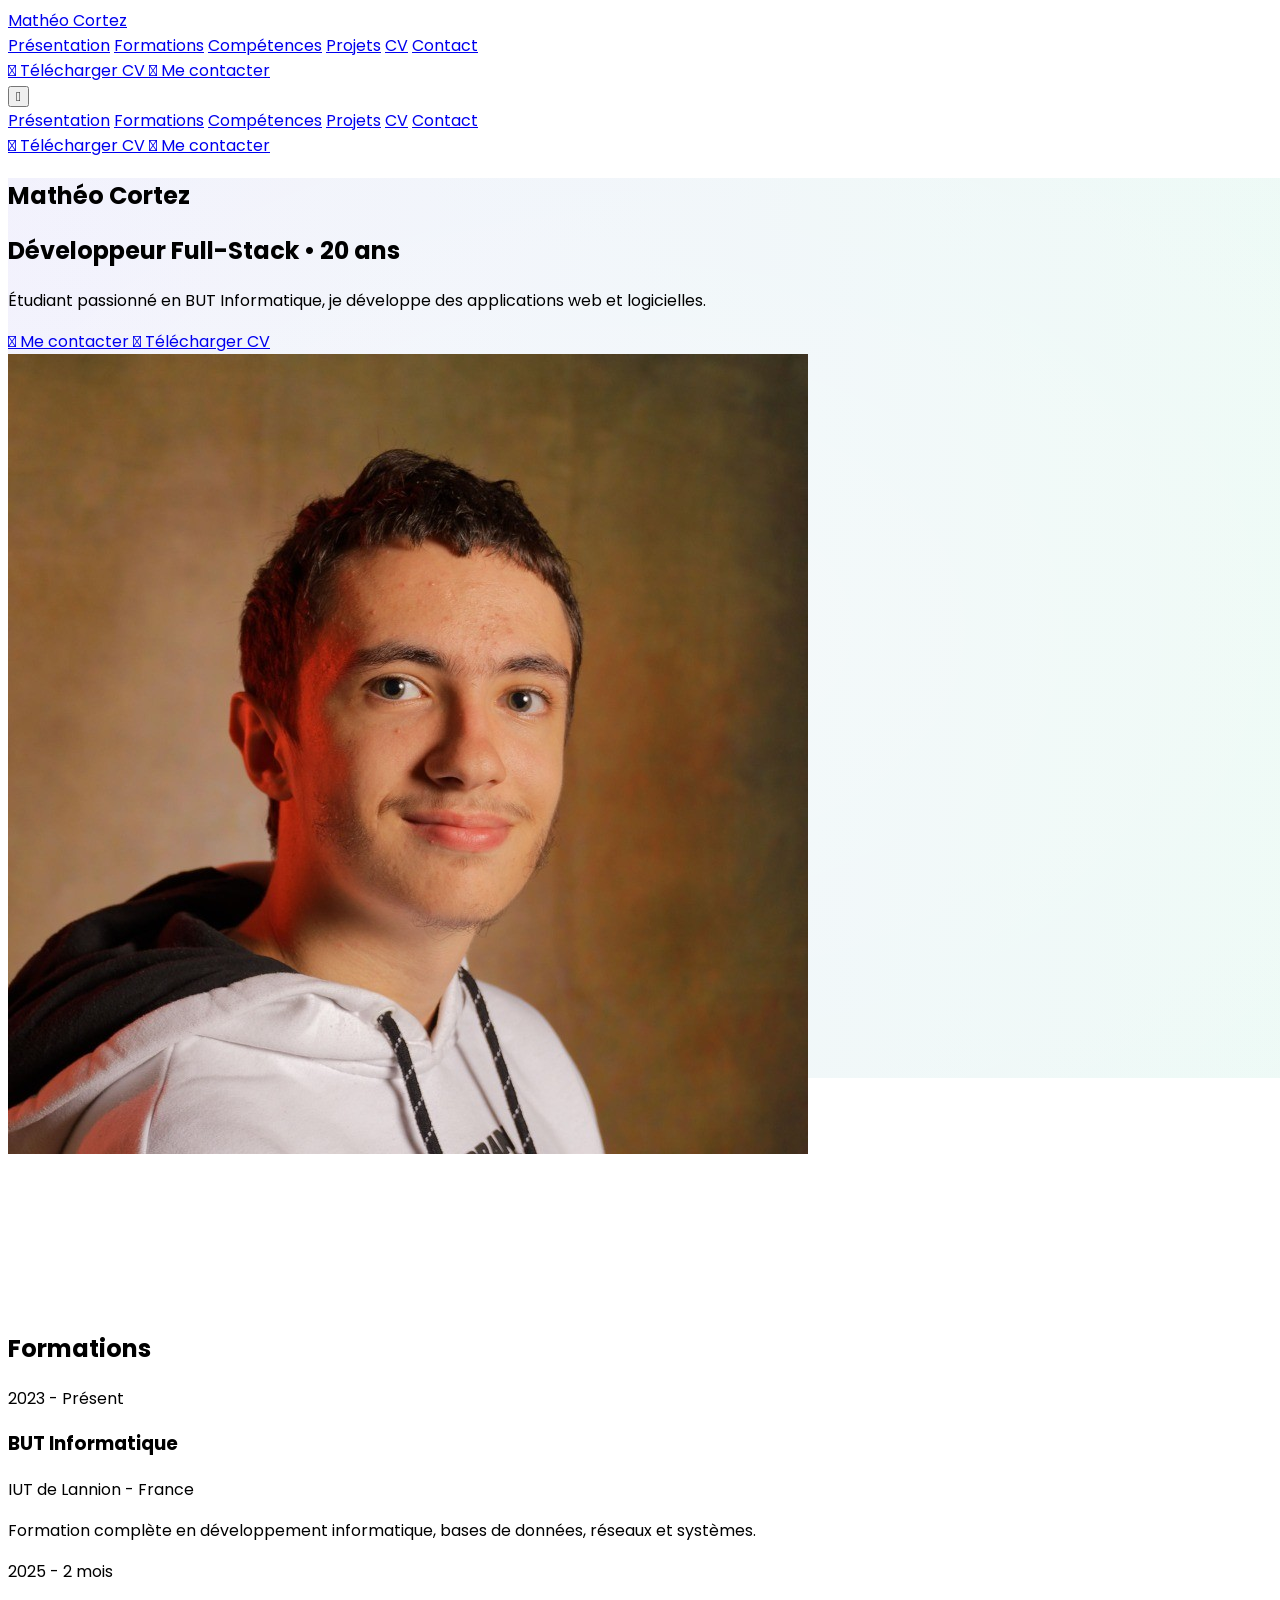
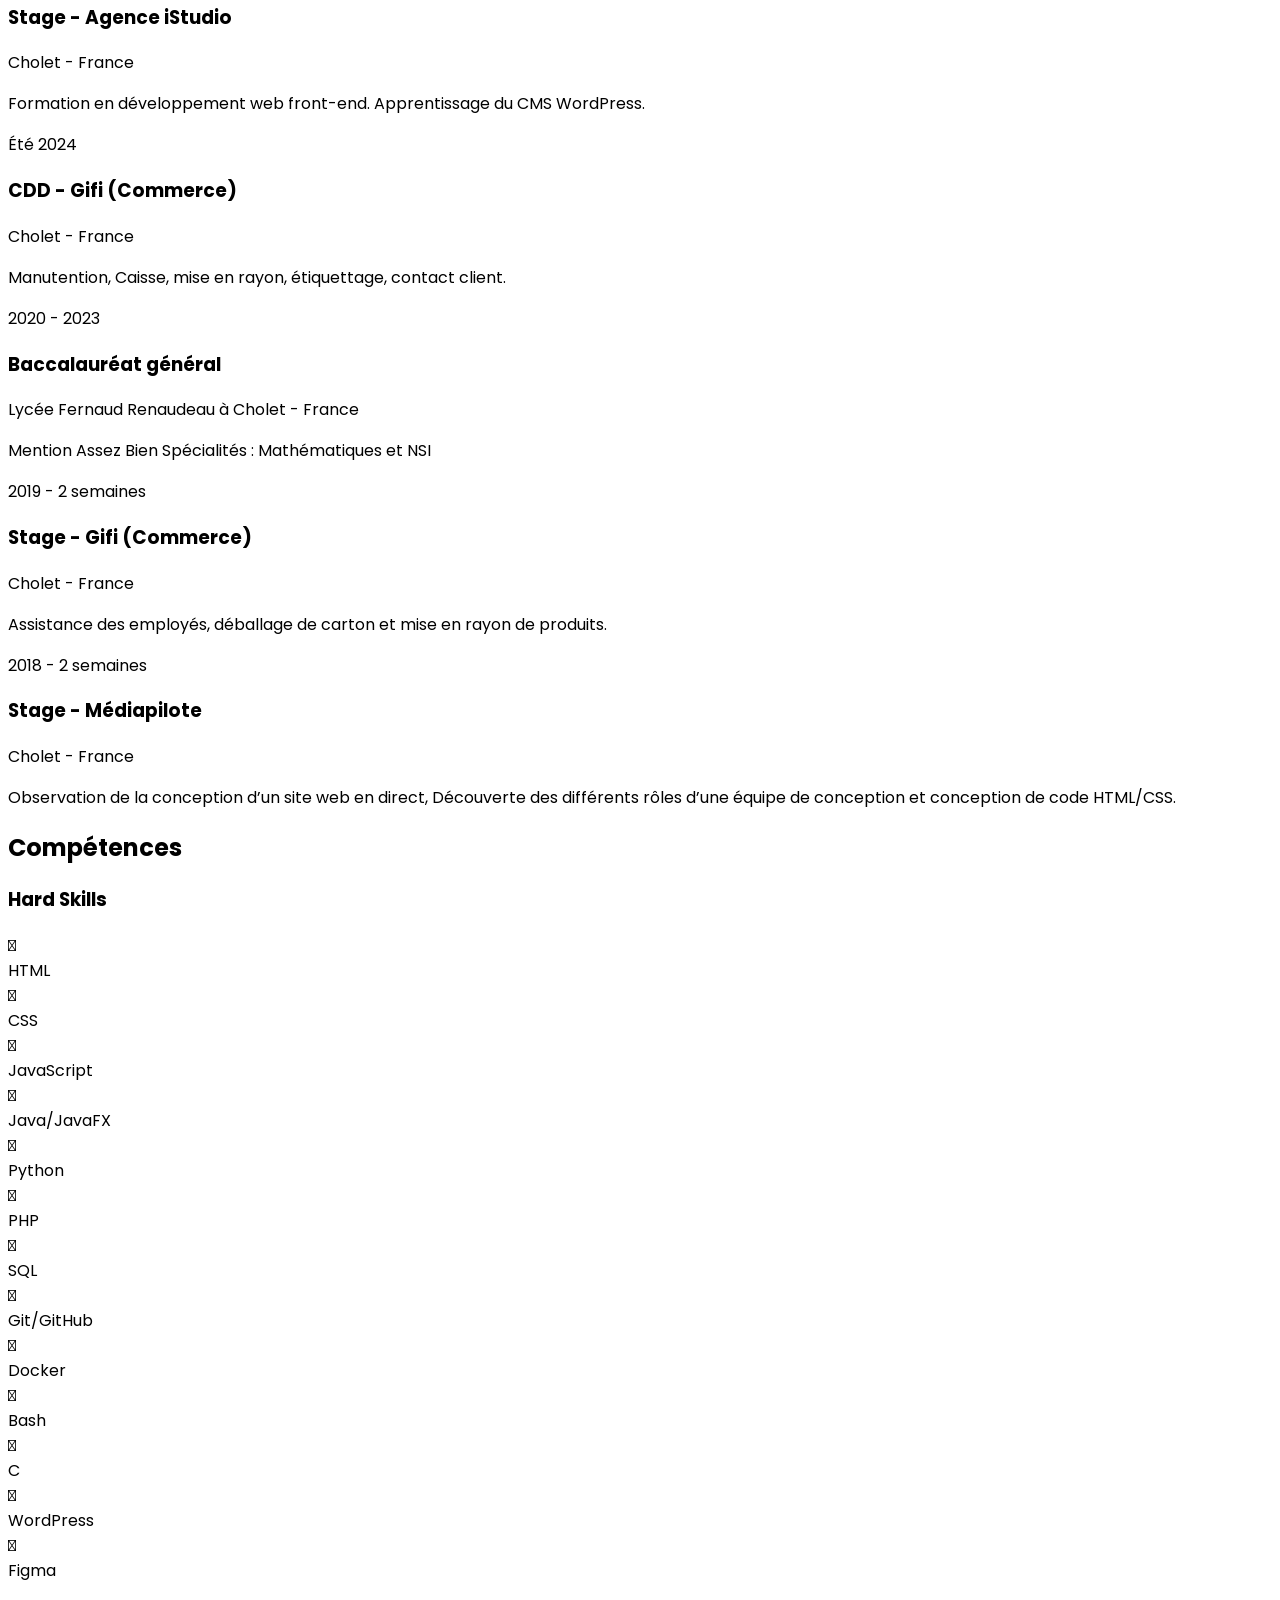
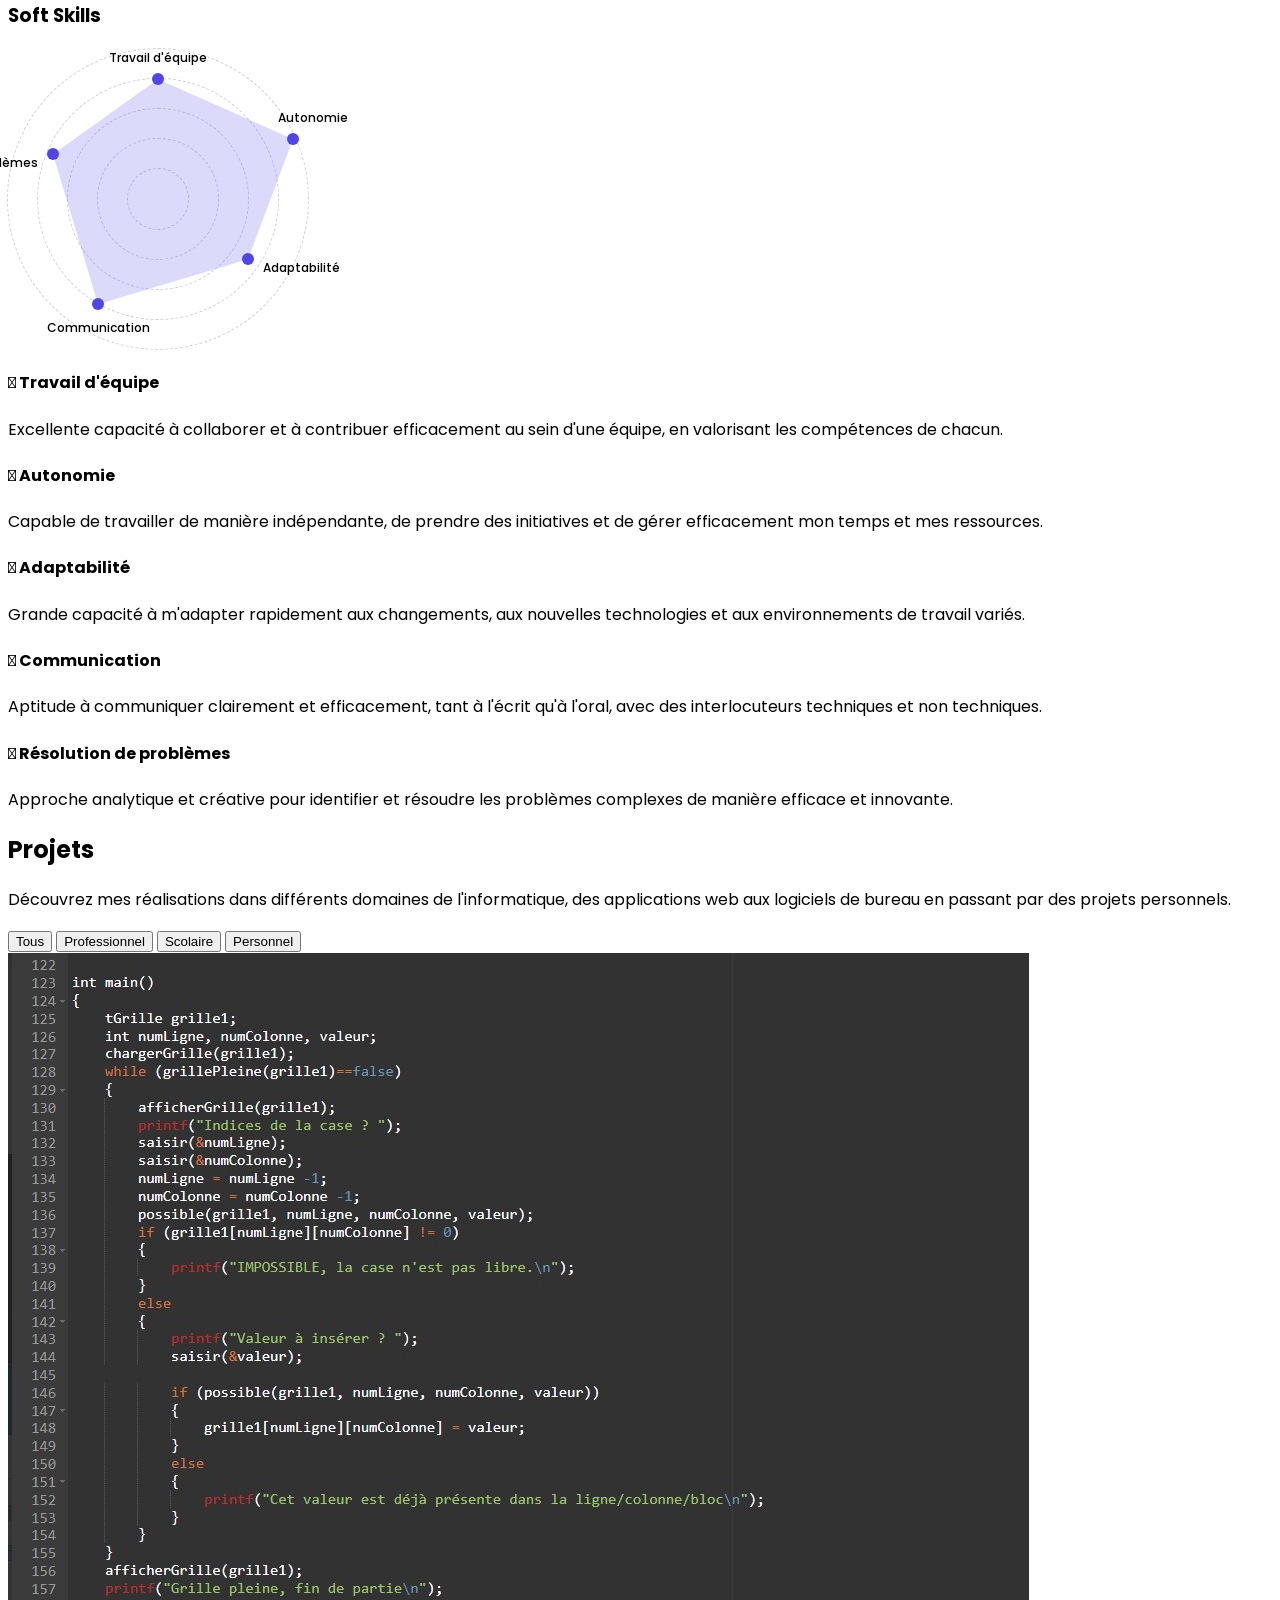
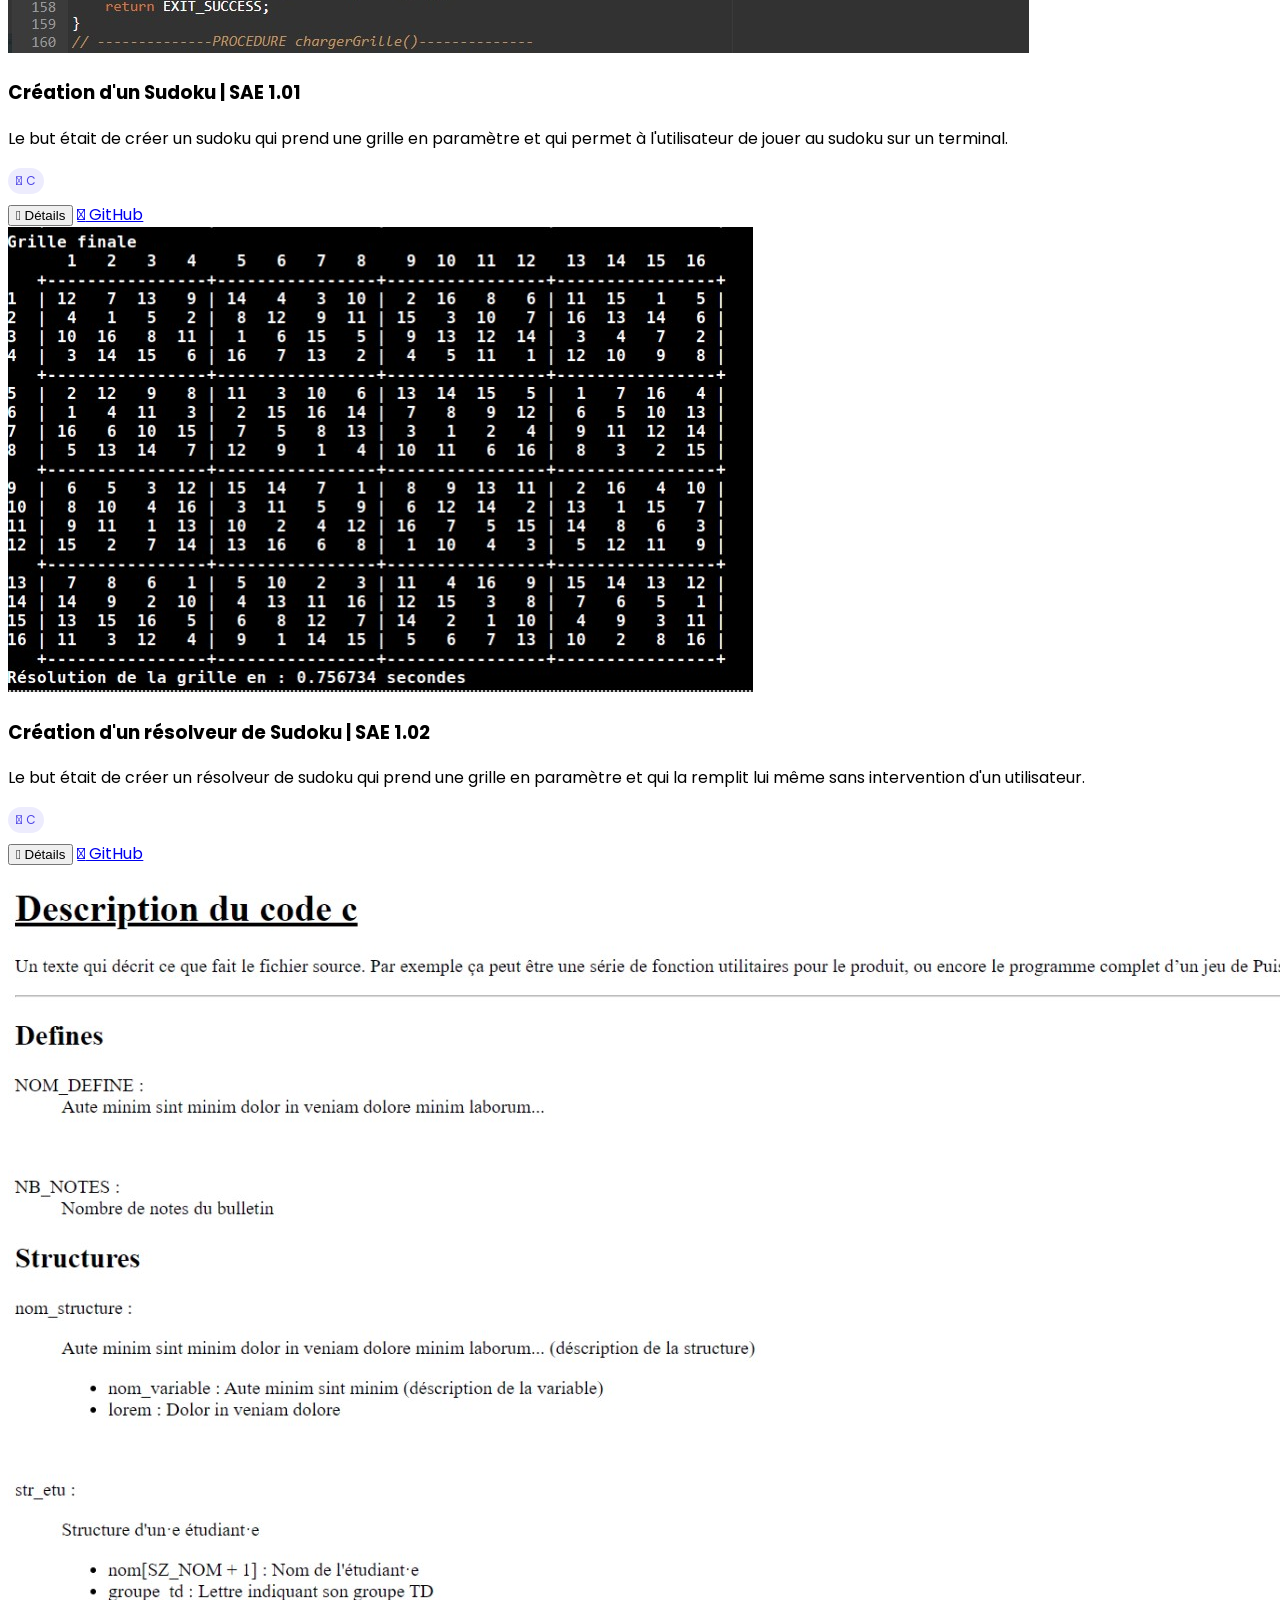
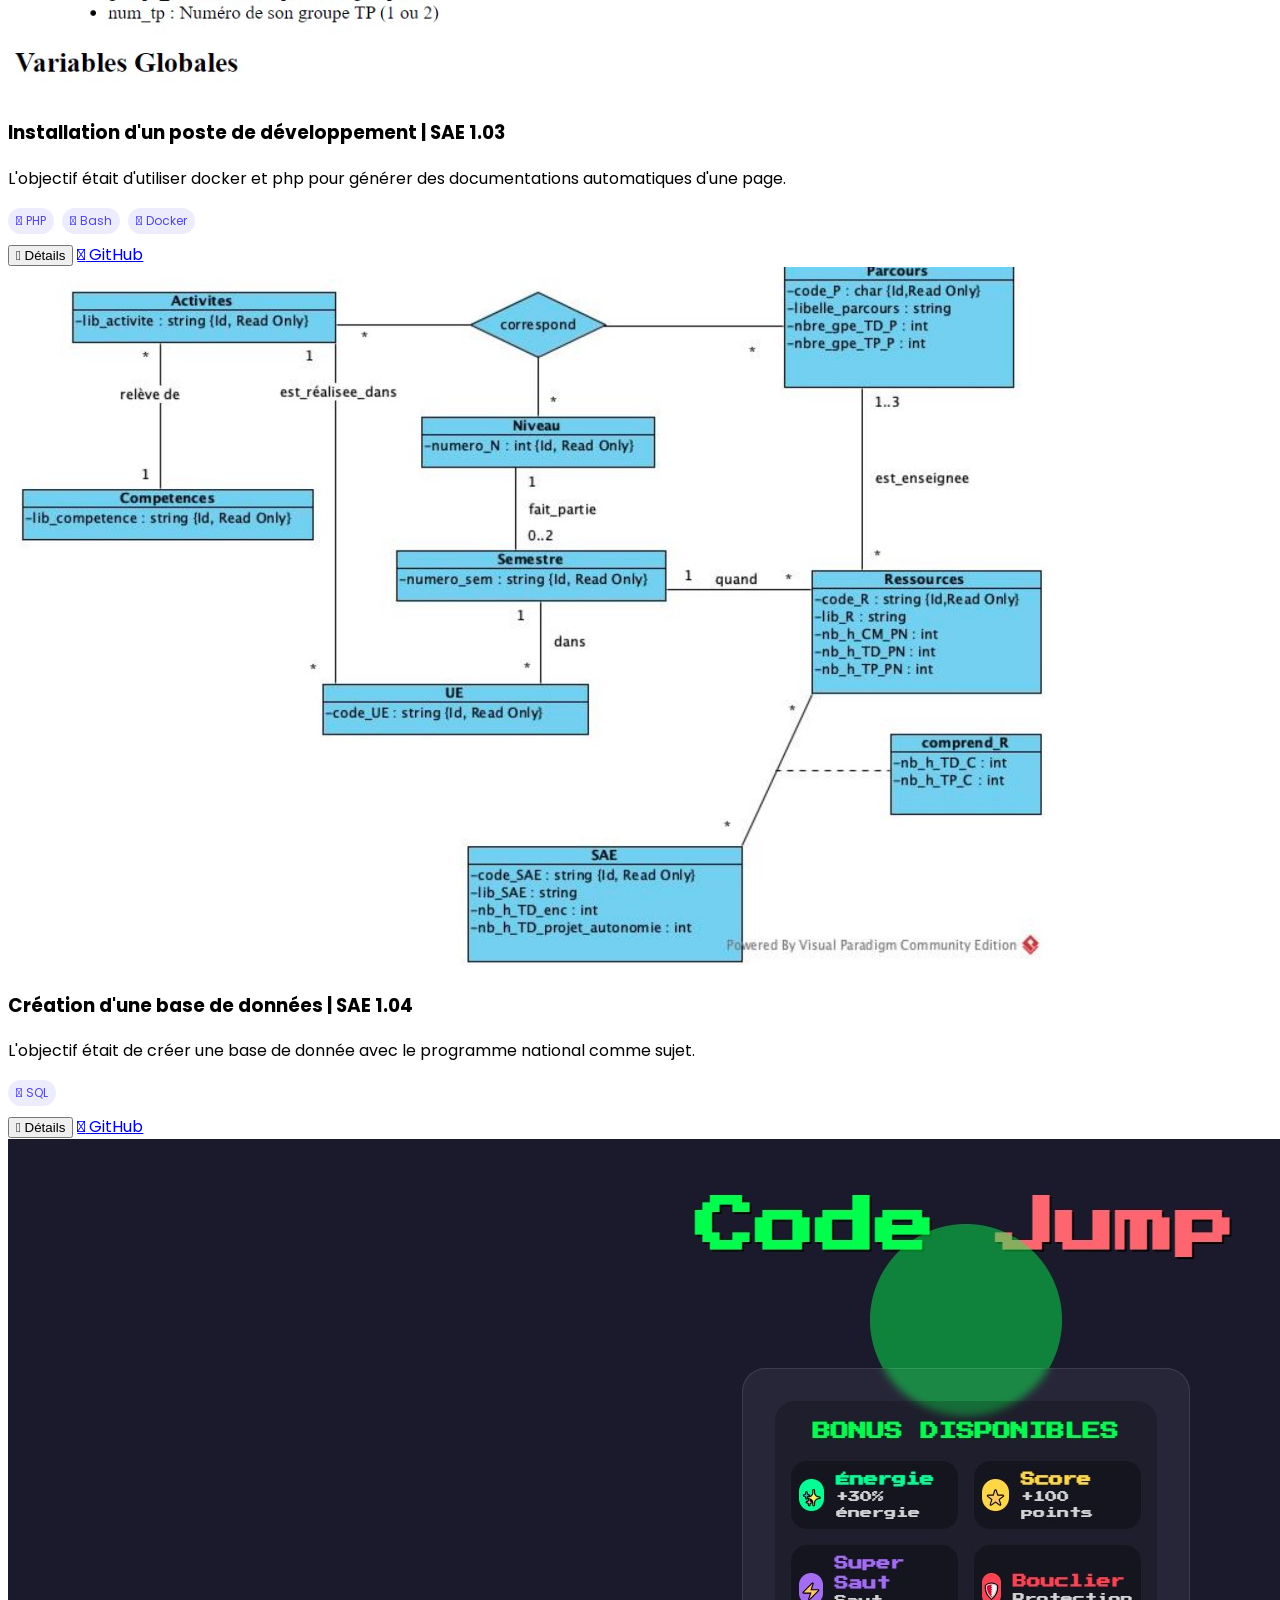
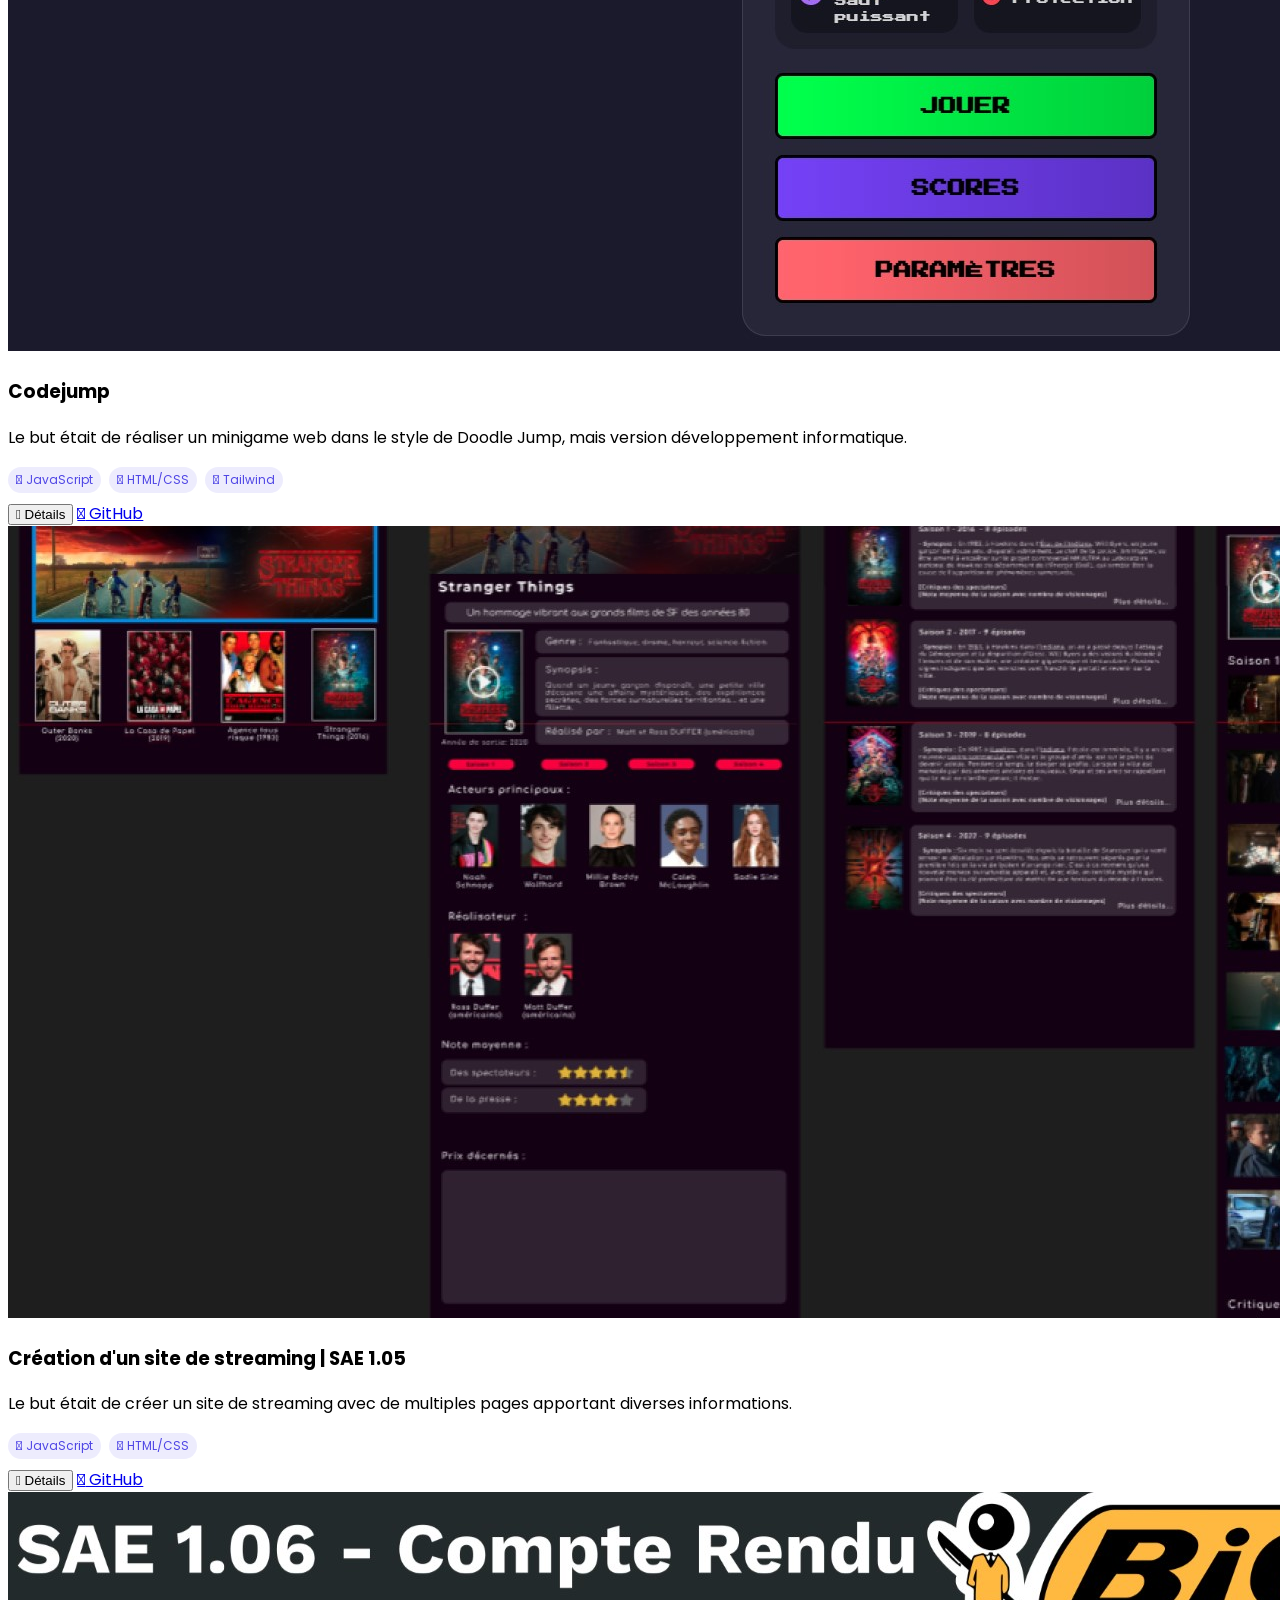
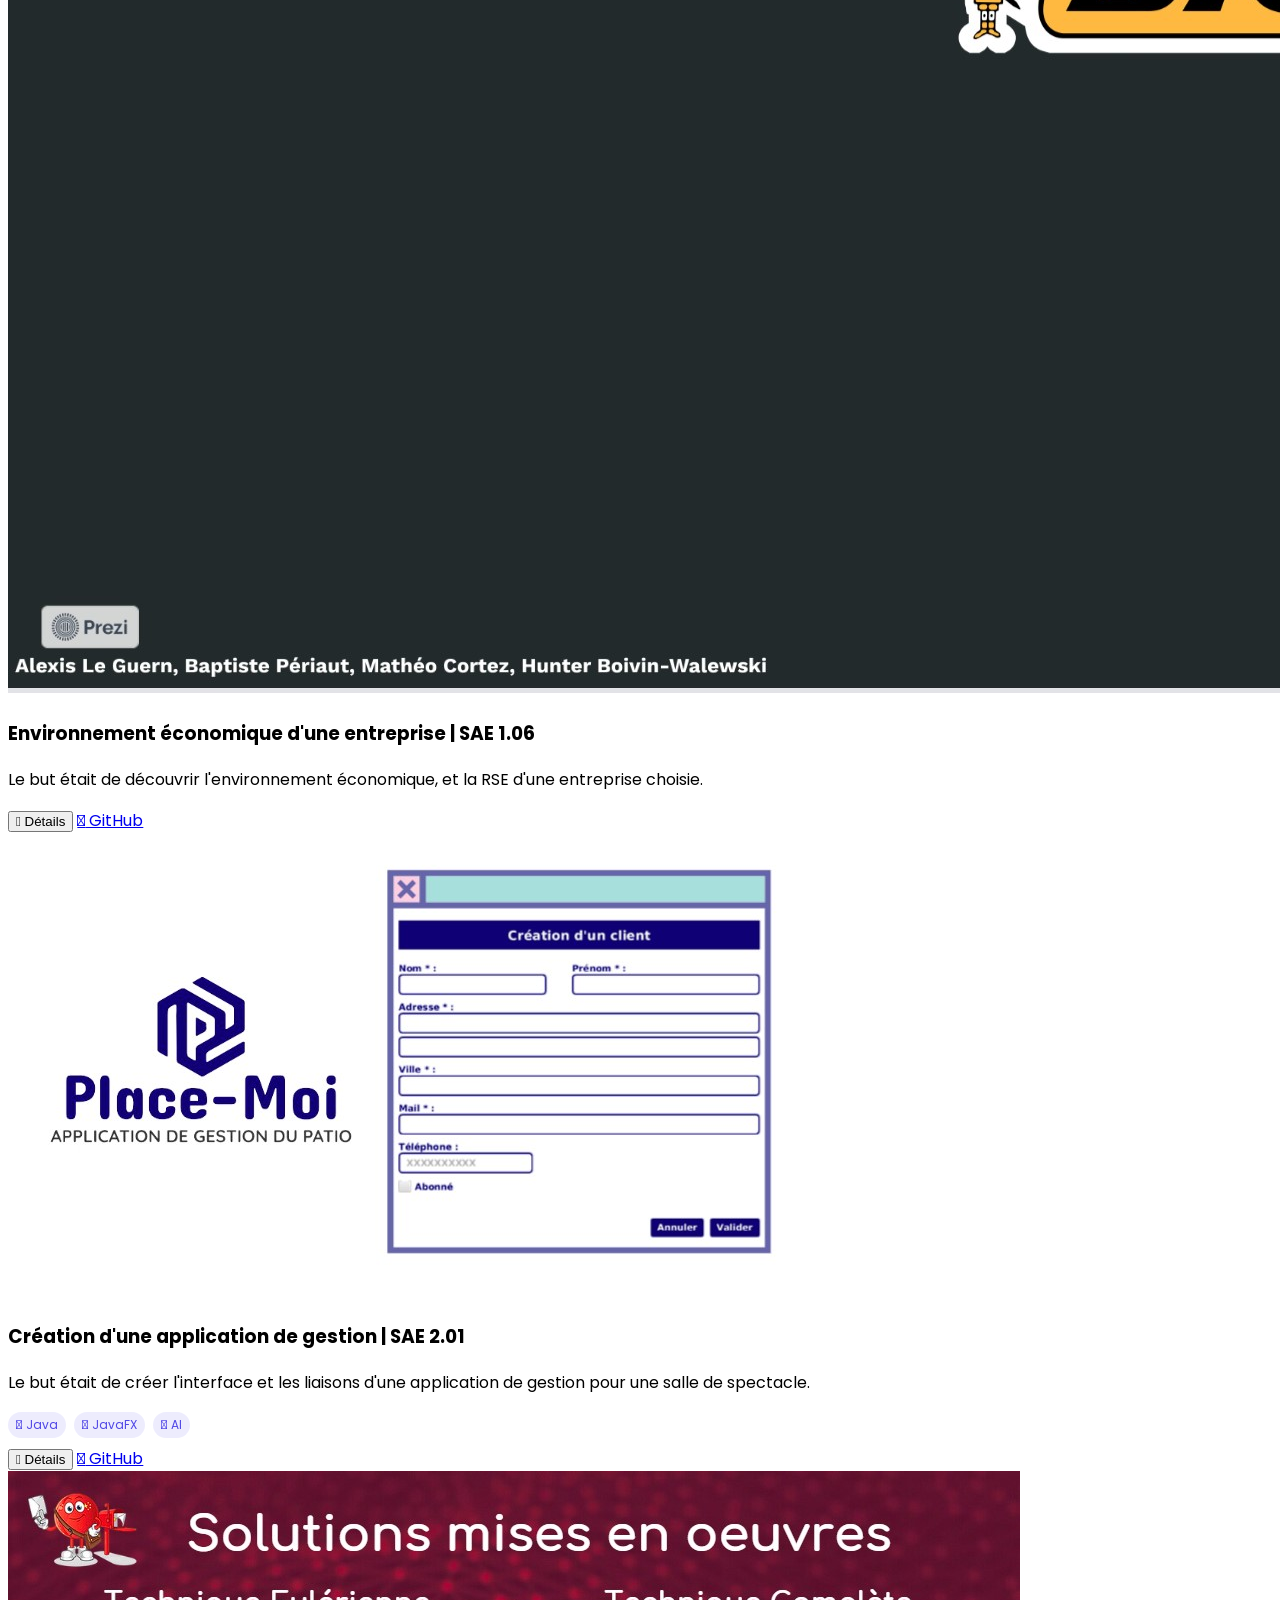
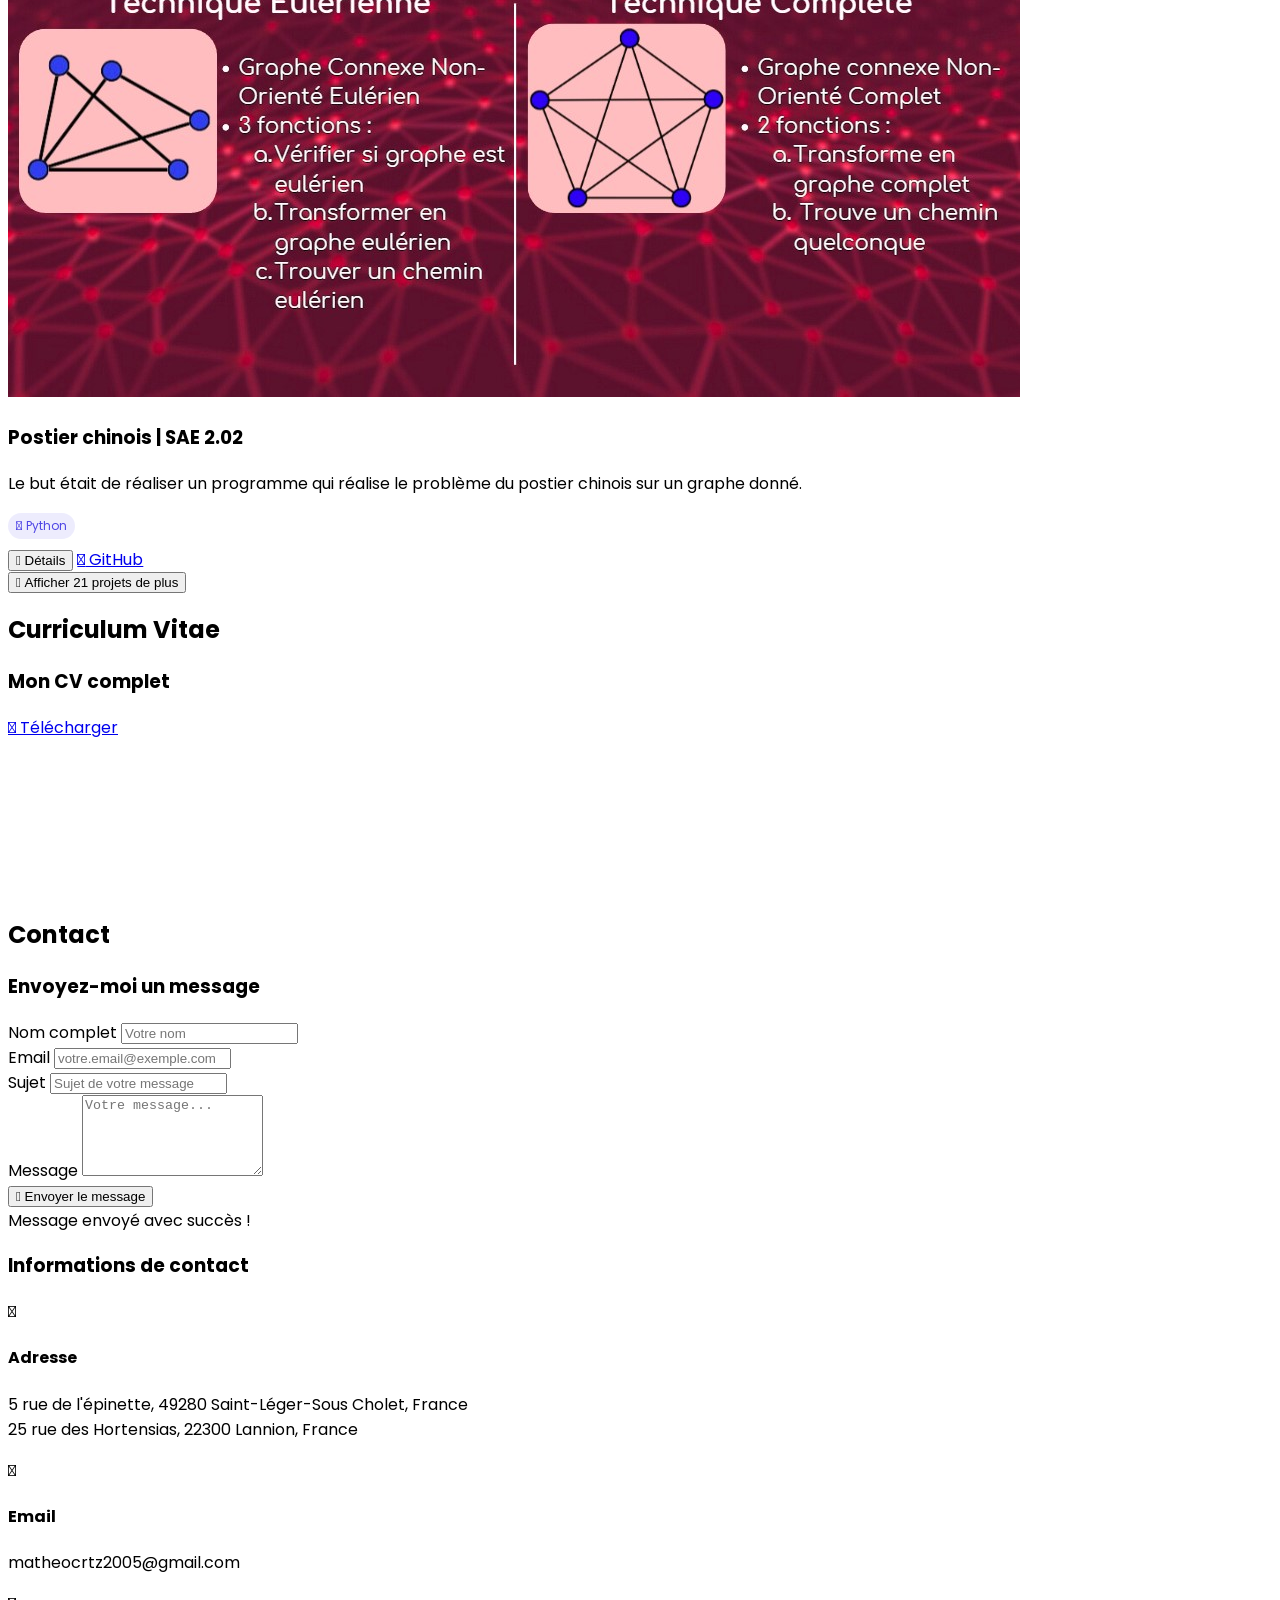
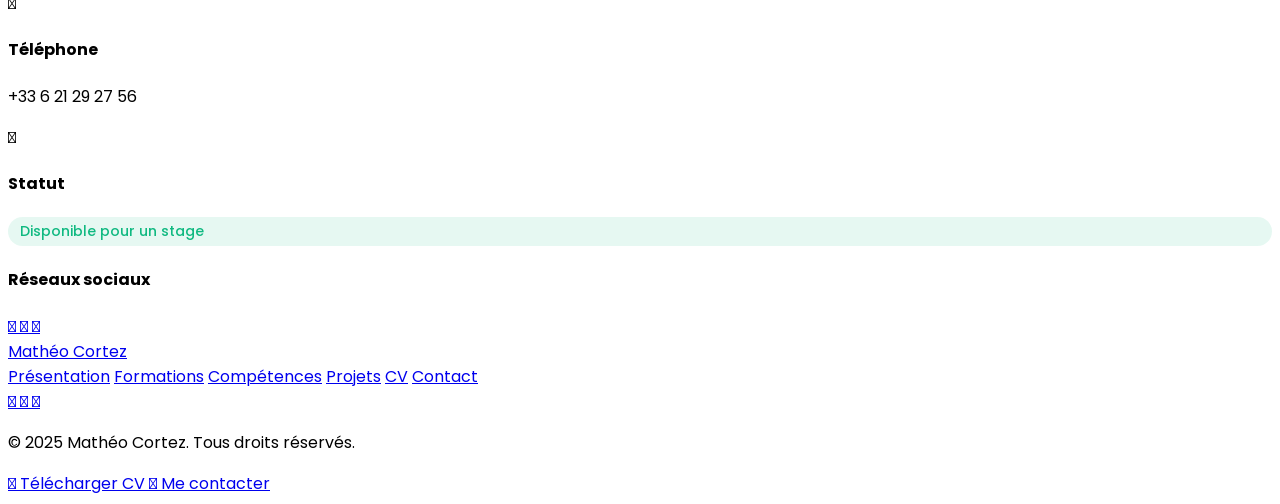
==== index.html @ f1bfd8fc "Update index.html" ====
<!DOCTYPE html>
<html lang="fr">
  <head>
    <meta charset="UTF-8" />
    <meta name="viewport" content="width=device-width, initial-scale=1.0" />
    <title>Portfolio de Mathéo Cortez - Développeur Informatique</title>
    <script src="https://cdn.tailwindcss.com/3.4.16"></script>
    <script>
      tailwind.config = {
        theme: {
          extend: {
            colors: { primary: "#4F46E5", secondary: "#10B981" },
            borderRadius: {
              none: "0px",
              sm: "4px",
              DEFAULT: "8px",
              md: "12px",
              lg: "16px",
              xl: "20px",
              "2xl": "24px",
              "3xl": "32px",
              full: "9999px",
              button: "8px",
            },
          },
        },
      };
    </script>
    <link rel="preconnect" href="https://fonts.googleapis.com" />
    <link rel="preconnect" href="https://fonts.gstatic.com" crossorigin />
    <link
      href="https://fonts.googleapis.com/css2?family=Pacifico&display=swap"
      rel="stylesheet"
    />
    <link
      href="https://fonts.googleapis.com/css2?family=Poppins:wght@300;400;500;600;700&display=swap"
      rel="stylesheet"
    />
    <link
      rel="stylesheet"
      href="https://cdnjs.cloudflare.com/ajax/libs/remixicon/4.6.0/remixicon.min.css"
    />
    <style>
      :where([class^="ri-"])::before { content: "\f3c2"; }
      body {
      font-family: 'Poppins', sans-serif;
      scroll-behavior: smooth;
      }
      .floating {
      animation: floating 3s ease-in-out infinite;
      }
      @keyframes floating {
      0% { transform: translateY(0px); }
      50% { transform: translateY(-15px); }
      100% { transform: translateY(0px); }
      }
      .skill-logo {
      animation: fadeInOut 8s ease-in-out infinite;
      opacity: 0;
      transform: scale(0.8);
      }
      @keyframes fadeInOut {
      0% { opacity: 0; transform: scale(0.8); }
      20% { opacity: 1; transform: scale(1); }
      80% { opacity: 1; transform: scale(1); }
      100% { opacity: 0; transform: scale(0.8); }
      }
      .skill-logo:nth-child(1) { animation-delay: 0s; }
      .skill-logo:nth-child(2) { animation-delay: 1s; }
      .skill-logo:nth-child(3) { animation-delay: 2s; }
      .skill-logo:nth-child(4) { animation-delay: 3s; }
      .skill-logo:nth-child(5) { animation-delay: 4s; }
      .skill-logo:nth-child(6) { animation-delay: 5s; }
      .wave-bg {
      background: linear-gradient(90deg, rgba(79, 70, 229, 0.1) 0%, rgba(16, 185, 129, 0.1) 100%);
      position: absolute;
      width: 100%;
      height: 100%;
      z-index: -1;
      overflow: hidden;
      }
      .wave-bg::before, .wave-bg::after {
      content: "";
      position: absolute;
      width: 300%;
      height: 300%;
      top: -100%;
      left: -100%;
      background: radial-gradient(ellipse at center, rgba(255,255,255,0.4) 0%, rgba(255,255,255,0) 70%);
      animation: wave 15s infinite linear;
      }
      .wave-bg::after {
      animation-delay: -5s;
      animation-duration: 20s;
      opacity: 0.5;
      }
      @keyframes wave {
      0% { transform: rotate(0deg); }
      100% { transform: rotate(360deg); }
      }
      .tortue-chart {
      position: relative;
      width: 300px;
      height: 300px;
      }
      .upside-down {
        transform: rotate(180deg);
        transition: transform 0.6s ease-in-out;
      }

      .tortue-chart .axis {
      position: absolute;
      top: 50%;
      left: 50%;
      width: 100%;
      height: 1px;
      transform-origin: center;
      }
      .tortue-chart .axis-1 { transform: translate(-50%, -50%) rotate(0deg); }
      .tortue-chart .axis-2 { transform: translate(-50%, -50%) rotate(36deg); }
      .tortue-chart .axis-3 { transform: translate(-50%, -50%) rotate(72deg); }
      .tortue-chart .axis-4 { transform: translate(-50%, -50%) rotate(108deg); }
      .tortue-chart .axis-5 { transform: translate(-50%, -50%) rotate(144deg); }
      .tortue-chart .level {
      position: absolute;
      top: 50%;
      left: 50%;
      border: 1px dashed rgba(79, 70, 229, 0.3);
      border-radius: 50%;
      transform: translate(-50%, -50%);
      }
      .tortue-chart .level-1 { width: 60px; height: 60px; }
      .tortue-chart .level-2 { width: 120px; height: 120px; }
      .tortue-chart .level-3 { width: 180px; height: 180px; }
      .tortue-chart .level-4 { width: 240px; height: 240px; }
      .tortue-chart .level-5 { width: 300px; height: 300px; }
      .tortue-chart .point {
      position: absolute;
      width: 12px;
      height: 12px;
      background-color: #4F46E5;
      border-radius: 50%;
      transform: translate(-50%, -50%);
      }
      .tortue-chart .label {
      position: absolute;
      font-size: 12px;
      font-weight: 500;
      white-space: nowrap;
      }
      .tortue-chart .value-area {
      position: absolute;
      top: 50%;
      left: 50%;
      width: 300px;
      height: 300px;
      transform: translate(-50%, -50%);
      clip-path: polygon(50% 50%, var(--p1-x) var(--p1-y), var(--p2-x) var(--p2-y), var(--p3-x) var(--p3-y), var(--p4-x) var(--p4-y), var(--p5-x) var(--p5-y), var(--p1-x) var(--p1-y));
      background-color: rgba(79, 70, 229, 0.2);
      }
      .projetCarte {
      transition: all 0.3s ease;
      }
      .projetCarte:hover {
      transform: translateY(-5px);
      box-shadow: 0 10px 25px -5px rgba(0, 0, 0, 0.1);
      }
      .projetTag {
      background-color: rgba(79, 70, 229, 0.1);
      color: #4F46E5;
      font-size: 0.75rem;
      padding: 0.25rem 0.5rem;
      border-radius: 9999px;
      display: inline-flex;
      align-items: center;
      margin-right: 0.5rem;
      margin-bottom: 0.5rem;
      }
      .projetTag i {
      margin-right: 0.25rem;
      }
      .projetModal {
      display: none;
      position: fixed;
      top: 0;
      left: 0;
      width: 100%;
      height: 100%;
      background-color: rgba(0, 0, 0, 0.5);
      z-index: 50;
      overflow-y: auto;
      padding: 2rem;
      }
      .cmdModal {
      display: none;
      position: fixed;
      top: 50%;
      left: 50%;
      transform: translate(-50%, -50%);
      width: 80%;
      max-width: 600px;
      background-color: #1E1E1E;
      color: #FFFFFF;
      border-radius: 8px;
      z-index: 100;
      overflow: hidden;
      }
      .cmdHeader {
      background-color: #333333;
      padding: 0.5rem 1rem;
      display: flex;
      justify-content: space-between;
      align-items: center;
      }
      .cmdContent {
      padding: 1rem;
      height: 300px;
      overflow-y: auto;
      font-family: monospace;
      }
      .cmdInput {
      display: flex;
      align-items: center;
      padding: 0.5rem 1rem;
      border-top: 1px solid #333333;
      }
      .cmdInput span {
      color: #10B981;
      margin-right: 0.5rem;
      }
      .cmdInput input {
      background-color: transparent;
      border: none;
      color: #FFFFFF;
      flex-grow: 1;
      outline: none;
      font-family: monospace;
      }
      .disponible {
      background-color: rgba(16, 185, 129, 0.1);
      color: #10B981;
      padding: 0.25rem 0.75rem;
      border-radius: 9999px;
      font-size: 0.875rem;
      font-weight: 500;
      display: visible;
      }
      .nonDisponible {
      background-color: rgba(239, 68, 68, 0.1);
      color: #EF4444;
      padding: 0.25rem 0.75rem;
      border-radius: 9999px;
      font-size: 0.875rem;
      font-weight: 500;
      display: none;
      }
    </style>
  </head>
  <body>
    <header class="sticky top-0 bg-white shadow-md z-40">
      <div
        class="container mx-auto px-4 py-4 flex justify-between items-center"
      >
        <a href="#" class="text-2xl text-primary"
          >Mathéo Cortez</a
        >
        <nav class="hidden md:flex space-x-6">
          <a
            href="#presentation"
            class="text-gray-700 hover:text-primary transition-colors"
            >Présentation</a
          >
          <a
            href="#formations"
            class="text-gray-700 hover:text-primary transition-colors"
            >Formations</a
          >
          <a
            href="#competences"
            class="text-gray-700 hover:text-primary transition-colors"
            >Compétences</a
          >
          <a
            href="#projets"
            class="text-gray-700 hover:text-primary transition-colors"
            >Projets</a
          >
          <a
            href="#cv"
            class="text-gray-700 hover:text-primary transition-colors"
            >CV</a
          >
          <a
            href="#contact"
            class="text-gray-700 hover:text-primary transition-colors"
            >Contact</a
          >
        </nav>
        <div class="hidden md:flex space-x-4">
          <a
            href="CV_Cortez_Matheo.pdf"
            class="bg-white text-primary border border-primary px-4 py-2 !rounded-button hover:bg-primary hover:text-white transition-colors whitespace-nowrap"
          >
            <i class="ri-download-line mr-1"></i> Télécharger CV
          </a>
          <a
            href="#contact"
            class="bg-primary text-white px-4 py-2 !rounded-button hover:bg-primary/90 transition-colors whitespace-nowrap"
          >
            <i class="ri-mail-line mr-1"></i> Me contacter
          </a>
        </div>
        <button
          class="md:hidden w-10 h-10 flex items-center justify-center text-gray-700"
          id="menuToggle"
        >
          <i class="ri-menu-line ri-lg"></i>
        </button>
      </div>
      <div
        id="mobileMenu"
        class="hidden md:hidden bg-white shadow-lg absolute w-full"
      >
        <div class="container mx-auto px-4 py-4 flex flex-col space-y-4">
          <a
            href="#presentation"
            class="text-gray-700 hover:text-primary transition-colors py-2"
            >Présentation</a
          >
          <a
            href="#formations"
            class="text-gray-700 hover:text-primary transition-colors py-2"
            >Formations</a
          >
          <a
            href="#competences"
            class="text-gray-700 hover:text-primary transition-colors py-2"
            >Compétences</a
          >
          <a
            href="#projets"
            class="text-gray-700 hover:text-primary transition-colors py-2"
            >Projets</a
          >
          <a
            href="#cv"
            class="text-gray-700 hover:text-primary transition-colors py-2"
            >CV</a
          >
          <a
            href="#contact"
            class="text-gray-700 hover:text-primary transition-colors py-2"
            >Contact</a
          >
          <div class="flex flex-col space-y-2">
            <a
              href="CV_Cortez_Matheo.pdf"
              class="bg-white text-primary border border-primary px-4 py-2 !rounded-button hover:bg-primary hover:text-white transition-colors text-center whitespace-nowrap"
            >
              <i class="ri-download-line mr-1"></i> Télécharger CV
            </a>
            <a
              href="#contact"
              class="bg-primary text-white px-4 py-2 !rounded-button hover:bg-primary/90 transition-colors text-center whitespace-nowrap"
            >
              <i class="ri-mail-line mr-1"></i> Me contacter
            </a>
          </div>
        </div>
      </div>
    </header>
    <main>
      <!-- Section Présentation -->
      <section id="presentation" class="relative py-20 overflow-hidden">
        <div class="wave-bg"></div>
        <div class="container mx-auto px-4">
          <div class="flex flex-col md:flex-row items-center mt-8">
            <div class="md:w-1/2 mb-10 md:mb-0">
              <h1 class="text-4xl md:text-5xl font-bold mb-4">Mathéo Cortez</h1>
              <h2 class="text-xl md:text-2xl text-gray-600 mb-6">
                Développeur Full-Stack • 20 ans
              </h2>
              <p class="text-gray-700 mb-8 text-lg">
                Étudiant passionné en BUT Informatique, je développe des
                applications web et logicielles.
              </p>
              <div class="flex flex-wrap gap-4">
                <a
                  href="#contact"
                  class="bg-primary text-white px-6 py-3 !rounded-button hover:bg-primary/90 transition-colors whitespace-nowrap"
                >
                  <i class="ri-mail-line mr-2"></i> Me contacter
                </a>
                <a
                  href="CV_Cortez_Matheo.pdf"
                  class="bg-white text-primary border border-primary px-6 py-3 !rounded-button hover:bg-primary hover:text-white transition-colors whitespace-nowrap"
                >
                  <i class="ri-download-line mr-2"></i> Télécharger CV
                </a>
              </div>
            </div>
            <div class="md:w-1/2 flex justify-center relative">
              <div class="relative w-64 h-64 md:w-80 md:h-80">
                <div
                  class="absolute inset-0 bg-gradient-to-br from-primary/20 to-secondary/20 rounded-full"
                ></div>
                <img
                  src="images/photo.jpg"
                  alt="Mathéo Cortez"
                  class="w-full h-full object-cover rounded-full border-4 border-white shadow-lg floating"
                />
                <div
                  class="absolute -top-4 -right-4 w-12 h-12 bg-white rounded-full shadow-md flex items-center justify-center skill-logo"
                >
                  <i class="ri-html5-fill ri-xl text-[#E34F26]"></i>
                </div>
                <div
                  class="absolute top-1/4 -right-8 w-12 h-12 bg-white rounded-full shadow-md flex items-center justify-center skill-logo"
                >
                  <i class="ri-css3-fill ri-xl text-[#1572B6]"></i>
                </div>
                <div
                  class="absolute top-3/4 -right-4 w-12 h-12 bg-white rounded-full shadow-md flex items-center justify-center skill-logo"
                >
                  <i class="ri-javascript-fill ri-xl text-[#F7DF1E]"></i>
                </div>
                <div
                  class="absolute -bottom-4 right-1/4 w-12 h-12 bg-white rounded-full shadow-md flex items-center justify-center skill-logo"
                >
                  <i class="ri-php-fill ri-xl text-[#3776AB]"></i>
                </div>
                <div
                  class="absolute -bottom-4 -left-4 w-12 h-12 bg-white rounded-full shadow-md flex items-center justify-center skill-logo"
                >
                  <i class="ri-java-fill ri-xl text-[#007396]"></i>
                </div>
                <div
                  class="absolute top-1/4 -left-8 w-12 h-12 bg-white rounded-full shadow-md flex items-center justify-center skill-logo"
                >
                  <i class="ri-database-2-fill ri-xl text-[#4479A1]"></i>
                </div>
              </div>
            </div>
          </div>
        </div>
      </section>
      <!-- Section Formations -->
      <section id="formations" class="py-20 bg-gray-50">
        <div class="container mx-auto px-4">
          <h2 class="text-3xl font-bold text-center mb-16">Formations</h2>
          <div class="relative">
            <div
              class="absolute left-1/2 transform -translate-x-1/2 h-full w-1 bg-gray-200"
            ></div>
            <div class="space-y-12">
              <div class="relative">
                <div
                  class="absolute left-1/2 transform -translate-x-1/2 -translate-y-1/2 w-6 h-6 rounded-full bg-primary border-4 border-white"
                ></div>
                <div
                  class="ml-auto mr-8 md:mr-auto md:ml-8 md:w-5/12 p-6 bg-white rounded shadow-md relative"
                >
                  <div
                    class="absolute top-6 -left-8 hidden md:block w-8 h-4 bg-white clip-path-triangle"
                  ></div>
                  <span
                    class="inline-block px-3 py-1 bg-primary/10 text-primary text-sm font-medium rounded-full mb-2"
                    >2023 - Présent</span
                  >
                  <h3 class="text-xl font-semibold mb-2">BUT Informatique</h3>
                  <p class="text-gray-600 mb-2">IUT de Lannion - France</p>
                  <p class="text-gray-700">
                    Formation complète en développement informatique, bases de
                    données, réseaux et systèmes.
                  </p>
                </div>
              </div>
              <div class="relative">
                <div
                  class="absolute left-1/2 transform -translate-x-1/2 -translate-y-1/2 w-6 h-6 rounded-full bg-primary border-4 border-white"
                ></div>
                <div
                  class="mr-auto ml-8 md:ml-auto md:mr-8 md:w-5/12 p-6 bg-white rounded shadow-md relative"
                >
                  <div
                    class="absolute top-6 -right-8 hidden md:block w-8 h-4 bg-white clip-path-triangle-right"
                  ></div>
                  <span
                    class="inline-block px-3 py-1 bg-primary/10 text-primary text-sm font-medium rounded-full mb-2"
                    >2025 - 2 mois</span
                  >
                  <h3 class="text-xl font-semibold mb-2">
                    Stage - Agence iStudio
                  </h3>
                  <p class="text-gray-600 mb-2">Cholet - France</p>
                  <p class="text-gray-700">
                    Formation en développement web front-end. Apprentissage du CMS WordPress.
                  </p>
                </div>
              </div>
              <div class="relative">
                <div
                  class="absolute left-1/2 transform -translate-x-1/2 -translate-y-1/2 w-6 h-6 rounded-full bg-primary border-4 border-white"
                ></div>
                <div
                  class="ml-auto mr-8 md:mr-auto md:ml-8 md:w-5/12 p-6 bg-white rounded shadow-md relative"
                >
                  <div
                    class="absolute top-6 -left-8 hidden md:block w-8 h-4 bg-white clip-path-triangle"
                  ></div>
                  <span
                    class="inline-block px-3 py-1 bg-primary/10 text-primary text-sm font-medium rounded-full mb-2"
                    >Été 2024</span
                  >
                  <h3 class="text-xl font-semibold mb-2">
                    CDD - Gifi (Commerce)
                  </h3>
                  <p class="text-gray-600 mb-2">
                    Cholet - France
                  </p>
                  <p class="text-gray-700">
                    Manutention, Caisse, mise en rayon, étiquettage, contact client.
                  </p>
                </div>
              </div>
              <div class="relative">
                <div
                  class="absolute left-1/2 transform -translate-x-1/2 -translate-y-1/2 w-6 h-6 rounded-full bg-primary border-4 border-white"
                ></div>
                <div
                  class="mr-auto ml-8 md:ml-auto md:mr-8 md:w-5/12 p-6 bg-white rounded shadow-md relative"
                >
                  <div
                    class="absolute top-6 -right-8 hidden md:block w-8 h-4 bg-white clip-path-triangle-right"
                  ></div>
                  <span
                    class="inline-block px-3 py-1 bg-primary/10 text-primary text-sm font-medium rounded-full mb-2"
                    >2020 - 2023</span
                  >
                  <h3 class="text-xl font-semibold mb-2">
                    Baccalauréat général
                  </h3>
                  <p class="text-gray-600 mb-2">Lycée Fernaud Renaudeau à Cholet - France</p>
                  <p class="text-gray-700">
                    Mention Assez Bien
                    Spécialités : Mathématiques et NSI
                  </p>
                </div>
              </div>
              <div class="relative">
                <div
                  class="absolute left-1/2 transform -translate-x-1/2 -translate-y-1/2 w-6 h-6 rounded-full bg-primary border-4 border-white"
                ></div>
                <div
                  class="ml-auto mr-8 md:mr-auto md:ml-8 md:w-5/12 p-6 bg-white rounded shadow-md relative"
                >
                  <div
                    class="absolute top-6 -left-8 hidden md:block w-8 h-4 bg-white clip-path-triangle"
                  ></div>
                  <span
                    class="inline-block px-3 py-1 bg-primary/10 text-primary text-sm font-medium rounded-full mb-2"
                    >2019 - 2 semaines</span
                  >
                  <h3 class="text-xl font-semibold mb-2">Stage - Gifi (Commerce)</h3>
                  <p class="text-gray-600 mb-2">Cholet - France</p>
                  <p class="text-gray-700">
                    Assistance des employés, déballage de carton et mise en rayon de produits.
                  </p>
                </div>
              </div>
              <div class="relative">
                <div
                  class="absolute left-1/2 transform -translate-x-1/2 -translate-y-1/2 w-6 h-6 rounded-full bg-primary border-4 border-white"
                ></div>
                <div
                  class="mr-auto ml-8 md:ml-auto md:mr-8 md:w-5/12 p-6 bg-white rounded shadow-md relative"
                >
                  <div
                    class="absolute top-6 -right-8 hidden md:block w-8 h-4 bg-white clip-path-triangle-right"
                  ></div>
                  <span
                    class="inline-block px-3 py-1 bg-primary/10 text-primary text-sm font-medium rounded-full mb-2"
                    >2018 - 2 semaines</span
                  >
                  <h3 class="text-xl font-semibold mb-2">
                    Stage - Médiapilote
                  </h3>
                  <p class="text-gray-600 mb-2">Cholet - France</p>
                  <p class="text-gray-700">
                    Observation de la conception d’un site web en direct, Découverte des différents rôles d’une équipe de conception et conception de code HTML/CSS.
                  </p>
                </div>
              </div>
            </div>
          </div>
        </div>
      </section>
      <!-- Section Compétences -->
      <section id="competences" class="py-20">
        <div class="container mx-auto px-4">
          <h2 class="text-3xl font-bold text-center mb-16">Compétences</h2>
          <div class="flex flex-col lg:flex-row gap-16">
            <div class="lg:w-1/2">
              <h3 class="text-2xl font-semibold mb-8 text-center">
                Hard Skills
              </h3>
              <div class="grid grid-cols-2 sm:grid-cols-3 md:grid-cols-4 gap-6">
                <div
                  class="flex flex-col items-center p-4 bg-white rounded shadow-sm hover:shadow-md transition-shadow"
                >
                  <div
                    class="w-12 h-12 flex items-center justify-center text-[#E34F26] mb-2"
                  >
                    <i class="ri-html5-fill ri-2x"></i>
                  </div>
                  <span class="text-sm font-medium">HTML</span>
                </div>
                <div
                  class="flex flex-col items-center p-4 bg-white rounded shadow-sm hover:shadow-md transition-shadow"
                >
                  <div
                    class="w-12 h-12 flex items-center justify-center text-[#1572B6] mb-2"
                  >
                    <i class="ri-css3-fill ri-2x"></i>
                  </div>
                  <span class="text-sm font-medium">CSS</span>
                </div>
                <div
                  class="flex flex-col items-center p-4 bg-white rounded shadow-sm hover:shadow-md transition-shadow"
                >
                  <div
                    class="w-12 h-12 flex items-center justify-center text-[#F7DF1E] mb-2"
                  >
                    <i class="ri-javascript-fill ri-2x"></i>
                  </div>
                  <span class="text-sm font-medium">JavaScript</span>
                </div>
                <div
                  class="flex flex-col items-center p-4 bg-white rounded shadow-sm hover:shadow-md transition-shadow"
                >
                  <div
                    class="w-12 h-12 flex items-center justify-center text-[#007396] mb-2"
                  >
                    <i class="ri-java-fill ri-2x"></i>
                  </div>
                  <span class="text-sm font-medium">Java/JavaFX</span>
                </div>
                <div
                  class="flex flex-col items-center p-4 bg-white rounded shadow-sm hover:shadow-md transition-shadow"
                >
                  <div
                    class="w-12 h-12 flex items-center justify-center text-[#3776AB] mb-2"
                  >
                    <i class="ri-python-fill ri-2x"></i>
                  </div>
                  <span class="text-sm font-medium">Python</span>
                </div>
                <div
                  class="flex flex-col items-center p-4 bg-white rounded shadow-sm hover:shadow-md transition-shadow"
                >
                  <div
                    class="w-12 h-12 flex items-center justify-center text-[#777BB4] mb-2"
                  >
                    <i class="ri-php-fill ri-2x"></i>
                  </div>
                  <span class="text-sm font-medium">PHP</span>
                </div>
                <div
                  class="flex flex-col items-center p-4 bg-white rounded shadow-sm hover:shadow-md transition-shadow"
                >
                  <div
                    class="w-12 h-12 flex items-center justify-center text-[#4479A1] mb-2"
                  >
                    <i class="ri-database-2-fill ri-2x"></i>
                  </div>
                  <span class="text-sm font-medium">SQL</span>
                </div>
                <div
                  class="flex flex-col items-center p-4 bg-white rounded shadow-sm hover:shadow-md transition-shadow"
                >
                  <div
                    class="w-12 h-12 flex items-center justify-center text-[#F05032] mb-2"
                  >
                    <i class="ri-git-branch-fill ri-2x"></i>
                  </div>
                  <span class="text-sm font-medium">Git/GitHub</span>
                </div>
                <div
                  class="flex flex-col items-center p-4 bg-white rounded shadow-sm hover:shadow-md transition-shadow"
                >
                  <div
                    class="w-12 h-12 flex items-center justify-center text-[#2496ED] mb-2"
                  >
                    <i class="ri-docker-fill ri-2x"></i>
                  </div>
                  <span class="text-sm font-medium">Docker</span>
                </div>
                <div
                  class="flex flex-col items-center p-4 bg-white rounded shadow-sm hover:shadow-md transition-shadow"
                >
                  <div
                    class="w-12 h-12 flex items-center justify-center text-[#4EAA25] mb-2"
                  >
                    <i class="ri-terminal-box-fill ri-2x"></i>
                  </div>
                  <span class="text-sm font-medium">Bash</span>
                </div>
                <div
                  class="flex flex-col items-center p-4 bg-white rounded shadow-sm hover:shadow-md transition-shadow"
                >
                  <div
                    class="w-12 h-12 flex items-center justify-center text-[#A8B9CC] mb-2"
                  >
                    <i class="ri-code-s-slash-fill ri-2x"></i>
                  </div>
                  <span class="text-sm font-medium">C</span>
                </div>
                <div
                  class="flex flex-col items-center p-4 bg-white rounded shadow-sm hover:shadow-md transition-shadow"
                >
                  <div
                    class="w-12 h-12 flex items-center justify-center text-[#21759B] mb-2"
                  >
                    <i class="ri-wordpress-fill ri-2x"></i>
                  </div>
                  <span class="text-sm font-medium">WordPress</span>
                </div>
                <div
                  class="flex flex-col items-center p-4 bg-white rounded shadow-sm hover:shadow-md transition-shadow"
                >
                  <div
                    class="w-12 h-12 flex items-center justify-center text-[#F24E1E] mb-2"
                  >
                    <i class="ri-figma-fill ri-2x"></i>
                  </div>
                  <span class="text-sm font-medium">Figma</span>
                </div>
              </div>
            </div>
            <div class="lg:w-1/2 mt-12 lg:mt-0 flex flex-col">
              <h3 class="text-2xl font-semibold mb-8 text-center">
                Soft Skills
              </h3>
              <div class="flex justify-center mb-12 flex-shrink-0">
                <div class="tortue-chart">
                  <div class="axis axis-1"></div>
                  <div class="axis axis-2"></div>
                  <div class="axis axis-3"></div>
                  <div class="axis axis-4"></div>
                  <div class="axis axis-5"></div>
                  <div class="level level-1"></div>
                  <div class="level level-2"></div>
                  <div class="level level-3"></div>
                  <div class="level level-4"></div>
                  <div class="level level-5"></div>
                  <div
                    class="value-area"
                    style="--p1-x:50%; --p1-y:10%; --p2-x:95%; --p2-y:30%; --p3-x:80%; --p3-y:70%; --p4-x:30%; --p4-y:85%; --p5-x:15%; --p5-y:35%;"
                  ></div>
                  <div class="point" style="top:10%; left:50%;"></div>
                  <div
                    class="label"
                    style="top:0%; left:50%; transform:translateX(-50%);"
                  >
                    Travail d'équipe
                  </div>
                  <div class="point" style="top:30%; left:95%;"></div>
                  <div class="label" style="top:20%; left:90%;">Autonomie</div>
                  <div class="point" style="top:70%; left:80%;"></div>
                  <div class="label" style="top:70%; left:85%;">
                    Adaptabilité
                  </div>
                  <div class="point" style="top:85%; left:30%;"></div>
                  <div
                    class="label"
                    style="top:90%; left:30%; transform:translateX(-50%);"
                  >
                    Communication
                  </div>
                  <div class="point" style="top:35%; left:15%;"></div>
                  <div
                    class="label"
                    style="top:35%; left:10%; transform:translateX(-100%);"
                  >
                    Résolution de problèmes
                  </div>
                </div>
              </div>
              <div class="space-y-6 flex-grow">
                <div
                  class="p-4 bg-white rounded shadow-sm hover:shadow-md transition-shadow"
                >
                  <h4 class="font-medium mb-2 flex items-center">
                    <i class="ri-team-fill text-primary mr-2"></i>
                    Travail d'équipe
                  </h4>
                  <p class="text-gray-700 text-sm">
                    Excellente capacité à collaborer et à contribuer
                    efficacement au sein d'une équipe, en valorisant les
                    compétences de chacun.
                  </p>
                </div>
                <div
                  class="p-4 bg-white rounded shadow-sm hover:shadow-md transition-shadow"
                >
                  <h4 class="font-medium mb-2 flex items-center">
                    <i class="ri-user-settings-fill text-primary mr-2"></i>
                    Autonomie
                  </h4>
                  <p class="text-gray-700 text-sm">
                    Capable de travailler de manière indépendante, de prendre
                    des initiatives et de gérer efficacement mon temps et mes
                    ressources.
                  </p>
                </div>
                <div
                  class="p-4 bg-white rounded shadow-sm hover:shadow-md transition-shadow"
                >
                  <h4 class="font-medium mb-2 flex items-center">
                    <i class="ri-refresh-line text-primary mr-2"></i>
                    Adaptabilité
                  </h4>
                  <p class="text-gray-700 text-sm">
                    Grande capacité à m'adapter rapidement aux changements, aux
                    nouvelles technologies et aux environnements de travail
                    variés.
                  </p>
                </div>
                <div
                  class="p-4 bg-white rounded shadow-sm hover:shadow-md transition-shadow"
                >
                  <h4 class="font-medium mb-2 flex items-center">
                    <i class="ri-message-3-fill text-primary mr-2"></i>
                    Communication
                  </h4>
                  <p class="text-gray-700 text-sm">
                    Aptitude à communiquer clairement et efficacement, tant à
                    l'écrit qu'à l'oral, avec des interlocuteurs techniques et
                    non techniques.
                  </p>
                </div>
                <div
                  class="p-4 bg-white rounded shadow-sm hover:shadow-md transition-shadow"
                >
                  <h4 class="font-medium mb-2 flex items-center">
                    <i class="ri-lightbulb-fill text-primary mr-2"></i>
                    Résolution de problèmes
                  </h4>
                  <p class="text-gray-700 text-sm">
                    Approche analytique et créative pour identifier et résoudre
                    les problèmes complexes de manière efficace et innovante.
                  </p>
                </div>
              </div>
            </div>
          </div>
        </div>
      </section>
      <!-- Section Projets -->
      <section id="projets" class="py-20 bg-gray-50">
        <div class="container mx-auto px-4">
          <h2 class="text-3xl font-bold text-center mb-6">Projets</h2>
          <p class="text-gray-600 text-center mb-12 max-w-2xl mx-auto">
            Découvrez mes réalisations dans différents domaines de
            l'informatique, des applications web aux logiciels de bureau en
            passant par des projets personnels.
          </p>
          <div class="flex justify-center mb-8">
            <div class="inline-flex p-1 bg-gray-100 rounded-full">
              <button
                class="projetFiltre px-6 py-2 rounded-full bg-primary text-white"
                data-filter="tous"
              >
                Tous
              </button>
              <button
                class="projetFiltre px-6 py-2 rounded-full text-gray-700 hover:bg-gray-200"
                data-filter="professionnel"
              >
                Professionnel
              </button>
              <button
                class="projetFiltre px-6 py-2 rounded-full text-gray-700 hover:bg-gray-200"
                data-filter="scolaire"
              >
                Scolaire
              </button>
              <button
                class="projetFiltre px-6 py-2 rounded-full text-gray-700 hover:bg-gray-200"
                data-filter="personnel"
              >
                Personnel
              </button>
            </div>
          </div>
          <div
            class="projetGrille grid grid-cols-1 md:grid-cols-2 lg:grid-cols-3 gap-8"
          >
            <!-- Les projets seront générés dynamiquement par JavaScript -->
          </div>
          <div class="flex justify-center mt-12">
            <button
              id="boutonAfficherPlus"
              class="bg-white text-primary border border-primary px-6 py-3 !rounded-button hover:bg-primary hover:text-white transition-colors whitespace-nowrap"
            >
              <i class="ri-add-line mr-2"></i> Afficher plus de projets
            </button>
          </div>
        </div>
      </section>
      <!-- Section CV -->
      <section id="cv" class="py-20">
        <div class="container mx-auto px-4">
          <h2 class="text-3xl font-bold text-center mb-16">Curriculum Vitae</h2>
          <div class="flex justify-center">
            <div
              class="w-full max-w-4xl bg-white rounded shadow-lg overflow-hidden"
            >
              <div
                class="p-6 bg-primary text-white flex justify-between items-center"
              >
                <h3 class="text-xl font-semibold">Mon CV complet</h3>
                <a
                  href="CV_Cortez_Matheo.pdf"
                  class="bg-white text-primary px-4 py-2 !rounded-button hover:bg-gray-100 transition-colors whitespace-nowrap"
                >
                  <i class="ri-download-line mr-1"></i> Télécharger
                </a>
              </div>
              <div
                class="p-4 h-[600px] flex items-center justify-center bg-gray-100"
              >
                <iframe src="CV_Cortez_Matheo.pdf" class="w-full h-full" frameborder="0">
                  Votre navigateur ne prend pas en charge les iframes.
                </iframe>
              </div>
            </div>
          </div>
        </div>
      </section>
      <!-- Section Contact -->
      <section id="contact" class="py-20 bg-gray-50">
        <div class="container mx-auto px-4">
          <h2 class="text-3xl font-bold text-center mb-16">Contact</h2>
          <div class="flex flex-col lg:flex-row gap-12">
            <div class="lg:w-1/2">
              <div class="bg-white rounded shadow-md p-8">
                <h3 class="text-2xl font-semibold mb-6">
                  Envoyez-moi un message
                </h3>
                <form
                  action="mailto:matheocrtz2005@gmail.com"
                  method="POST"
                  enctype="text/plain"
                  class="space-y-6"
                  id="contactForm"
                >
                  <div>
                    <label for="nom" class="block text-gray-700 mb-2"
                      >Nom complet</label
                    >
                    <input
                      type="text"
                      id="nom"
                      name="nom"
                      required
                      class="w-full px-4 py-3 border border-gray-300 rounded focus:outline-none focus:ring-2 focus:ring-primary focus:border-transparent"
                      placeholder="Votre nom"
                    />
                  </div>
                  <div>
                    <label for="email" class="block text-gray-700 mb-2"
                      >Email</label
                    >
                    <input
                      type="email"
                      id="email"
                      name="email"
                      required
                      class="w-full px-4 py-3 border border-gray-300 rounded focus:outline-none focus:ring-2 focus:ring-primary focus:border-transparent"
                      placeholder="votre.email@exemple.com"
                    />
                  </div>
                  <div>
                    <label for="sujet" class="block text-gray-700 mb-2"
                      >Sujet</label
                    >
                    <input
                      type="text"
                      id="sujet"
                      name="sujet"
                      required
                      class="w-full px-4 py-3 border border-gray-300 rounded focus:outline-none focus:ring-2 focus:ring-primary focus:border-transparent"
                      placeholder="Sujet de votre message"
                    />
                  </div>
                  <div>
                    <label for="message" class="block text-gray-700 mb-2"
                      >Message</label
                    >
                    <textarea
                      id="message"
                      name="message"
                      rows="5"
                      required
                      class="w-full px-4 py-3 border border-gray-300 rounded focus:outline-none focus:ring-2 focus:ring-primary focus:border-transparent"
                      placeholder="Votre message..."
                    ></textarea>
                  </div>
                  <button
                    type="submit"
                    class="w-full bg-primary text-white px-6 py-3 !rounded-button hover:bg-primary/90 transition-colors whitespace-nowrap"
                  >
                    <i class="ri-send-plane-fill mr-2"></i> Envoyer le message
                  </button>
                </form>
                <div
                  id="successMessage"
                  class="hidden mt-4 p-4 bg-green-100 text-green-700 rounded"
                >
                  Message envoyé avec succès !
                </div>
              </div>
              <script>
                document.addEventListener("DOMContentLoaded", function () {
                  const form = document.getElementById("contactForm");
                  form.addEventListener("submit", function (e) {
                    e.preventDefault();
                    const nom = document.getElementById("nom").value;
                    const email = document.getElementById("email").value;
                    const sujet = document.getElementById("sujet").value;
                    const message = document.getElementById("message").value;
                    const mailtoLink = `mailto:matheocrtz2005@gmail.com?subject=${encodeURIComponent(sujet)}&body=${encodeURIComponent(
                      `De: ${nom}
                Email: ${email}
                Message:
                ${message}
                ---
                Envoyé depuis le formulaire de contact du portfolio`,
                    )}`;
                    window.location.href = mailtoLink;
                    const successMessage = document.getElementById("successMessage");
                    successMessage.classList.remove("hidden");
                    form.reset();
                    setTimeout(() => {
                      successMessage.classList.add("hidden");
                    }, 5000);
                  });
                });
              </script>
            </div>
            <div class="lg:w-1/2">
              <div class="bg-white rounded shadow-md p-8 h-full">
                <h3 class="text-2xl font-semibold mb-6">
                  Informations de contact
                </h3>
                <div class="space-y-6">
                  <div class="flex items-start">
                    <div
                      class="w-12 h-12 bg-primary/10 rounded-full flex items-center justify-center text-primary mr-4"
                    >
                      <i class="ri-map-pin-fill ri-lg"></i>
                    </div>
                    <div>
                      <h4 class="font-medium mb-1">Adresse</h4>
                      <p class="text-gray-600">
                        5 rue de l'épinette, 49280 Saint-Léger-Sous Cholet, France <br>
                        25 rue des Hortensias, 22300 Lannion, France
                      </p>
                    </div>
                  </div>
                  <div class="flex items-start">
                    <div
                      class="w-12 h-12 bg-primary/10 rounded-full flex items-center justify-center text-primary mr-4"
                    >
                      <i class="ri-mail-fill ri-lg"></i>
                    </div>
                    <div>
                      <h4 class="font-medium mb-1">Email</h4>
                      <p class="text-gray-600">matheocrtz2005@gmail.com</p>
                    </div>
                  </div>
                  <div class="flex items-start">
                    <div
                      class="w-12 h-12 bg-primary/10 rounded-full flex items-center justify-center text-primary mr-4"
                    >
                      <i class="ri-phone-fill ri-lg"></i>
                    </div>
                    <div>
                      <h4 class="font-medium mb-1">Téléphone</h4>
                      <p class="text-gray-600">+33 6 21 29 27 56</p>
                    </div>
                  </div>
                  <div class="flex items-start">
                    <div
                      class="w-12 h-12 bg-primary/10 rounded-full flex items-center justify-center text-primary mr-4"
                    >
                      <i class="ri-time-fill ri-lg"></i>
                    </div>
                    <div>
                      <h4 class="font-medium mb-1">Statut</h4>
                      <p class="disponible">Disponible pour un stage</p>
                      <p class="nonDisponible">Non disponible actuellement</p>
                    </div>
                  </div>
                  <div class="pt-6 border-t border-gray-200">
                    <h4 class="font-medium mb-4">Réseaux sociaux</h4>
                    <div class="flex space-x-4">
                      <a
                        href="https://www.linkedin.com/in/mathéo-cortez/"
                        class="w-10 h-10 bg-[#0A66C2]/10 text-[#0A66C2] rounded-full flex items-center justify-center hover:bg-[#0A66C2] hover:text-white transition-colors"
                      >
                        <i class="ri-linkedin-fill ri-lg"></i>
                      </a>
                      <a
                        href="https://github.com/Matheo-Cortez"
                        class="w-10 h-10 bg-[#171515]/10 text-[#171515] rounded-full flex items-center justify-center hover:bg-[#171515] hover:text-white transition-colors"
                      >
                        <i class="ri-github-fill ri-lg"></i>
                      </a>
                      <a
                        href="https://www.instagram.com/mathou.ctz/?hl=fr"
                        class="w-10 h-10 bg-[#E4405F]/10 text-[#E4405F] rounded-full flex items-center justify-center hover:bg-[#E4405F] hover:text-white transition-colors"
                      >
                        <i class="ri-instagram-fill ri-lg"></i>
                      </a>
                    </div>
                  </div>
                </div>
              </div>
            </div>
          </div>
        </div>
      </section>
    </main>
    <footer class="bg-gray-900 text-white py-12">
      <div class="container mx-auto px-4">
        <div
          class="flex flex-col md:flex-row justify-between items-center mb-8"
        >
          <a href="#" class="text-2xl text-white mb-6 md:mb-0"
            >Mathéo Cortez</a
          >
          <nav
            class="flex flex-wrap justify-center gap-x-6 gap-y-2 mb-6 md:mb-0"
          >
            <a
              href="#presentation"
              class="text-gray-300 hover:text-white transition-colors"
              >Présentation</a
            >
            <a
              href="#formations"
              class="text-gray-300 hover:text-white transition-colors"
              >Formations</a
            >
            <a
              href="#competences"
              class="text-gray-300 hover:text-white transition-colors"
              >Compétences</a
            >
            <a
              href="#projets"
              class="text-gray-300 hover:text-white transition-colors"
              >Projets</a
            >
            <a
              href="#cv"
              class="text-gray-300 hover:text-white transition-colors"
              >CV</a
            >
            <a
              href="#contact"
              class="text-gray-300 hover:text-white transition-colors"
              >Contact</a
            >
          </nav>
          <div class="flex space-x-4">
            <a
              href="https://www.linkedin.com/in/mathéo-cortez/"
              class="w-10 h-10 bg-white/10 rounded-full flex items-center justify-center hover:bg-white/20 transition-colors"
            >
              <i class="ri-linkedin-fill ri-lg"></i>
            </a>
            <a
              href="https://github.com/Matheo-Cortez"
              class="w-10 h-10 bg-white/10 rounded-full flex items-center justify-center hover:bg-white/20 transition-colors"
            >
              <i class="ri-github-fill ri-lg"></i>
            </a>
            <a
              href="https://www.instagram.com/mathou.ctz/?hl=fr"
              class="w-10 h-10 bg-white/10 rounded-full flex items-center justify-center hover:bg-white/20 transition-colors"
            >
              <i class="ri-instagram-fill ri-lg"></i>
            </a>
          </div>
        </div>
        <div
          class="flex flex-col md:flex-row justify-between items-center pt-8 border-t border-gray-800"
        >
          <p class="text-gray-400 mb-4 md:mb-0">
            © 2025 Mathéo Cortez. Tous droits réservés.
          </p>
          <div class="flex space-x-4">
            <a
              href="CV_Cortez_Matheo.pdf"
              class="bg-white/10 text-white px-4 py-2 !rounded-button hover:bg-white/20 transition-colors whitespace-nowrap"
            >
              <i class="ri-download-line mr-1"></i> Télécharger CV
            </a>
            <a
              href="#contact"
              class="bg-primary text-white px-4 py-2 !rounded-button hover:bg-primary/90 transition-colors whitespace-nowrap"
            >
              <i class="ri-mail-line mr-1"></i> Me contacter
            </a>
          </div>
        </div>
      </div>
    </footer>
    <!-- Modals -->
    <div id="projetModal" class="projetModal">
      <div class="bg-white rounded-lg max-w-4xl mx-auto mt-20 overflow-hidden">
        <div class="relative">
          <img id="modalImage" src="" alt="" class="w-full h-64 object-cover" />
          <button
            class="absolute top-4 right-4 w-10 h-10 bg-white rounded-full flex items-center justify-center text-gray-700 hover:text-gray-900 transition-colors"
            id="closeModal"
          >
            <i class="ri-close-line ri-lg"></i>
          </button>
        </div>
        <div class="p-6">
          <h3 id="modalTitle" class="text-2xl font-semibold mb-2"></h3>
          <div class="flex flex-wrap gap-2 mb-4" id="modalTags"></div>
          <p id="modalDescription" class="text-gray-700 mb-6"></p>
          <div class="flex justify-between items-center">
            <span
              id="modalCategorie"
              class="px-3 py-1 bg-primary/10 text-primary text-sm font-medium rounded-full"
            ></span>
            <a
              id="modalGithub"
              href="#"
              target="_blank"
              class="bg-[#171515] text-white px-4 py-2 !rounded-button hover:bg-[#171515]/90 transition-colors whitespace-nowrap"
            >
              <i class="ri-github-fill mr-1"></i> Voir sur GitHub
            </a>
          </div>
        </div>
      </div>
    </div>
    <div id="cmdModal" class="cmdModal">
      <div class="cmdHeader">
        <span>Terminal</span>
        <button id="closeCmdModal" class="text-white hover:text-gray-300">
          <i class="ri-close-line"></i>
        </button>
      </div>
      <div class="cmdContent" id="cmdOutput">
        <p>Bienvenue dans le terminal de Mathéo Cortez!</p>
        <p>Tapez 'help' pour voir les commandes disponibles.</p>
      </div>
      <div class="cmdInput">
        <span>$</span>
        <input type="text" id="cmdInput" placeholder="Entrez une commande..." />
      </div>
    </div>
    <script>
      document.addEventListener("DOMContentLoaded", function () {
        // Menu mobile
        const menuToggle = document.getElementById("menuToggle");
        const mobileMenu = document.getElementById("mobileMenu");
        menuToggle.addEventListener("click", function () {
          mobileMenu.classList.toggle("hidden");
          if (mobileMenu.classList.contains("hidden")) {
            menuToggle.innerHTML = '<i class="ri-menu-line ri-lg"></i>';
          } else {
            menuToggle.innerHTML = '<i class="ri-close-line ri-lg"></i>';
          }
        });
        // Liens de navigation
        const navLinks = document.querySelectorAll('a[href^="#"]');
        navLinks.forEach((link) => {
          link.addEventListener("click", function (e) {
            if (mobileMenu && !mobileMenu.classList.contains("hidden")) {
              mobileMenu.classList.add("hidden");
              menuToggle.innerHTML = '<i class="ri-menu-line ri-lg"></i>';
            }
          });
        });
      });
      // Projets
      document.addEventListener("DOMContentLoaded", function () {
        const projets = [
          {
            id: 1,
            titre: "Création d'un Sudoku | SAE 1.01",
            description:
              "Le but était de créer un sudoku qui prend une grille en paramètre et qui permet à l'utilisateur de jouer au sudoku sur un terminal.",
            image:
              "images/sae101.jpg",
            categorie: "scolaire",
            tags: [
              { nom: "C", icon: "ri-code-s-slash-fill" },
            ],
            github: "https://github.com/Matheo-Cortez/SAE1.01",
            descriptionComplete:
              "Le but était de créer un sudoku qui prend une grille en paramètre et qui permet à l'utilisateur de jouer au sudoku sur un terminal.",
          },
          {
            id: 2,
            titre: "Création d'un résolveur de Sudoku | SAE 1.02",
            description:
              "Le but était de créer un résolveur de sudoku qui prend une grille en paramètre et qui la remplit lui même sans intervention d'un utilisateur.",
            image:
              "images/sae102.jpg",
            categorie: "scolaire",
            tags: [
              { nom: "C", icon: "ri-code-s-slash-fill" },
            ],
            github: "https://github.com/Matheo-Cortez/SAE1.02",
            descriptionComplete:
              "Le but était de créer un résolveur de sudoku qui prend une grille en paramètre et qui la remplit lui même sans intervention d'un utilisateur.",
          },
          {
            id: 3,
            titre: "Installation d'un poste de développement | SAE 1.03",
            description:
              "L'objectif était d'utiliser docker et php pour générer des documentations automatiques d'une page.",
            image:
              "images/sae103.jpg",
            categorie: "scolaire",
            tags: [
              { nom: "PHP", icon: "ri-php-fill" },
              { nom: "Bash", icon: "ri-terminal-box-fill" },
              { nom: "Docker", icon: "ri-docker-fill" },
            ],
            github: "https://github.com/Matheo-Cortez/SAE1.03",
            descriptionComplete:
              "L'objectif était d'utiliser docker et php pour générer des documentations automatiques d'une page.",
          },
          {
            id: 4,
            titre: "Création d'une base de données | SAE 1.04",
            description:
              "L'objectif était de créer une base de donnée avec le programme national comme sujet.",
            image:
              "images/sae104.jpg",
            categorie: "scolaire",
            tags: [
              { nom: "SQL", icon: "ri-database-2-fill" },
            ],
            github: "https://github.com/Matheo-Cortez/SAE1.04",
            descriptionComplete:
              "L'objectif était de créer une base de donnée avec le programme national comme sujet.",
          },
          {
            id: 5,
            titre: "Codejump",
            description:
              "Le but était de réaliser un minigame web dans le style de Doodle Jump, mais version développement informatique.",
            image:
              "images/codejump.jpg",
            categorie: "personnel",
            tags: [
              { nom: "JavaScript", icon: "ri-javascript-fill" },
              { nom: "HTML/CSS", icon: "ri-html5-fill" },
              { nom: "Tailwind", icon: "ri-tailwind-css-fill" },
            ],
            github: "https://github.com/Matheo-Cortez/codejump",
            descriptionComplete:
              "Le but était de réaliser un minigame web dans le style de Doodle Jump, mais version développement informatique.",
          },
          {
            id: 6,
            titre: "Création d'un site de streaming | SAE 1.05",
            description:
              "Le but était de créer un site de streaming avec de multiples pages apportant diverses informations.",
            image:
              "images/sae105.jpg",
            categorie: "scolaire",
            tags: [
              { nom: "JavaScript", icon: "ri-javascript-fill" },
              { nom: "HTML/CSS", icon: "ri-html5-fill" },
            ],
            github: "https://github.com/Matheo-Cortez/SAE1.05",
            descriptionComplete:
              "Le but était de créer un site de streaming avec de multiples pages apportant diverses informations.",
          },
          {
            id: 7,
            titre: "Environnement économique d'une entreprise | SAE 1.06",
            description:
              "Le but était de découvrir l'environnement économique, et la RSE d'une entreprise choisie.",
            image:
              "images/sae106.jpg",
            categorie: "scolaire",
            tags: [
              
            ],
            github: "https://github.com/Matheo-Cortez/SAE1.06",
            descriptionComplete:
              "Le but était de découvrir l'environnement économique, et la RSE d'une entreprise choisie.",
          },
          {
            id: 8,
            titre: "Création d'une application de gestion | SAE 2.01",
            description:
              "Le but était de créer l'interface et les liaisons d'une application de gestion pour une salle de spectacle.",
            image:
              "images/sae201.jpg",
            categorie: "scolaire",
            tags: [
              { nom: "Java", icon: "ri-java-fill" },
              { nom: "JavaFX", icon: "ri-code-box-fill" },
              { nom: "AI", icon: "ri-brain-fill" },
            ],
            github: "https://github.com/Matheo-Cortez/SAE2.01",
            descriptionComplete:
              "Le but était de créer l'interface et les liaisons d'une application de gestion pour une salle de spectacle.",
          },
          {
            id: 9,
            titre: "Postier chinois | SAE 2.02",
            description:
              "Le but était de réaliser un programme qui réalise le problème du postier chinois sur un graphe donné.",
            image:
              "images/sae202.jpg",
            categorie: "scolaire",
            tags: [
              { nom: "Python", icon: "ri-python-fill" },
            ],
            github: "https://github.com/Matheo-Cortez/SAE2.02",
            descriptionComplete:
              "Le but était de réaliser un programme qui réalise le problème du postier chinois sur un graphe donné.",
          },
          {
            id: 10,
            titre: "Installation de services réseaux | SAE 2.03",
            description:
              "Le but était de réaliser une suite d'exercice pour apprendre à manier les VM et les réseaux.",
            image:
              "images/sae203.jpg",
            categorie: "scolaire",
            tags: [
              { nom: "Apache", icon: "ri-server-fill" },
              { nom: "SQL", icon: "ri-database-2-fill" },
              { nom: "PHP", icon: "ri-php-fill" },
            ],
            github: "https://github.com/Matheo-Cortez/SAE2.03",
            descriptionComplete:
              "Le but était de réaliser une suite d'exercice pour apprendre à manier les VM et les réseaux.",
          },
          {
            id: 11,
            titre: "Implémentation d'une base de donnée | SAE 2.04",
            description:
              "Le but était de créer une base de donnée à partir de fichiers .CSV contenant des datas.",
            image:
              "images/sae204.jpg",
            categorie: "scolaire",
            tags: [
              { nom: "SQL", icon: "ri-database-2-fill" },
            ],
            github: "https://github.com/Matheo-Cortez/SAE2.04",
            descriptionComplete:
              "Le but était de créer une base de donnée à partir de fichiers .CSV contenant des datas.",
          },
          {
            id: 12,
            titre: "Gestion d'un projet | SAE 2.05",
            description:
              "Le but était de simuler la gestion d'un projet de création d'application pour une salle de spectacle.",
            image:
              "images/sae205.jpg",
            categorie: "scolaire",
            tags: [
              
            ],
            github: "https://github.com/Matheo-Cortez/SAE2.05",
            descriptionComplete:
              "Le but était de simuler la gestion d'un projet de création d'application pour une salle de spectacle.",
          },
          {
            id: 13,
            titre: "Organisation d'un événement de team building | SAE 2.06",
            description:
              "Le but était d'organiser un événement de team building pour une entreprise choisie.",
            image:
              "images/sae206.jpg",
            categorie: "scolaire",
            tags: [
              
            ],
            github: "https://github.com/Matheo-Cortez/SAE2.06",
            descriptionComplete:
              "Le but était d'organiser un événement de team building pour une entreprise choisie.",
          },
          {
            id: 14,
            titre: "BugFinder",
            description:
              "Le but était de réaliser un minigame web dans le style du Démineur, mais version développement informatique.",
            image:
              "images/bugfinder.jpg",
            categorie: "personnel",
            tags: [
              { nom: "JavaScript", icon: "ri-javascript-fill" },
              { nom: "HTML/CSS", icon: "ri-html5-fill" },
              { nom: "Tailwind", icon: "ri-tailwind-css-fill" },
            ],
            github: "https://github.com/Matheo-Cortez/bugfinder",
            descriptionComplete:
              "Le but était de réaliser un minigame web dans le style du Démineur, mais version développement informatique.",
          },
          {
            id: 15,
            titre: "2024 Dev Edition",
            description:
              "Le but était de réaliser un minigame web dans le style du 2048, mais version développement informatique.",
            image:
              "images/2048devedition.jpg",
            categorie: "personnel",
            tags: [
              { nom: "JavaScript", icon: "ri-javascript-fill" },
              { nom: "HTML/CSS", icon: "ri-html5-fill" },
              { nom: "Tailwind", icon: "ri-tailwind-css-fill" },
            ],
            github: "https://github.com/Matheo-Cortez/2048",
            descriptionComplete:
              "Le but était de réaliser un minigame web dans le style du 2048, mais version développement informatique.",
          },
          {
            id: 16,
            titre: "DevSnake",
            description:
              "Le but était de réaliser un minigame web dans le style du Snake, mais version développement informatique.",
            image:
              "images/devsnake.jpg",
            categorie: "personnel",
            tags: [
              { nom: "JavaScript", icon: "ri-javascript-fill" },
              { nom: "HTML/CSS", icon: "ri-html5-fill" },
              { nom: "Tailwind", icon: "ri-tailwind-css-fill" },
            ],
            github: "https://github.com/Matheo-Cortez/snake",
            descriptionComplete:
              "Le but était de réaliser un minigame web dans le style du Snake, mais version développement informatique.",
          },
          {
            id: 16,
            titre: "DevSudoku",
            description:
              "Le but était de réaliser un minigame web dans le style du Sudoku, mais version développement informatique.",
            image:
              "images/devsudoku.jpg",
            categorie: "personnel",
            tags: [
              { nom: "JavaScript", icon: "ri-javascript-fill" },
              { nom: "HTML/CSS", icon: "ri-html5-fill" },
              { nom: "Tailwind", icon: "ri-tailwind-css-fill" },
            ],
            github: "https://github.com/Matheo-Cortez/sudoku",
            descriptionComplete:
              "Le but était de réaliser un minigame web dans le style du Sudoku, mais version développement informatique.",
          },
          {
            id: 18,
            titre: "Site web pour association caritative",
            description:
              "Site vitrine pour une association humanitaire avec système de dons en ligne et présentation des projets.",
            image:
              "https://readdy.ai/api/search-image?query=charity%20organization%20website%20showing%20donation%20system%2C%20project%20showcase%2C%20and%20impact%20stories%2C%20with%20warm%20and%20inviting%20design&width=600&height=400&seq=18&orientation=landscape",
            categorie: "professionnel",
            tags: [
              { nom: "WordPress", icon: "ri-wordpress-fill" },
              { nom: "PHP", icon: "ri-php-fill" },
              { nom: "JavaScript", icon: "ri-javascript-fill" },
            ],
            github: "#",
            descriptionComplete:
              "Site web développé bénévolement pour une association caritative locale. Le site présente l'association, ses missions et ses projets en cours, avec des témoignages et des histoires d'impact. Il intègre un système de dons en ligne sécurisé avec différentes options (don ponctuel, mensuel, parrainage), un blog pour les actualités, et un espace bénévole pour la coordination des actions. Développé avec WordPress, des extensions personnalisées en PHP, et optimisé pour le référencement et l'accessibilité.",
          },
          {
            id: 19,
            titre: "Jeu de stratégie en tour par tour",
            description:
              "Jeu vidéo de stratégie développé en Java avec intelligence artificielle pour les adversaires.",
            image:
              "https://readdy.ai/api/search-image?query=turn-based%20strategy%20game%20with%20hexagonal%20grid%20map%2C%20unit%20management%20interface%2C%20and%20resource%20tracking%2C%20with%20fantasy-themed%20graphics&width=600&height=400&seq=19&orientation=landscape",
            categorie: "personnel",
            tags: [
              { nom: "Java", icon: "ri-java-fill" },
              { nom: "JavaFX", icon: "ri-code-box-fill" },
              { nom: "AI", icon: "ri-brain-fill" },
            ],
            github: "#",
            descriptionComplete:
              "Jeu de stratégie en tour par tour développé comme projet personnel pour approfondir mes connaissances en programmation Java et en intelligence artificielle. Le jeu se déroule sur une carte hexagonale où les joueurs doivent gérer des ressources, construire des bâtiments, et commander des unités pour vaincre leurs adversaires. Il inclut plusieurs factions avec des capacités uniques, un système de progression, et des adversaires IA utilisant différentes stratégies. Développé en Java avec JavaFX pour l'interface graphique et des algorithmes personnalisés pour l'IA.",
          },
          {
            id: 20,
            titre: "Système de gestion de contenu (CMS)",
            description:
              "CMS personnalisé permettant de créer et gérer facilement du contenu web sans connaissances techniques.",
            image:
              "https://readdy.ai/api/search-image?query=custom%20content%20management%20system%20showing%20admin%20dashboard%2C%20content%20editor%2C%20and%20website%20preview%2C%20with%20modern%20and%20intuitive%20interface&width=600&height=400&seq=20&orientation=landscape",
            categorie: "scolaire",
            tags: [
              { nom: "PHP", icon: "ri-php-fill" },
              { nom: "MySQL", icon: "ri-database-2-fill" },
              { nom: "JavaScript", icon: "ri-javascript-fill" },
            ],
            github: "#",
            descriptionComplete:
              "Système de gestion de contenu (CMS) développé dans le cadre d'un projet universitaire. Le CMS permet aux utilisateurs sans connaissances techniques de créer et gérer facilement du contenu web via une interface intuitive. Il offre des fonctionnalités de création de pages avec un éditeur visuel, de gestion des médias, de contrôle des utilisateurs et des permissions, de personnalisation des thèmes, et d'optimisation SEO. Développé avec PHP pour le backend, MySQL pour la base de données, et JavaScript pour les fonctionnalités interactives.",
          },
          {
            id: 21,
            titre: "Application de livraison de repas",
            description:
              "Plateforme connectant restaurants, livreurs et clients pour la commande et livraison de repas.",
            image:
              "https://readdy.ai/api/search-image?query=food%20delivery%20application%20showing%20restaurant%20listings%2C%20order%20tracking%2C%20and%20delivery%20management%20interface%2C%20with%20appetizing%20food%20imagery&width=600&height=400&seq=21&orientation=landscape",
            categorie: "professionnel",
            tags: [
              { nom: "React", icon: "ri-reactjs-fill" },
              { nom: "Node.js", icon: "ri-nodejs-fill" },
              { nom: "MongoDB", icon: "ri-database-2-fill" },
            ],
            github: "#",
            descriptionComplete:
              "Application de livraison de repas développée pour une startup locale. La plateforme connecte trois types d'utilisateurs : les restaurants qui peuvent gérer leur menu et leurs commandes, les livreurs qui peuvent accepter des livraisons et optimiser leurs itinéraires, et les clients qui peuvent commander des repas et suivre leur livraison en temps réel. Elle inclut un système de paiement sécurisé, des notifications push, et un système de notation. Développée avec React pour le frontend, Node.js pour le backend, et MongoDB pour la base de données.",
          },
          {
            id: 22,
            titre: "Portfolio 3D interactif",
            description:
              "Site portfolio utilisant WebGL pour créer une expérience 3D interactive et immersive.",
            image:
              "https://readdy.ai/api/search-image?query=3D%20interactive%20portfolio%20website%20with%20WebGL%20animations%2C%20immersive%20project%20showcase%2C%20and%20creative%20navigation%2C%20with%20artistic%20visual%20style&width=600&height=400&seq=22&orientation=landscape",
            categorie: "personnel",
            tags: [
              { nom: "Three.js", icon: "ri-3d-cube-fill" },
              { nom: "JavaScript", icon: "ri-javascript-fill" },
              { nom: "GLSL", icon: "ri-code-s-slash-fill" },
            ],
            github: "#",
            descriptionComplete:
              "Portfolio 3D interactif développé comme projet personnel pour explorer les capacités de WebGL et créer une expérience web immersive. Le site présente mes projets dans un environnement 3D navigable, avec des transitions fluides entre les différentes sections, des animations réactives aux interactions utilisateur, et des effets visuels avancés. Développé avec Three.js pour le rendu 3D, JavaScript pour la logique d'application, et GLSL pour les shaders personnalisés. Optimisé pour les performances sur différents appareils.",
          },
          {
            id: 23,
            titre: "Système de gestion scolaire",
            description:
              "Application web complète pour la gestion des étudiants, cours, notes et emplois du temps d'un établissement scolaire.",
            image:
              "https://readdy.ai/api/search-image?query=school%20management%20system%20showing%20student%20records%2C%20course%20scheduling%2C%20grade%20tracking%2C%20and%20attendance%20management%20in%20a%20comprehensive%20dashboard&width=600&height=400&seq=23&orientation=landscape",
            categorie: "scolaire",
            tags: [
              { nom: "Django", icon: "ri-code-s-slash-fill" },
              { nom: "PostgreSQL", icon: "ri-database-2-fill" },
              { nom: "Bootstrap", icon: "ri-bootstrap-fill" },
            ],
            github: "#",
            descriptionComplete:
              "Système de gestion scolaire développé dans le cadre d'un projet universitaire. L'application permet aux administrateurs de gérer les inscriptions, les cours et les emplois du temps, aux enseignants de gérer leurs cours, d'enregistrer les présences et les notes, et aux étudiants de consulter leurs emplois du temps, notes et devoirs. Elle inclut également un module de communication (messagerie, annonces), un système de génération de rapports, et un portail parent. Développée avec Django pour le backend, PostgreSQL pour la base de données, et Bootstrap pour l'interface utilisateur.",
          },
          {
            id: 24,
            titre: "Application de streaming musical",
            description:
              "Plateforme de streaming musical avec lecteur personnalisé, playlists et recommandations basées sur les goûts.",
            image:
              "https://readdy.ai/api/search-image?query=music%20streaming%20application%20with%20custom%20player%2C%20playlist%20management%2C%20and%20personalized%20recommendations%2C%20with%20dark%20theme%20and%20vibrant%20album%20artwork&width=600&height=400&seq=24&orientation=landscape",
            categorie: "personnel",
            tags: [
              { nom: "Vue.js", icon: "ri-vuejs-fill" },
              { nom: "Node.js", icon: "ri-nodejs-fill" },
              { nom: "MongoDB", icon: "ri-database-2-fill" },
            ],
            github: "#",
            descriptionComplete:
              "Application de streaming musical développée comme projet personnel pour explorer les API audio et les algorithmes de recommandation. L'application permet aux utilisateurs d'écouter de la musique avec un lecteur personnalisé, de créer et partager des playlists, de découvrir de nouveaux artistes grâce à des recommandations basées sur leurs goûts, et de suivre l'activité de leurs amis. Elle utilise l'API Web Audio pour le traitement audio et les visualisations. Développée avec Vue.js pour le frontend, Node.js pour le backend, et MongoDB pour la base de données.",
          },
          {
            id: 25,
            titre: "Plateforme de gestion immobilière",
            description:
              "Application web pour agences immobilières permettant de gérer les biens, les clients et les transactions.",
            image:
              "https://readdy.ai/api/search-image?query=real%20estate%20management%20platform%20showing%20property%20listings%2C%20client%20database%2C%20and%20transaction%20tracking%2C%20with%20professional%20interface%20and%20property%20images&width=600&height=400&seq=25&orientation=landscape",
            categorie: "professionnel",
            tags: [
              { nom: "Laravel", icon: "ri-code-s-slash-fill" },
              { nom: "MySQL", icon: "ri-database-2-fill" },
              { nom: "Alpine.js", icon: "ri-javascript-fill" },
            ],
            github: "#",
            descriptionComplete:
              "Plateforme de gestion immobilière développée pour une agence immobilière locale. L'application permet de gérer l'ensemble du cycle de vie immobilier : ajout et gestion des biens avec photos et caractéristiques détaillées, suivi des clients et de leurs recherches, gestion des visites et des offres, suivi des transactions et génération de documents. Elle inclut également un site vitrine public pour présenter les biens disponibles. Développée avec Laravel pour le backend, MySQL pour la base de données, et Alpine.js pour les interactions frontend.",
          },
          {
            id: 26,
            titre: "Outil d'analyse de données",
            description:
              "Application web permettant d'importer, visualiser et analyser des données avec graphiques interactifs.",
            image:
              "https://readdy.ai/api/search-image?query=data%20analysis%20tool%20showing%20interactive%20charts%2C%20data%20import%20interface%2C%20and%20statistical%20analysis%20results%2C%20with%20clean%20and%20professional%20dashboard%20design&width=600&height=400&seq=26&orientation=landscape",
            categorie: "scolaire",
            tags: [
              { nom: "Python", icon: "ri-python-fill" },
              { nom: "Pandas", icon: "ri-bar-chart-fill" },
              { nom: "Dash", icon: "ri-dashboard-fill" },
            ],
            github: "#",
            descriptionComplete:
              "Outil d'analyse de données développé dans le cadre d'un projet universitaire de data science. L'application permet aux utilisateurs d'importer des données depuis différentes sources (CSV, Excel, bases de données), de nettoyer et transformer les données avec des opérations prédéfinies, de créer des visualisations interactives (graphiques, cartes, tableaux), et d'effectuer des analyses statistiques de base. Elle offre également des fonctionnalités d'exportation et de partage des résultats. Développée avec Python, Pandas pour le traitement des données, et Dash pour l'interface web interactive.",
          },
          {
            id: 27,
            titre: "Réseau social pour sportifs",
            description:
              "Plateforme permettant aux sportifs de partager leurs activités, de se connecter et d'organiser des événements.",
            image:
              "https://readdy.ai/api/search-image?query=sports%20social%20network%20showing%20activity%20sharing%2C%20athlete%20profiles%2C%20and%20event%20organization%20features%2C%20with%20fitness-themed%20design%20and%20activity%20tracking&width=600&height=400&seq=27&orientation=landscape",
            categorie: "personnel",
            tags: [
              { nom: "React", icon: "ri-reactjs-fill" },
              { nom: "GraphQL", icon: "ri-code-s-slash-fill" },
              { nom: "MongoDB", icon: "ri-database-2-fill" },
            ],
            github: "#",
            descriptionComplete:
              "Réseau social pour sportifs développé comme projet personnel pour combiner ma passion pour le sport et le développement web. La plateforme permet aux utilisateurs de partager leurs activités sportives avec des statistiques détaillées, de suivre leurs amis et de découvrir de nouveaux sportifs, de créer et rejoindre des groupes thématiques, et d'organiser des événements sportifs. Elle inclut également des défis communautaires et un système de badges. Développée avec React pour le frontend, GraphQL pour l'API, et MongoDB pour la base de données.",
          },
          {
            id: 28,
            titre: "Application de prise de notes",
            description:
              "Application web et mobile de prise de notes avec organisation par catégories, recherche et synchronisation.",
            image:
              "https://readdy.ai/api/search-image?query=note-taking%20application%20with%20category%20organization%2C%20search%20functionality%2C%20and%20cross-device%20synchronization%2C%20with%20clean%20minimal%20design&width=600&height=400&seq=28&orientation=landscape",
            categorie: "professionnel",
            tags: [
              { nom: "Flutter", icon: "ri-flutter-fill" },
              { nom: "Firebase", icon: "ri-fire-fill" },
              { nom: "Markdown", icon: "ri-markdown-fill" },
            ],
            github: "#",
            descriptionComplete:
              "Application de prise de notes développée pour une startup éducative. L'application permet aux utilisateurs de créer et d'organiser des notes avec support du Markdown pour le formatage, d'organiser les notes par catégories et tags, d'effectuer des recherches avancées dans le contenu, et de synchroniser les notes entre différents appareils. Elle offre également des fonctionnalités de collaboration, de partage de notes, et d'exportation dans différents formats. Développée avec Flutter pour une expérience cross-platform (web, iOS, Android) et Firebase pour le backend et la synchronisation.",
          },
          {
            id: 29,
            titre: "Simulateur de circuits électroniques",
            description:
              "Application web permettant de concevoir et simuler des circuits électroniques avec composants interactifs.",
            image:
              "https://readdy.ai/api/search-image?query=electronic%20circuit%20simulator%20with%20interactive%20components%2C%20circuit%20design%20interface%2C%20and%20real-time%20simulation%20results%2C%20with%20technical%20schematic%20visualization&width=600&height=400&seq=29&orientation=landscape",
            categorie: "scolaire",
            tags: [
              { nom: "JavaScript", icon: "ri-javascript-fill" },
              { nom: "SVG", icon: "ri-shape-fill" },
              { nom: "Web Workers", icon: "ri-code-s-slash-fill" },
            ],
            github: "#",
            descriptionComplete:
              "Simulateur de circuits électroniques développé dans le cadre d'un projet universitaire d'électronique. L'application permet aux utilisateurs de concevoir des circuits électroniques en plaçant et connectant des composants (résistances, condensateurs, transistors, etc.) sur un canevas interactif, de paramétrer les propriétés des composants, et de simuler le comportement du circuit en temps réel avec visualisation des courants et tensions. Elle inclut également une bibliothèque de circuits prédéfinis et un mode d'exportation. Développée entièrement en JavaScript avec SVG pour le rendu graphique et Web Workers pour les calculs de simulation.",
          },
          {
            id: 30,
            titre: "Application de méditation guidée",
            description:
              "Application mobile proposant des séances de méditation guidée avec suivi de progression et statistiques.",
            image:
              "https://readdy.ai/api/search-image?query=meditation%20app%20with%20guided%20sessions%2C%20progress%20tracking%2C%20and%20calming%20interface%20design%2C%20showing%20meditation%20timer%20and%20peaceful%20imagery&width=600&height=400&seq=30&orientation=landscape",
            categorie: "personnel",
            tags: [
              { nom: "React Native", icon: "ri-reactjs-fill" },
              { nom: "Redux", icon: "ri-refresh-fill" },
              { nom: "Firebase", icon: "ri-fire-fill" },
            ],
            github: "#",
            descriptionComplete:
              "Application de méditation guidée développée comme projet personnel pour promouvoir le bien-être mental. L'application propose une bibliothèque de méditations guidées classées par objectif (stress, sommeil, concentration), un minuteur de méditation personnalisable avec sons d'ambiance, un suivi de progression avec statistiques et graphiques, et des rappels quotidiens. Elle inclut également un journal de gratitude et des exercices de respiration. Développée avec React Native pour une expérience cross-platform, Redux pour la gestion d'état, et Firebase pour le backend et l'authentification.",
          },
        ];
        const projetGrille = document.querySelector(".projetGrille");
        const boutonAfficherPlus = document.getElementById("boutonAfficherPlus");
        const filtres = document.querySelectorAll(".projetFiltre");
        let categorieActive = "tous";
        let afficherTous = false;
        // Fonction pour afficher les projets
        function afficherProjets() {
          projetGrille.innerHTML = "";
          let projetsFiltres = projets;
          if (categorieActive !== "tous") {
            projetsFiltres = projets.filter(
              (projet) => projet.categorie === categorieActive,
            );
          }
          const nombreProjetsAfficher = afficherTous
            ? projetsFiltres.length
            : Math.min(9, projetsFiltres.length);
          for (let i = 0; i < nombreProjetsAfficher; i++) {
            const projet = projetsFiltres[i];
            const projetElement = document.createElement("div");
            projetElement.className =
              "projetCarte bg-white rounded overflow-hidden shadow-md transition-all";
            let tagsHTML = "";
            projet.tags.forEach((tag) => {
              tagsHTML += `<span class="projetTag"><i class="${tag.icon}"></i> ${tag.nom}</span>`;
            });
            projetElement.innerHTML = `
      <img src="${projet.image}" alt="${projet.titre}" class="w-full h-48 object-cover">
      <div class="p-4">
      <h3 class="text-lg font-semibold mb-2">${projet.titre}</h3>
      <p class="text-gray-600 text-sm mb-4 h-12 overflow-hidden">${projet.description}</p>
      <div class="flex flex-wrap mb-4">
      ${tagsHTML}
      </div>
      <div class="flex justify-between items-center">
      <button class="boutonDetails bg-white text-primary border border-primary px-3 py-1 !rounded-button text-sm hover:bg-primary hover:text-white transition-colors whitespace-nowrap" data-id="${projet.id}">
      <i class="ri-eye-line mr-1"></i> Détails
      </button>
      <a href="${projet.github}" target="_blank" class="bg-[#171515] text-white px-3 py-1 !rounded-button text-sm hover:bg-[#171515]/90 transition-colors whitespace-nowrap">
      <i class="ri-github-fill mr-1"></i> GitHub
      </a>
      </div>
      </div>
      `;
            projetGrille.appendChild(projetElement);
          }
          // Mise à jour du bouton "Afficher plus"
          if (projetsFiltres.length <= 9 || afficherTous) {
            boutonAfficherPlus.style.display = "none";
          } else {
            boutonAfficherPlus.style.display = "block";
            boutonAfficherPlus.textContent = `Afficher ${projetsFiltres.length - 9} projets de plus`;
            boutonAfficherPlus.innerHTML = `<i class="ri-add-line mr-2"></i> Afficher ${projetsFiltres.length - 9} projets de plus`;
          }
          // Ajout des événements pour les boutons de détails
          document.querySelectorAll(".boutonDetails").forEach((bouton) => {
            bouton.addEventListener("click", function () {
              const projetId = parseInt(this.getAttribute("data-id"));
              afficherModal(projetId);
            });
          });
        }
        // Fonction pour afficher le modal
        function afficherModal(projetId) {
          const projet = projets.find((p) => p.id === projetId);
          if (!projet) return;
          const modal = document.getElementById("projetModal");
          const modalImage = document.getElementById("modalImage");
          const modalTitle = document.getElementById("modalTitle");
          const modalTags = document.getElementById("modalTags");
          const modalDescription = document.getElementById("modalDescription");
          const modalCategorie = document.getElementById("modalCategorie");
          const modalGithub = document.getElementById("modalGithub");
          modalImage.src = projet.image;
          modalImage.alt = projet.titre;
          modalTitle.textContent = projet.titre;
          modalTags.innerHTML = "";
          projet.tags.forEach((tag) => {
            const tagElement = document.createElement("span");
            tagElement.className = "projetTag";
            tagElement.innerHTML = `<i class="${tag.icon}"></i> ${tag.nom}`;
            modalTags.appendChild(tagElement);
          });
          modalDescription.textContent = projet.descriptionComplete;
          let categorieText = "";
          switch (projet.categorie) {
            case "professionnel":
              categorieText = "Projet professionnel";
              break;
            case "scolaire":
              categorieText = "Projet scolaire";
              break;
            case "personnel":
              categorieText = "Projet personnel";
              break;
          }
          modalCategorie.textContent = categorieText;
          modalGithub.href = projet.github;
          modal.style.display = "block";
          document.body.style.overflow = "hidden";
        }
        // Initialisation
        afficherProjets();
        // Événements
        boutonAfficherPlus.addEventListener("click", function () {
          afficherTous = true;
          afficherProjets();
        });
        filtres.forEach((filtre) => {
          filtre.addEventListener("click", function () {
            filtres.forEach((f) => {
              f.classList.remove("bg-primary", "text-white");
              f.classList.add("text-gray-700", "hover:bg-gray-200");
            });
            this.classList.add("bg-primary", "text-white");
            this.classList.remove("text-gray-700", "hover:bg-gray-200");
            categorieActive = this.getAttribute("data-filter");
            afficherTous = false;
            afficherProjets();
          });
        });
        document.getElementById("closeModal").addEventListener("click", function () {
          document.getElementById("projetModal").style.display = "none";
          document.body.style.overflow = "auto";
        });
        window.addEventListener("click", function (event) {
          const modal = document.getElementById("projetModal");
          if (event.target === modal) {
            modal.style.display = "none";
            document.body.style.overflow = "auto";
          }
        });
      });
      // Easter Egg - Terminal
      document.addEventListener("DOMContentLoaded", function () {
        const inputs = document.querySelectorAll("input, textarea");
        const cmdModal = document.getElementById("cmdModal");
        const cmdInput = document.getElementById("cmdInput");
        const cmdOutput = document.getElementById("cmdOutput");
        const closeCmdModal = document.getElementById("closeCmdModal");
        inputs.forEach((input) => {
          input.addEventListener("input", function (e) {
            if (this.value.endsWith("cmd")) {
              this.value = this.value.slice(0, -3);
              cmdModal.style.display = "block";
              cmdInput.focus();
            }
          });
        });
        closeCmdModal.addEventListener("click", function () {
          cmdModal.style.display = "none";
        });
        cmdInput.addEventListener("keydown", function (e) {
          if (e.key === "Enter") {
            const command = this.value.trim();
            cmdOutput.innerHTML += `<p><span style="color: #10B981;">$</span> ${command}</p>`;
            executeCommand(command);
            this.value = "";
          }
        });
        function executeCommand(command) {
          let response = "";
          switch (command.toLowerCase()) {
            case "./sudoku.exe":
              window.open("jeux/devsudoku.html", "_blank");
              response = "Lancement du jeu Sudoku...";
              break;
            case "./snake.exe":
              window.open("jeux/Devsnake.html", "_blank");
              response = "Lancement du jeu Snake...";
              break;
            case "./2048.exe":
              window.open("jeux/2048DevEdition.html", "_blank");
              response = "Lancement du jeu 2048...";
              break;
            case "./codejump.exe":
              window.open("jeux/codejump.html", "_blank");
              response = "Lancement du jeu CodeJump...";
              break;
            case "./demineur.exe":
              window.open("jeux/bugfinder.html", "_blank");
              response = "Lancement du jeu Démineur...";
              break;
            case "help":
              response = `
      <p>Commandes disponibles :</p>
      <p>- <strong>help</strong> : Affiche cette aide</p>
      <p>- <strong>about</strong> : À propos de Mathéo Cortez</p>
      <p>- <strong>skills</strong> : Liste mes compétences</p>
      <p>- <strong>projects</strong> : Liste mes projets</p>
      <p>- <strong>contact</strong> : Mes informations de contact</p>
      <p>- <strong>clear</strong> : Efface le terminal</p>
      <p>- <strong>exit</strong> : Ferme le terminal</p>
      <p>Jeux disponibles :</p>
      <p>- <strong>./sudoku.exe</strong> : Lance le jeu Sudoku</p>
      <p>- <strong>./snake.exe</strong> : Lance le jeu Snake</p>
      <p>- <strong>./2048.exe</strong> : Lance le jeu 2048</p>
      <p>- <strong>./codejump.exe</strong> : Lance le jeu CodeJump</p>
      <p>- <strong>./demineur.exe</strong> : Lance le jeu Démineur</p>
      `;
              break;
            case "about":
              response = `
      <p>Mathéo Cortez</p>
      <p>Étudiant en BUT Informatique, 20 ans</p>
      <p>Passionné de développement web et d'applications</p>
      <p>Basé à Cholet, France</p>
      `;
              break;
            case "skills":
              response = `
      <p>Compétences techniques :</p>
      <p>- Langages : HTML, CSS, JavaScript, Java, Python, PHP, C, SQL</p>
      <p>- Outils : Git, Docker, Figma</p>
      <p>- Bases de données : MySQL, MongoDB, PostgreSQL</p>
      `;
              break;
            case "projects":
              response = `
      <p>Projets récents :</p>
      <p>- Site web AGD Groupe</p>
      <p>- Site web Bowlcenter</p>
      <p>- DevSudoku</p>
      <p>Tapez 'projects --all' pour voir tous les projets</p>
      `;
              break;
              case "admin":
               window.open("https://www.youtube.com/watch?v=dQw4w9WgXcQ", "_blank");
              response = "J'suis pas con à ce point mdr";
              break;
            case "projects --all":
              response = `
      <p>Liste complète des projets :</p>
      `;
              for (let i = 0; i < 10; i++) {
                response += `<p>- ${projets[i].titre}</p>`;
              }
              response += `<p>... et ${projets.length - 10} autres projets</p>`;
              break;
            case "contact":
              response = `
      <p>Email : matheocrtz2005@gmail.com</p>
      <p>Téléphone : +33 6 21 29 27 56</p>
      <p>GitHub : github.com/Matheo-Cortez</p>
      <p>LinkedIn : linkedin.com/in/mathéo-cortez/</p>
      `;
              break;
            case "cssbeginner":
              applyUglyCSS();
              response = "Bienvenue dans l'enfer du CSS débutant 🤡";
              break;
            case "bsod":
                simulateBSOD();
                response = "Commande non reconnue : 'bsod'. Tapez 'help' pour voir les commandes disponibles.";
                break;
            case "execute order 66":
              executeOrder66();
              response = "⚡ Exécution de l'ordre 66... Que la Force soit avec toi.";
              break;
            case "upside down":
              document.body.classList.toggle("upside-down");
              response = "🙃 Tout est à l'envers maintenant !";
              break;
            case "therisnospoon":
              activateMatrixMode();
              response = "💊 Que la vérité t'éclaire...";
              break;
            case "first rule":
              activateFightClubEasterEgg();
              response = "☠️ Règle n°1 violée...";
              break;

            case "clear":
              cmdOutput.innerHTML = "";
              return;
            case "exit":
              cmdModal.style.display = "none";
              return;
            default:
              response = `Commande non reconnue : '${command}'. Tapez 'help' pour voir les commandes disponibles.`;
          }
          cmdOutput.innerHTML += `<div style="margin-bottom: 10px;">${response}</div>`;
          cmdOutput.scrollTop = cmdOutput.scrollHeight;
        }
      });
      </script>
      <script src="order66.js"></script>
      <script src="bsod.js"></script>
      <script src="uglycss.js"></script>
      <script src="matrixmode.js"></script>
      <script src="fightclub.js"></script>
      <script src="konami.js"></script>

      
  </body>
</html>
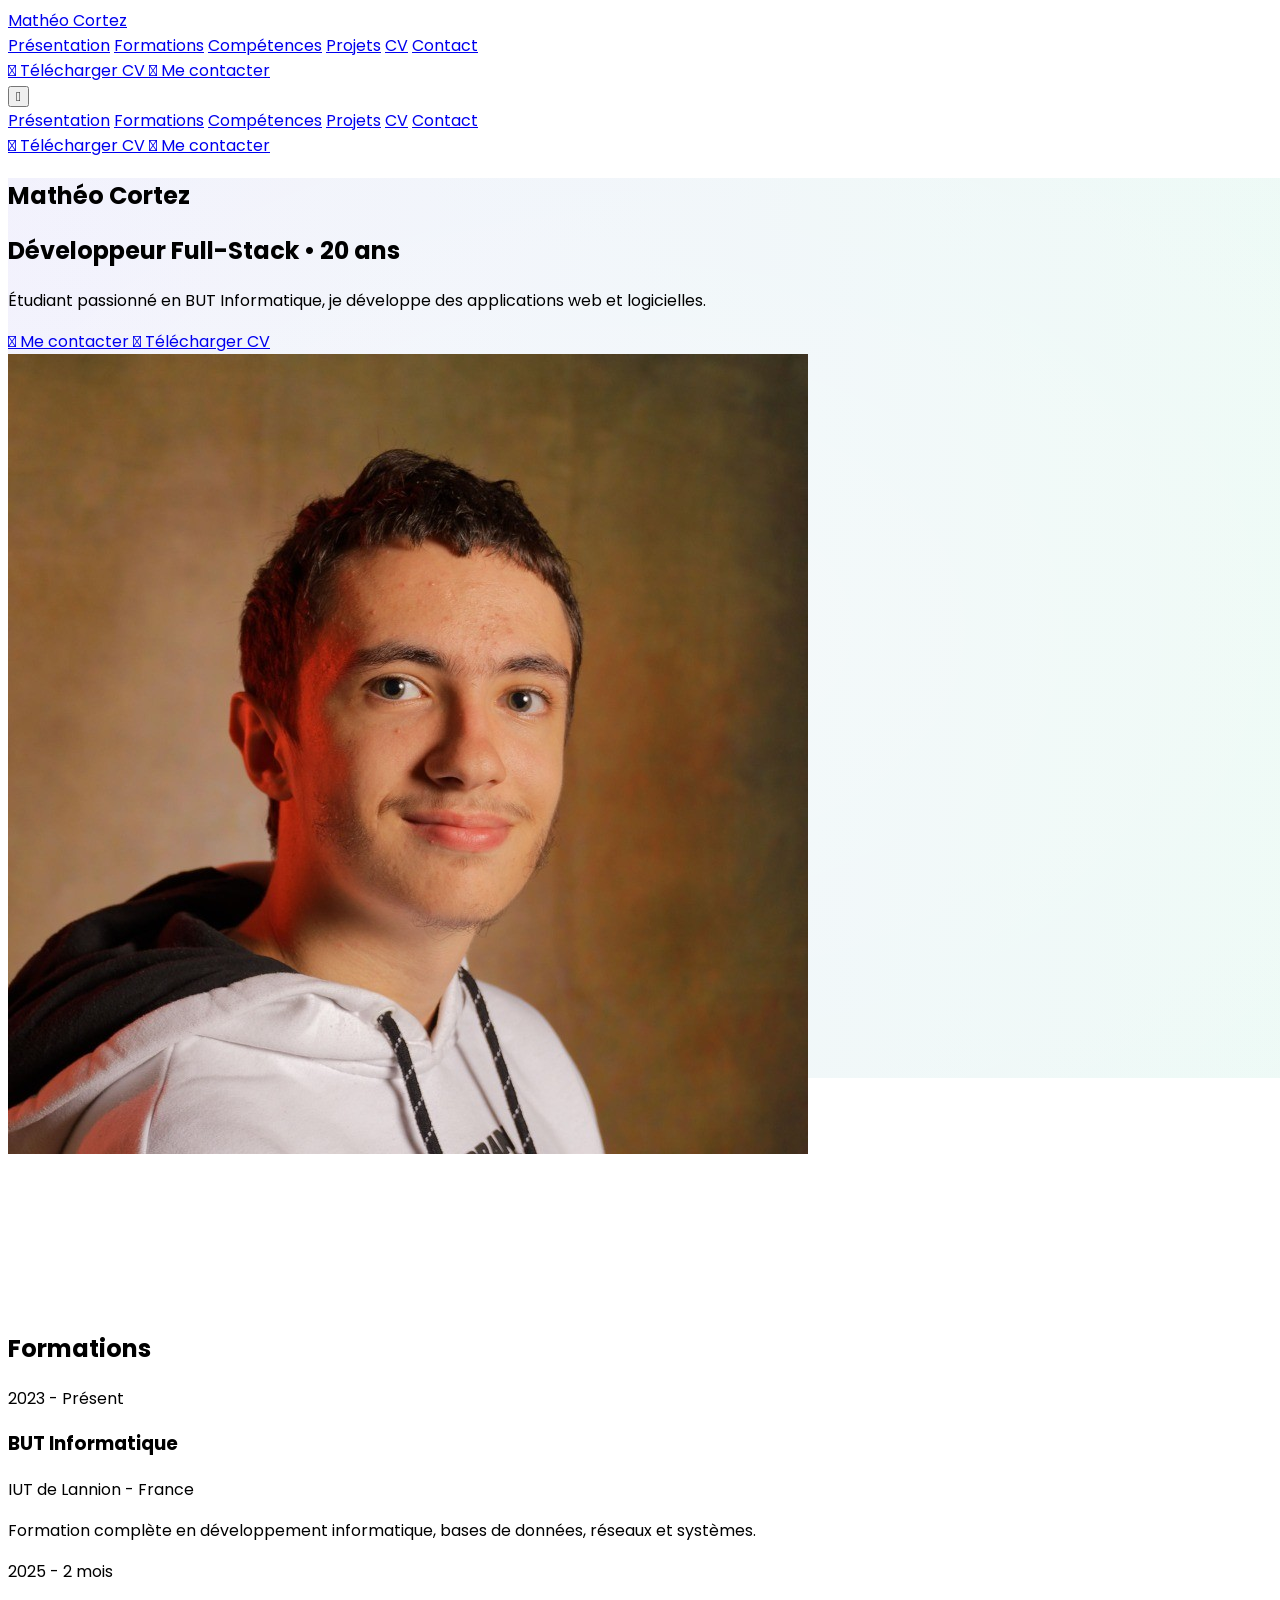
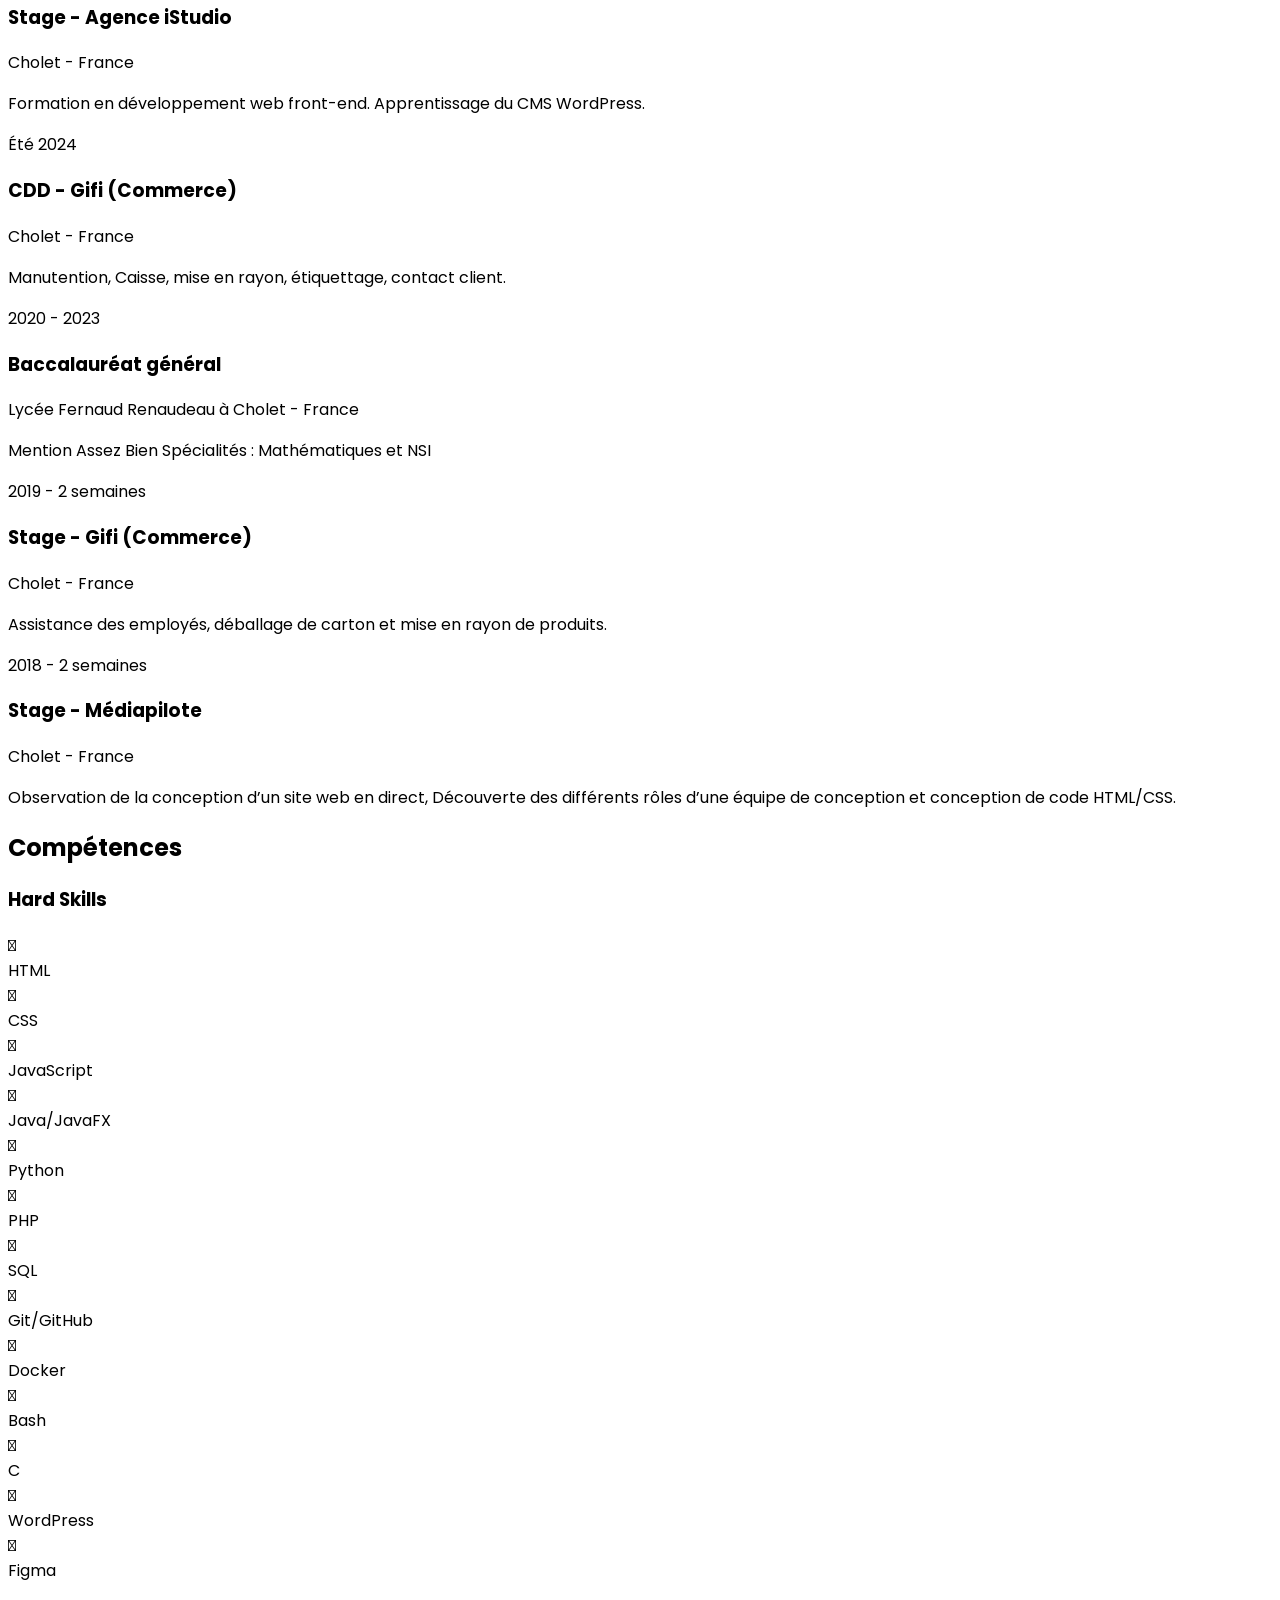
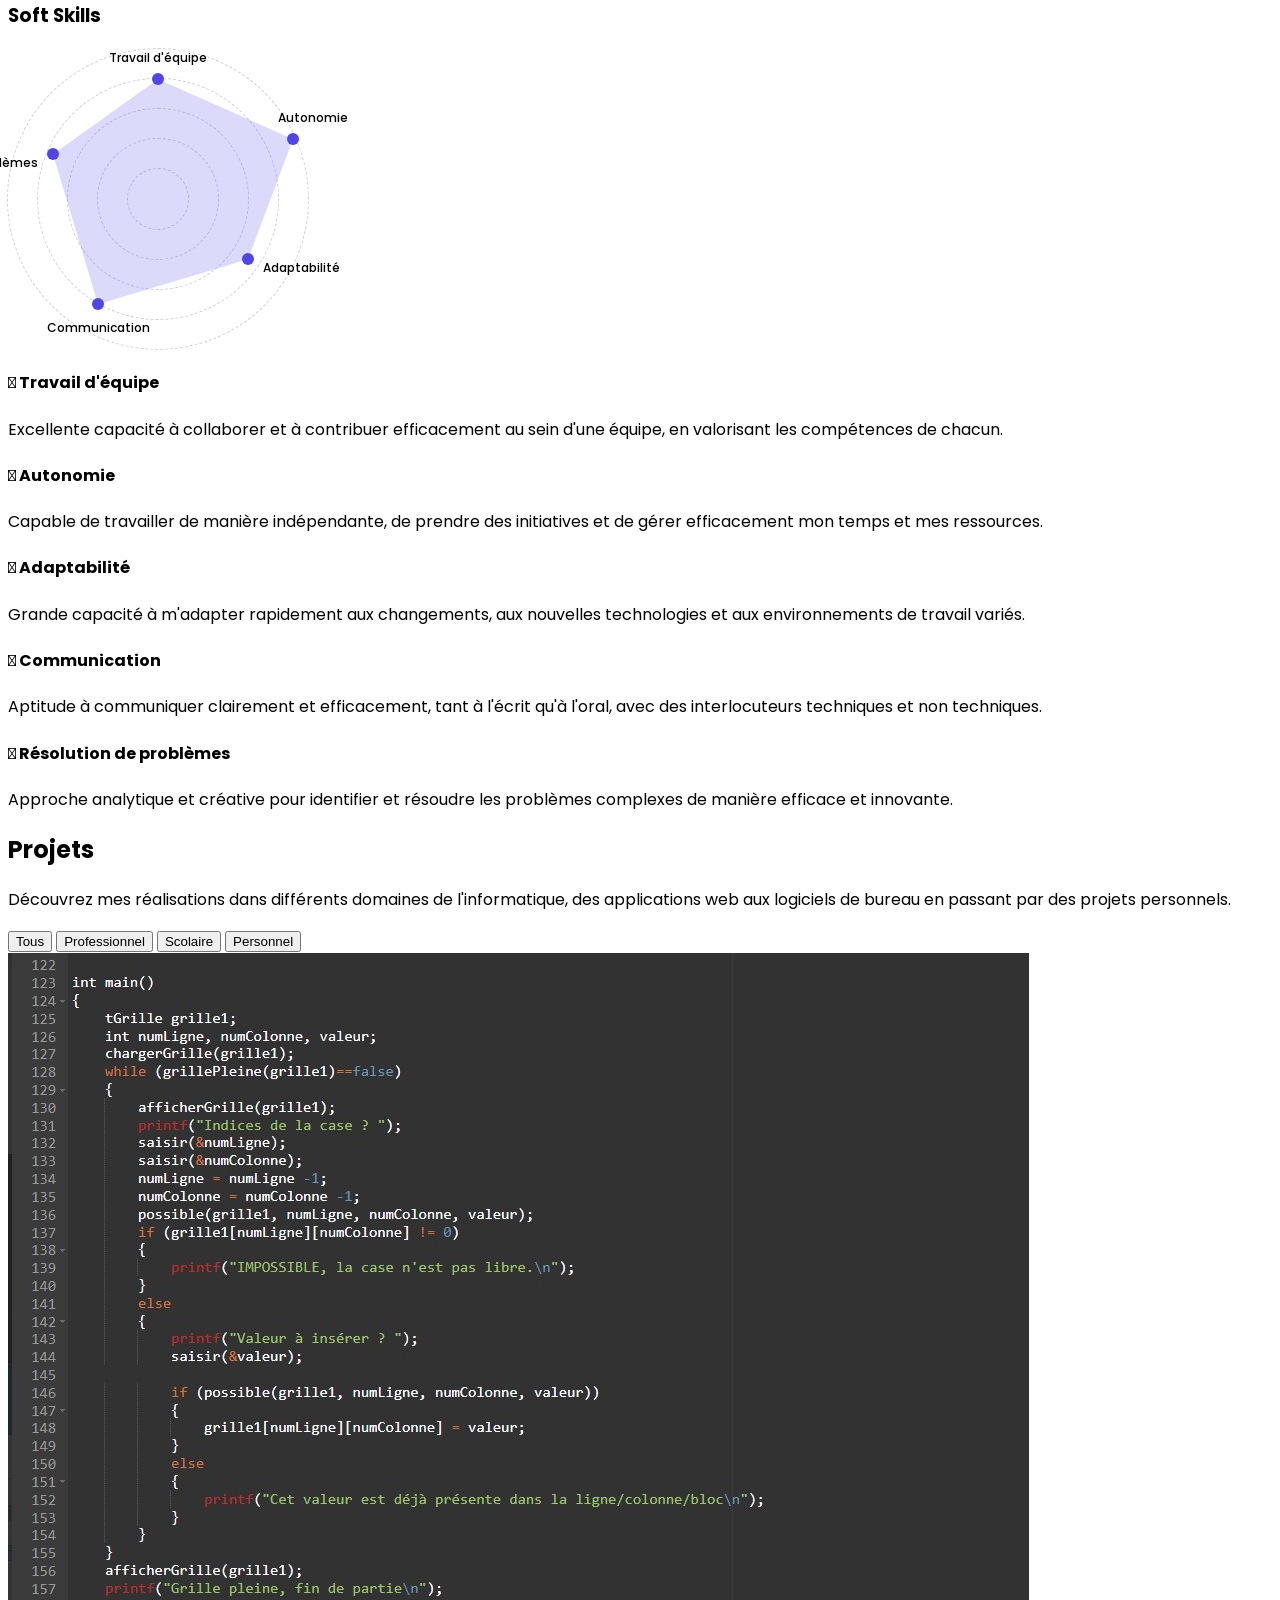
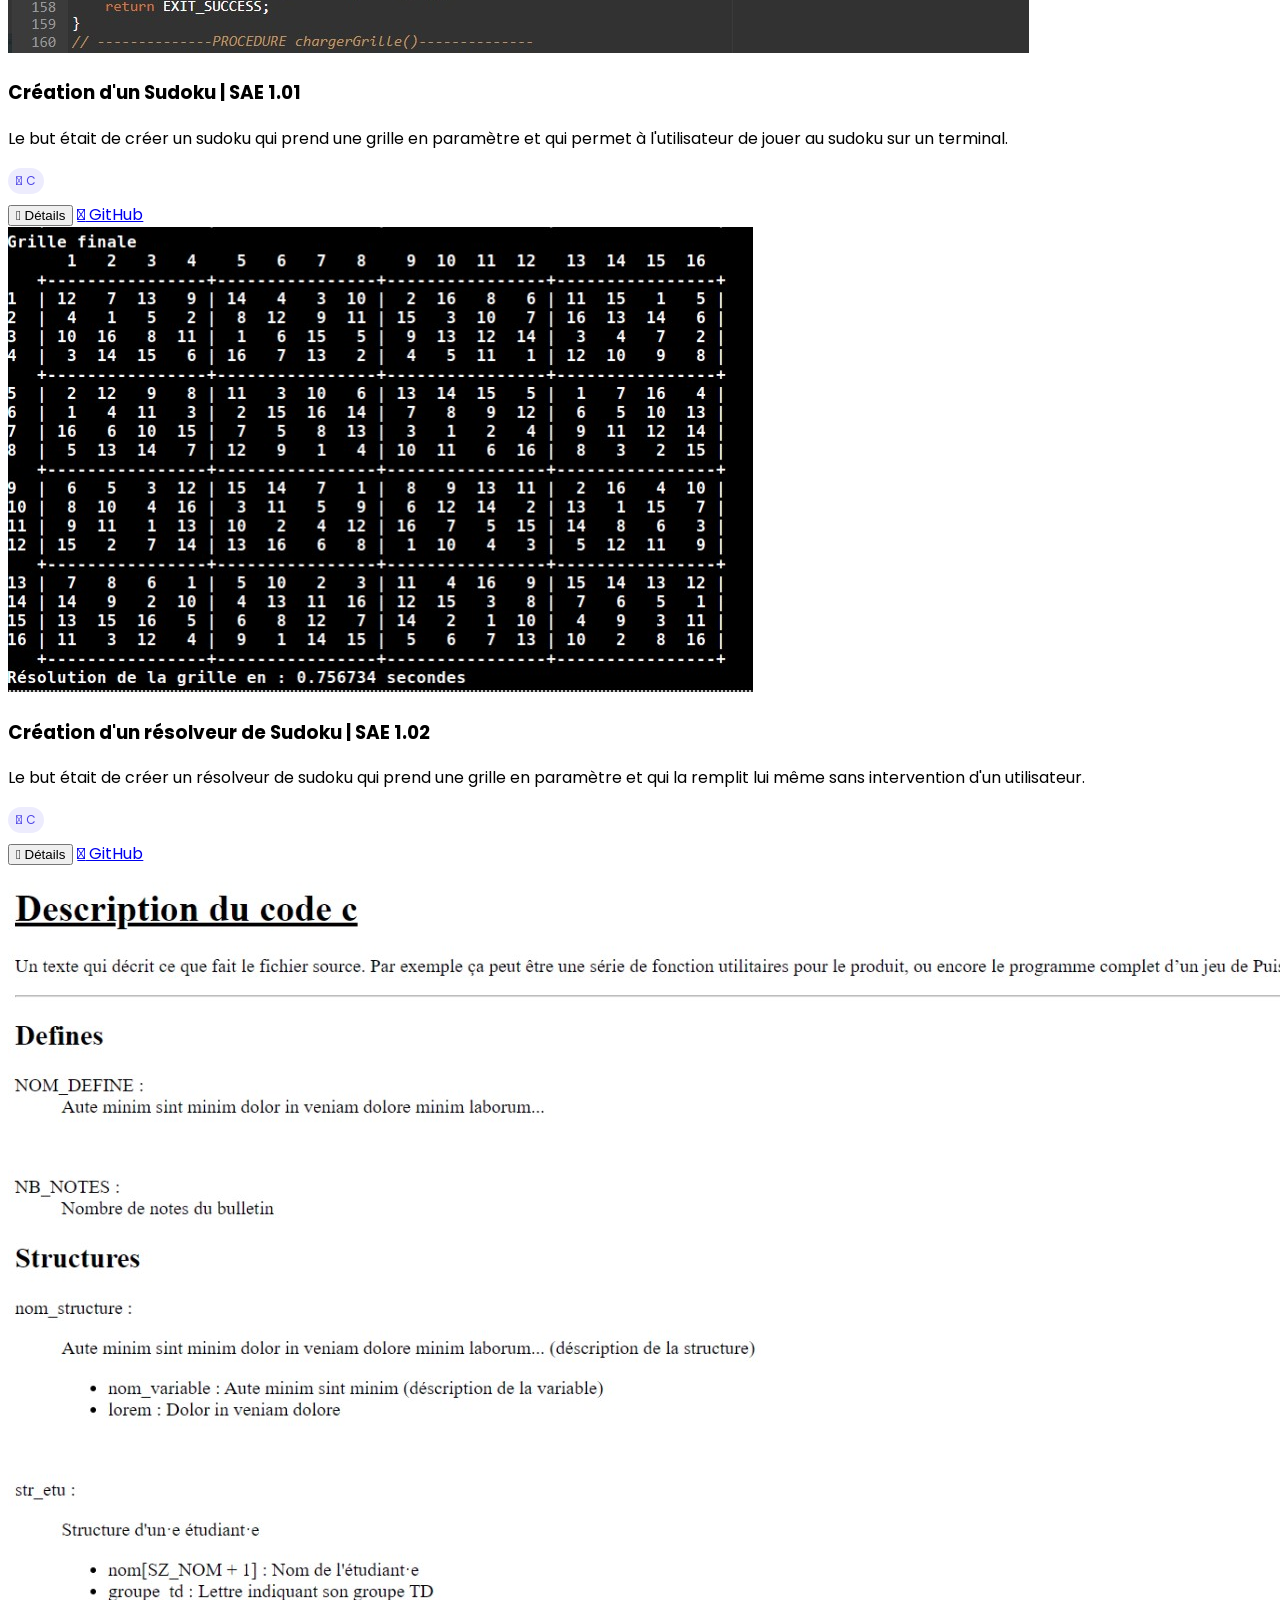
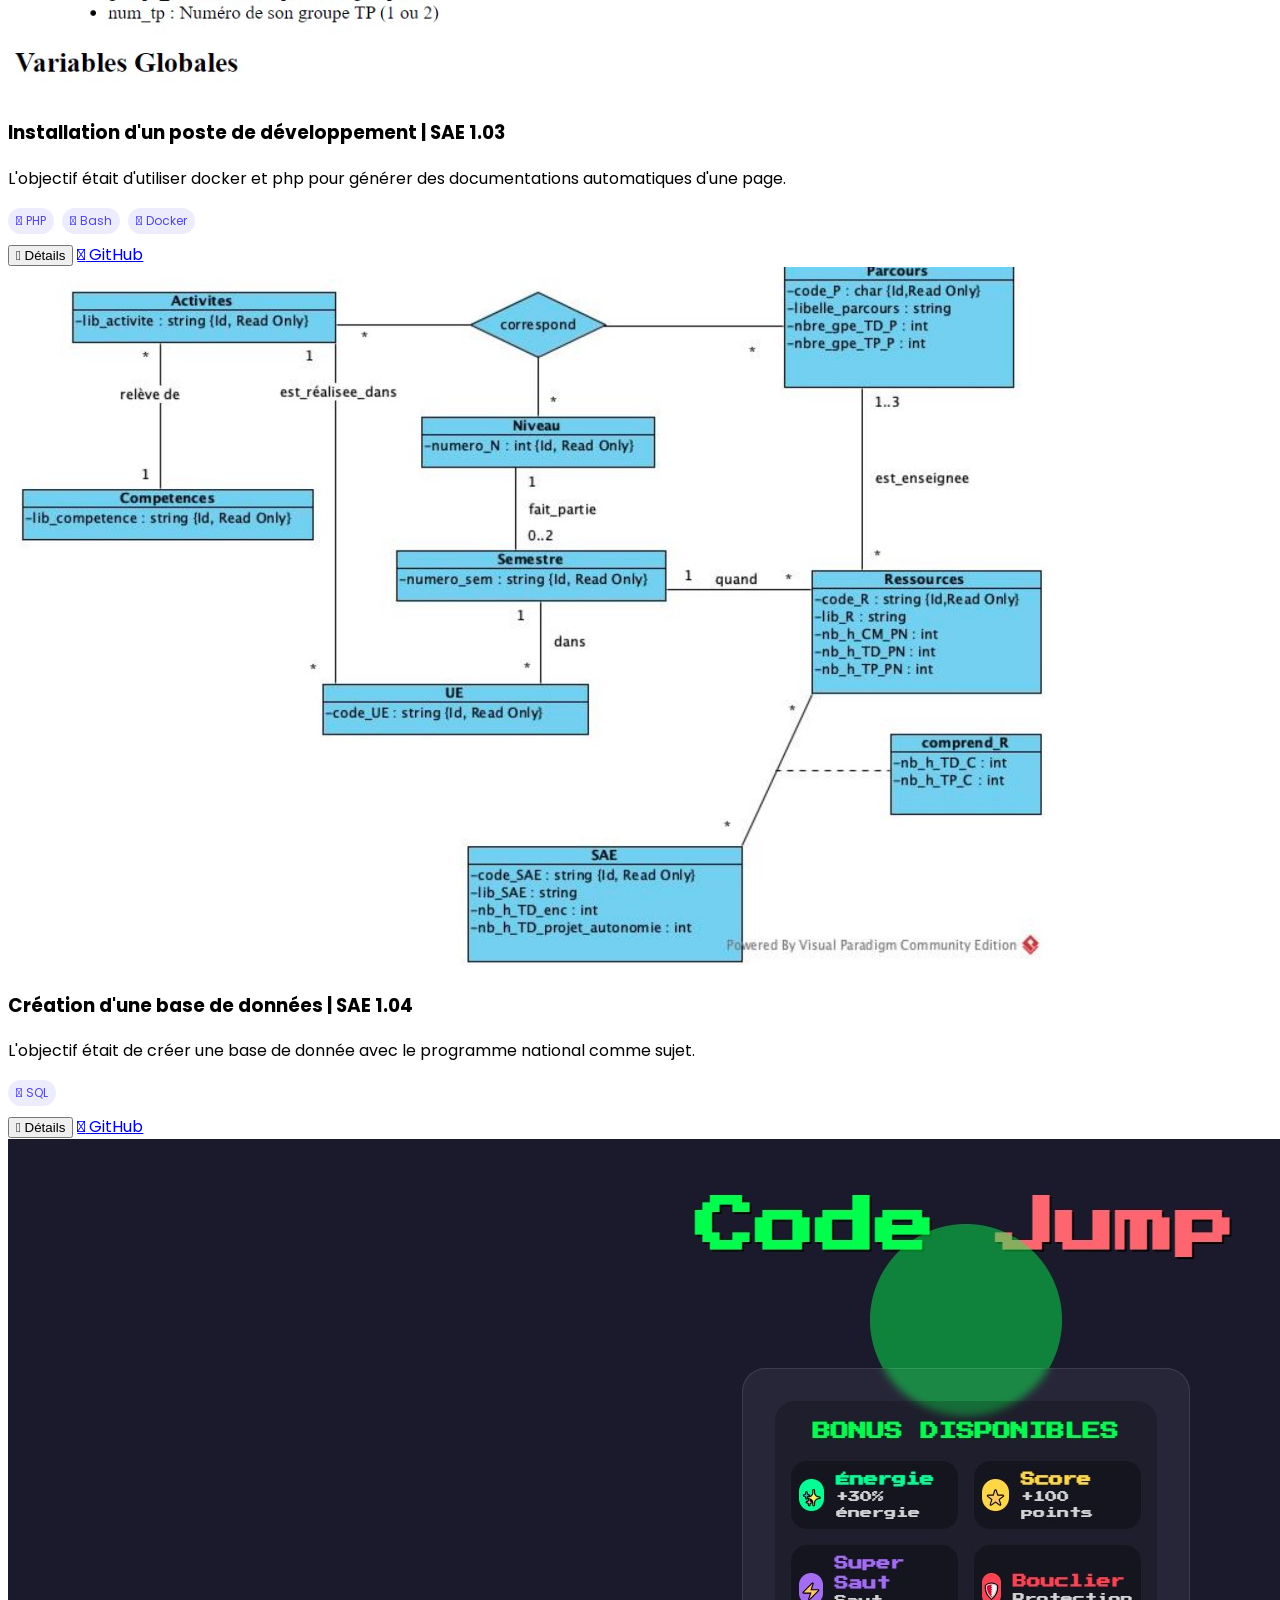
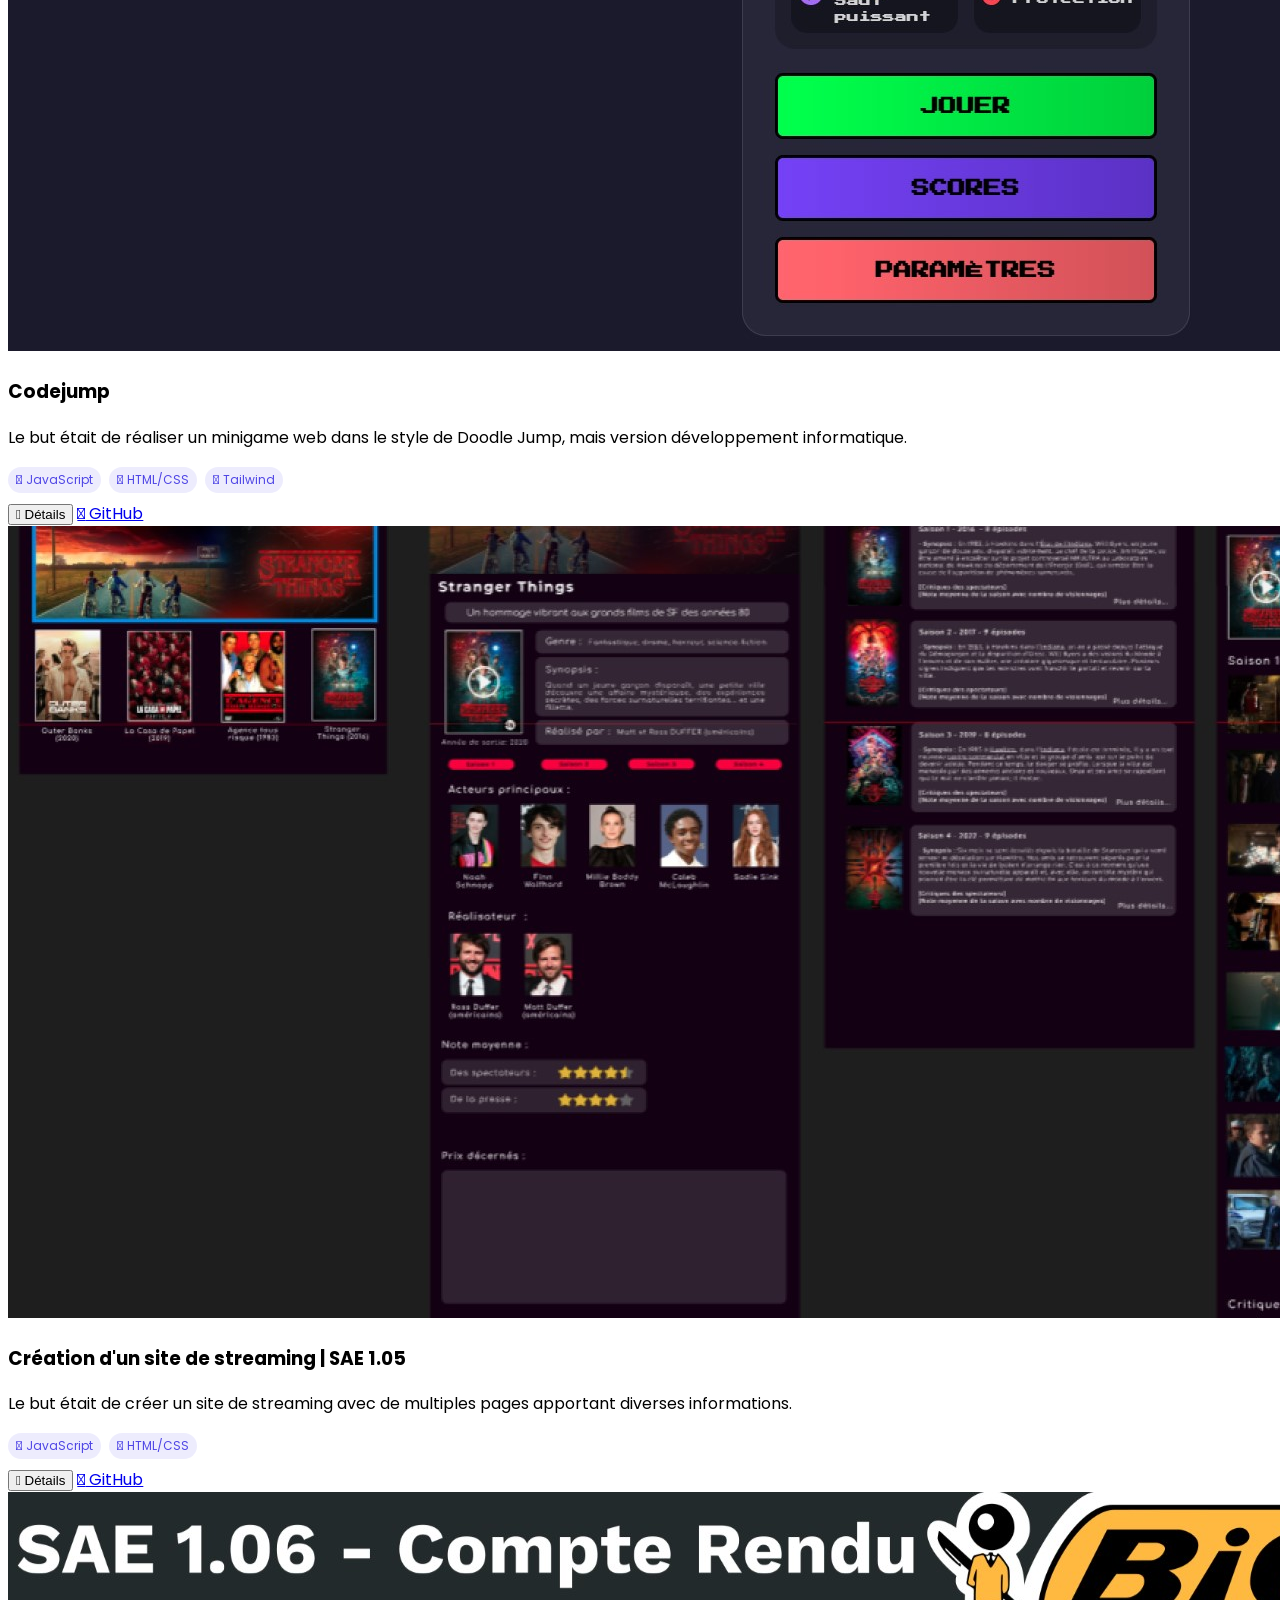
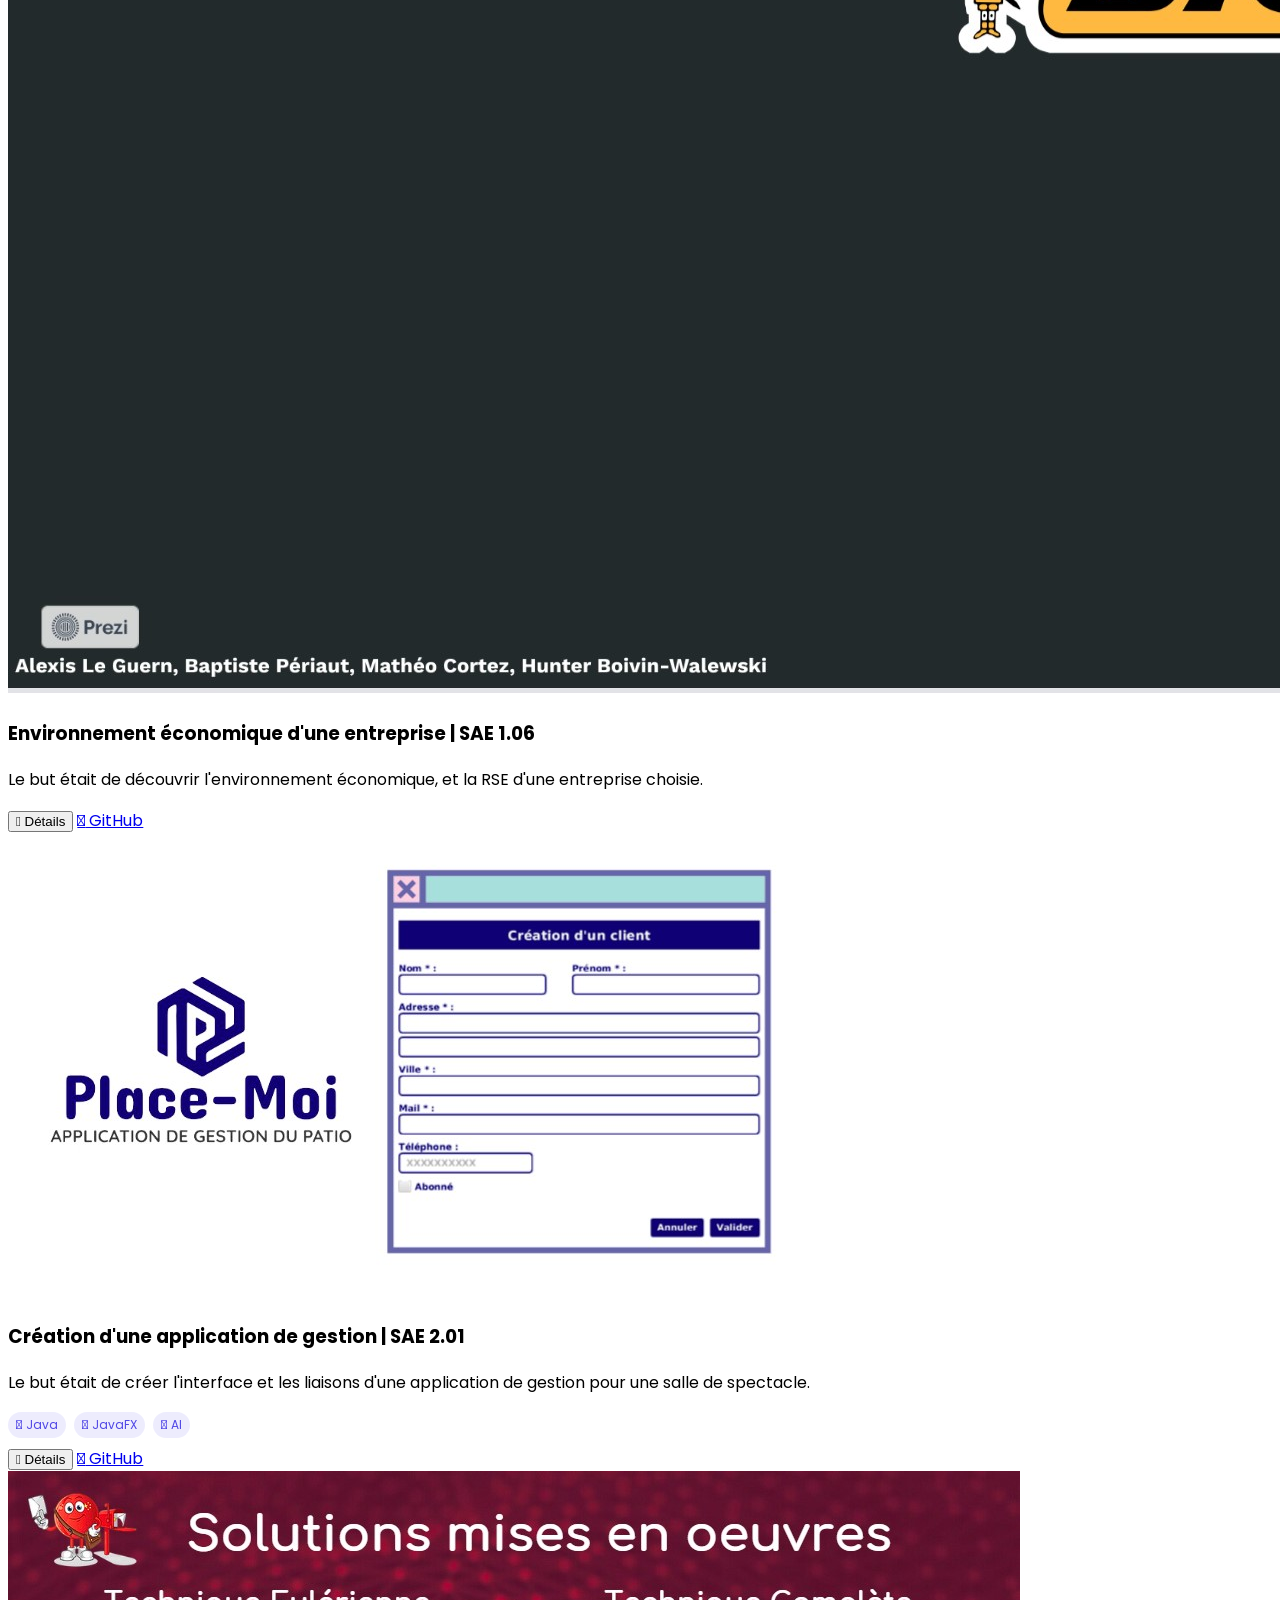
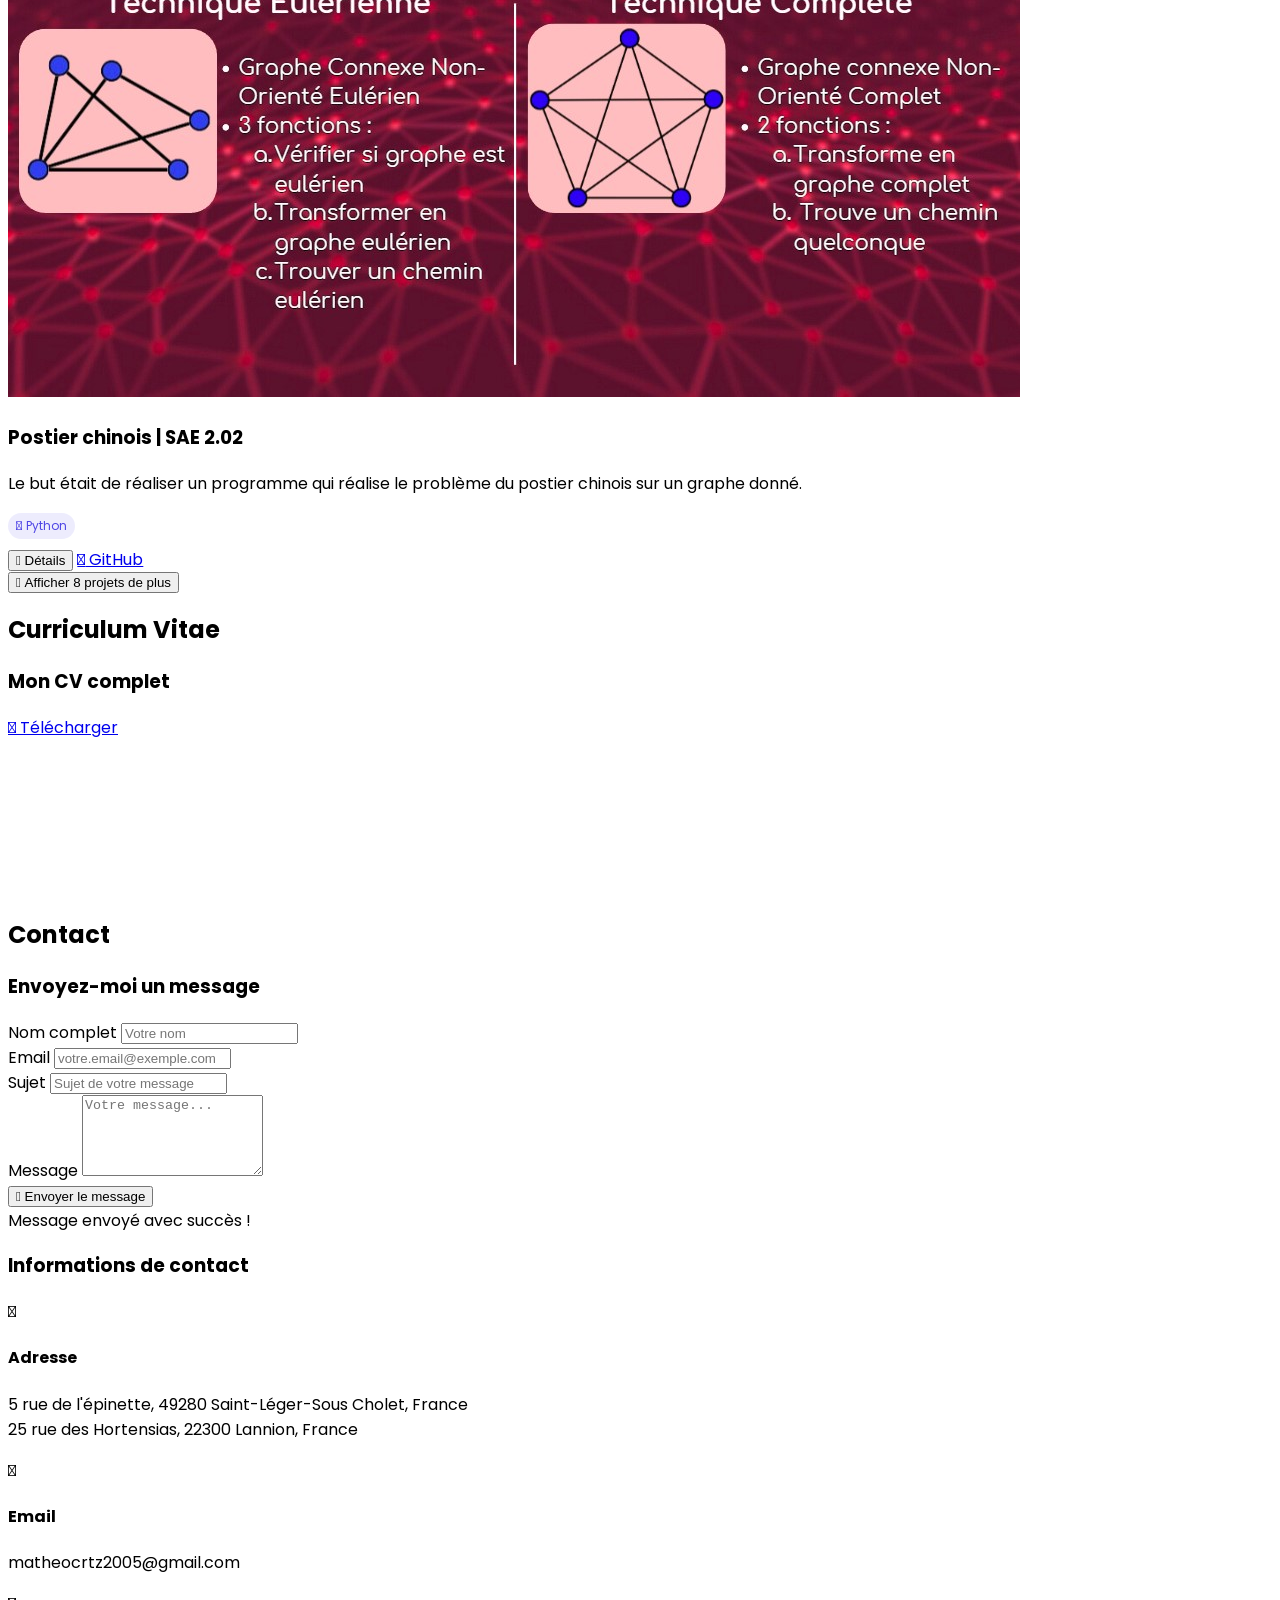
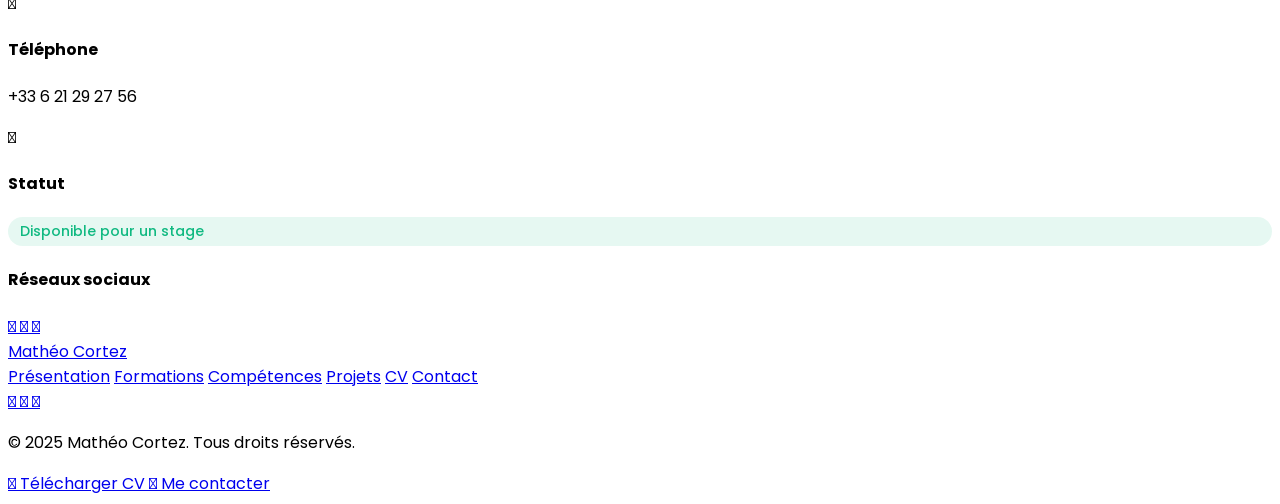
==== commit abaca67d: "Update index.html" ====
--- a/index.html
+++ b/index.html
@@ -1567,227 +1567,6 @@
             descriptionComplete:
               "Le but était de réaliser un minigame web dans le style du Sudoku, mais version développement informatique.",
           },
-          {
-            id: 18,
-            titre: "Site web pour association caritative",
-            description:
-              "Site vitrine pour une association humanitaire avec système de dons en ligne et présentation des projets.",
-            image:
-              "https://readdy.ai/api/search-image?query=charity%20organization%20website%20showing%20donation%20system%2C%20project%20showcase%2C%20and%20impact%20stories%2C%20with%20warm%20and%20inviting%20design&width=600&height=400&seq=18&orientation=landscape",
-            categorie: "professionnel",
-            tags: [
-              { nom: "WordPress", icon: "ri-wordpress-fill" },
-              { nom: "PHP", icon: "ri-php-fill" },
-              { nom: "JavaScript", icon: "ri-javascript-fill" },
-            ],
-            github: "#",
-            descriptionComplete:
-              "Site web développé bénévolement pour une association caritative locale. Le site présente l'association, ses missions et ses projets en cours, avec des témoignages et des histoires d'impact. Il intègre un système de dons en ligne sécurisé avec différentes options (don ponctuel, mensuel, parrainage), un blog pour les actualités, et un espace bénévole pour la coordination des actions. Développé avec WordPress, des extensions personnalisées en PHP, et optimisé pour le référencement et l'accessibilité.",
-          },
-          {
-            id: 19,
-            titre: "Jeu de stratégie en tour par tour",
-            description:
-              "Jeu vidéo de stratégie développé en Java avec intelligence artificielle pour les adversaires.",
-            image:
-              "https://readdy.ai/api/search-image?query=turn-based%20strategy%20game%20with%20hexagonal%20grid%20map%2C%20unit%20management%20interface%2C%20and%20resource%20tracking%2C%20with%20fantasy-themed%20graphics&width=600&height=400&seq=19&orientation=landscape",
-            categorie: "personnel",
-            tags: [
-              { nom: "Java", icon: "ri-java-fill" },
-              { nom: "JavaFX", icon: "ri-code-box-fill" },
-              { nom: "AI", icon: "ri-brain-fill" },
-            ],
-            github: "#",
-            descriptionComplete:
-              "Jeu de stratégie en tour par tour développé comme projet personnel pour approfondir mes connaissances en programmation Java et en intelligence artificielle. Le jeu se déroule sur une carte hexagonale où les joueurs doivent gérer des ressources, construire des bâtiments, et commander des unités pour vaincre leurs adversaires. Il inclut plusieurs factions avec des capacités uniques, un système de progression, et des adversaires IA utilisant différentes stratégies. Développé en Java avec JavaFX pour l'interface graphique et des algorithmes personnalisés pour l'IA.",
-          },
-          {
-            id: 20,
-            titre: "Système de gestion de contenu (CMS)",
-            description:
-              "CMS personnalisé permettant de créer et gérer facilement du contenu web sans connaissances techniques.",
-            image:
-              "https://readdy.ai/api/search-image?query=custom%20content%20management%20system%20showing%20admin%20dashboard%2C%20content%20editor%2C%20and%20website%20preview%2C%20with%20modern%20and%20intuitive%20interface&width=600&height=400&seq=20&orientation=landscape",
-            categorie: "scolaire",
-            tags: [
-              { nom: "PHP", icon: "ri-php-fill" },
-              { nom: "MySQL", icon: "ri-database-2-fill" },
-              { nom: "JavaScript", icon: "ri-javascript-fill" },
-            ],
-            github: "#",
-            descriptionComplete:
-              "Système de gestion de contenu (CMS) développé dans le cadre d'un projet universitaire. Le CMS permet aux utilisateurs sans connaissances techniques de créer et gérer facilement du contenu web via une interface intuitive. Il offre des fonctionnalités de création de pages avec un éditeur visuel, de gestion des médias, de contrôle des utilisateurs et des permissions, de personnalisation des thèmes, et d'optimisation SEO. Développé avec PHP pour le backend, MySQL pour la base de données, et JavaScript pour les fonctionnalités interactives.",
-          },
-          {
-            id: 21,
-            titre: "Application de livraison de repas",
-            description:
-              "Plateforme connectant restaurants, livreurs et clients pour la commande et livraison de repas.",
-            image:
-              "https://readdy.ai/api/search-image?query=food%20delivery%20application%20showing%20restaurant%20listings%2C%20order%20tracking%2C%20and%20delivery%20management%20interface%2C%20with%20appetizing%20food%20imagery&width=600&height=400&seq=21&orientation=landscape",
-            categorie: "professionnel",
-            tags: [
-              { nom: "React", icon: "ri-reactjs-fill" },
-              { nom: "Node.js", icon: "ri-nodejs-fill" },
-              { nom: "MongoDB", icon: "ri-database-2-fill" },
-            ],
-            github: "#",
-            descriptionComplete:
-              "Application de livraison de repas développée pour une startup locale. La plateforme connecte trois types d'utilisateurs : les restaurants qui peuvent gérer leur menu et leurs commandes, les livreurs qui peuvent accepter des livraisons et optimiser leurs itinéraires, et les clients qui peuvent commander des repas et suivre leur livraison en temps réel. Elle inclut un système de paiement sécurisé, des notifications push, et un système de notation. Développée avec React pour le frontend, Node.js pour le backend, et MongoDB pour la base de données.",
-          },
-          {
-            id: 22,
-            titre: "Portfolio 3D interactif",
-            description:
-              "Site portfolio utilisant WebGL pour créer une expérience 3D interactive et immersive.",
-            image:
-              "https://readdy.ai/api/search-image?query=3D%20interactive%20portfolio%20website%20with%20WebGL%20animations%2C%20immersive%20project%20showcase%2C%20and%20creative%20navigation%2C%20with%20artistic%20visual%20style&width=600&height=400&seq=22&orientation=landscape",
-            categorie: "personnel",
-            tags: [
-              { nom: "Three.js", icon: "ri-3d-cube-fill" },
-              { nom: "JavaScript", icon: "ri-javascript-fill" },
-              { nom: "GLSL", icon: "ri-code-s-slash-fill" },
-            ],
-            github: "#",
-            descriptionComplete:
-              "Portfolio 3D interactif développé comme projet personnel pour explorer les capacités de WebGL et créer une expérience web immersive. Le site présente mes projets dans un environnement 3D navigable, avec des transitions fluides entre les différentes sections, des animations réactives aux interactions utilisateur, et des effets visuels avancés. Développé avec Three.js pour le rendu 3D, JavaScript pour la logique d'application, et GLSL pour les shaders personnalisés. Optimisé pour les performances sur différents appareils.",
-          },
-          {
-            id: 23,
-            titre: "Système de gestion scolaire",
-            description:
-              "Application web complète pour la gestion des étudiants, cours, notes et emplois du temps d'un établissement scolaire.",
-            image:
-              "https://readdy.ai/api/search-image?query=school%20management%20system%20showing%20student%20records%2C%20course%20scheduling%2C%20grade%20tracking%2C%20and%20attendance%20management%20in%20a%20comprehensive%20dashboard&width=600&height=400&seq=23&orientation=landscape",
-            categorie: "scolaire",
-            tags: [
-              { nom: "Django", icon: "ri-code-s-slash-fill" },
-              { nom: "PostgreSQL", icon: "ri-database-2-fill" },
-              { nom: "Bootstrap", icon: "ri-bootstrap-fill" },
-            ],
-            github: "#",
-            descriptionComplete:
-              "Système de gestion scolaire développé dans le cadre d'un projet universitaire. L'application permet aux administrateurs de gérer les inscriptions, les cours et les emplois du temps, aux enseignants de gérer leurs cours, d'enregistrer les présences et les notes, et aux étudiants de consulter leurs emplois du temps, notes et devoirs. Elle inclut également un module de communication (messagerie, annonces), un système de génération de rapports, et un portail parent. Développée avec Django pour le backend, PostgreSQL pour la base de données, et Bootstrap pour l'interface utilisateur.",
-          },
-          {
-            id: 24,
-            titre: "Application de streaming musical",
-            description:
-              "Plateforme de streaming musical avec lecteur personnalisé, playlists et recommandations basées sur les goûts.",
-            image:
-              "https://readdy.ai/api/search-image?query=music%20streaming%20application%20with%20custom%20player%2C%20playlist%20management%2C%20and%20personalized%20recommendations%2C%20with%20dark%20theme%20and%20vibrant%20album%20artwork&width=600&height=400&seq=24&orientation=landscape",
-            categorie: "personnel",
-            tags: [
-              { nom: "Vue.js", icon: "ri-vuejs-fill" },
-              { nom: "Node.js", icon: "ri-nodejs-fill" },
-              { nom: "MongoDB", icon: "ri-database-2-fill" },
-            ],
-            github: "#",
-            descriptionComplete:
-              "Application de streaming musical développée comme projet personnel pour explorer les API audio et les algorithmes de recommandation. L'application permet aux utilisateurs d'écouter de la musique avec un lecteur personnalisé, de créer et partager des playlists, de découvrir de nouveaux artistes grâce à des recommandations basées sur leurs goûts, et de suivre l'activité de leurs amis. Elle utilise l'API Web Audio pour le traitement audio et les visualisations. Développée avec Vue.js pour le frontend, Node.js pour le backend, et MongoDB pour la base de données.",
-          },
-          {
-            id: 25,
-            titre: "Plateforme de gestion immobilière",
-            description:
-              "Application web pour agences immobilières permettant de gérer les biens, les clients et les transactions.",
-            image:
-              "https://readdy.ai/api/search-image?query=real%20estate%20management%20platform%20showing%20property%20listings%2C%20client%20database%2C%20and%20transaction%20tracking%2C%20with%20professional%20interface%20and%20property%20images&width=600&height=400&seq=25&orientation=landscape",
-            categorie: "professionnel",
-            tags: [
-              { nom: "Laravel", icon: "ri-code-s-slash-fill" },
-              { nom: "MySQL", icon: "ri-database-2-fill" },
-              { nom: "Alpine.js", icon: "ri-javascript-fill" },
-            ],
-            github: "#",
-            descriptionComplete:
-              "Plateforme de gestion immobilière développée pour une agence immobilière locale. L'application permet de gérer l'ensemble du cycle de vie immobilier : ajout et gestion des biens avec photos et caractéristiques détaillées, suivi des clients et de leurs recherches, gestion des visites et des offres, suivi des transactions et génération de documents. Elle inclut également un site vitrine public pour présenter les biens disponibles. Développée avec Laravel pour le backend, MySQL pour la base de données, et Alpine.js pour les interactions frontend.",
-          },
-          {
-            id: 26,
-            titre: "Outil d'analyse de données",
-            description:
-              "Application web permettant d'importer, visualiser et analyser des données avec graphiques interactifs.",
-            image:
-              "https://readdy.ai/api/search-image?query=data%20analysis%20tool%20showing%20interactive%20charts%2C%20data%20import%20interface%2C%20and%20statistical%20analysis%20results%2C%20with%20clean%20and%20professional%20dashboard%20design&width=600&height=400&seq=26&orientation=landscape",
-            categorie: "scolaire",
-            tags: [
-              { nom: "Python", icon: "ri-python-fill" },
-              { nom: "Pandas", icon: "ri-bar-chart-fill" },
-              { nom: "Dash", icon: "ri-dashboard-fill" },
-            ],
-            github: "#",
-            descriptionComplete:
-              "Outil d'analyse de données développé dans le cadre d'un projet universitaire de data science. L'application permet aux utilisateurs d'importer des données depuis différentes sources (CSV, Excel, bases de données), de nettoyer et transformer les données avec des opérations prédéfinies, de créer des visualisations interactives (graphiques, cartes, tableaux), et d'effectuer des analyses statistiques de base. Elle offre également des fonctionnalités d'exportation et de partage des résultats. Développée avec Python, Pandas pour le traitement des données, et Dash pour l'interface web interactive.",
-          },
-          {
-            id: 27,
-            titre: "Réseau social pour sportifs",
-            description:
-              "Plateforme permettant aux sportifs de partager leurs activités, de se connecter et d'organiser des événements.",
-            image:
-              "https://readdy.ai/api/search-image?query=sports%20social%20network%20showing%20activity%20sharing%2C%20athlete%20profiles%2C%20and%20event%20organization%20features%2C%20with%20fitness-themed%20design%20and%20activity%20tracking&width=600&height=400&seq=27&orientation=landscape",
-            categorie: "personnel",
-            tags: [
-              { nom: "React", icon: "ri-reactjs-fill" },
-              { nom: "GraphQL", icon: "ri-code-s-slash-fill" },
-              { nom: "MongoDB", icon: "ri-database-2-fill" },
-            ],
-            github: "#",
-            descriptionComplete:
-              "Réseau social pour sportifs développé comme projet personnel pour combiner ma passion pour le sport et le développement web. La plateforme permet aux utilisateurs de partager leurs activités sportives avec des statistiques détaillées, de suivre leurs amis et de découvrir de nouveaux sportifs, de créer et rejoindre des groupes thématiques, et d'organiser des événements sportifs. Elle inclut également des défis communautaires et un système de badges. Développée avec React pour le frontend, GraphQL pour l'API, et MongoDB pour la base de données.",
-          },
-          {
-            id: 28,
-            titre: "Application de prise de notes",
-            description:
-              "Application web et mobile de prise de notes avec organisation par catégories, recherche et synchronisation.",
-            image:
-              "https://readdy.ai/api/search-image?query=note-taking%20application%20with%20category%20organization%2C%20search%20functionality%2C%20and%20cross-device%20synchronization%2C%20with%20clean%20minimal%20design&width=600&height=400&seq=28&orientation=landscape",
-            categorie: "professionnel",
-            tags: [
-              { nom: "Flutter", icon: "ri-flutter-fill" },
-              { nom: "Firebase", icon: "ri-fire-fill" },
-              { nom: "Markdown", icon: "ri-markdown-fill" },
-            ],
-            github: "#",
-            descriptionComplete:
-              "Application de prise de notes développée pour une startup éducative. L'application permet aux utilisateurs de créer et d'organiser des notes avec support du Markdown pour le formatage, d'organiser les notes par catégories et tags, d'effectuer des recherches avancées dans le contenu, et de synchroniser les notes entre différents appareils. Elle offre également des fonctionnalités de collaboration, de partage de notes, et d'exportation dans différents formats. Développée avec Flutter pour une expérience cross-platform (web, iOS, Android) et Firebase pour le backend et la synchronisation.",
-          },
-          {
-            id: 29,
-            titre: "Simulateur de circuits électroniques",
-            description:
-              "Application web permettant de concevoir et simuler des circuits électroniques avec composants interactifs.",
-            image:
-              "https://readdy.ai/api/search-image?query=electronic%20circuit%20simulator%20with%20interactive%20components%2C%20circuit%20design%20interface%2C%20and%20real-time%20simulation%20results%2C%20with%20technical%20schematic%20visualization&width=600&height=400&seq=29&orientation=landscape",
-            categorie: "scolaire",
-            tags: [
-              { nom: "JavaScript", icon: "ri-javascript-fill" },
-              { nom: "SVG", icon: "ri-shape-fill" },
-              { nom: "Web Workers", icon: "ri-code-s-slash-fill" },
-            ],
-            github: "#",
-            descriptionComplete:
-              "Simulateur de circuits électroniques développé dans le cadre d'un projet universitaire d'électronique. L'application permet aux utilisateurs de concevoir des circuits électroniques en plaçant et connectant des composants (résistances, condensateurs, transistors, etc.) sur un canevas interactif, de paramétrer les propriétés des composants, et de simuler le comportement du circuit en temps réel avec visualisation des courants et tensions. Elle inclut également une bibliothèque de circuits prédéfinis et un mode d'exportation. Développée entièrement en JavaScript avec SVG pour le rendu graphique et Web Workers pour les calculs de simulation.",
-          },
-          {
-            id: 30,
-            titre: "Application de méditation guidée",
-            description:
-              "Application mobile proposant des séances de méditation guidée avec suivi de progression et statistiques.",
-            image:
-              "https://readdy.ai/api/search-image?query=meditation%20app%20with%20guided%20sessions%2C%20progress%20tracking%2C%20and%20calming%20interface%20design%2C%20showing%20meditation%20timer%20and%20peaceful%20imagery&width=600&height=400&seq=30&orientation=landscape",
-            categorie: "personnel",
-            tags: [
-              { nom: "React Native", icon: "ri-reactjs-fill" },
-              { nom: "Redux", icon: "ri-refresh-fill" },
-              { nom: "Firebase", icon: "ri-fire-fill" },
-            ],
-            github: "#",
-            descriptionComplete:
-              "Application de méditation guidée développée comme projet personnel pour promouvoir le bien-être mental. L'application propose une bibliothèque de méditations guidées classées par objectif (stress, sommeil, concentration), un minuteur de méditation personnalisable avec sons d'ambiance, un suivi de progression avec statistiques et graphiques, et des rappels quotidiens. Elle inclut également un journal de gratitude et des exercices de respiration. Développée avec React Native pour une expérience cross-platform, Redux pour la gestion d'état, et Firebase pour le backend et l'authentification.",
-          },
         ];
         const projetGrille = document.querySelector(".projetGrille");
         const boutonAfficherPlus = document.getElementById("boutonAfficherPlus");
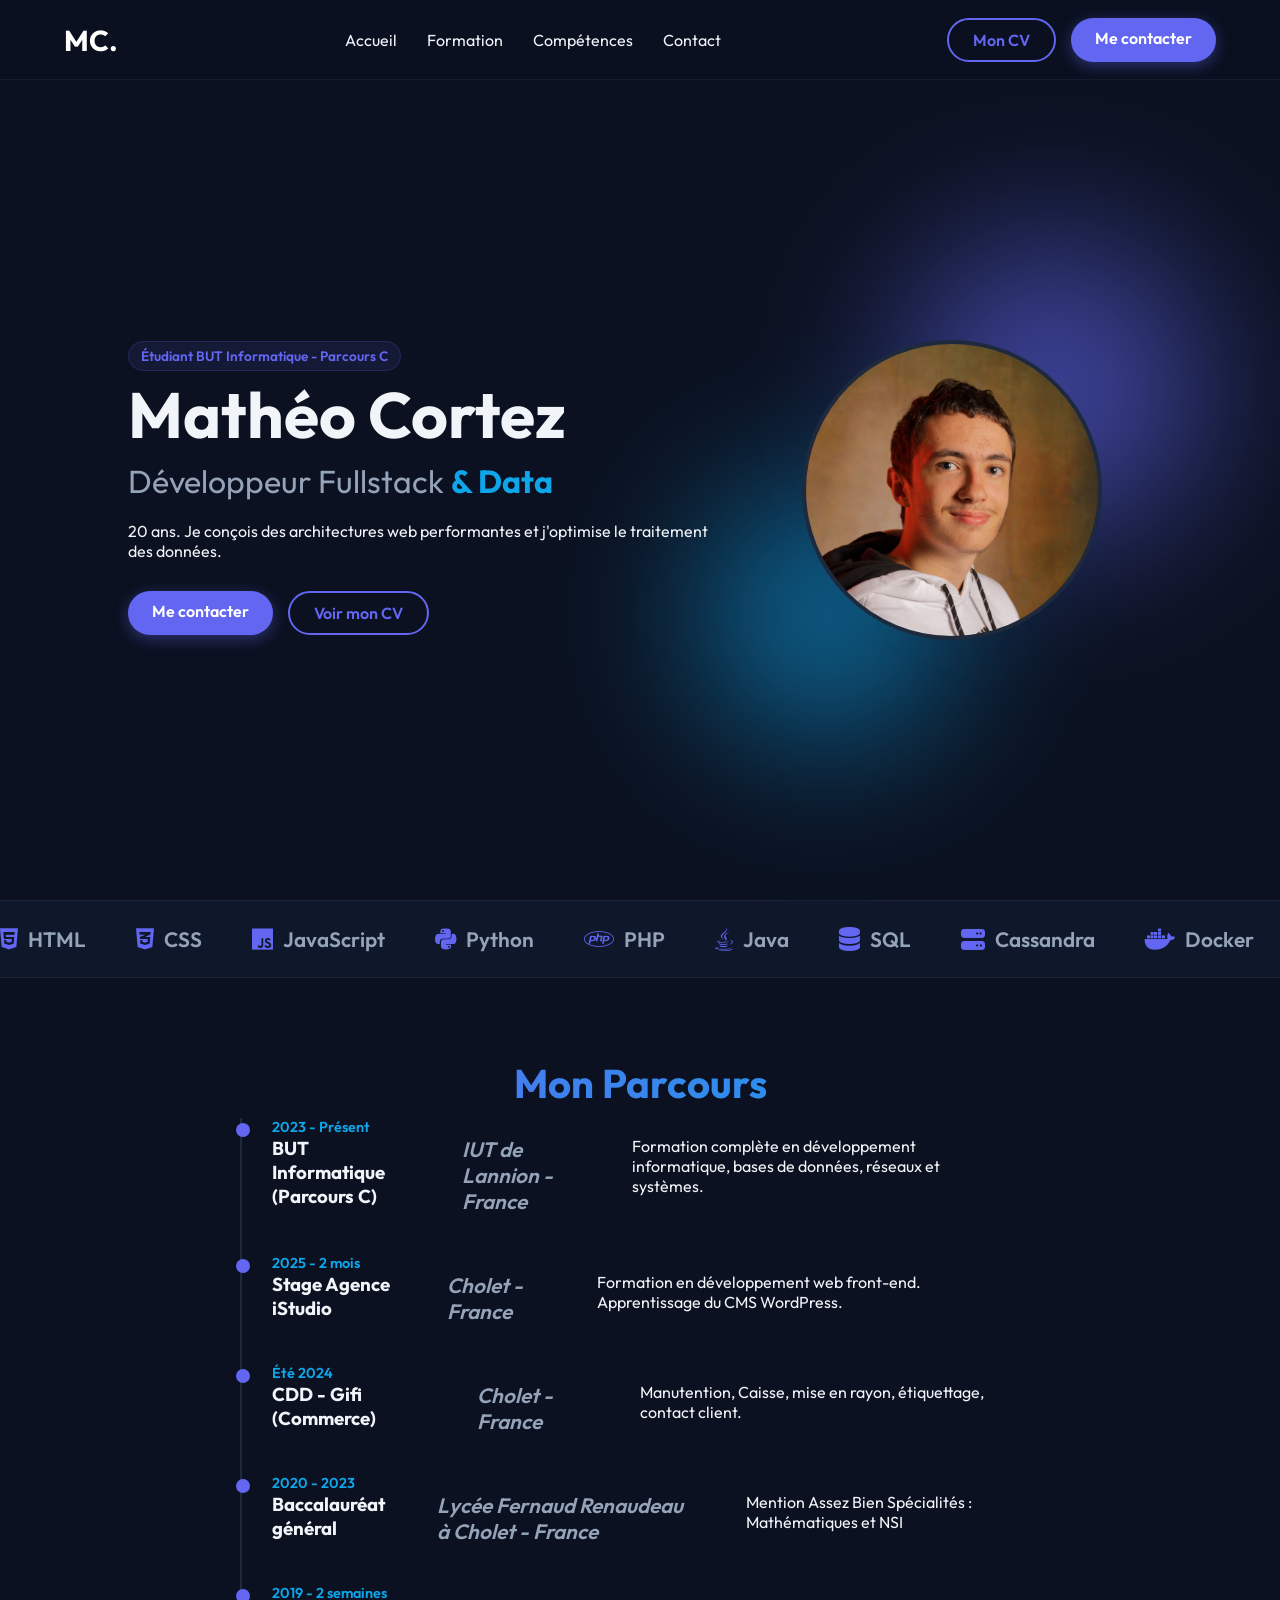
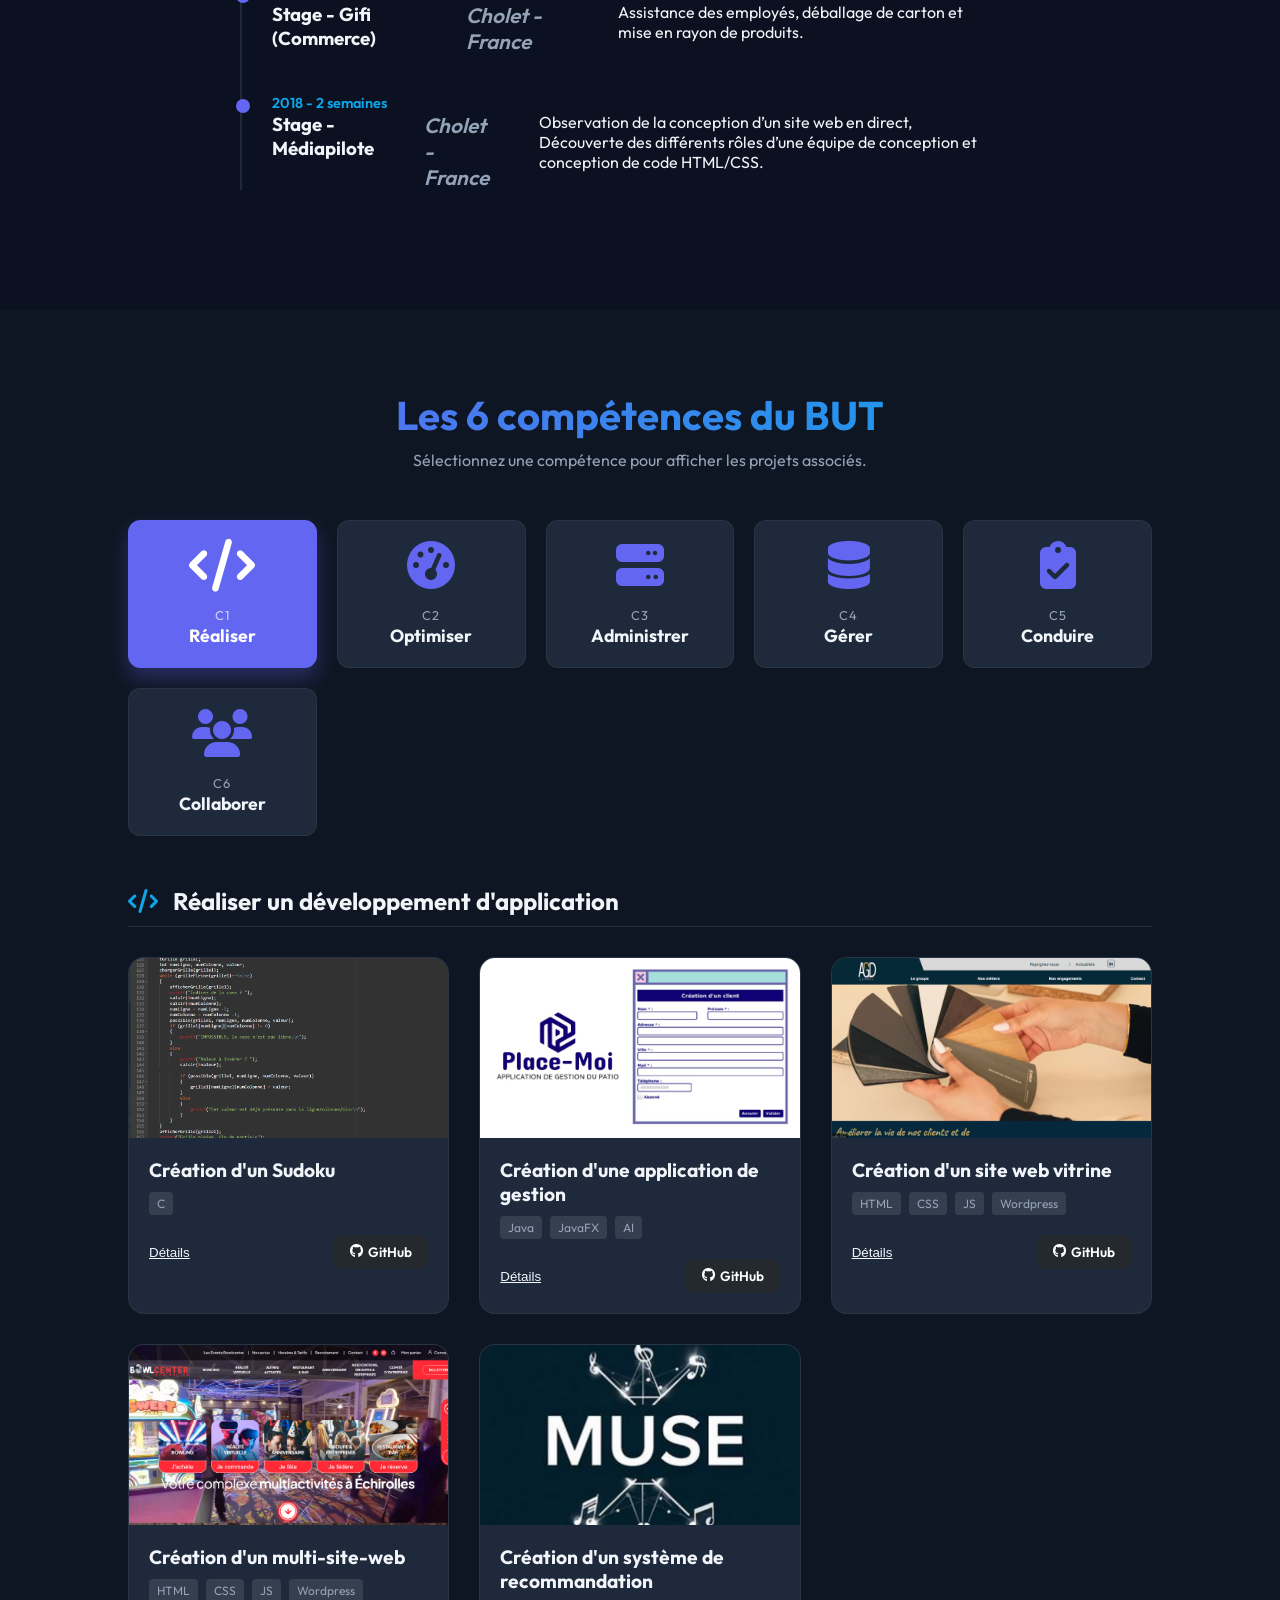
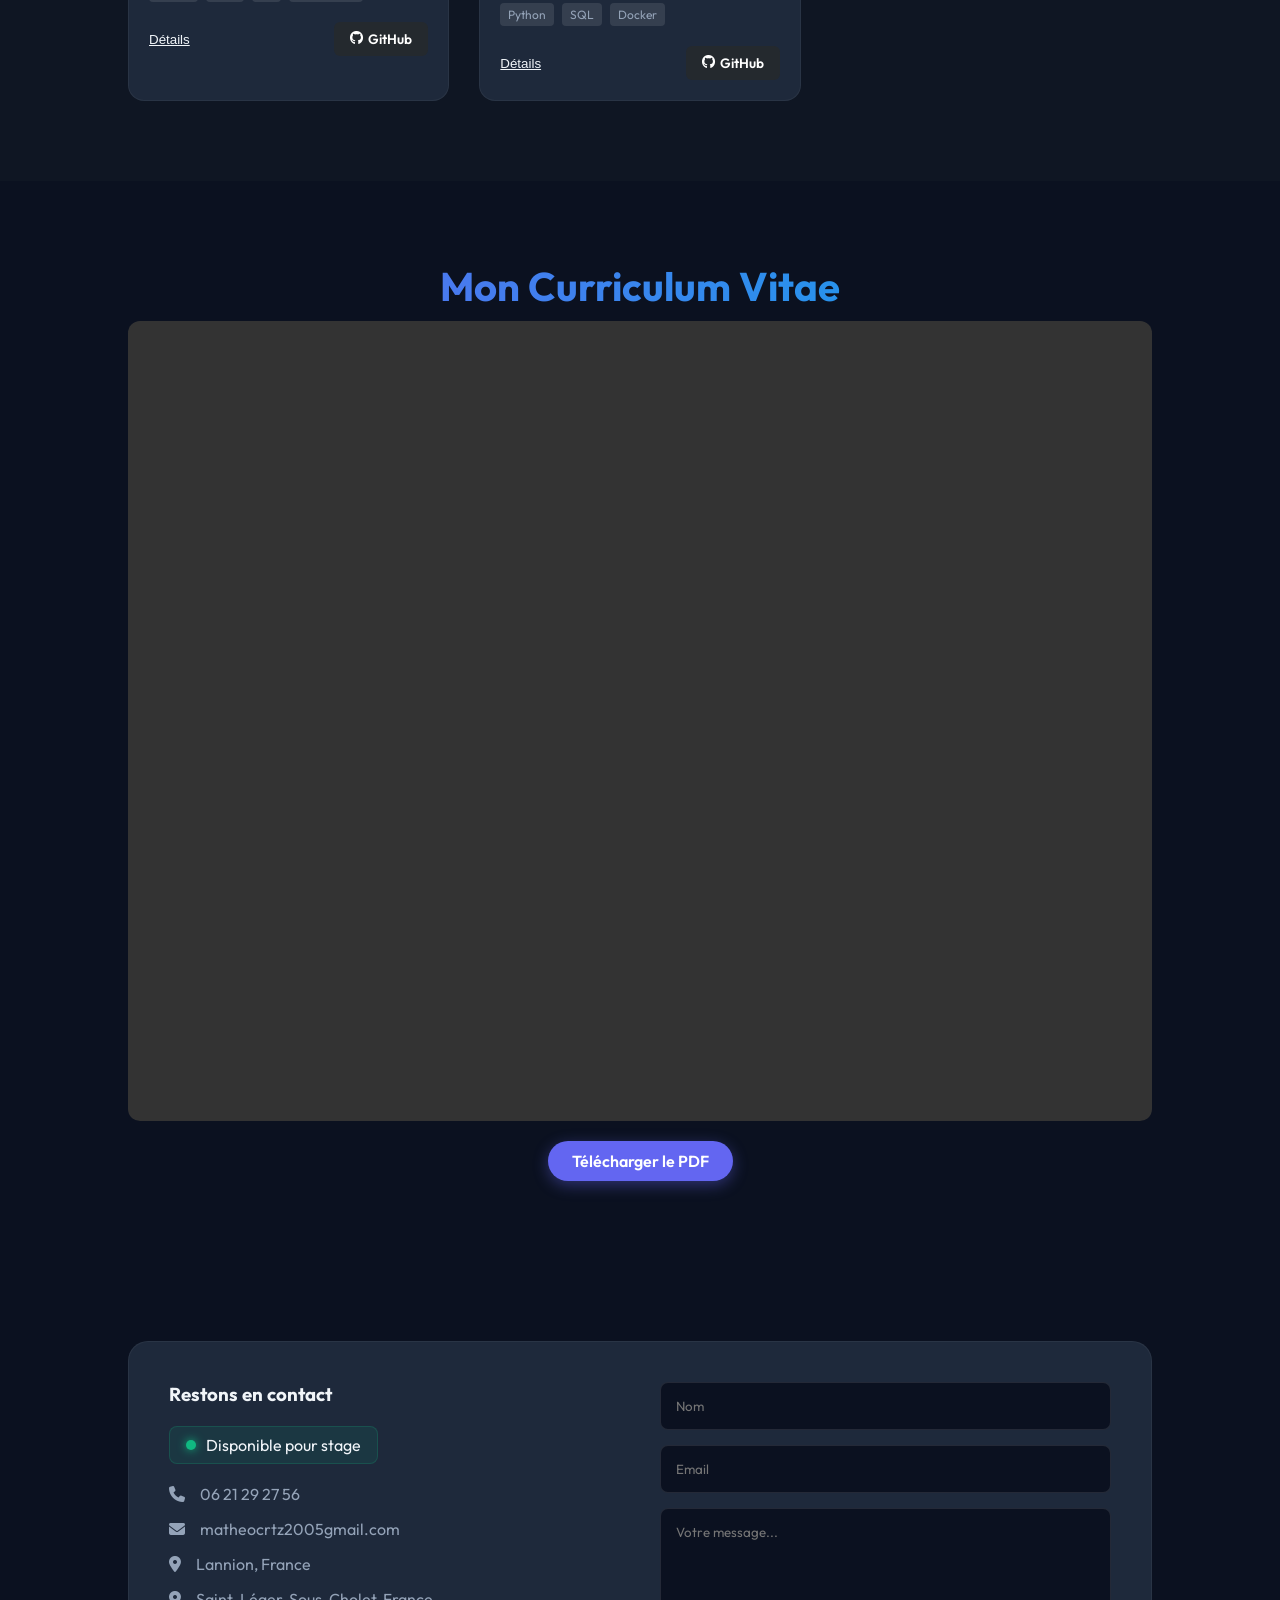
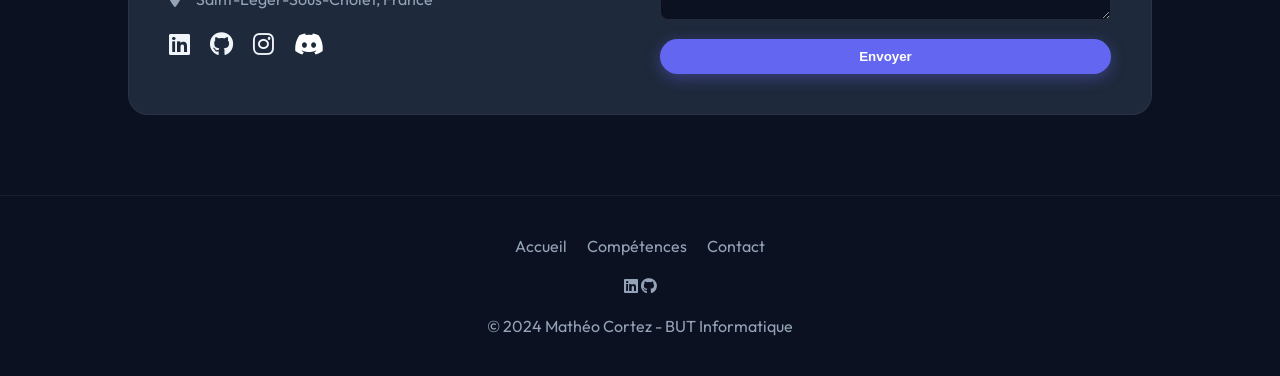
==== commit 7ade850b: "update" ====
--- a/index.html
+++ b/index.html
@@ -1,1866 +1,541 @@
 <!DOCTYPE html>
 <html lang="fr">
-  <head>
-    <meta charset="UTF-8" />
-    <meta name="viewport" content="width=device-width, initial-scale=1.0" />
-    <title>Portfolio de Mathéo Cortez - Développeur Informatique</title>
-    <script src="https://cdn.tailwindcss.com/3.4.16"></script>
-    <script>
-      tailwind.config = {
-        theme: {
-          extend: {
-            colors: { primary: "#4F46E5", secondary: "#10B981" },
-            borderRadius: {
-              none: "0px",
-              sm: "4px",
-              DEFAULT: "8px",
-              md: "12px",
-              lg: "16px",
-              xl: "20px",
-              "2xl": "24px",
-              "3xl": "32px",
-              full: "9999px",
-              button: "8px",
-            },
-          },
-        },
-      };
-    </script>
-    <link rel="preconnect" href="https://fonts.googleapis.com" />
-    <link rel="preconnect" href="https://fonts.gstatic.com" crossorigin />
-    <link
-      href="https://fonts.googleapis.com/css2?family=Pacifico&display=swap"
-      rel="stylesheet"
-    />
-    <link
-      href="https://fonts.googleapis.com/css2?family=Poppins:wght@300;400;500;600;700&display=swap"
-      rel="stylesheet"
-    />
-    <link
-      rel="stylesheet"
-      href="https://cdnjs.cloudflare.com/ajax/libs/remixicon/4.6.0/remixicon.min.css"
-    />
-    <style>
-      :where([class^="ri-"])::before { content: "\f3c2"; }
-      body {
-      font-family: 'Poppins', sans-serif;
-      scroll-behavior: smooth;
-      }
-      .floating {
-      animation: floating 3s ease-in-out infinite;
-      }
-      @keyframes floating {
-      0% { transform: translateY(0px); }
-      50% { transform: translateY(-15px); }
-      100% { transform: translateY(0px); }
-      }
-      .skill-logo {
-      animation: fadeInOut 8s ease-in-out infinite;
-      opacity: 0;
-      transform: scale(0.8);
-      }
-      @keyframes fadeInOut {
-      0% { opacity: 0; transform: scale(0.8); }
-      20% { opacity: 1; transform: scale(1); }
-      80% { opacity: 1; transform: scale(1); }
-      100% { opacity: 0; transform: scale(0.8); }
-      }
-      .skill-logo:nth-child(1) { animation-delay: 0s; }
-      .skill-logo:nth-child(2) { animation-delay: 1s; }
-      .skill-logo:nth-child(3) { animation-delay: 2s; }
-      .skill-logo:nth-child(4) { animation-delay: 3s; }
-      .skill-logo:nth-child(5) { animation-delay: 4s; }
-      .skill-logo:nth-child(6) { animation-delay: 5s; }
-      .wave-bg {
-      background: linear-gradient(90deg, rgba(79, 70, 229, 0.1) 0%, rgba(16, 185, 129, 0.1) 100%);
-      position: absolute;
-      width: 100%;
-      height: 100%;
-      z-index: -1;
-      overflow: hidden;
-      }
-      .wave-bg::before, .wave-bg::after {
-      content: "";
-      position: absolute;
-      width: 300%;
-      height: 300%;
-      top: -100%;
-      left: -100%;
-      background: radial-gradient(ellipse at center, rgba(255,255,255,0.4) 0%, rgba(255,255,255,0) 70%);
-      animation: wave 15s infinite linear;
-      }
-      .wave-bg::after {
-      animation-delay: -5s;
-      animation-duration: 20s;
-      opacity: 0.5;
-      }
-      @keyframes wave {
-      0% { transform: rotate(0deg); }
-      100% { transform: rotate(360deg); }
-      }
-      .tortue-chart {
-      position: relative;
-      width: 300px;
-      height: 300px;
-      }
-      .upside-down {
-        transform: rotate(180deg);
-        transition: transform 0.6s ease-in-out;
-      }
-
-      .tortue-chart .axis {
-      position: absolute;
-      top: 50%;
-      left: 50%;
-      width: 100%;
-      height: 1px;
-      transform-origin: center;
-      }
-      .tortue-chart .axis-1 { transform: translate(-50%, -50%) rotate(0deg); }
-      .tortue-chart .axis-2 { transform: translate(-50%, -50%) rotate(36deg); }
-      .tortue-chart .axis-3 { transform: translate(-50%, -50%) rotate(72deg); }
-      .tortue-chart .axis-4 { transform: translate(-50%, -50%) rotate(108deg); }
-      .tortue-chart .axis-5 { transform: translate(-50%, -50%) rotate(144deg); }
-      .tortue-chart .level {
-      position: absolute;
-      top: 50%;
-      left: 50%;
-      border: 1px dashed rgba(79, 70, 229, 0.3);
-      border-radius: 50%;
-      transform: translate(-50%, -50%);
-      }
-      .tortue-chart .level-1 { width: 60px; height: 60px; }
-      .tortue-chart .level-2 { width: 120px; height: 120px; }
-      .tortue-chart .level-3 { width: 180px; height: 180px; }
-      .tortue-chart .level-4 { width: 240px; height: 240px; }
-      .tortue-chart .level-5 { width: 300px; height: 300px; }
-      .tortue-chart .point {
-      position: absolute;
-      width: 12px;
-      height: 12px;
-      background-color: #4F46E5;
-      border-radius: 50%;
-      transform: translate(-50%, -50%);
-      }
-      .tortue-chart .label {
-      position: absolute;
-      font-size: 12px;
-      font-weight: 500;
-      white-space: nowrap;
-      }
-      .tortue-chart .value-area {
-      position: absolute;
-      top: 50%;
-      left: 50%;
-      width: 300px;
-      height: 300px;
-      transform: translate(-50%, -50%);
-      clip-path: polygon(50% 50%, var(--p1-x) var(--p1-y), var(--p2-x) var(--p2-y), var(--p3-x) var(--p3-y), var(--p4-x) var(--p4-y), var(--p5-x) var(--p5-y), var(--p1-x) var(--p1-y));
-      background-color: rgba(79, 70, 229, 0.2);
-      }
-      .projetCarte {
-      transition: all 0.3s ease;
-      }
-      .projetCarte:hover {
-      transform: translateY(-5px);
-      box-shadow: 0 10px 25px -5px rgba(0, 0, 0, 0.1);
-      }
-      .projetTag {
-      background-color: rgba(79, 70, 229, 0.1);
-      color: #4F46E5;
-      font-size: 0.75rem;
-      padding: 0.25rem 0.5rem;
-      border-radius: 9999px;
-      display: inline-flex;
-      align-items: center;
-      margin-right: 0.5rem;
-      margin-bottom: 0.5rem;
-      }
-      .projetTag i {
-      margin-right: 0.25rem;
-      }
-      .projetModal {
-      display: none;
-      position: fixed;
-      top: 0;
-      left: 0;
-      width: 100%;
-      height: 100%;
-      background-color: rgba(0, 0, 0, 0.5);
-      z-index: 50;
-      overflow-y: auto;
-      padding: 2rem;
-      }
-      .cmdModal {
-      display: none;
-      position: fixed;
-      top: 50%;
-      left: 50%;
-      transform: translate(-50%, -50%);
-      width: 80%;
-      max-width: 600px;
-      background-color: #1E1E1E;
-      color: #FFFFFF;
-      border-radius: 8px;
-      z-index: 100;
-      overflow: hidden;
-      }
-      .cmdHeader {
-      background-color: #333333;
-      padding: 0.5rem 1rem;
-      display: flex;
-      justify-content: space-between;
-      align-items: center;
-      }
-      .cmdContent {
-      padding: 1rem;
-      height: 300px;
-      overflow-y: auto;
-      font-family: monospace;
-      }
-      .cmdInput {
-      display: flex;
-      align-items: center;
-      padding: 0.5rem 1rem;
-      border-top: 1px solid #333333;
-      }
-      .cmdInput span {
-      color: #10B981;
-      margin-right: 0.5rem;
-      }
-      .cmdInput input {
-      background-color: transparent;
-      border: none;
-      color: #FFFFFF;
-      flex-grow: 1;
-      outline: none;
-      font-family: monospace;
-      }
-      .disponible {
-      background-color: rgba(16, 185, 129, 0.1);
-      color: #10B981;
-      padding: 0.25rem 0.75rem;
-      border-radius: 9999px;
-      font-size: 0.875rem;
-      font-weight: 500;
-      display: visible;
-      }
-      .nonDisponible {
-      background-color: rgba(239, 68, 68, 0.1);
-      color: #EF4444;
-      padding: 0.25rem 0.75rem;
-      border-radius: 9999px;
-      font-size: 0.875rem;
-      font-weight: 500;
-      display: none;
-      }
-    </style>
-  </head>
-  <body>
-    <header class="sticky top-0 bg-white shadow-md z-40">
-      <div
-        class="container mx-auto px-4 py-4 flex justify-between items-center"
-      >
-        <a href="#" class="text-2xl text-primary"
-          >Mathéo Cortez</a
-        >
-        <nav class="hidden md:flex space-x-6">
-          <a
-            href="#presentation"
-            class="text-gray-700 hover:text-primary transition-colors"
-            >Présentation</a
-          >
-          <a
-            href="#formations"
-            class="text-gray-700 hover:text-primary transition-colors"
-            >Formations</a
-          >
-          <a
-            href="#competences"
-            class="text-gray-700 hover:text-primary transition-colors"
-            >Compétences</a
-          >
-          <a
-            href="#projets"
-            class="text-gray-700 hover:text-primary transition-colors"
-            >Projets</a
-          >
-          <a
-            href="#cv"
-            class="text-gray-700 hover:text-primary transition-colors"
-            >CV</a
-          >
-          <a
-            href="#contact"
-            class="text-gray-700 hover:text-primary transition-colors"
-            >Contact</a
-          >
+<head>
+    <meta charset="UTF-8">
+    <meta name="viewport" content="width=device-width, initial-scale=1.0">
+    <title>Mathéo Cortez | Portfolio Fullstack & Data</title>
+    <link rel="stylesheet" href="https://cdnjs.cloudflare.com/ajax/libs/font-awesome/6.4.0/css/all.min.css">
+    <link rel="stylesheet" href="style.css">
+</head>
+<body>
+
+    <header class="navbar">
+        <div class="logo">MC.</div>
+        <nav>
+            <a href="#accueil">Accueil</a>
+            <a href="#formation">Formation</a>
+            <a href="#competences">Compétences</a>
+            <a href="#contact">Contact</a>
         </nav>
-        <div class="hidden md:flex space-x-4">
-          <a
-            href="CV_Cortez_Matheo.pdf"
-            class="bg-white text-primary border border-primary px-4 py-2 !rounded-button hover:bg-primary hover:text-white transition-colors whitespace-nowrap"
-          >
-            <i class="ri-download-line mr-1"></i> Télécharger CV
-          </a>
-          <a
-            href="#contact"
-            class="bg-primary text-white px-4 py-2 !rounded-button hover:bg-primary/90 transition-colors whitespace-nowrap"
-          >
-            <i class="ri-mail-line mr-1"></i> Me contacter
-          </a>
-        </div>
-        <button
-          class="md:hidden w-10 h-10 flex items-center justify-center text-gray-700"
-          id="menuToggle"
-        >
-          <i class="ri-menu-line ri-lg"></i>
-        </button>
-      </div>
-      <div
-        id="mobileMenu"
-        class="hidden md:hidden bg-white shadow-lg absolute w-full"
-      >
-        <div class="container mx-auto px-4 py-4 flex flex-col space-y-4">
-          <a
-            href="#presentation"
-            class="text-gray-700 hover:text-primary transition-colors py-2"
-            >Présentation</a
-          >
-          <a
-            href="#formations"
-            class="text-gray-700 hover:text-primary transition-colors py-2"
-            >Formations</a
-          >
-          <a
-            href="#competences"
-            class="text-gray-700 hover:text-primary transition-colors py-2"
-            >Compétences</a
-          >
-          <a
-            href="#projets"
-            class="text-gray-700 hover:text-primary transition-colors py-2"
-            >Projets</a
-          >
-          <a
-            href="#cv"
-            class="text-gray-700 hover:text-primary transition-colors py-2"
-            >CV</a
-          >
-          <a
-            href="#contact"
-            class="text-gray-700 hover:text-primary transition-colors py-2"
-            >Contact</a
-          >
-          <div class="flex flex-col space-y-2">
-            <a
-              href="CV_Cortez_Matheo.pdf"
-              class="bg-white text-primary border border-primary px-4 py-2 !rounded-button hover:bg-primary hover:text-white transition-colors text-center whitespace-nowrap"
-            >
-              <i class="ri-download-line mr-1"></i> Télécharger CV
-            </a>
-            <a
-              href="#contact"
-              class="bg-primary text-white px-4 py-2 !rounded-button hover:bg-primary/90 transition-colors text-center whitespace-nowrap"
-            >
-              <i class="ri-mail-line mr-1"></i> Me contacter
-            </a>
-          </div>
-        </div>
-      </div>
+        <div class="header-actions">
+            <a href="assets/CV_Cortez_Matheo.pdf" target="_blank" class="btn btn-outline">Mon CV</a>
+            <a href="#contact" class="btn btn-primary">Me contacter</a>
+        </div>
     </header>
-    <main>
-      <!-- Section Présentation -->
-      <section id="presentation" class="relative py-20 overflow-hidden">
-        <div class="wave-bg"></div>
-        <div class="container mx-auto px-4">
-          <div class="flex flex-col md:flex-row items-center mt-8">
-            <div class="md:w-1/2 mb-10 md:mb-0">
-              <h1 class="text-4xl md:text-5xl font-bold mb-4">Mathéo Cortez</h1>
-              <h2 class="text-xl md:text-2xl text-gray-600 mb-6">
-                Développeur Full-Stack • 20 ans
-              </h2>
-              <p class="text-gray-700 mb-8 text-lg">
-                Étudiant passionné en BUT Informatique, je développe des
-                applications web et logicielles.
-              </p>
-              <div class="flex flex-wrap gap-4">
-                <a
-                  href="#contact"
-                  class="bg-primary text-white px-6 py-3 !rounded-button hover:bg-primary/90 transition-colors whitespace-nowrap"
-                >
-                  <i class="ri-mail-line mr-2"></i> Me contacter
-                </a>
-                <a
-                  href="CV_Cortez_Matheo.pdf"
-                  class="bg-white text-primary border border-primary px-6 py-3 !rounded-button hover:bg-primary hover:text-white transition-colors whitespace-nowrap"
-                >
-                  <i class="ri-download-line mr-2"></i> Télécharger CV
-                </a>
-              </div>
-            </div>
-            <div class="md:w-1/2 flex justify-center relative">
-              <div class="relative w-64 h-64 md:w-80 md:h-80">
-                <div
-                  class="absolute inset-0 bg-gradient-to-br from-primary/20 to-secondary/20 rounded-full"
-                ></div>
-                <img
-                  src="images/photo.jpg"
-                  alt="Mathéo Cortez"
-                  class="w-full h-full object-cover rounded-full border-4 border-white shadow-lg floating"
-                />
-                <div
-                  class="absolute -top-4 -right-4 w-12 h-12 bg-white rounded-full shadow-md flex items-center justify-center skill-logo"
-                >
-                  <i class="ri-html5-fill ri-xl text-[#E34F26]"></i>
-                </div>
-                <div
-                  class="absolute top-1/4 -right-8 w-12 h-12 bg-white rounded-full shadow-md flex items-center justify-center skill-logo"
-                >
-                  <i class="ri-css3-fill ri-xl text-[#1572B6]"></i>
-                </div>
-                <div
-                  class="absolute top-3/4 -right-4 w-12 h-12 bg-white rounded-full shadow-md flex items-center justify-center skill-logo"
-                >
-                  <i class="ri-javascript-fill ri-xl text-[#F7DF1E]"></i>
-                </div>
-                <div
-                  class="absolute -bottom-4 right-1/4 w-12 h-12 bg-white rounded-full shadow-md flex items-center justify-center skill-logo"
-                >
-                  <i class="ri-php-fill ri-xl text-[#3776AB]"></i>
-                </div>
-                <div
-                  class="absolute -bottom-4 -left-4 w-12 h-12 bg-white rounded-full shadow-md flex items-center justify-center skill-logo"
-                >
-                  <i class="ri-java-fill ri-xl text-[#007396]"></i>
-                </div>
-                <div
-                  class="absolute top-1/4 -left-8 w-12 h-12 bg-white rounded-full shadow-md flex items-center justify-center skill-logo"
-                >
-                  <i class="ri-database-2-fill ri-xl text-[#4479A1]"></i>
-                </div>
-              </div>
-            </div>
-          </div>
-        </div>
-      </section>
-      <!-- Section Formations -->
-      <section id="formations" class="py-20 bg-gray-50">
-        <div class="container mx-auto px-4">
-          <h2 class="text-3xl font-bold text-center mb-16">Formations</h2>
-          <div class="relative">
-            <div
-              class="absolute left-1/2 transform -translate-x-1/2 h-full w-1 bg-gray-200"
-            ></div>
-            <div class="space-y-12">
-              <div class="relative">
-                <div
-                  class="absolute left-1/2 transform -translate-x-1/2 -translate-y-1/2 w-6 h-6 rounded-full bg-primary border-4 border-white"
-                ></div>
-                <div
-                  class="ml-auto mr-8 md:mr-auto md:ml-8 md:w-5/12 p-6 bg-white rounded shadow-md relative"
-                >
-                  <div
-                    class="absolute top-6 -left-8 hidden md:block w-8 h-4 bg-white clip-path-triangle"
-                  ></div>
-                  <span
-                    class="inline-block px-3 py-1 bg-primary/10 text-primary text-sm font-medium rounded-full mb-2"
-                    >2023 - Présent</span
-                  >
-                  <h3 class="text-xl font-semibold mb-2">BUT Informatique</h3>
-                  <p class="text-gray-600 mb-2">IUT de Lannion - France</p>
-                  <p class="text-gray-700">
-                    Formation complète en développement informatique, bases de
-                    données, réseaux et systèmes.
-                  </p>
-                </div>
-              </div>
-              <div class="relative">
-                <div
-                  class="absolute left-1/2 transform -translate-x-1/2 -translate-y-1/2 w-6 h-6 rounded-full bg-primary border-4 border-white"
-                ></div>
-                <div
-                  class="mr-auto ml-8 md:ml-auto md:mr-8 md:w-5/12 p-6 bg-white rounded shadow-md relative"
-                >
-                  <div
-                    class="absolute top-6 -right-8 hidden md:block w-8 h-4 bg-white clip-path-triangle-right"
-                  ></div>
-                  <span
-                    class="inline-block px-3 py-1 bg-primary/10 text-primary text-sm font-medium rounded-full mb-2"
-                    >2025 - 2 mois</span
-                  >
-                  <h3 class="text-xl font-semibold mb-2">
-                    Stage - Agence iStudio
-                  </h3>
-                  <p class="text-gray-600 mb-2">Cholet - France</p>
-                  <p class="text-gray-700">
-                    Formation en développement web front-end. Apprentissage du CMS WordPress.
-                  </p>
-                </div>
-              </div>
-              <div class="relative">
-                <div
-                  class="absolute left-1/2 transform -translate-x-1/2 -translate-y-1/2 w-6 h-6 rounded-full bg-primary border-4 border-white"
-                ></div>
-                <div
-                  class="ml-auto mr-8 md:mr-auto md:ml-8 md:w-5/12 p-6 bg-white rounded shadow-md relative"
-                >
-                  <div
-                    class="absolute top-6 -left-8 hidden md:block w-8 h-4 bg-white clip-path-triangle"
-                  ></div>
-                  <span
-                    class="inline-block px-3 py-1 bg-primary/10 text-primary text-sm font-medium rounded-full mb-2"
-                    >Été 2024</span
-                  >
-                  <h3 class="text-xl font-semibold mb-2">
-                    CDD - Gifi (Commerce)
-                  </h3>
-                  <p class="text-gray-600 mb-2">
-                    Cholet - France
-                  </p>
-                  <p class="text-gray-700">
-                    Manutention, Caisse, mise en rayon, étiquettage, contact client.
-                  </p>
-                </div>
-              </div>
-              <div class="relative">
-                <div
-                  class="absolute left-1/2 transform -translate-x-1/2 -translate-y-1/2 w-6 h-6 rounded-full bg-primary border-4 border-white"
-                ></div>
-                <div
-                  class="mr-auto ml-8 md:ml-auto md:mr-8 md:w-5/12 p-6 bg-white rounded shadow-md relative"
-                >
-                  <div
-                    class="absolute top-6 -right-8 hidden md:block w-8 h-4 bg-white clip-path-triangle-right"
-                  ></div>
-                  <span
-                    class="inline-block px-3 py-1 bg-primary/10 text-primary text-sm font-medium rounded-full mb-2"
-                    >2020 - 2023</span
-                  >
-                  <h3 class="text-xl font-semibold mb-2">
-                    Baccalauréat général
-                  </h3>
-                  <p class="text-gray-600 mb-2">Lycée Fernaud Renaudeau à Cholet - France</p>
-                  <p class="text-gray-700">
-                    Mention Assez Bien
-                    Spécialités : Mathématiques et NSI
-                  </p>
-                </div>
-              </div>
-              <div class="relative">
-                <div
-                  class="absolute left-1/2 transform -translate-x-1/2 -translate-y-1/2 w-6 h-6 rounded-full bg-primary border-4 border-white"
-                ></div>
-                <div
-                  class="ml-auto mr-8 md:mr-auto md:ml-8 md:w-5/12 p-6 bg-white rounded shadow-md relative"
-                >
-                  <div
-                    class="absolute top-6 -left-8 hidden md:block w-8 h-4 bg-white clip-path-triangle"
-                  ></div>
-                  <span
-                    class="inline-block px-3 py-1 bg-primary/10 text-primary text-sm font-medium rounded-full mb-2"
-                    >2019 - 2 semaines</span
-                  >
-                  <h3 class="text-xl font-semibold mb-2">Stage - Gifi (Commerce)</h3>
-                  <p class="text-gray-600 mb-2">Cholet - France</p>
-                  <p class="text-gray-700">
-                    Assistance des employés, déballage de carton et mise en rayon de produits.
-                  </p>
-                </div>
-              </div>
-              <div class="relative">
-                <div
-                  class="absolute left-1/2 transform -translate-x-1/2 -translate-y-1/2 w-6 h-6 rounded-full bg-primary border-4 border-white"
-                ></div>
-                <div
-                  class="mr-auto ml-8 md:ml-auto md:mr-8 md:w-5/12 p-6 bg-white rounded shadow-md relative"
-                >
-                  <div
-                    class="absolute top-6 -right-8 hidden md:block w-8 h-4 bg-white clip-path-triangle-right"
-                  ></div>
-                  <span
-                    class="inline-block px-3 py-1 bg-primary/10 text-primary text-sm font-medium rounded-full mb-2"
-                    >2018 - 2 semaines</span
-                  >
-                  <h3 class="text-xl font-semibold mb-2">
-                    Stage - Médiapilote
-                  </h3>
-                  <p class="text-gray-600 mb-2">Cholet - France</p>
-                  <p class="text-gray-700">
-                    Observation de la conception d’un site web en direct, Découverte des différents rôles d’une équipe de conception et conception de code HTML/CSS.
-                  </p>
-                </div>
-              </div>
-            </div>
-          </div>
-        </div>
-      </section>
-      <!-- Section Compétences -->
-      <section id="competences" class="py-20">
-        <div class="container mx-auto px-4">
-          <h2 class="text-3xl font-bold text-center mb-16">Compétences</h2>
-          <div class="flex flex-col lg:flex-row gap-16">
-            <div class="lg:w-1/2">
-              <h3 class="text-2xl font-semibold mb-8 text-center">
-                Hard Skills
-              </h3>
-              <div class="grid grid-cols-2 sm:grid-cols-3 md:grid-cols-4 gap-6">
-                <div
-                  class="flex flex-col items-center p-4 bg-white rounded shadow-sm hover:shadow-md transition-shadow"
-                >
-                  <div
-                    class="w-12 h-12 flex items-center justify-center text-[#E34F26] mb-2"
-                  >
-                    <i class="ri-html5-fill ri-2x"></i>
-                  </div>
-                  <span class="text-sm font-medium">HTML</span>
-                </div>
-                <div
-                  class="flex flex-col items-center p-4 bg-white rounded shadow-sm hover:shadow-md transition-shadow"
-                >
-                  <div
-                    class="w-12 h-12 flex items-center justify-center text-[#1572B6] mb-2"
-                  >
-                    <i class="ri-css3-fill ri-2x"></i>
-                  </div>
-                  <span class="text-sm font-medium">CSS</span>
-                </div>
-                <div
-                  class="flex flex-col items-center p-4 bg-white rounded shadow-sm hover:shadow-md transition-shadow"
-                >
-                  <div
-                    class="w-12 h-12 flex items-center justify-center text-[#F7DF1E] mb-2"
-                  >
-                    <i class="ri-javascript-fill ri-2x"></i>
-                  </div>
-                  <span class="text-sm font-medium">JavaScript</span>
-                </div>
-                <div
-                  class="flex flex-col items-center p-4 bg-white rounded shadow-sm hover:shadow-md transition-shadow"
-                >
-                  <div
-                    class="w-12 h-12 flex items-center justify-center text-[#007396] mb-2"
-                  >
-                    <i class="ri-java-fill ri-2x"></i>
-                  </div>
-                  <span class="text-sm font-medium">Java/JavaFX</span>
-                </div>
-                <div
-                  class="flex flex-col items-center p-4 bg-white rounded shadow-sm hover:shadow-md transition-shadow"
-                >
-                  <div
-                    class="w-12 h-12 flex items-center justify-center text-[#3776AB] mb-2"
-                  >
-                    <i class="ri-python-fill ri-2x"></i>
-                  </div>
-                  <span class="text-sm font-medium">Python</span>
-                </div>
-                <div
-                  class="flex flex-col items-center p-4 bg-white rounded shadow-sm hover:shadow-md transition-shadow"
-                >
-                  <div
-                    class="w-12 h-12 flex items-center justify-center text-[#777BB4] mb-2"
-                  >
-                    <i class="ri-php-fill ri-2x"></i>
-                  </div>
-                  <span class="text-sm font-medium">PHP</span>
-                </div>
-                <div
-                  class="flex flex-col items-center p-4 bg-white rounded shadow-sm hover:shadow-md transition-shadow"
-                >
-                  <div
-                    class="w-12 h-12 flex items-center justify-center text-[#4479A1] mb-2"
-                  >
-                    <i class="ri-database-2-fill ri-2x"></i>
-                  </div>
-                  <span class="text-sm font-medium">SQL</span>
-                </div>
-                <div
-                  class="flex flex-col items-center p-4 bg-white rounded shadow-sm hover:shadow-md transition-shadow"
-                >
-                  <div
-                    class="w-12 h-12 flex items-center justify-center text-[#F05032] mb-2"
-                  >
-                    <i class="ri-git-branch-fill ri-2x"></i>
-                  </div>
-                  <span class="text-sm font-medium">Git/GitHub</span>
-                </div>
-                <div
-                  class="flex flex-col items-center p-4 bg-white rounded shadow-sm hover:shadow-md transition-shadow"
-                >
-                  <div
-                    class="w-12 h-12 flex items-center justify-center text-[#2496ED] mb-2"
-                  >
-                    <i class="ri-docker-fill ri-2x"></i>
-                  </div>
-                  <span class="text-sm font-medium">Docker</span>
-                </div>
-                <div
-                  class="flex flex-col items-center p-4 bg-white rounded shadow-sm hover:shadow-md transition-shadow"
-                >
-                  <div
-                    class="w-12 h-12 flex items-center justify-center text-[#4EAA25] mb-2"
-                  >
-                    <i class="ri-terminal-box-fill ri-2x"></i>
-                  </div>
-                  <span class="text-sm font-medium">Bash</span>
-                </div>
-                <div
-                  class="flex flex-col items-center p-4 bg-white rounded shadow-sm hover:shadow-md transition-shadow"
-                >
-                  <div
-                    class="w-12 h-12 flex items-center justify-center text-[#A8B9CC] mb-2"
-                  >
-                    <i class="ri-code-s-slash-fill ri-2x"></i>
-                  </div>
-                  <span class="text-sm font-medium">C</span>
-                </div>
-                <div
-                  class="flex flex-col items-center p-4 bg-white rounded shadow-sm hover:shadow-md transition-shadow"
-                >
-                  <div
-                    class="w-12 h-12 flex items-center justify-center text-[#21759B] mb-2"
-                  >
-                    <i class="ri-wordpress-fill ri-2x"></i>
-                  </div>
-                  <span class="text-sm font-medium">WordPress</span>
-                </div>
-                <div
-                  class="flex flex-col items-center p-4 bg-white rounded shadow-sm hover:shadow-md transition-shadow"
-                >
-                  <div
-                    class="w-12 h-12 flex items-center justify-center text-[#F24E1E] mb-2"
-                  >
-                    <i class="ri-figma-fill ri-2x"></i>
-                  </div>
-                  <span class="text-sm font-medium">Figma</span>
-                </div>
-              </div>
-            </div>
-            <div class="lg:w-1/2 mt-12 lg:mt-0 flex flex-col">
-              <h3 class="text-2xl font-semibold mb-8 text-center">
-                Soft Skills
-              </h3>
-              <div class="flex justify-center mb-12 flex-shrink-0">
-                <div class="tortue-chart">
-                  <div class="axis axis-1"></div>
-                  <div class="axis axis-2"></div>
-                  <div class="axis axis-3"></div>
-                  <div class="axis axis-4"></div>
-                  <div class="axis axis-5"></div>
-                  <div class="level level-1"></div>
-                  <div class="level level-2"></div>
-                  <div class="level level-3"></div>
-                  <div class="level level-4"></div>
-                  <div class="level level-5"></div>
-                  <div
-                    class="value-area"
-                    style="--p1-x:50%; --p1-y:10%; --p2-x:95%; --p2-y:30%; --p3-x:80%; --p3-y:70%; --p4-x:30%; --p4-y:85%; --p5-x:15%; --p5-y:35%;"
-                  ></div>
-                  <div class="point" style="top:10%; left:50%;"></div>
-                  <div
-                    class="label"
-                    style="top:0%; left:50%; transform:translateX(-50%);"
-                  >
-                    Travail d'équipe
-                  </div>
-                  <div class="point" style="top:30%; left:95%;"></div>
-                  <div class="label" style="top:20%; left:90%;">Autonomie</div>
-                  <div class="point" style="top:70%; left:80%;"></div>
-                  <div class="label" style="top:70%; left:85%;">
-                    Adaptabilité
-                  </div>
-                  <div class="point" style="top:85%; left:30%;"></div>
-                  <div
-                    class="label"
-                    style="top:90%; left:30%; transform:translateX(-50%);"
-                  >
-                    Communication
-                  </div>
-                  <div class="point" style="top:35%; left:15%;"></div>
-                  <div
-                    class="label"
-                    style="top:35%; left:10%; transform:translateX(-100%);"
-                  >
-                    Résolution de problèmes
-                  </div>
-                </div>
-              </div>
-              <div class="space-y-6 flex-grow">
-                <div
-                  class="p-4 bg-white rounded shadow-sm hover:shadow-md transition-shadow"
-                >
-                  <h4 class="font-medium mb-2 flex items-center">
-                    <i class="ri-team-fill text-primary mr-2"></i>
-                    Travail d'équipe
-                  </h4>
-                  <p class="text-gray-700 text-sm">
-                    Excellente capacité à collaborer et à contribuer
-                    efficacement au sein d'une équipe, en valorisant les
-                    compétences de chacun.
-                  </p>
-                </div>
-                <div
-                  class="p-4 bg-white rounded shadow-sm hover:shadow-md transition-shadow"
-                >
-                  <h4 class="font-medium mb-2 flex items-center">
-                    <i class="ri-user-settings-fill text-primary mr-2"></i>
-                    Autonomie
-                  </h4>
-                  <p class="text-gray-700 text-sm">
-                    Capable de travailler de manière indépendante, de prendre
-                    des initiatives et de gérer efficacement mon temps et mes
-                    ressources.
-                  </p>
-                </div>
-                <div
-                  class="p-4 bg-white rounded shadow-sm hover:shadow-md transition-shadow"
-                >
-                  <h4 class="font-medium mb-2 flex items-center">
-                    <i class="ri-refresh-line text-primary mr-2"></i>
-                    Adaptabilité
-                  </h4>
-                  <p class="text-gray-700 text-sm">
-                    Grande capacité à m'adapter rapidement aux changements, aux
-                    nouvelles technologies et aux environnements de travail
-                    variés.
-                  </p>
-                </div>
-                <div
-                  class="p-4 bg-white rounded shadow-sm hover:shadow-md transition-shadow"
-                >
-                  <h4 class="font-medium mb-2 flex items-center">
-                    <i class="ri-message-3-fill text-primary mr-2"></i>
-                    Communication
-                  </h4>
-                  <p class="text-gray-700 text-sm">
-                    Aptitude à communiquer clairement et efficacement, tant à
-                    l'écrit qu'à l'oral, avec des interlocuteurs techniques et
-                    non techniques.
-                  </p>
-                </div>
-                <div
-                  class="p-4 bg-white rounded shadow-sm hover:shadow-md transition-shadow"
-                >
-                  <h4 class="font-medium mb-2 flex items-center">
-                    <i class="ri-lightbulb-fill text-primary mr-2"></i>
-                    Résolution de problèmes
-                  </h4>
-                  <p class="text-gray-700 text-sm">
-                    Approche analytique et créative pour identifier et résoudre
-                    les problèmes complexes de manière efficace et innovante.
-                  </p>
-                </div>
-              </div>
-            </div>
-          </div>
-        </div>
-      </section>
-      <!-- Section Projets -->
-      <section id="projets" class="py-20 bg-gray-50">
-        <div class="container mx-auto px-4">
-          <h2 class="text-3xl font-bold text-center mb-6">Projets</h2>
-          <p class="text-gray-600 text-center mb-12 max-w-2xl mx-auto">
-            Découvrez mes réalisations dans différents domaines de
-            l'informatique, des applications web aux logiciels de bureau en
-            passant par des projets personnels.
-          </p>
-          <div class="flex justify-center mb-8">
-            <div class="inline-flex p-1 bg-gray-100 rounded-full">
-              <button
-                class="projetFiltre px-6 py-2 rounded-full bg-primary text-white"
-                data-filter="tous"
-              >
-                Tous
-              </button>
-              <button
-                class="projetFiltre px-6 py-2 rounded-full text-gray-700 hover:bg-gray-200"
-                data-filter="professionnel"
-              >
-                Professionnel
-              </button>
-              <button
-                class="projetFiltre px-6 py-2 rounded-full text-gray-700 hover:bg-gray-200"
-                data-filter="scolaire"
-              >
-                Scolaire
-              </button>
-              <button
-                class="projetFiltre px-6 py-2 rounded-full text-gray-700 hover:bg-gray-200"
-                data-filter="personnel"
-              >
-                Personnel
-              </button>
-            </div>
-          </div>
-          <div
-            class="projetGrille grid grid-cols-1 md:grid-cols-2 lg:grid-cols-3 gap-8"
-          >
-            <!-- Les projets seront générés dynamiquement par JavaScript -->
-          </div>
-          <div class="flex justify-center mt-12">
-            <button
-              id="boutonAfficherPlus"
-              class="bg-white text-primary border border-primary px-6 py-3 !rounded-button hover:bg-primary hover:text-white transition-colors whitespace-nowrap"
-            >
-              <i class="ri-add-line mr-2"></i> Afficher plus de projets
-            </button>
-          </div>
-        </div>
-      </section>
-      <!-- Section CV -->
-      <section id="cv" class="py-20">
-        <div class="container mx-auto px-4">
-          <h2 class="text-3xl font-bold text-center mb-16">Curriculum Vitae</h2>
-          <div class="flex justify-center">
-            <div
-              class="w-full max-w-4xl bg-white rounded shadow-lg overflow-hidden"
-            >
-              <div
-                class="p-6 bg-primary text-white flex justify-between items-center"
-              >
-                <h3 class="text-xl font-semibold">Mon CV complet</h3>
-                <a
-                  href="CV_Cortez_Matheo.pdf"
-                  class="bg-white text-primary px-4 py-2 !rounded-button hover:bg-gray-100 transition-colors whitespace-nowrap"
-                >
-                  <i class="ri-download-line mr-1"></i> Télécharger
-                </a>
-              </div>
-              <div
-                class="p-4 h-[600px] flex items-center justify-center bg-gray-100"
-              >
-                <iframe src="CV_Cortez_Matheo.pdf" class="w-full h-full" frameborder="0">
-                  Votre navigateur ne prend pas en charge les iframes.
-                </iframe>
-              </div>
-            </div>
-          </div>
-        </div>
-      </section>
-      <!-- Section Contact -->
-      <section id="contact" class="py-20 bg-gray-50">
-        <div class="container mx-auto px-4">
-          <h2 class="text-3xl font-bold text-center mb-16">Contact</h2>
-          <div class="flex flex-col lg:flex-row gap-12">
-            <div class="lg:w-1/2">
-              <div class="bg-white rounded shadow-md p-8">
-                <h3 class="text-2xl font-semibold mb-6">
-                  Envoyez-moi un message
-                </h3>
-                <form
-                  action="mailto:matheocrtz2005@gmail.com"
-                  method="POST"
-                  enctype="text/plain"
-                  class="space-y-6"
-                  id="contactForm"
-                >
-                  <div>
-                    <label for="nom" class="block text-gray-700 mb-2"
-                      >Nom complet</label
-                    >
-                    <input
-                      type="text"
-                      id="nom"
-                      name="nom"
-                      required
-                      class="w-full px-4 py-3 border border-gray-300 rounded focus:outline-none focus:ring-2 focus:ring-primary focus:border-transparent"
-                      placeholder="Votre nom"
-                    />
-                  </div>
-                  <div>
-                    <label for="email" class="block text-gray-700 mb-2"
-                      >Email</label
-                    >
-                    <input
-                      type="email"
-                      id="email"
-                      name="email"
-                      required
-                      class="w-full px-4 py-3 border border-gray-300 rounded focus:outline-none focus:ring-2 focus:ring-primary focus:border-transparent"
-                      placeholder="votre.email@exemple.com"
-                    />
-                  </div>
-                  <div>
-                    <label for="sujet" class="block text-gray-700 mb-2"
-                      >Sujet</label
-                    >
-                    <input
-                      type="text"
-                      id="sujet"
-                      name="sujet"
-                      required
-                      class="w-full px-4 py-3 border border-gray-300 rounded focus:outline-none focus:ring-2 focus:ring-primary focus:border-transparent"
-                      placeholder="Sujet de votre message"
-                    />
-                  </div>
-                  <div>
-                    <label for="message" class="block text-gray-700 mb-2"
-                      >Message</label
-                    >
-                    <textarea
-                      id="message"
-                      name="message"
-                      rows="5"
-                      required
-                      class="w-full px-4 py-3 border border-gray-300 rounded focus:outline-none focus:ring-2 focus:ring-primary focus:border-transparent"
-                      placeholder="Votre message..."
-                    ></textarea>
-                  </div>
-                  <button
-                    type="submit"
-                    class="w-full bg-primary text-white px-6 py-3 !rounded-button hover:bg-primary/90 transition-colors whitespace-nowrap"
-                  >
-                    <i class="ri-send-plane-fill mr-2"></i> Envoyer le message
-                  </button>
-                </form>
-                <div
-                  id="successMessage"
-                  class="hidden mt-4 p-4 bg-green-100 text-green-700 rounded"
-                >
-                  Message envoyé avec succès !
-                </div>
-              </div>
-              <script>
-                document.addEventListener("DOMContentLoaded", function () {
-                  const form = document.getElementById("contactForm");
-                  form.addEventListener("submit", function (e) {
-                    e.preventDefault();
-                    const nom = document.getElementById("nom").value;
-                    const email = document.getElementById("email").value;
-                    const sujet = document.getElementById("sujet").value;
-                    const message = document.getElementById("message").value;
-                    const mailtoLink = `mailto:matheocrtz2005@gmail.com?subject=${encodeURIComponent(sujet)}&body=${encodeURIComponent(
-                      `De: ${nom}
-                Email: ${email}
-                Message:
-                ${message}
-                ---
-                Envoyé depuis le formulaire de contact du portfolio`,
-                    )}`;
-                    window.location.href = mailtoLink;
-                    const successMessage = document.getElementById("successMessage");
-                    successMessage.classList.remove("hidden");
-                    form.reset();
-                    setTimeout(() => {
-                      successMessage.classList.add("hidden");
-                    }, 5000);
-                  });
-                });
-              </script>
-            </div>
-            <div class="lg:w-1/2">
-              <div class="bg-white rounded shadow-md p-8 h-full">
-                <h3 class="text-2xl font-semibold mb-6">
-                  Informations de contact
-                </h3>
-                <div class="space-y-6">
-                  <div class="flex items-start">
-                    <div
-                      class="w-12 h-12 bg-primary/10 rounded-full flex items-center justify-center text-primary mr-4"
-                    >
-                      <i class="ri-map-pin-fill ri-lg"></i>
+
+    <section id="accueil" class="hero">
+        <div class="hero-content">
+            <span class="tag">Étudiant BUT Informatique - Parcours C</span>
+            <h1>Mathéo Cortez</h1>
+            <h2>Développeur Fullstack <span class="highlight">& Data</span></h2>
+            <p>20 ans. Je conçois des architectures web performantes et j'optimise le traitement des données.</p>
+            <div class="hero-btns">
+                <a href="#contact" class="btn btn-primary">Me contacter</a>
+                <a href="assets/CV_Cortez_Matheo.pdf" target="_blank" class="btn btn-outline">Voir mon CV</a>
+            </div>
+        </div>
+        <div class="hero-visual">
+            <div class="photo-container">
+                <img src="assets/Photo.jpg" alt="Mathéo Cortez">
+            </div>
+            <div class="shape shape-1"></div>
+            <div class="shape shape-2"></div>
+        </div>
+    </section>
+
+    <div class="skills-marquee">
+        <div class="track">
+            <div class="content">
+                <span><i class="fab fa-html5"></i> HTML</span>
+                <span><i class="fab fa-css3-alt"></i> CSS</span>
+                <span><i class="fab fa-js"></i> JavaScript</span>
+                <span><i class="fab fa-python"></i> Python</span>
+                <span><i class="fab fa-php"></i> PHP</span>
+                <span><i class="fab fa-java"></i> Java</span>
+                <span><i class="fas fa-database"></i> SQL</span>
+                <span><i class="fas fa-server"></i> Cassandra</span>
+                <span><i class="fab fa-docker"></i> Docker</span>
+                <span><i class="fab fa-github"></i> GitHub</span>
+                <span><i class="fab fa-figma"></i> Figma</span>
+                <span><i class="fab fa-wordpress"></i> WordPress</span>
+            </div>
+            <div class="content">
+                <span><i class="fab fa-html5"></i> HTML</span>
+                <span><i class="fab fa-css3-alt"></i> CSS</span>
+                <span><i class="fab fa-js"></i> JavaScript</span>
+                <span><i class="fab fa-python"></i> Python</span>
+                <span><i class="fab fa-php"></i> PHP</span>
+                <span><i class="fab fa-java"></i> Java</span>
+                <span><i class="fas fa-database"></i> SQL</span>
+                <span><i class="fas fa-server"></i> Cassandra</span>
+                <span><i class="fab fa-docker"></i> Docker</span>
+                <span><i class="fab fa-github"></i> GitHub</span>
+                <span><i class="fab fa-figma"></i> Figma</span>
+                <span><i class="fab fa-wordpress"></i> WordPress</span>
+            </div>
+        </div>
+    </div>
+
+    <section id="formation">
+        <h2 class="section-title">Mon Parcours</h2>
+        <div class="timeline">
+            <div class="timeline-item">
+                <div class="date">2023 - Présent</div>
+                <div class="content">
+                    <h3>BUT Informatique (Parcours C)</h3>
+                    <span class="place">IUT de Lannion - France</span>
+                    <p>Formation complète en développement informatique, bases de données, réseaux et systèmes.</p>
+                </div>
+            </div>
+            <div class="timeline-item">
+                <div class="date">2025 - 2 mois</div>
+                <div class="content">
+                    <h3>Stage Agence iStudio</h3>
+                    <span class="place">Cholet - France</span>
+                    <p>Formation en développement web front-end. Apprentissage du CMS WordPress.</p>
+                </div>
+            </div>
+            <div class="timeline-item">
+                <div class="date">Été 2024</div>
+                <div class="content">
+                    <h3>CDD - Gifi (Commerce)</h3>
+                    <span class="place">Cholet - France</span>
+                    <p>Manutention, Caisse, mise en rayon, étiquettage, contact client.</p>
+                </div>
+            </div>
+            <div class="timeline-item">
+                <div class="date">2020 - 2023</div>
+                <div class="content">
+                    <h3>Baccalauréat général</h3>
+                    <span class="place">Lycée Fernaud Renaudeau à Cholet - France</span>
+                    <p>Mention Assez Bien Spécialités : Mathématiques et NSI</p>
+                </div>
+            </div>
+            <div class="timeline-item">
+                <div class="date">2019 - 2 semaines</div>
+                <div class="content">
+                    <h3>Stage - Gifi (Commerce)</h3>
+                    <span class="place">Cholet - France</span>
+                    <p>Assistance des employés, déballage de carton et mise en rayon de produits.</p>
+                </div>
+            </div>
+            <div class="timeline-item">
+                <div class="date">2018 - 2 semaines</div>
+                <div class="content">
+                    <h3>Stage - Médiapilote</h3>
+                    <span class="place">Cholet - France</span>
+                    <p>Observation de la conception d’un site web en direct, Découverte des différents rôles d’une équipe de conception et conception de code HTML/CSS.</p>
+                </div>
+            </div>
+        </div>
+    </section>
+
+    <section id="competences">
+        <h2 class="section-title">Les 6 compétences du BUT</h2>
+        <p class="subtitle">Sélectionnez une compétence pour afficher les projets associés.</p>
+
+        <div class="comp-menu">
+            <div class="comp-btn active" data-target="realiser">
+                <i class="fas fa-code comp-icon"></i>
+                <div class="comp-info">
+                    <span class="comp-id">C1</span>
+                    <h3>Réaliser</h3>
+                </div>
+            </div>
+            
+            <div class="comp-btn" data-target="optimiser">
+                <i class="fas fa-tachometer-alt comp-icon"></i>
+                <div class="comp-info">
+                    <span class="comp-id">C2</span>
+                    <h3>Optimiser</h3>
+                </div>
+            </div>
+
+            <div class="comp-btn" data-target="administrer">
+                <i class="fas fa-server comp-icon"></i>
+                <div class="comp-info">
+                    <span class="comp-id">C3</span>
+                    <h3>Administrer</h3>
+                </div>
+            </div>
+
+            <div class="comp-btn" data-target="gerer">
+                <i class="fas fa-database comp-icon"></i>
+                <div class="comp-info">
+                    <span class="comp-id">C4</span>
+                    <h3>Gérer</h3>
+                </div>
+            </div>
+
+            <div class="comp-btn" data-target="conduire">
+                <i class="fas fa-clipboard-check comp-icon"></i>
+                <div class="comp-info">
+                    <span class="comp-id">C5</span>
+                    <h3>Conduire</h3>
+                </div>
+            </div>
+
+            <div class="comp-btn" data-target="collaborer">
+                <i class="fas fa-users comp-icon"></i>
+                <div class="comp-info">
+                    <span class="comp-id">C6</span>
+                    <h3>Collaborer</h3>
+                </div>
+            </div>
+        </div>
+
+        <div class="projects-container">
+            
+            <div id="realiser" class="projects-list active">
+                <div class="list-header">
+                    <h3><i class="fas fa-code"></i> Réaliser un développement d'application</h3>
+                </div>
+                <div class="projects-grid">
+                    <article class="project-card">
+                        <div class="card-img" style="background-image: url('assets/sae101.jpg')"></div>
+                        <div class="card-body">
+                            <h4>Création d'un Sudoku</h4>
+                            <div class="tags">
+                                <span>C</span>
+                            </div>
+                            <div class="card-actions">
+                                <button class="btn-detail" onclick="openModal('proj1')">Détails</button>
+                                <a href="https://github.com/Matheo-Cortez/SAE1.01" class="btn-link github"><i class="fab fa-github"></i> GitHub</a>
+                            </div>
+                        </div>
+                    </article>
+                    <article class="project-card">
+                        <div class="card-img" style="background-image: url('assets/sae201.jpg')"></div>
+                        <div class="card-body">
+                            <h4>Création d'une application de gestion</h4>
+                            <div class="tags">
+                                <span>Java</span><span>JavaFX</span><span>AI</span>
+                            </div>
+                            <div class="card-actions">
+                                <button class="btn-detail" onclick="openModal('proj2')">Détails</button>
+                                <a href="https://github.com/Matheo-Cortez/SAE2.01" class="btn-link github"><i class="fab fa-github"></i> GitHub</a>
+                            </div>
+                        </div>
+                    </article>
+                    <article class="project-card">
+                        <div class="card-img" style="background-image: url('assets/agd.png')"></div>
+                        <div class="card-body">
+                            <h4>Création d'un site web vitrine</h4>
+                            <div class="tags">
+                                <span>HTML</span><span>CSS</span><span>JS</span><span>Wordpress</span>
+                            </div>
+                            <div class="card-actions">
+                                <button class="btn-detail" onclick="openModal('proj13')">Détails</button>
+                                <a href="https://agdgroupe.com/" class="btn-link github"><i class="fab fa-github"></i> GitHub</a>
+                            </div>
+                        </div>
+                    </article>
+                    <article class="project-card">
+                        <div class="card-img" style="background-image: url('assets/bowlcenter.png')"></div>
+                        <div class="card-body">
+                            <h4>Création d'un multi-site-web</h4>
+                            <div class="tags">
+                                <span>HTML</span><span>CSS</span><span>JS</span><span>Wordpress</span>
+                            </div>
+                            <div class="card-actions">
+                                <button class="btn-detail" onclick="openModal('proj14')">Détails</button>
+                                <a href="https://echirolles.bowlcenter.fr/" class="btn-link github"><i class="fab fa-github"></i> GitHub</a>
+                            </div>
+                        </div>
+                    </article>
+                    <article class="project-card">
+                        <div class="card-img" style="background-image: url('assets/muse.png')"></div>
+                        <div class="card-body">
+                            <h4>Création d'un système de recommandation</h4>
+                            <div class="tags">
+                                <span>Python</span><span>SQL</span><span>Docker</span>
+                            </div>
+                            <div class="card-actions">
+                                <button class="btn-detail" onclick="openModal('proj16')">Détails</button>
+                                <a href="https://github.com/orgs/IUT-InTheEnd/repositories" class="btn-link github"><i class="fab fa-github"></i> GitHub</a>
+                            </div>
+                        </div>
+                    </article>
+                </div>
+            </div>
+
+            <div id="optimiser" class="projects-list">
+                <div class="list-header">
+                    <h3><i class="fas fa-tachometer-alt"></i> Optimiser des applications informatiques</h3>
+                </div>
+                <div class="projects-grid">
+                    <article class="project-card">
+                        <div class="card-img" style="background-image: url('assets/sae102.jpg')"></div>
+                        <div class="card-body">
+                            <h4>Création d'un résolveur de Sudoku</h4>
+                            <div class="tags">
+                                <span>C</span>
+                            </div>
+                            <div class="card-actions">
+                                <button class="btn-detail" onclick="openModal('proj3')">Détails</button>
+                                <a href="https://github.com/Matheo-Cortez/SAE1.02" class="btn-link github"><i class="fab fa-github"></i> GitHub</a>
+                            </div>
+                        </div>
+                    </article>
+                    <article class="project-card">
+                        <div class="card-img" style="background-image: url('assets/sae202.jpg')"></div>
+                        <div class="card-body">
+                            <h4>Postier chinois</h4>
+                            <div class="tags">
+                                <span>Python</span>
+                            </div>
+                            <div class="card-actions">
+                                <button class="btn-detail" onclick="openModal('proj4')">Détails</button>
+                                <a href="https://github.com/Matheo-Cortez/SAE2.02" class="btn-link github"><i class="fab fa-github"></i> GitHub</a>
+                            </div>
+                        </div>
+                    </article>
+                    <article class="project-card">
+                        <div class="card-img" style="background-image: url('assets/devis.png')"></div>
+                        <div class="card-body">
+                            <h4>Générateur de devis</h4>
+                            <div class="tags">
+                                <span>JS</span>
+                            </div>
+                            <div class="card-actions">
+                                <button class="btn-detail" onclick="openModal('proj15')">Détails</button>
+                                <a href="#" class="btn-link github"><i class="fab fa-github"></i> GitHub</a>
+                            </div>
+                        </div>
+                    </article>
+                    <article class="project-card">
+                        <div class="card-img" style="background-image: url('assets/muse.png')"></div>
+                        <div class="card-body">
+                            <h4>Création d'un système de recommandation</h4>
+                            <div class="tags">
+                                <span>Python</span><span>SQL</span><span>Docker</span>
+                            </div>
+                            <div class="card-actions">
+                                <button class="btn-detail" onclick="openModal('proj16')">Détails</button>
+                                <a href="https://github.com/orgs/IUT-InTheEnd/repositories" class="btn-link github"><i class="fab fa-github"></i> GitHub</a>
+                            </div>
+                        </div>
+                    </article>
+                </div>
+            </div>
+
+            <div id="administrer" class="projects-list">
+                <div class="list-header">
+                    <h3><i class="fas fa-server"></i> Administrer des systèmes informatiques communicants complexes</h3>
+                </div>
+                <div class="projects-grid">
+                    <article class="project-card">
+                        <div class="card-img" style="background-image: url('assets/sae103.jpg')"></div>
+                        <div class="card-body">
+                            <h4>Installation d'un poste de développement</h4>
+                            <div class="tags">
+                                <span>PHP</span><span>Bash</span><span>Docker</span>
+                            </div>
+                            <div class="card-actions">
+                                <button class="btn-detail" onclick="openModal('proj5')">Détails</button>
+                                <a href="https://github.com/Matheo-Cortez/SAE1.03" class="btn-link github"><i class="fab fa-github"></i> GitHub</a>
+                            </div>
+                        </div>
+                    </article>
+                    <article class="project-card">
+                        <div class="card-img" style="background-image: url('assets/sae203.jpg')"></div>
+                        <div class="card-body">
+                            <h4>Installation de services réseaux</h4>
+                            <div class="tags">
+                                <span>Apache</span><span>SQL</span><span>PHP</span>
+                            </div>
+                            <div class="card-actions">
+                                <button class="btn-detail" onclick="openModal('proj6')">Détails</button>
+                                <a href="https://github.com/Matheo-Cortez/SAE2.03" class="btn-link github"><i class="fab fa-github"></i> GitHub</a>
+                            </div>
+                        </div>
+                    </article>
+                </div>
+            </div>
+
+            <div id="gerer" class="projects-list">
+                <div class="list-header">
+                    <h3><i class="fas fa-database"></i> Gérer des données de l'information</h3>
+                </div>
+                <div class="projects-grid">
+                    <article class="project-card">
+                        <div class="card-img" style="background-image: url('assets/sae104.jpg')"></div>
+                        <div class="card-body">
+                            <h4>Création d'une base de données</h4>
+                            <div class="tags">
+                                <span>SQL</span><span>UML</span>
+                            </div>
+                            <div class="card-actions">
+                                <button class="btn-detail" onclick="openModal('proj7')">Détails</button>
+                                <a href="https://github.com/Matheo-Cortez/SAE1.04" class="btn-link github"><i class="fab fa-github"></i> GitHub</a>
+                            </div>
+                        </div>
+                    </article>
+                    <article class="project-card">
+                        <div class="card-img" style="background-image: url('assets/sae204.jpg')"></div>
+                        <div class="card-body">
+                            <h4>Implémentation d'une base de donnée</h4>
+                            <div class="tags">
+                                <span>SQL</span><span>UML</span>
+                            </div>
+                            <div class="card-actions">
+                                <button class="btn-detail" onclick="openModal('proj8')">Détails</button>
+                                <a href="https://github.com/Matheo-Cortez/SAE2.04" class="btn-link github"><i class="fab fa-github"></i> GitHub</a>
+                            </div>
+                        </div>
+                    </article>
+                    <article class="project-card">
+                        <div class="card-img" style="background-image: url('assets/muse.png')"></div>
+                        <div class="card-body">
+                            <h4>Création d'un système de recommandation</h4>
+                            <div class="tags">
+                                <span>Python</span><span>SQL</span><span>Docker</span>
+                            </div>
+                            <div class="card-actions">
+                                <button class="btn-detail" onclick="openModal('proj16')">Détails</button>
+                                <a href="https://github.com/orgs/IUT-InTheEnd/repositories" class="btn-link github"><i class="fab fa-github"></i> GitHub</a>
+                            </div>
+                        </div>
+                    </article>
+                </div>
+            </div>
+
+            <div id="conduire" class="projects-list">
+                <div class="list-header">
+                    <h3><i class="fas fa-clipboard-check"></i> Conduite de projet</h3>
+                </div>
+                <div class="projects-grid">
+                    <article class="project-card">
+                        <div class="card-img" style="background-image: url('assets/sae105.jpg')"></div>
+                        <div class="card-body">
+                            <h4>Création d'un site de streaming</h4>
+                            <div class="tags">
+                                <span>HTML</span><span>CSS</span><span>JS</span>
+                            </div>
+                            <div class="card-actions">
+                                <button class="btn-detail" onclick="openModal('proj9')">Détails</button>
+                                <a href="https://github.com/Matheo-Cortez/SAE1.05" class="btn-link github"><i class="fab fa-github"></i> GitHub</a>
+                            </div>
+                        </div>
+                    </article>
+                    <article class="project-card">
+                        <div class="card-img" style="background-image: url('assets/sae205.jpg')"></div>
+                        <div class="card-body">
+                            <h4>Gestion d'un projet</h4>
+                            <div class="tags">
+                                <span>SCRUM</span>
+                            </div>
+                            <div class="card-actions">
+                                <button class="btn-detail" onclick="openModal('proj10')">Détails</button>
+                                <a href="https://github.com/Matheo-Cortez/SAE2.05" class="btn-link github"><i class="fab fa-github"></i> GitHub</a>
+                            </div>
+                        </div>
+                    </article>
+                </div>
+            </div>
+
+            <div id="collaborer" class="projects-list">
+                <div class="list-header">
+                    <h3><i class="fas fa-users"></i> Travailler dans une équipe informatique</h3>
+                </div>
+                <div class="projects-grid">
+                    <article class="project-card">
+                        <div class="card-img" style="background-image: url('assets/sae106.jpg')"></div>
+                        <div class="card-body">
+                            <h4>Environnement économique d'une entreprise</h4>
+                            <div class="tags">
+                                
+                            </div>
+                            <div class="card-actions">
+                                <button class="btn-detail" onclick="openModal('proj11')">Détails</button>
+                                <a href="https://github.com/Matheo-Cortez/SAE1.06" class="btn-link github"><i class="fab fa-github"></i> GitHub</a>
+                            </div>
+                        </div>
+                    </article>
+                    <article class="project-card">
+                        <div class="card-img" style="background-image: url('assets/sae206.jpg')"></div>
+                        <div class="card-body">
+                            <h4>Organisation d'un événement de team building</h4>
+                            <div class="tags">
+                            
+                            </div>
+                            <div class="card-actions">
+                                <button class="btn-detail" onclick="openModal('proj12')">Détails</button>
+                                <a href="https://github.com/Matheo-Cortez/SAE2.06" class="btn-link github"><i class="fab fa-github"></i> GitHub</a>
+                            </div>
+                        </div>
+                    </article>
+                </div>
+            </div>
+        </div>
+    </section>
+
+    <section id="cv-embed">
+        <h2 class="section-title">Mon Curriculum Vitae</h2>
+        <div class="iframe-container">
+            <iframe src="assets/CV_Cortez_Matheo.pdf" title="CV Mathéo Cortez"></iframe>
+        </div>
+        <div class="cv-fallback">
+            <a href="assets/CV_Cortez_Matheo.pdf" target="_blank" class="btn btn-primary">Télécharger le PDF</a>
+        </div>
+    </section>
+
+    <section id="contact">
+        <div class="contact-container">
+            <div class="contact-info">
+                <h3>Restons en contact</h3>
+                <div class="status-box">
+                    <span class="status-indicator available"></span>
+                    <span class="status-text">Disponible pour stage</span>
+                </div>
+                <ul>
+                    <li><i class="fas fa-phone"></i> 06 21 29 27 56</li>
+                    <li><i class="fas fa-envelope"></i> matheocrtz2005gmail.com</li>
+                    <li><i class="fas fa-map-marker-alt"></i> Lannion, France</li>
+                    <li><i class="fas fa-map-marker-alt"></i> Saint-Léger-Sous-Cholet, France</li>
+                </ul>
+                <div class="socials">
+                    <a href="https://www.linkedin.com/in/mathéo-cortez/"><i class="fab fa-linkedin"></i></a>
+                    <a href="https://github.com/Matheo-Cortez"><i class="fab fa-github"></i></a>
+                    <a href="https://www.instagram.com/mathou.ctz/?hl=fr"><i class="fab fa-instagram"></i></a>
+                    <div class="discord-badge">
+                        <i class="fab fa-discord"></i>
+                        <span class="discord-tag">locomotivexpress</span>
                     </div>
-                    <div>
-                      <h4 class="font-medium mb-1">Adresse</h4>
-                      <p class="text-gray-600">
-                        5 rue de l'épinette, 49280 Saint-Léger-Sous Cholet, France <br>
-                        25 rue des Hortensias, 22300 Lannion, France
-                      </p>
-                    </div>
-                  </div>
-                  <div class="flex items-start">
-                    <div
-                      class="w-12 h-12 bg-primary/10 rounded-full flex items-center justify-center text-primary mr-4"
-                    >
-                      <i class="ri-mail-fill ri-lg"></i>
-                    </div>
-                    <div>
-                      <h4 class="font-medium mb-1">Email</h4>
-                      <p class="text-gray-600">matheocrtz2005@gmail.com</p>
-                    </div>
-                  </div>
-                  <div class="flex items-start">
-                    <div
-                      class="w-12 h-12 bg-primary/10 rounded-full flex items-center justify-center text-primary mr-4"
-                    >
-                      <i class="ri-phone-fill ri-lg"></i>
-                    </div>
-                    <div>
-                      <h4 class="font-medium mb-1">Téléphone</h4>
-                      <p class="text-gray-600">+33 6 21 29 27 56</p>
-                    </div>
-                  </div>
-                  <div class="flex items-start">
-                    <div
-                      class="w-12 h-12 bg-primary/10 rounded-full flex items-center justify-center text-primary mr-4"
-                    >
-                      <i class="ri-time-fill ri-lg"></i>
-                    </div>
-                    <div>
-                      <h4 class="font-medium mb-1">Statut</h4>
-                      <p class="disponible">Disponible pour un stage</p>
-                      <p class="nonDisponible">Non disponible actuellement</p>
-                    </div>
-                  </div>
-                  <div class="pt-6 border-t border-gray-200">
-                    <h4 class="font-medium mb-4">Réseaux sociaux</h4>
-                    <div class="flex space-x-4">
-                      <a
-                        href="https://www.linkedin.com/in/mathéo-cortez/"
-                        class="w-10 h-10 bg-[#0A66C2]/10 text-[#0A66C2] rounded-full flex items-center justify-center hover:bg-[#0A66C2] hover:text-white transition-colors"
-                      >
-                        <i class="ri-linkedin-fill ri-lg"></i>
-                      </a>
-                      <a
-                        href="https://github.com/Matheo-Cortez"
-                        class="w-10 h-10 bg-[#171515]/10 text-[#171515] rounded-full flex items-center justify-center hover:bg-[#171515] hover:text-white transition-colors"
-                      >
-                        <i class="ri-github-fill ri-lg"></i>
-                      </a>
-                      <a
-                        href="https://www.instagram.com/mathou.ctz/?hl=fr"
-                        class="w-10 h-10 bg-[#E4405F]/10 text-[#E4405F] rounded-full flex items-center justify-center hover:bg-[#E4405F] hover:text-white transition-colors"
-                      >
-                        <i class="ri-instagram-fill ri-lg"></i>
-                      </a>
-                    </div>
-                  </div>
-                </div>
-              </div>
-            </div>
-          </div>
-        </div>
-      </section>
-    </main>
-    <footer class="bg-gray-900 text-white py-12">
-      <div class="container mx-auto px-4">
-        <div
-          class="flex flex-col md:flex-row justify-between items-center mb-8"
-        >
-          <a href="#" class="text-2xl text-white mb-6 md:mb-0"
-            >Mathéo Cortez</a
-          >
-          <nav
-            class="flex flex-wrap justify-center gap-x-6 gap-y-2 mb-6 md:mb-0"
-          >
-            <a
-              href="#presentation"
-              class="text-gray-300 hover:text-white transition-colors"
-              >Présentation</a
-            >
-            <a
-              href="#formations"
-              class="text-gray-300 hover:text-white transition-colors"
-              >Formations</a
-            >
-            <a
-              href="#competences"
-              class="text-gray-300 hover:text-white transition-colors"
-              >Compétences</a
-            >
-            <a
-              href="#projets"
-              class="text-gray-300 hover:text-white transition-colors"
-              >Projets</a
-            >
-            <a
-              href="#cv"
-              class="text-gray-300 hover:text-white transition-colors"
-              >CV</a
-            >
-            <a
-              href="#contact"
-              class="text-gray-300 hover:text-white transition-colors"
-              >Contact</a
-            >
-          </nav>
-          <div class="flex space-x-4">
-            <a
-              href="https://www.linkedin.com/in/mathéo-cortez/"
-              class="w-10 h-10 bg-white/10 rounded-full flex items-center justify-center hover:bg-white/20 transition-colors"
-            >
-              <i class="ri-linkedin-fill ri-lg"></i>
-            </a>
-            <a
-              href="https://github.com/Matheo-Cortez"
-              class="w-10 h-10 bg-white/10 rounded-full flex items-center justify-center hover:bg-white/20 transition-colors"
-            >
-              <i class="ri-github-fill ri-lg"></i>
-            </a>
-            <a
-              href="https://www.instagram.com/mathou.ctz/?hl=fr"
-              class="w-10 h-10 bg-white/10 rounded-full flex items-center justify-center hover:bg-white/20 transition-colors"
-            >
-              <i class="ri-instagram-fill ri-lg"></i>
-            </a>
-          </div>
-        </div>
-        <div
-          class="flex flex-col md:flex-row justify-between items-center pt-8 border-t border-gray-800"
-        >
-          <p class="text-gray-400 mb-4 md:mb-0">
-            © 2025 Mathéo Cortez. Tous droits réservés.
-          </p>
-          <div class="flex space-x-4">
-            <a
-              href="CV_Cortez_Matheo.pdf"
-              class="bg-white/10 text-white px-4 py-2 !rounded-button hover:bg-white/20 transition-colors whitespace-nowrap"
-            >
-              <i class="ri-download-line mr-1"></i> Télécharger CV
-            </a>
-            <a
-              href="#contact"
-              class="bg-primary text-white px-4 py-2 !rounded-button hover:bg-primary/90 transition-colors whitespace-nowrap"
-            >
-              <i class="ri-mail-line mr-1"></i> Me contacter
-            </a>
-          </div>
-        </div>
-      </div>
+                </div>
+            </div>
+            <form class="contact-form">
+                <input type="text" placeholder="Nom" required>
+                <input type="email" placeholder="Email" required>
+                <textarea placeholder="Votre message..." rows="5" required></textarea>
+                <button type="submit" class="btn btn-primary">Envoyer</button>
+            </form>
+        </div>
+    </section>
+
+    <footer>
+        <div class="footer-content">
+            <div class="footer-nav">
+                <a href="#accueil">Accueil</a>
+                <a href="#competences">Compétences</a>
+                <a href="#contact">Contact</a>
+            </div>
+            <div class="footer-socials">
+                <a href="https://www.linkedin.com/in/mathéo-cortez/"><i class="fab fa-linkedin"></i></a>
+                <a href="https://github.com/Matheo-Corte"><i class="fab fa-github"></i></a>
+            </div>
+            <p>&copy; 2024 Mathéo Cortez - BUT Informatique</p>
+        </div>
     </footer>
-    <!-- Modals -->
-    <div id="projetModal" class="projetModal">
-      <div class="bg-white rounded-lg max-w-4xl mx-auto mt-20 overflow-hidden">
-        <div class="relative">
-          <img id="modalImage" src="" alt="" class="w-full h-64 object-cover" />
-          <button
-            class="absolute top-4 right-4 w-10 h-10 bg-white rounded-full flex items-center justify-center text-gray-700 hover:text-gray-900 transition-colors"
-            id="closeModal"
-          >
-            <i class="ri-close-line ri-lg"></i>
-          </button>
-        </div>
-        <div class="p-6">
-          <h3 id="modalTitle" class="text-2xl font-semibold mb-2"></h3>
-          <div class="flex flex-wrap gap-2 mb-4" id="modalTags"></div>
-          <p id="modalDescription" class="text-gray-700 mb-6"></p>
-          <div class="flex justify-between items-center">
-            <span
-              id="modalCategorie"
-              class="px-3 py-1 bg-primary/10 text-primary text-sm font-medium rounded-full"
-            ></span>
-            <a
-              id="modalGithub"
-              href="#"
-              target="_blank"
-              class="bg-[#171515] text-white px-4 py-2 !rounded-button hover:bg-[#171515]/90 transition-colors whitespace-nowrap"
-            >
-              <i class="ri-github-fill mr-1"></i> Voir sur GitHub
-            </a>
-          </div>
-        </div>
-      </div>
+
+    <div id="modal-overlay" class="modal-overlay">
+        <div class="modal">
+            <button class="close-modal">&times;</button>
+            <div id="modal-content">
+                </div>
+        </div>
     </div>
-    <div id="cmdModal" class="cmdModal">
-      <div class="cmdHeader">
-        <span>Terminal</span>
-        <button id="closeCmdModal" class="text-white hover:text-gray-300">
-          <i class="ri-close-line"></i>
-        </button>
-      </div>
-      <div class="cmdContent" id="cmdOutput">
-        <p>Bienvenue dans le terminal de Mathéo Cortez!</p>
-        <p>Tapez 'help' pour voir les commandes disponibles.</p>
-      </div>
-      <div class="cmdInput">
-        <span>$</span>
-        <input type="text" id="cmdInput" placeholder="Entrez une commande..." />
-      </div>
-    </div>
-    <script>
-      document.addEventListener("DOMContentLoaded", function () {
-        // Menu mobile
-        const menuToggle = document.getElementById("menuToggle");
-        const mobileMenu = document.getElementById("mobileMenu");
-        menuToggle.addEventListener("click", function () {
-          mobileMenu.classList.toggle("hidden");
-          if (mobileMenu.classList.contains("hidden")) {
-            menuToggle.innerHTML = '<i class="ri-menu-line ri-lg"></i>';
-          } else {
-            menuToggle.innerHTML = '<i class="ri-close-line ri-lg"></i>';
-          }
-        });
-        // Liens de navigation
-        const navLinks = document.querySelectorAll('a[href^="#"]');
-        navLinks.forEach((link) => {
-          link.addEventListener("click", function (e) {
-            if (mobileMenu && !mobileMenu.classList.contains("hidden")) {
-              mobileMenu.classList.add("hidden");
-              menuToggle.innerHTML = '<i class="ri-menu-line ri-lg"></i>';
-            }
-          });
-        });
-      });
-      // Projets
-      document.addEventListener("DOMContentLoaded", function () {
-        const projets = [
-          {
-            id: 1,
-            titre: "Création d'un Sudoku | SAE 1.01",
-            description:
-              "Le but était de créer un sudoku qui prend une grille en paramètre et qui permet à l'utilisateur de jouer au sudoku sur un terminal.",
-            image:
-              "images/sae101.jpg",
-            categorie: "scolaire",
-            tags: [
-              { nom: "C", icon: "ri-code-s-slash-fill" },
-            ],
-            github: "https://github.com/Matheo-Cortez/SAE1.01",
-            descriptionComplete:
-              "Le but était de créer un sudoku qui prend une grille en paramètre et qui permet à l'utilisateur de jouer au sudoku sur un terminal.",
-          },
-          {
-            id: 2,
-            titre: "Création d'un résolveur de Sudoku | SAE 1.02",
-            description:
-              "Le but était de créer un résolveur de sudoku qui prend une grille en paramètre et qui la remplit lui même sans intervention d'un utilisateur.",
-            image:
-              "images/sae102.jpg",
-            categorie: "scolaire",
-            tags: [
-              { nom: "C", icon: "ri-code-s-slash-fill" },
-            ],
-            github: "https://github.com/Matheo-Cortez/SAE1.02",
-            descriptionComplete:
-              "Le but était de créer un résolveur de sudoku qui prend une grille en paramètre et qui la remplit lui même sans intervention d'un utilisateur.",
-          },
-          {
-            id: 3,
-            titre: "Installation d'un poste de développement | SAE 1.03",
-            description:
-              "L'objectif était d'utiliser docker et php pour générer des documentations automatiques d'une page.",
-            image:
-              "images/sae103.jpg",
-            categorie: "scolaire",
-            tags: [
-              { nom: "PHP", icon: "ri-php-fill" },
-              { nom: "Bash", icon: "ri-terminal-box-fill" },
-              { nom: "Docker", icon: "ri-docker-fill" },
-            ],
-            github: "https://github.com/Matheo-Cortez/SAE1.03",
-            descriptionComplete:
-              "L'objectif était d'utiliser docker et php pour générer des documentations automatiques d'une page.",
-          },
-          {
-            id: 4,
-            titre: "Création d'une base de données | SAE 1.04",
-            description:
-              "L'objectif était de créer une base de donnée avec le programme national comme sujet.",
-            image:
-              "images/sae104.jpg",
-            categorie: "scolaire",
-            tags: [
-              { nom: "SQL", icon: "ri-database-2-fill" },
-            ],
-            github: "https://github.com/Matheo-Cortez/SAE1.04",
-            descriptionComplete:
-              "L'objectif était de créer une base de donnée avec le programme national comme sujet.",
-          },
-          {
-            id: 5,
-            titre: "Codejump",
-            description:
-              "Le but était de réaliser un minigame web dans le style de Doodle Jump, mais version développement informatique.",
-            image:
-              "images/codejump.jpg",
-            categorie: "personnel",
-            tags: [
-              { nom: "JavaScript", icon: "ri-javascript-fill" },
-              { nom: "HTML/CSS", icon: "ri-html5-fill" },
-              { nom: "Tailwind", icon: "ri-tailwind-css-fill" },
-            ],
-            github: "https://github.com/Matheo-Cortez/codejump",
-            descriptionComplete:
-              "Le but était de réaliser un minigame web dans le style de Doodle Jump, mais version développement informatique.",
-          },
-          {
-            id: 6,
-            titre: "Création d'un site de streaming | SAE 1.05",
-            description:
-              "Le but était de créer un site de streaming avec de multiples pages apportant diverses informations.",
-            image:
-              "images/sae105.jpg",
-            categorie: "scolaire",
-            tags: [
-              { nom: "JavaScript", icon: "ri-javascript-fill" },
-              { nom: "HTML/CSS", icon: "ri-html5-fill" },
-            ],
-            github: "https://github.com/Matheo-Cortez/SAE1.05",
-            descriptionComplete:
-              "Le but était de créer un site de streaming avec de multiples pages apportant diverses informations.",
-          },
-          {
-            id: 7,
-            titre: "Environnement économique d'une entreprise | SAE 1.06",
-            description:
-              "Le but était de découvrir l'environnement économique, et la RSE d'une entreprise choisie.",
-            image:
-              "images/sae106.jpg",
-            categorie: "scolaire",
-            tags: [
-              
-            ],
-            github: "https://github.com/Matheo-Cortez/SAE1.06",
-            descriptionComplete:
-              "Le but était de découvrir l'environnement économique, et la RSE d'une entreprise choisie.",
-          },
-          {
-            id: 8,
-            titre: "Création d'une application de gestion | SAE 2.01",
-            description:
-              "Le but était de créer l'interface et les liaisons d'une application de gestion pour une salle de spectacle.",
-            image:
-              "images/sae201.jpg",
-            categorie: "scolaire",
-            tags: [
-              { nom: "Java", icon: "ri-java-fill" },
-              { nom: "JavaFX", icon: "ri-code-box-fill" },
-              { nom: "AI", icon: "ri-brain-fill" },
-            ],
-            github: "https://github.com/Matheo-Cortez/SAE2.01",
-            descriptionComplete:
-              "Le but était de créer l'interface et les liaisons d'une application de gestion pour une salle de spectacle.",
-          },
-          {
-            id: 9,
-            titre: "Postier chinois | SAE 2.02",
-            description:
-              "Le but était de réaliser un programme qui réalise le problème du postier chinois sur un graphe donné.",
-            image:
-              "images/sae202.jpg",
-            categorie: "scolaire",
-            tags: [
-              { nom: "Python", icon: "ri-python-fill" },
-            ],
-            github: "https://github.com/Matheo-Cortez/SAE2.02",
-            descriptionComplete:
-              "Le but était de réaliser un programme qui réalise le problème du postier chinois sur un graphe donné.",
-          },
-          {
-            id: 10,
-            titre: "Installation de services réseaux | SAE 2.03",
-            description:
-              "Le but était de réaliser une suite d'exercice pour apprendre à manier les VM et les réseaux.",
-            image:
-              "images/sae203.jpg",
-            categorie: "scolaire",
-            tags: [
-              { nom: "Apache", icon: "ri-server-fill" },
-              { nom: "SQL", icon: "ri-database-2-fill" },
-              { nom: "PHP", icon: "ri-php-fill" },
-            ],
-            github: "https://github.com/Matheo-Cortez/SAE2.03",
-            descriptionComplete:
-              "Le but était de réaliser une suite d'exercice pour apprendre à manier les VM et les réseaux.",
-          },
-          {
-            id: 11,
-            titre: "Implémentation d'une base de donnée | SAE 2.04",
-            description:
-              "Le but était de créer une base de donnée à partir de fichiers .CSV contenant des datas.",
-            image:
-              "images/sae204.jpg",
-            categorie: "scolaire",
-            tags: [
-              { nom: "SQL", icon: "ri-database-2-fill" },
-            ],
-            github: "https://github.com/Matheo-Cortez/SAE2.04",
-            descriptionComplete:
-              "Le but était de créer une base de donnée à partir de fichiers .CSV contenant des datas.",
-          },
-          {
-            id: 12,
-            titre: "Gestion d'un projet | SAE 2.05",
-            description:
-              "Le but était de simuler la gestion d'un projet de création d'application pour une salle de spectacle.",
-            image:
-              "images/sae205.jpg",
-            categorie: "scolaire",
-            tags: [
-              
-            ],
-            github: "https://github.com/Matheo-Cortez/SAE2.05",
-            descriptionComplete:
-              "Le but était de simuler la gestion d'un projet de création d'application pour une salle de spectacle.",
-          },
-          {
-            id: 13,
-            titre: "Organisation d'un événement de team building | SAE 2.06",
-            description:
-              "Le but était d'organiser un événement de team building pour une entreprise choisie.",
-            image:
-              "images/sae206.jpg",
-            categorie: "scolaire",
-            tags: [
-              
-            ],
-            github: "https://github.com/Matheo-Cortez/SAE2.06",
-            descriptionComplete:
-              "Le but était d'organiser un événement de team building pour une entreprise choisie.",
-          },
-          {
-            id: 14,
-            titre: "BugFinder",
-            description:
-              "Le but était de réaliser un minigame web dans le style du Démineur, mais version développement informatique.",
-            image:
-              "images/bugfinder.jpg",
-            categorie: "personnel",
-            tags: [
-              { nom: "JavaScript", icon: "ri-javascript-fill" },
-              { nom: "HTML/CSS", icon: "ri-html5-fill" },
-              { nom: "Tailwind", icon: "ri-tailwind-css-fill" },
-            ],
-            github: "https://github.com/Matheo-Cortez/bugfinder",
-            descriptionComplete:
-              "Le but était de réaliser un minigame web dans le style du Démineur, mais version développement informatique.",
-          },
-          {
-            id: 15,
-            titre: "2024 Dev Edition",
-            description:
-              "Le but était de réaliser un minigame web dans le style du 2048, mais version développement informatique.",
-            image:
-              "images/2048devedition.jpg",
-            categorie: "personnel",
-            tags: [
-              { nom: "JavaScript", icon: "ri-javascript-fill" },
-              { nom: "HTML/CSS", icon: "ri-html5-fill" },
-              { nom: "Tailwind", icon: "ri-tailwind-css-fill" },
-            ],
-            github: "https://github.com/Matheo-Cortez/2048",
-            descriptionComplete:
-              "Le but était de réaliser un minigame web dans le style du 2048, mais version développement informatique.",
-          },
-          {
-            id: 16,
-            titre: "DevSnake",
-            description:
-              "Le but était de réaliser un minigame web dans le style du Snake, mais version développement informatique.",
-            image:
-              "images/devsnake.jpg",
-            categorie: "personnel",
-            tags: [
-              { nom: "JavaScript", icon: "ri-javascript-fill" },
-              { nom: "HTML/CSS", icon: "ri-html5-fill" },
-              { nom: "Tailwind", icon: "ri-tailwind-css-fill" },
-            ],
-            github: "https://github.com/Matheo-Cortez/snake",
-            descriptionComplete:
-              "Le but était de réaliser un minigame web dans le style du Snake, mais version développement informatique.",
-          },
-          {
-            id: 16,
-            titre: "DevSudoku",
-            description:
-              "Le but était de réaliser un minigame web dans le style du Sudoku, mais version développement informatique.",
-            image:
-              "images/devsudoku.jpg",
-            categorie: "personnel",
-            tags: [
-              { nom: "JavaScript", icon: "ri-javascript-fill" },
-              { nom: "HTML/CSS", icon: "ri-html5-fill" },
-              { nom: "Tailwind", icon: "ri-tailwind-css-fill" },
-            ],
-            github: "https://github.com/Matheo-Cortez/sudoku",
-            descriptionComplete:
-              "Le but était de réaliser un minigame web dans le style du Sudoku, mais version développement informatique.",
-          },
-        ];
-        const projetGrille = document.querySelector(".projetGrille");
-        const boutonAfficherPlus = document.getElementById("boutonAfficherPlus");
-        const filtres = document.querySelectorAll(".projetFiltre");
-        let categorieActive = "tous";
-        let afficherTous = false;
-        // Fonction pour afficher les projets
-        function afficherProjets() {
-          projetGrille.innerHTML = "";
-          let projetsFiltres = projets;
-          if (categorieActive !== "tous") {
-            projetsFiltres = projets.filter(
-              (projet) => projet.categorie === categorieActive,
-            );
-          }
-          const nombreProjetsAfficher = afficherTous
-            ? projetsFiltres.length
-            : Math.min(9, projetsFiltres.length);
-          for (let i = 0; i < nombreProjetsAfficher; i++) {
-            const projet = projetsFiltres[i];
-            const projetElement = document.createElement("div");
-            projetElement.className =
-              "projetCarte bg-white rounded overflow-hidden shadow-md transition-all";
-            let tagsHTML = "";
-            projet.tags.forEach((tag) => {
-              tagsHTML += `<span class="projetTag"><i class="${tag.icon}"></i> ${tag.nom}</span>`;
-            });
-            projetElement.innerHTML = `
-      <img src="${projet.image}" alt="${projet.titre}" class="w-full h-48 object-cover">
-      <div class="p-4">
-      <h3 class="text-lg font-semibold mb-2">${projet.titre}</h3>
-      <p class="text-gray-600 text-sm mb-4 h-12 overflow-hidden">${projet.description}</p>
-      <div class="flex flex-wrap mb-4">
-      ${tagsHTML}
-      </div>
-      <div class="flex justify-between items-center">
-      <button class="boutonDetails bg-white text-primary border border-primary px-3 py-1 !rounded-button text-sm hover:bg-primary hover:text-white transition-colors whitespace-nowrap" data-id="${projet.id}">
-      <i class="ri-eye-line mr-1"></i> Détails
-      </button>
-      <a href="${projet.github}" target="_blank" class="bg-[#171515] text-white px-3 py-1 !rounded-button text-sm hover:bg-[#171515]/90 transition-colors whitespace-nowrap">
-      <i class="ri-github-fill mr-1"></i> GitHub
-      </a>
-      </div>
-      </div>
-      `;
-            projetGrille.appendChild(projetElement);
-          }
-          // Mise à jour du bouton "Afficher plus"
-          if (projetsFiltres.length <= 9 || afficherTous) {
-            boutonAfficherPlus.style.display = "none";
-          } else {
-            boutonAfficherPlus.style.display = "block";
-            boutonAfficherPlus.textContent = `Afficher ${projetsFiltres.length - 9} projets de plus`;
-            boutonAfficherPlus.innerHTML = `<i class="ri-add-line mr-2"></i> Afficher ${projetsFiltres.length - 9} projets de plus`;
-          }
-          // Ajout des événements pour les boutons de détails
-          document.querySelectorAll(".boutonDetails").forEach((bouton) => {
-            bouton.addEventListener("click", function () {
-              const projetId = parseInt(this.getAttribute("data-id"));
-              afficherModal(projetId);
-            });
-          });
-        }
-        // Fonction pour afficher le modal
-        function afficherModal(projetId) {
-          const projet = projets.find((p) => p.id === projetId);
-          if (!projet) return;
-          const modal = document.getElementById("projetModal");
-          const modalImage = document.getElementById("modalImage");
-          const modalTitle = document.getElementById("modalTitle");
-          const modalTags = document.getElementById("modalTags");
-          const modalDescription = document.getElementById("modalDescription");
-          const modalCategorie = document.getElementById("modalCategorie");
-          const modalGithub = document.getElementById("modalGithub");
-          modalImage.src = projet.image;
-          modalImage.alt = projet.titre;
-          modalTitle.textContent = projet.titre;
-          modalTags.innerHTML = "";
-          projet.tags.forEach((tag) => {
-            const tagElement = document.createElement("span");
-            tagElement.className = "projetTag";
-            tagElement.innerHTML = `<i class="${tag.icon}"></i> ${tag.nom}`;
-            modalTags.appendChild(tagElement);
-          });
-          modalDescription.textContent = projet.descriptionComplete;
-          let categorieText = "";
-          switch (projet.categorie) {
-            case "professionnel":
-              categorieText = "Projet professionnel";
-              break;
-            case "scolaire":
-              categorieText = "Projet scolaire";
-              break;
-            case "personnel":
-              categorieText = "Projet personnel";
-              break;
-          }
-          modalCategorie.textContent = categorieText;
-          modalGithub.href = projet.github;
-          modal.style.display = "block";
-          document.body.style.overflow = "hidden";
-        }
-        // Initialisation
-        afficherProjets();
-        // Événements
-        boutonAfficherPlus.addEventListener("click", function () {
-          afficherTous = true;
-          afficherProjets();
-        });
-        filtres.forEach((filtre) => {
-          filtre.addEventListener("click", function () {
-            filtres.forEach((f) => {
-              f.classList.remove("bg-primary", "text-white");
-              f.classList.add("text-gray-700", "hover:bg-gray-200");
-            });
-            this.classList.add("bg-primary", "text-white");
-            this.classList.remove("text-gray-700", "hover:bg-gray-200");
-            categorieActive = this.getAttribute("data-filter");
-            afficherTous = false;
-            afficherProjets();
-          });
-        });
-        document.getElementById("closeModal").addEventListener("click", function () {
-          document.getElementById("projetModal").style.display = "none";
-          document.body.style.overflow = "auto";
-        });
-        window.addEventListener("click", function (event) {
-          const modal = document.getElementById("projetModal");
-          if (event.target === modal) {
-            modal.style.display = "none";
-            document.body.style.overflow = "auto";
-          }
-        });
-      });
-      // Easter Egg - Terminal
-      document.addEventListener("DOMContentLoaded", function () {
-        const inputs = document.querySelectorAll("input, textarea");
-        const cmdModal = document.getElementById("cmdModal");
-        const cmdInput = document.getElementById("cmdInput");
-        const cmdOutput = document.getElementById("cmdOutput");
-        const closeCmdModal = document.getElementById("closeCmdModal");
-        inputs.forEach((input) => {
-          input.addEventListener("input", function (e) {
-            if (this.value.endsWith("cmd")) {
-              this.value = this.value.slice(0, -3);
-              cmdModal.style.display = "block";
-              cmdInput.focus();
-            }
-          });
-        });
-        closeCmdModal.addEventListener("click", function () {
-          cmdModal.style.display = "none";
-        });
-        cmdInput.addEventListener("keydown", function (e) {
-          if (e.key === "Enter") {
-            const command = this.value.trim();
-            cmdOutput.innerHTML += `<p><span style="color: #10B981;">$</span> ${command}</p>`;
-            executeCommand(command);
-            this.value = "";
-          }
-        });
-        function executeCommand(command) {
-          let response = "";
-          switch (command.toLowerCase()) {
-            case "./sudoku.exe":
-              window.open("jeux/devsudoku.html", "_blank");
-              response = "Lancement du jeu Sudoku...";
-              break;
-            case "./snake.exe":
-              window.open("jeux/Devsnake.html", "_blank");
-              response = "Lancement du jeu Snake...";
-              break;
-            case "./2048.exe":
-              window.open("jeux/2048DevEdition.html", "_blank");
-              response = "Lancement du jeu 2048...";
-              break;
-            case "./codejump.exe":
-              window.open("jeux/codejump.html", "_blank");
-              response = "Lancement du jeu CodeJump...";
-              break;
-            case "./demineur.exe":
-              window.open("jeux/bugfinder.html", "_blank");
-              response = "Lancement du jeu Démineur...";
-              break;
-            case "help":
-              response = `
-      <p>Commandes disponibles :</p>
-      <p>- <strong>help</strong> : Affiche cette aide</p>
-      <p>- <strong>about</strong> : À propos de Mathéo Cortez</p>
-      <p>- <strong>skills</strong> : Liste mes compétences</p>
-      <p>- <strong>projects</strong> : Liste mes projets</p>
-      <p>- <strong>contact</strong> : Mes informations de contact</p>
-      <p>- <strong>clear</strong> : Efface le terminal</p>
-      <p>- <strong>exit</strong> : Ferme le terminal</p>
-      <p>Jeux disponibles :</p>
-      <p>- <strong>./sudoku.exe</strong> : Lance le jeu Sudoku</p>
-      <p>- <strong>./snake.exe</strong> : Lance le jeu Snake</p>
-      <p>- <strong>./2048.exe</strong> : Lance le jeu 2048</p>
-      <p>- <strong>./codejump.exe</strong> : Lance le jeu CodeJump</p>
-      <p>- <strong>./demineur.exe</strong> : Lance le jeu Démineur</p>
-      `;
-              break;
-            case "about":
-              response = `
-      <p>Mathéo Cortez</p>
-      <p>Étudiant en BUT Informatique, 20 ans</p>
-      <p>Passionné de développement web et d'applications</p>
-      <p>Basé à Cholet, France</p>
-      `;
-              break;
-            case "skills":
-              response = `
-      <p>Compétences techniques :</p>
-      <p>- Langages : HTML, CSS, JavaScript, Java, Python, PHP, C, SQL</p>
-      <p>- Outils : Git, Docker, Figma</p>
-      <p>- Bases de données : MySQL, MongoDB, PostgreSQL</p>
-      `;
-              break;
-            case "projects":
-              response = `
-      <p>Projets récents :</p>
-      <p>- Site web AGD Groupe</p>
-      <p>- Site web Bowlcenter</p>
-      <p>- DevSudoku</p>
-      <p>Tapez 'projects --all' pour voir tous les projets</p>
-      `;
-              break;
-              case "admin":
-               window.open("https://www.youtube.com/watch?v=dQw4w9WgXcQ", "_blank");
-              response = "J'suis pas con à ce point mdr";
-              break;
-            case "projects --all":
-              response = `
-      <p>Liste complète des projets :</p>
-      `;
-              for (let i = 0; i < 10; i++) {
-                response += `<p>- ${projets[i].titre}</p>`;
-              }
-              response += `<p>... et ${projets.length - 10} autres projets</p>`;
-              break;
-            case "contact":
-              response = `
-      <p>Email : matheocrtz2005@gmail.com</p>
-      <p>Téléphone : +33 6 21 29 27 56</p>
-      <p>GitHub : github.com/Matheo-Cortez</p>
-      <p>LinkedIn : linkedin.com/in/mathéo-cortez/</p>
-      `;
-              break;
-            case "cssbeginner":
-              applyUglyCSS();
-              response = "Bienvenue dans l'enfer du CSS débutant 🤡";
-              break;
-            case "bsod":
-                simulateBSOD();
-                response = "Commande non reconnue : 'bsod'. Tapez 'help' pour voir les commandes disponibles.";
-                break;
-            case "execute order 66":
-              executeOrder66();
-              response = "⚡ Exécution de l'ordre 66... Que la Force soit avec toi.";
-              break;
-            case "upside down":
-              document.body.classList.toggle("upside-down");
-              response = "🙃 Tout est à l'envers maintenant !";
-              break;
-            case "therisnospoon":
-              activateMatrixMode();
-              response = "💊 Que la vérité t'éclaire...";
-              break;
-            case "first rule":
-              activateFightClubEasterEgg();
-              response = "☠️ Règle n°1 violée...";
-              break;
-
-            case "clear":
-              cmdOutput.innerHTML = "";
-              return;
-            case "exit":
-              cmdModal.style.display = "none";
-              return;
-            default:
-              response = `Commande non reconnue : '${command}'. Tapez 'help' pour voir les commandes disponibles.`;
-          }
-          cmdOutput.innerHTML += `<div style="margin-bottom: 10px;">${response}</div>`;
-          cmdOutput.scrollTop = cmdOutput.scrollHeight;
-        }
-      });
-      </script>
-      <script src="order66.js"></script>
-      <script src="bsod.js"></script>
-      <script src="uglycss.js"></script>
-      <script src="matrixmode.js"></script>
-      <script src="fightclub.js"></script>
-      <script src="konami.js"></script>
-
-      
-  </body>
-</html>
+
+    <script src="script.js"></script>
+</body>
+</html>
--- a/style.css
+++ b/style.css
@@ -0,0 +1,265 @@
+@import url('https://fonts.googleapis.com/css2?family=Outfit:wght@300;400;600;700&display=swap');
+
+:root {
+    --bg-color: #0b1120;
+    --card-bg: #1e293b;
+    --text-main: #f1f5f9;
+    --text-muted: #94a3b8;
+    --primary: #6366f1;
+    --secondary: #0ea5e9;
+    --accent: #10b981;
+    --font-main: 'Outfit', sans-serif;
+    --nav-height: 80px;
+}
+
+* { margin: 0; padding: 0; box-sizing: border-box; }
+html { scroll-behavior: smooth; scroll-padding-top: var(--nav-height); }
+body { background-color: var(--bg-color); color: var(--text-main); font-family: var(--font-main); overflow-x: hidden; }
+a { text-decoration: none; color: inherit; }
+ul { list-style: none; }
+
+/* --- TYPO & UTILS --- */
+.section-title {
+    font-size: 2.5rem; text-align: center; margin-bottom: 10px;
+    background: linear-gradient(to right, var(--primary), var(--secondary));
+    -webkit-background-clip: text; -webkit-text-fill-color: transparent;
+}
+.subtitle { text-align: center; color: var(--text-muted); margin-bottom: 50px; }
+
+/* --- BUTTONS --- */
+.btn { padding: 10px 24px; border-radius: 50px; font-weight: 600; transition: 0.3s; border: none; cursor: pointer; display: inline-block; }
+.btn-primary { background: var(--primary); color: white; box-shadow: 0 4px 15px rgba(99,102,241,0.4); }
+.btn-primary:hover { transform: translateY(-2px); box-shadow: 0 8px 25px rgba(99,102,241,0.6); }
+.btn-outline { border: 2px solid var(--primary); color: var(--primary); }
+.btn-outline:hover { background: var(--primary); color: white; }
+
+/* --- HEADER --- */
+.navbar {
+    position: fixed; top: 0; left: 0; width: 100%; height: var(--nav-height);
+    display: flex; justify-content: space-between; align-items: center; padding: 0 5%;
+    background: rgba(11, 17, 32, 0.9); backdrop-filter: blur(10px); z-index: 1000;
+    border-bottom: 1px solid rgba(255,255,255,0.05);
+}
+.logo { font-size: 1.8rem; font-weight: 700; color: white; }
+.navbar nav { display: flex; gap: 30px; }
+.navbar nav a:hover { color: var(--primary); }
+.header-actions { display: flex; gap: 15px; }
+
+/* --- HERO --- */
+.hero {
+    min-height: 100vh; display: flex; align-items: center; justify-content: space-between; padding: 0 10%;
+    padding-top: var(--nav-height); position: relative;
+}
+.hero-content { max-width: 600px; z-index: 2; }
+.tag { background: rgba(99,102,241,0.1); color: var(--primary); padding: 5px 12px; border-radius: 20px; font-size: 0.85rem; font-weight: 600; border: 1px solid rgba(99,102,241,0.2); }
+.hero h1 { font-size: 4rem; margin: 15px 0 10px 0; line-height: 1.1; }
+.hero h2 { font-size: 2rem; color: var(--text-muted); font-weight: 400; margin-bottom: 20px; }
+.highlight { color: var(--secondary); font-weight: 700; }
+.hero-btns { display: flex; gap: 15px; margin-top: 30px; }
+
+.hero-visual { position: relative; width: 400px; height: 400px; display: flex; justify-content: center; align-items: center; }
+.photo-container { width: 300px; height: 300px; border-radius: 50%; overflow: hidden; border: 4px solid var(--card-bg); z-index: 3; }
+.photo-container img { width: 100%; height: 100%; object-fit: cover; }
+.shape { position: absolute; border-radius: 50%; filter: blur(80px); opacity: 0.6; z-index: 1; }
+.shape-1 { width: 300px; height: 300px; background: var(--primary); top: -50px; right: -50px; }
+.shape-2 { width: 250px; height: 250px; background: var(--secondary); bottom: -50px; left: -50px; }
+
+/* --- MARQUEE (BOUCLE PROPRE) --- */
+.skills-marquee { background: #0f172a; padding: 25px 0; overflow: hidden; border-block: 1px solid rgba(255,255,255,0.05); }
+.track { display: flex; width: max-content; animation: marquee 25s linear infinite; }
+.content { display: flex; gap: 50px; padding-right: 50px; /* Gap entre les deux blocs */ }
+.content span { font-size: 1.3rem; color: var(--text-muted); display: flex; align-items: center; gap: 10px; font-weight: 600; }
+.content span i { color: var(--primary); font-size: 1.5rem; }
+
+@keyframes marquee {
+    0% { transform: translateX(0); }
+    100% { transform: translateX(-50%); } /* Se déplace de la moitié exacte (la taille d'un bloc .content) */
+}
+
+/* --- TIMELINE --- */
+#formation { padding: 80px 10%; }
+.timeline { max-width: 800px; margin: 0 auto; border-left: 2px solid var(--card-bg); padding-left: 30px; }
+.timeline-item { margin-bottom: 40px; position: relative; }
+.timeline-item::before { content: ''; position: absolute; left: -36px; top: 5px; width: 14px; height: 14px; background: var(--primary); border-radius: 50%; }
+.date { color: var(--secondary); font-weight: 600; font-size: 0.9rem; }
+.place { font-style: italic; color: var(--text-muted); font-size: 0.9rem; }
+
+/* --- COMPETENCES (GRID & INTERACTIVE) --- */
+#competences { padding: 80px 10%; background: #0f1623; }
+
+/* Menu des 6 compétences */
+.comp-menu {
+    display: grid; grid-template-columns: repeat(auto-fit, minmax(180px, 1fr));
+    gap: 20px; margin-bottom: 50px;
+}
+
+.comp-btn {
+    background: var(--card-bg); border: 1px solid rgba(255,255,255,0.05);
+    border-radius: 12px; padding: 20px; cursor: pointer;
+    transition: all 0.3s; display: flex; flex-direction: column; align-items: center; text-align: center;
+    height: 100%;
+}
+.comp-btn:hover { background: #2d3748; transform: translateY(-5px); }
+
+.comp-btn.active {
+    background: var(--primary); border-color: var(--primary); color: white;
+    box-shadow: 0 10px 20px rgba(99,102,241,0.3);
+}
+.comp-btn.active .comp-id { color: rgba(255,255,255,0.7); }
+.comp-btn.active h3 { color: white; }
+
+.comp-icon {
+    font-size: 3rem; /* C'est ici que tu gères la taille (3rem = assez grand) */
+    color: var(--primary); /* Couleur violette par défaut */
+    margin-bottom: 15px;
+    transition: all 0.3s ease;
+}
+
+/* Ajoute cet effet pour quand le bouton est survolé ou actif */
+.comp-btn:hover .comp-icon {
+    transform: scale(1.1) rotate(5deg); /* Petit effet dynamique sympa */
+    color: white;
+}
+
+.comp-btn.active .comp-icon {
+    color: white; /* L'icône devient blanche quand l'onglet est sélectionné */
+    transform: scale(1.1);
+}
+.comp-id { font-size: 0.8rem; text-transform: uppercase; letter-spacing: 1px; color: var(--text-muted); margin-bottom: 5px; }
+.comp-btn h3 { font-size: 1.1rem; margin: 0; color: var(--text-main); }
+
+/* Liste des projets */
+.projects-list { display: none; animation: fadeIn 0.4s ease; }
+.projects-list.active { display: block; }
+.list-header { margin-bottom: 30px; border-bottom: 1px solid rgba(255,255,255,0.1); padding-bottom: 10px; }
+.list-header h3 { font-size: 1.5rem; color: var(--text-main); }
+.list-header i { margin-right: 10px; color: var(--secondary); }
+
+.projects-grid { display: grid; grid-template-columns: repeat(auto-fill, minmax(300px, 1fr)); gap: 30px; }
+
+.project-card {
+    background: var(--card-bg); border-radius: 16px; overflow: hidden;
+    border: 1px solid rgba(255,255,255,0.05); transition: 0.3s;
+}
+.project-card:hover { transform: translateY(-5px); box-shadow: 0 10px 30px rgba(0,0,0,0.3); border-color: var(--primary); }
+.card-img { height: 180px; background-size: cover; background-position: center; background-color: #333; }
+.card-body { padding: 20px; }
+.card-body h4 { font-size: 1.2rem; margin-bottom: 10px; }
+.tags { display: flex; gap: 8px; flex-wrap: wrap; margin-bottom: 20px; }
+.tags span { font-size: 0.75rem; background: rgba(255,255,255,0.1); padding: 4px 8px; border-radius: 4px; color: var(--text-muted); }
+
+.card-actions { display: flex; justify-content: space-between; align-items: center; }
+.btn-detail { background: none; border: none; color: var(--text-main); text-decoration: underline; cursor: pointer; }
+.btn-link { padding: 8px 16px; border-radius: 6px; font-size: 0.85rem; font-weight: 600; display: inline-flex; align-items: center; gap: 5px; }
+.btn-link.github { background: #24292e; color: white; }
+.btn-link.web { background: var(--secondary); color: white; }
+
+/* --- CV IFRAME --- */
+#cv-embed { padding: 80px 10%; text-align: center; }
+.iframe-container { width: 100%; height: 800px; background: #333; border-radius: 12px; overflow: hidden; margin-bottom: 20px; }
+.iframe-container iframe { width: 100%; height: 100%; border: none; }
+.cv-fallback { margin-top: 10px; }
+
+/* --- CONTACT --- */
+#contact { padding: 80px 10%; }
+.contact-container { background: var(--card-bg); padding: 40px; border-radius: 20px; display: flex; flex-wrap: wrap; gap: 40px; border: 1px solid rgba(255,255,255,0.05); }
+.contact-info, .contact-form { flex: 1; min-width: 300px; }
+.status-box { display: inline-flex; align-items: center; background: rgba(16,185,129,0.1); padding: 8px 16px; border-radius: 8px; border: 1px solid rgba(16,185,129,0.2); margin: 20px 0; }
+.status-indicator.available { width: 10px; height: 10px; background: #10b981; border-radius: 50%; box-shadow: 0 0 10px #10b981; margin-right: 10px; }
+.contact-info ul li { margin-bottom: 15px; color: var(--text-muted); display: flex; align-items: center; gap: 15px; }
+.socials { display: flex; gap: 20px; margin-top: 20px; font-size: 1.5rem; }
+.socials a:hover { color: var(--primary); }
+
+.contact-form input, .contact-form textarea {
+    width: 100%; padding: 15px; margin-bottom: 15px; background: var(--bg-color);
+    border: 1px solid rgba(255,255,255,0.1); border-radius: 8px; color: white; font-family: inherit;
+}
+.contact-form button { width: 100%; }
+
+/* --- FOOTER --- */
+footer { padding: 40px 10%; border-top: 1px solid rgba(255,255,255,0.05); text-align: center; color: var(--text-muted); }
+.footer-content { display: flex; flex-direction: column; gap: 20px; align-items: center; }
+.footer-nav { display: flex; gap: 20px; }
+
+/* --- DISCORD BADGE ANIMATION --- */
+.discord-badge {
+    display: flex;
+    align-items: center;
+    gap: 0; /* Pas d'espace au début */
+    cursor: pointer;
+    color: white;
+    transition: all 0.4s ease;
+    background: transparent;
+    padding: 0;
+    border-radius: 50px;
+}
+
+.discord-badge i {
+    font-size: 1.5rem; /* Même taille que les autres */
+    transition: 0.3s;
+}
+
+.discord-tag {
+    max-width: 0;
+    overflow: hidden;
+    white-space: nowrap;
+    opacity: 0;
+    font-size: 1rem;
+    font-weight: 600;
+    color: white;
+    transition: all 0.4s ease;
+}
+
+/* Effet au survol */
+.discord-badge:hover {
+    background: #5865F2; 
+    padding: 8px 16px; 
+    color: white;
+    box-shadow: 0 4px 15px rgba(88, 101, 242, 0.4);
+    transform: translateY(-3px);
+}
+
+.discord-badge:hover i {
+    color: white; 
+}
+
+.discord-badge:hover .discord-tag {
+    max-width: 150px; 
+    opacity: 1;
+    margin-left: 10px; 
+}
+
+/* --- MODAL (CORRECTIF IMPORTANT) --- */
+.modal-overlay {
+    position: fixed; top: 0; left: 0; width: 100vw; height: 100vh;
+    background: rgba(0,0,0,0.85); backdrop-filter: blur(5px);
+    z-index: 2000; /* Très haut pour être devant tout */
+    display: none; /* Caché par défaut */
+    justify-content: center; align-items: center;
+}
+
+.modal {
+    background: var(--card-bg); width: 90%; max-width: 700px;
+    padding: 30px; border-radius: 16px; position: relative;
+    border: 1px solid rgba(255,255,255,0.1);
+    box-shadow: 0 20px 50px rgba(0,0,0,0.5);
+    animation: slideUp 0.3s ease-out;
+}
+
+.close-modal {
+    position: absolute; top: 15px; right: 20px; background: none; border: none;
+    color: var(--text-muted); font-size: 2rem; cursor: pointer;
+}
+.close-modal:hover { color: white; }
+
+@keyframes fadeIn { from { opacity: 0; transform: translateY(10px); } to { opacity: 1; transform: translateY(0); } }
+@keyframes slideUp { from { opacity: 0; transform: translateY(50px); } to { opacity: 1; transform: translateY(0); } }
+
+/* RESPONSIVE */
+@media (max-width: 768px) {
+    .navbar nav, .header-actions { display: none; }
+    .hero { flex-direction: column-reverse; text-align: center; padding-top: 100px; }
+    .hero-visual { width: 100%; margin-bottom: 30px; }
+    .comp-menu { grid-template-columns: 1fr 1fr; }
+    .iframe-container { height: 400px; }
+}
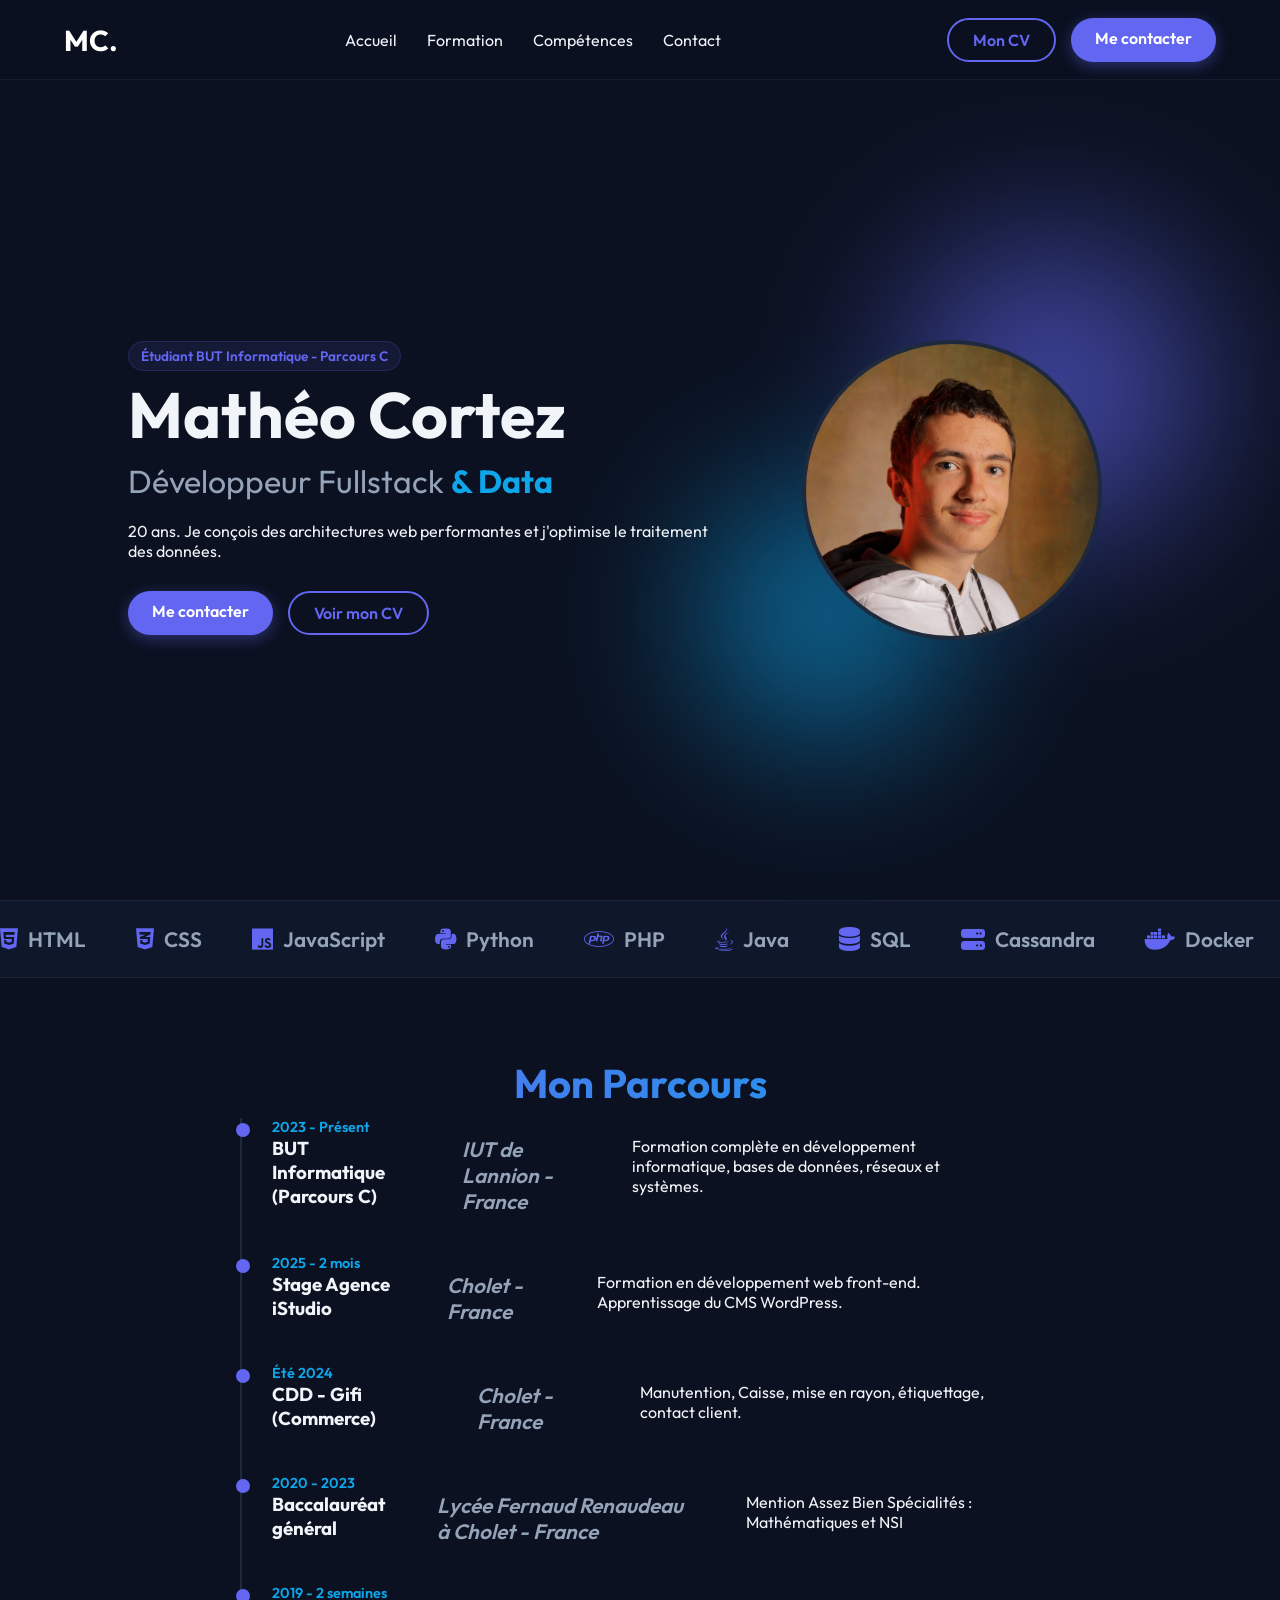
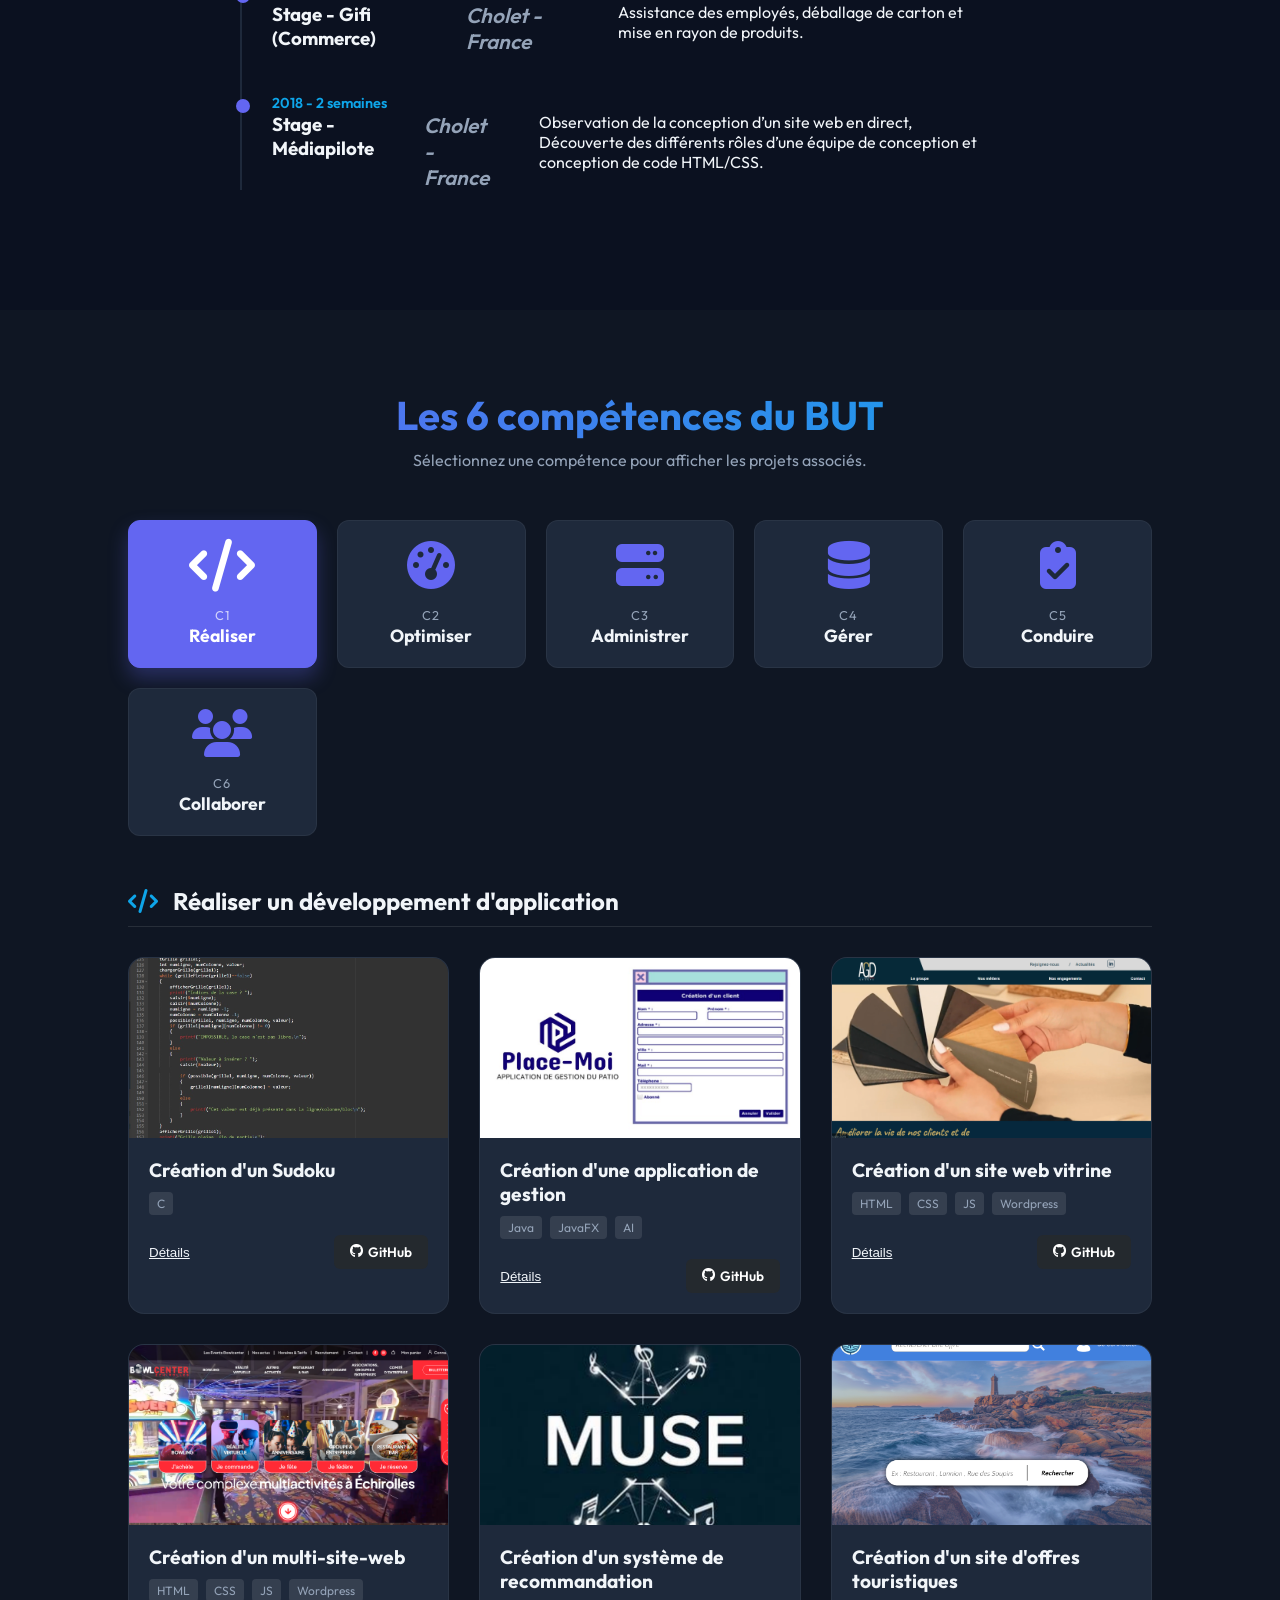
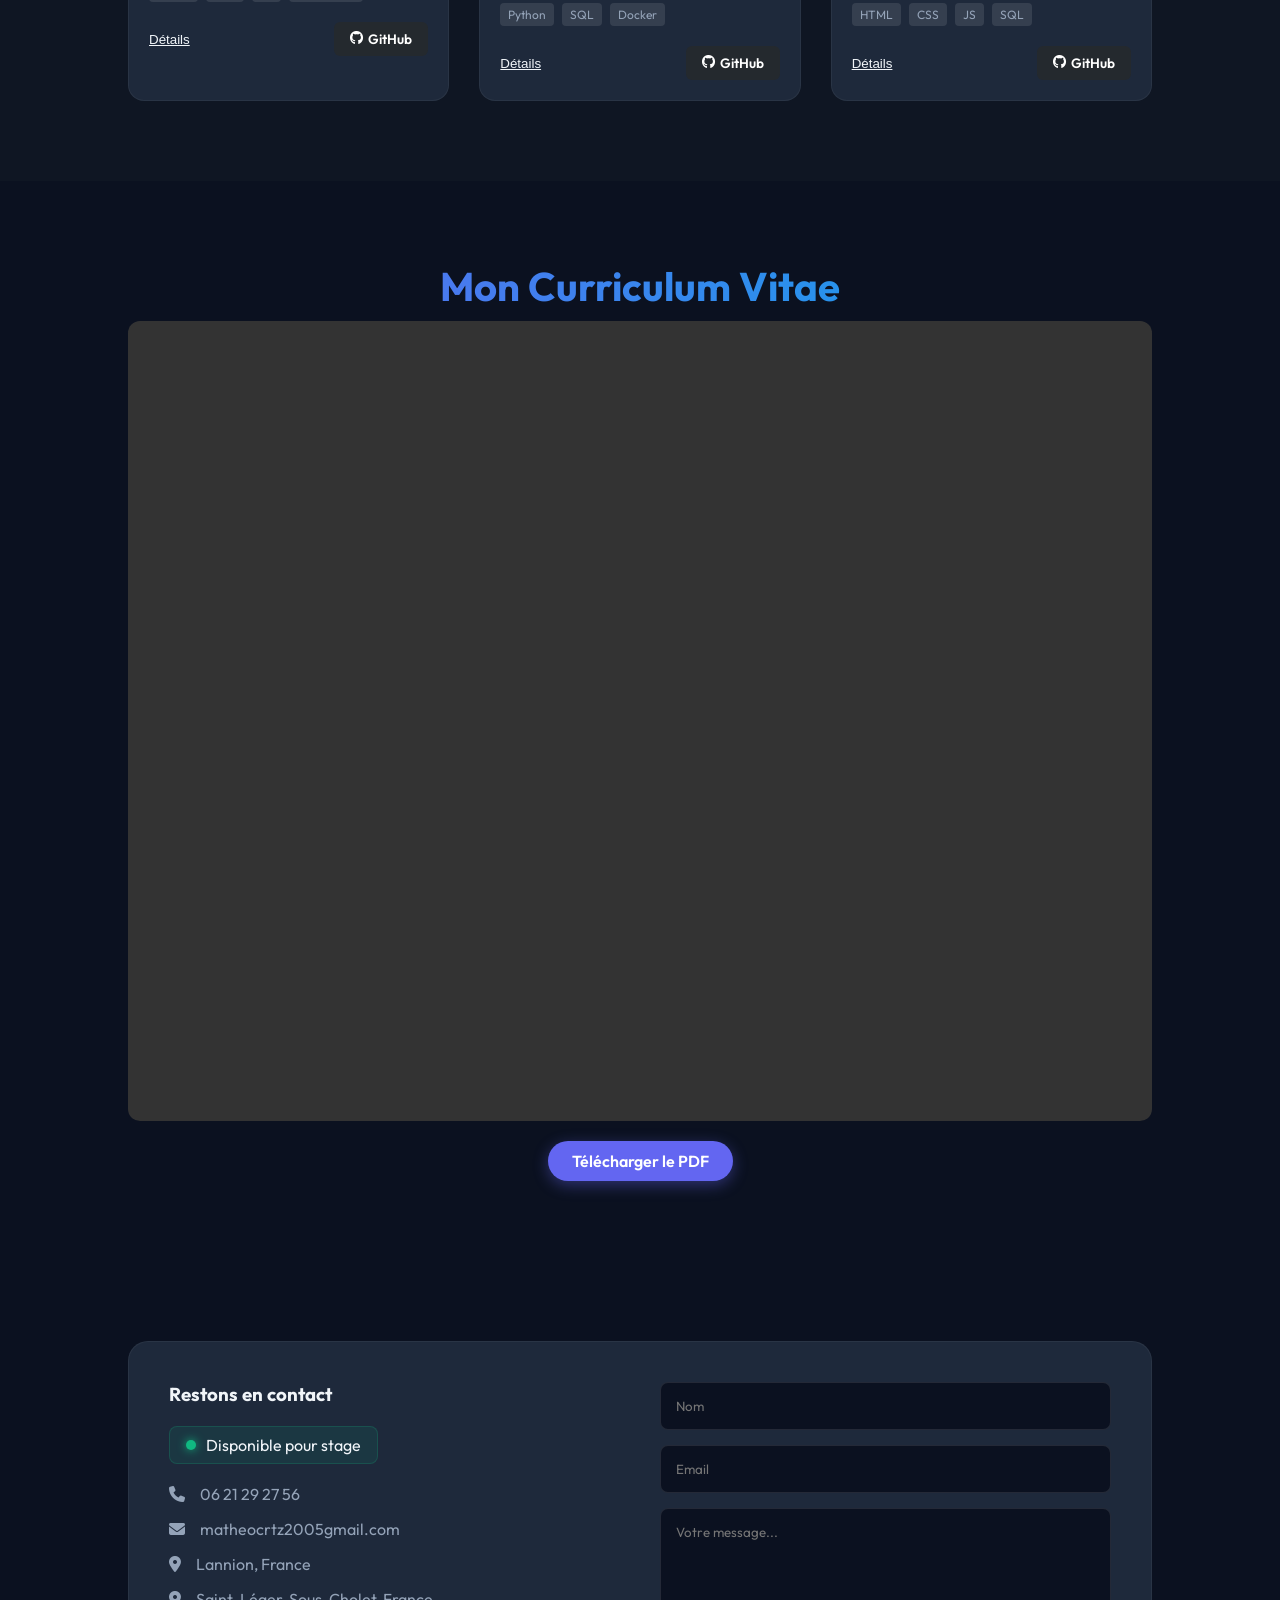
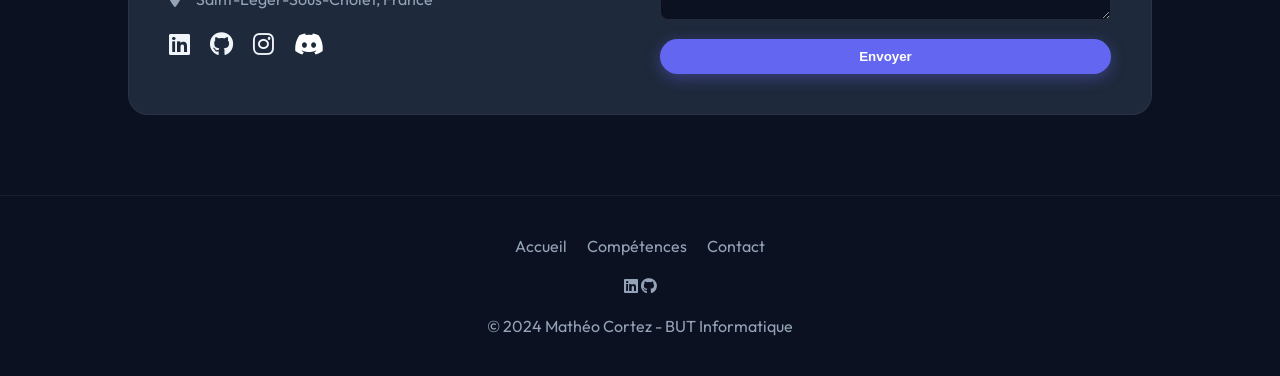
==== commit 4962c352: "update" ====
--- a/index.html
+++ b/index.html
@@ -256,6 +256,19 @@
                             </div>
                         </div>
                     </article>
+                    <article class="project-card">
+                        <div class="card-img" style="background-image: url('assets/pact.png')"></div>
+                        <div class="card-body">
+                            <h4>Création d'un site d'offres touristiques</h4>
+                            <div class="tags">
+                                <span>HTML</span><span>CSS</span><span>JS</span><span>SQL</span>
+                            </div>
+                            <div class="card-actions">
+                                <button class="btn-detail" onclick="openModal('proj17')">Détails</button>
+                                <a href="https://github.com/Noatarty/SAE_Ben7" class="btn-link github"><i class="fab fa-github"></i> GitHub</a>
+                            </div>
+                        </div>
+                    </article>
                 </div>
             </div>
 
@@ -397,6 +410,19 @@
                             </div>
                         </div>
                     </article>
+                    <article class="project-card">
+                        <div class="card-img" style="background-image: url('assets/pact.png')"></div>
+                        <div class="card-body">
+                            <h4>Création d'un site d'offres touristiques</h4>
+                            <div class="tags">
+                                <span>HTML</span><span>CSS</span><span>JS</span><span>SQL</span>
+                            </div>
+                            <div class="card-actions">
+                                <button class="btn-detail" onclick="openModal('proj17')">Détails</button>
+                                <a href="https://github.com/Noatarty/SAE_Ben7" class="btn-link github"><i class="fab fa-github"></i> GitHub</a>
+                            </div>
+                        </div>
+                    </article>
                 </div>
             </div>
 
@@ -431,6 +457,19 @@
                             </div>
                         </div>
                     </article>
+                    <article class="project-card">
+                        <div class="card-img" style="background-image: url('assets/pact.png')"></div>
+                        <div class="card-body">
+                            <h4>Création d'un site d'offres touristiques</h4>
+                            <div class="tags">
+                                <span>HTML</span><span>CSS</span><span>JS</span><span>SQL</span>
+                            </div>
+                            <div class="card-actions">
+                                <button class="btn-detail" onclick="openModal('proj17')">Détails</button>
+                                <a href="https://github.com/Noatarty/SAE_Ben7" class="btn-link github"><i class="fab fa-github"></i> GitHub</a>
+                            </div>
+                        </div>
+                    </article>
                 </div>
             </div>
 
@@ -462,6 +501,32 @@
                             <div class="card-actions">
                                 <button class="btn-detail" onclick="openModal('proj12')">Détails</button>
                                 <a href="https://github.com/Matheo-Cortez/SAE2.06" class="btn-link github"><i class="fab fa-github"></i> GitHub</a>
+                            </div>
+                        </div>
+                    </article>
+                    <article class="project-card">
+                        <div class="card-img" style="background-image: url('assets/pact.png')"></div>
+                        <div class="card-body">
+                            <h4>Création d'un site d'offres touristiques</h4>
+                            <div class="tags">
+                                <span>HTML</span><span>CSS</span><span>JS</span><span>SQL</span>
+                            </div>
+                            <div class="card-actions">
+                                <button class="btn-detail" onclick="openModal('proj17')">Détails</button>
+                                <a href="https://github.com/Noatarty/SAE_Ben7" class="btn-link github"><i class="fab fa-github"></i> GitHub</a>
+                            </div>
+                        </div>
+                    </article>
+                    <article class="project-card">
+                        <div class="card-img" style="background-image: url('assets/muse.png')"></div>
+                        <div class="card-body">
+                            <h4>Création d'un système de recommandation</h4>
+                            <div class="tags">
+                                <span>Python</span><span>SQL</span><span>Docker</span>
+                            </div>
+                            <div class="card-actions">
+                                <button class="btn-detail" onclick="openModal('proj16')">Détails</button>
+                                <a href="https://github.com/orgs/IUT-InTheEnd/repositories" class="btn-link github"><i class="fab fa-github"></i> GitHub</a>
                             </div>
                         </div>
                     </article>
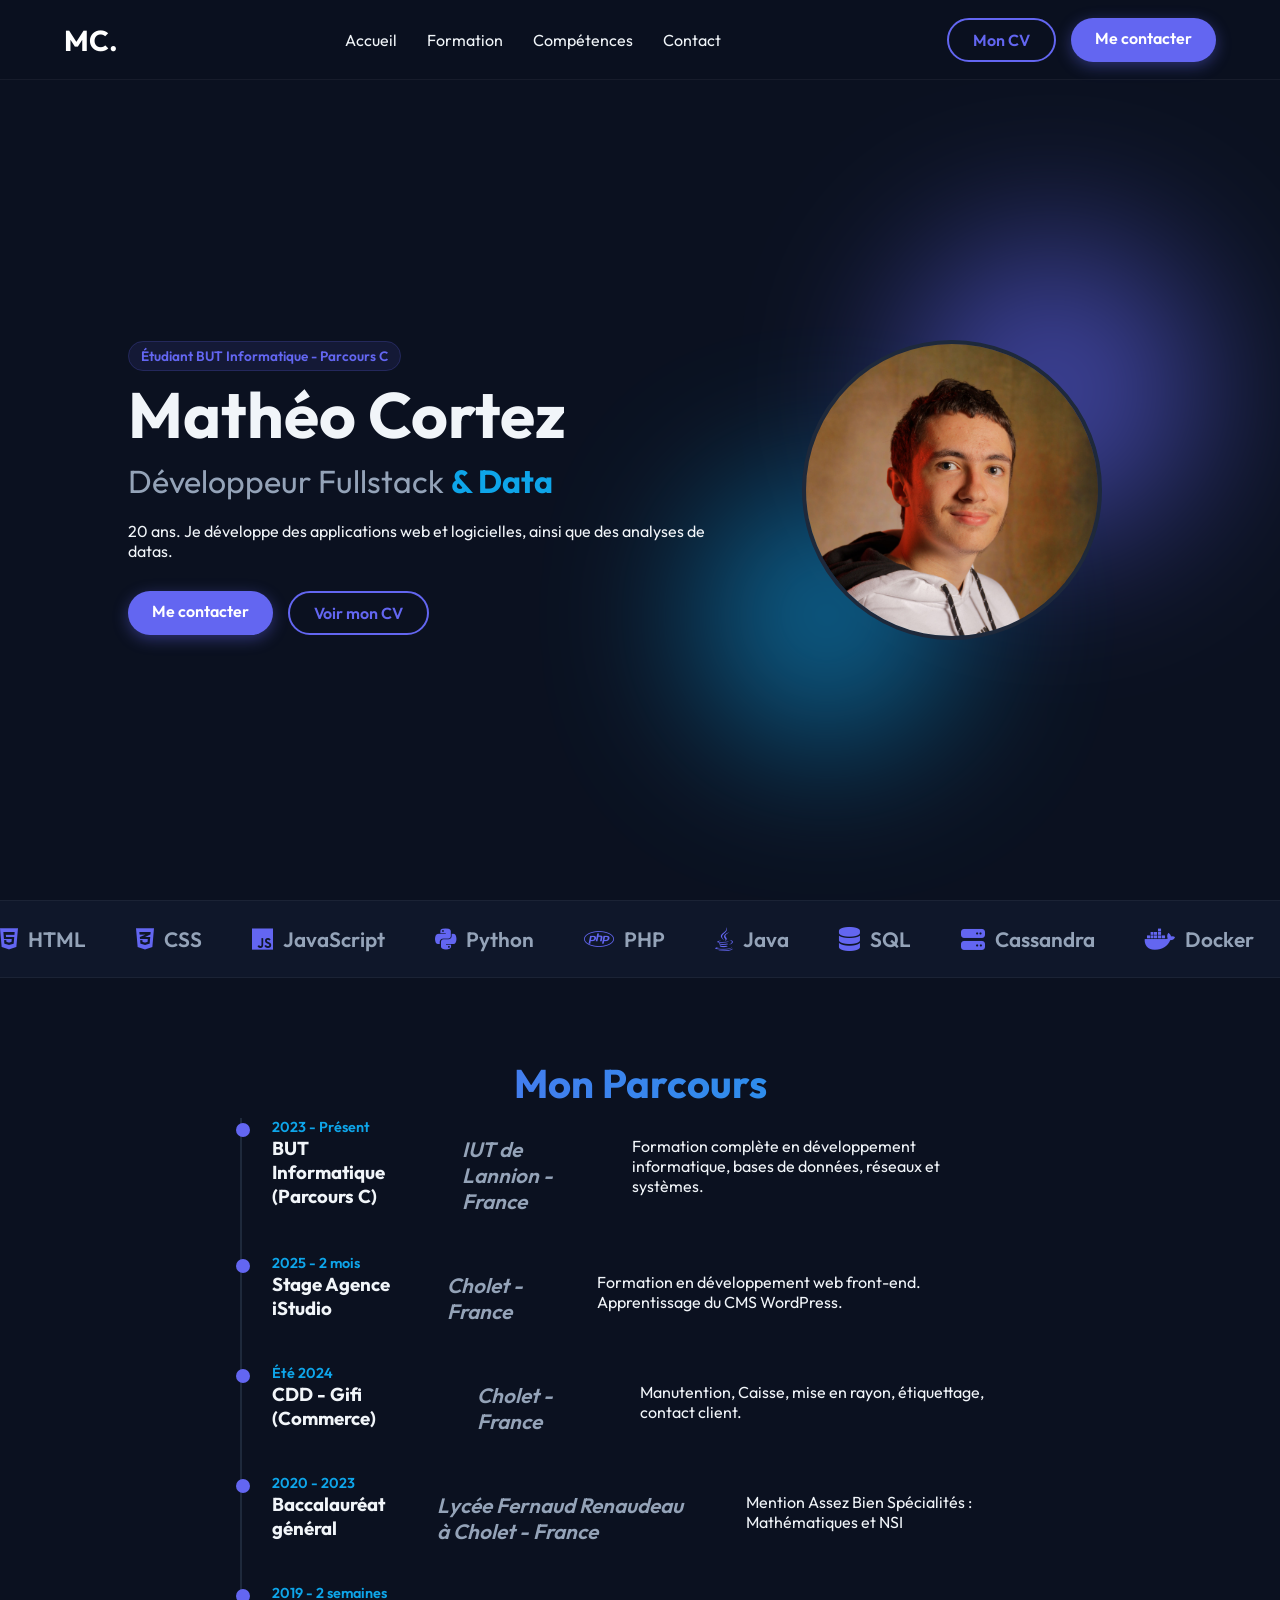
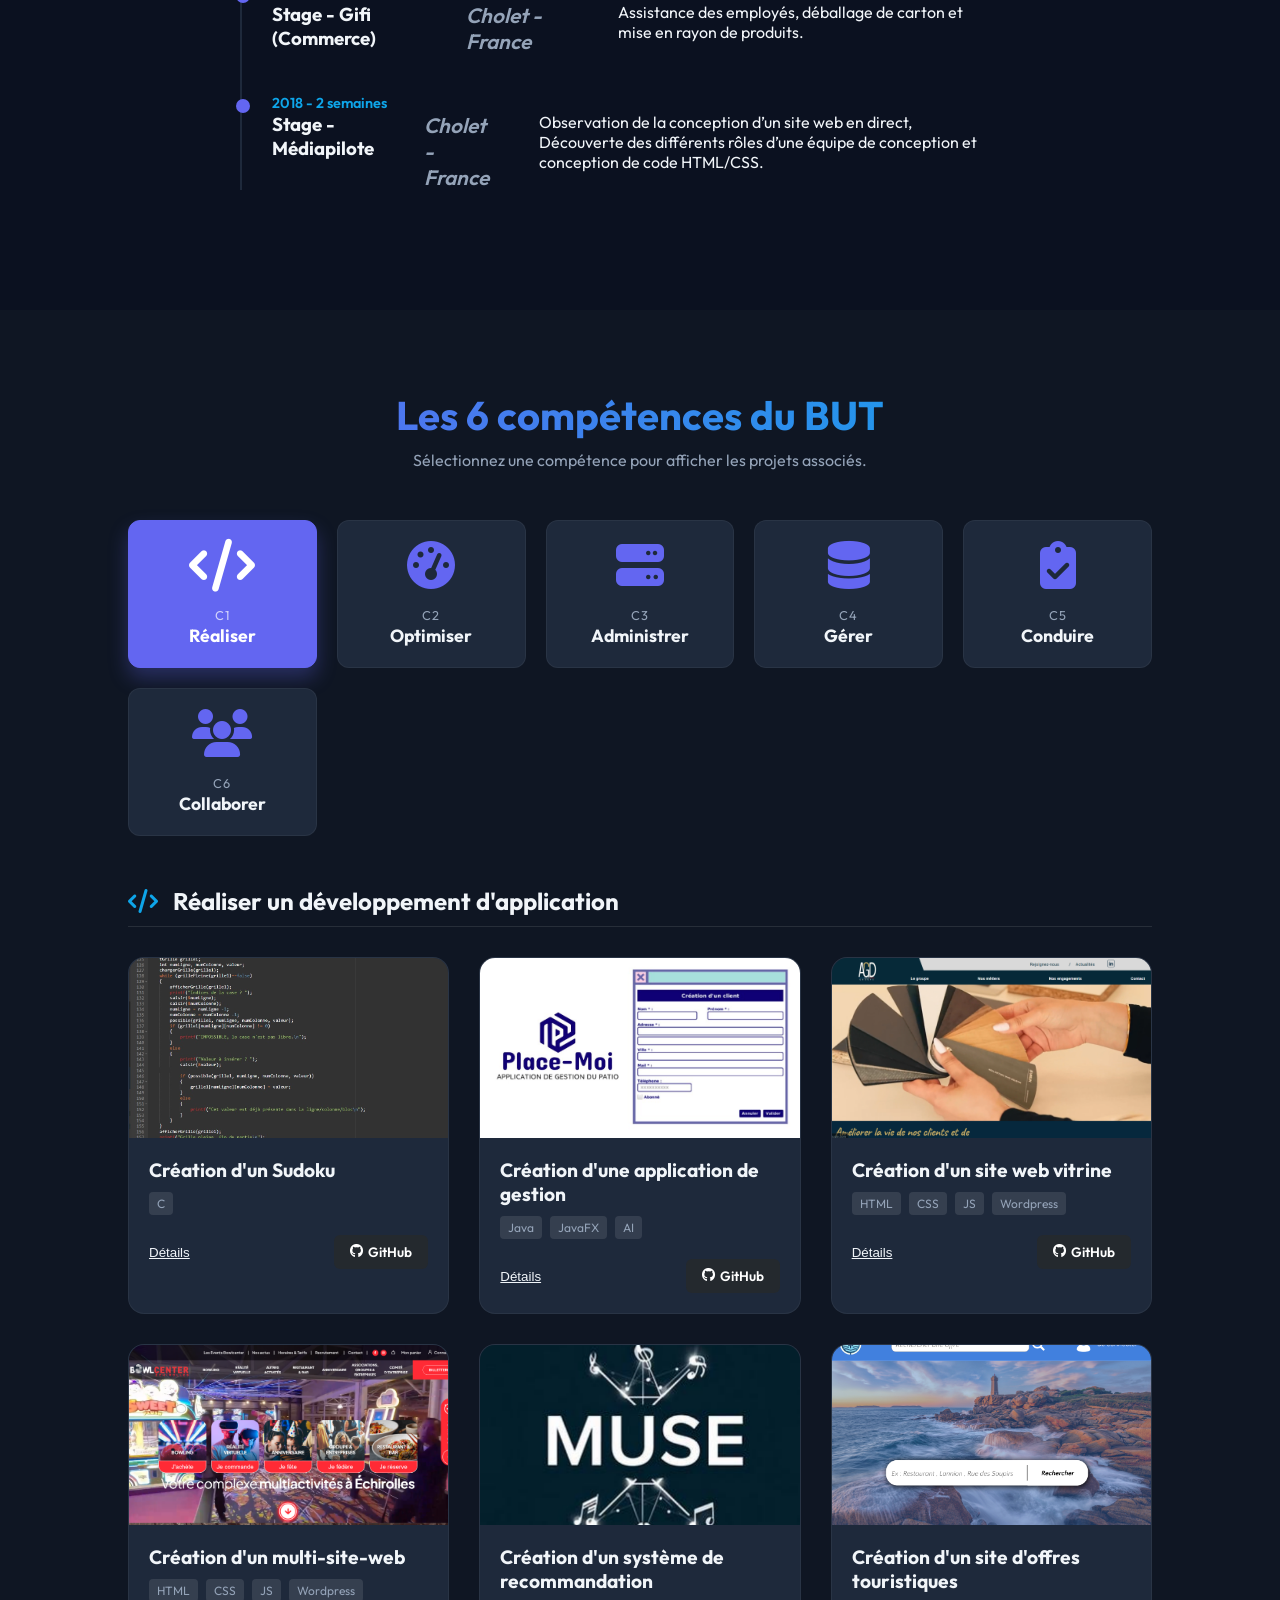
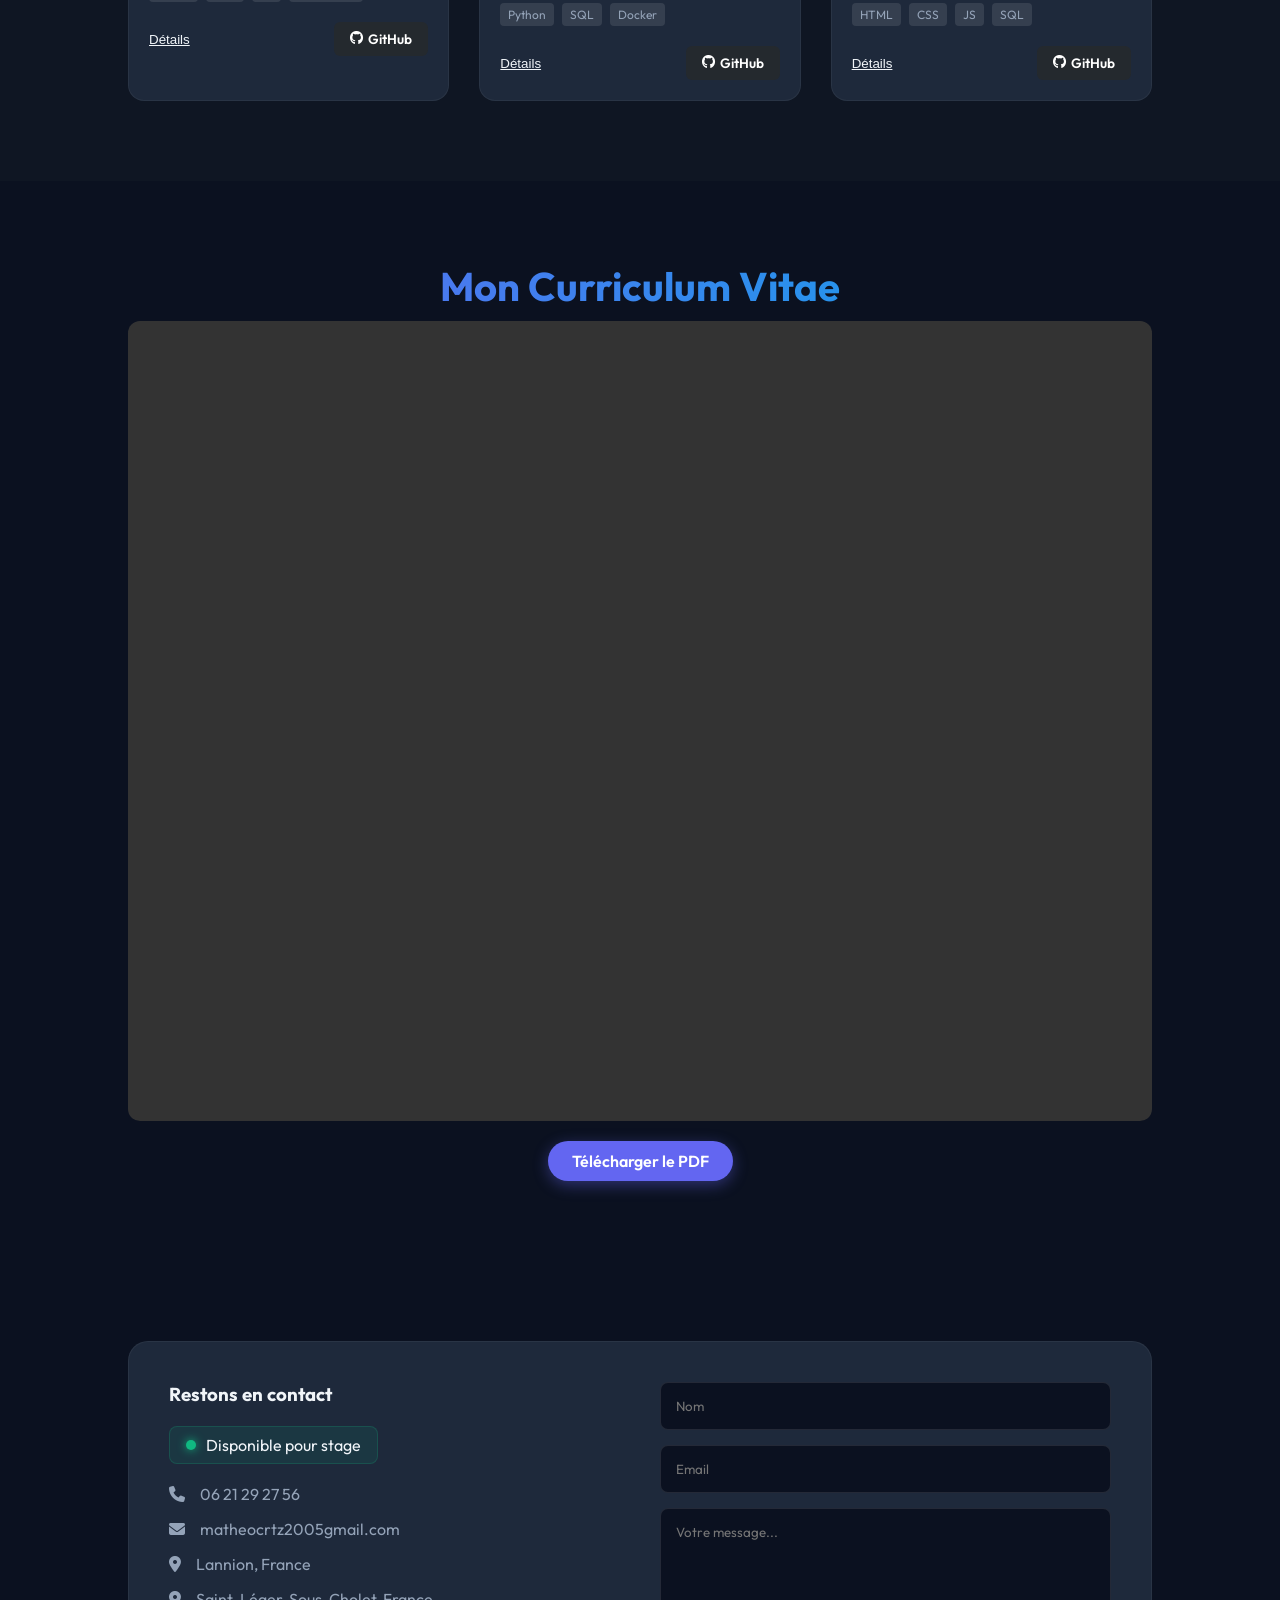
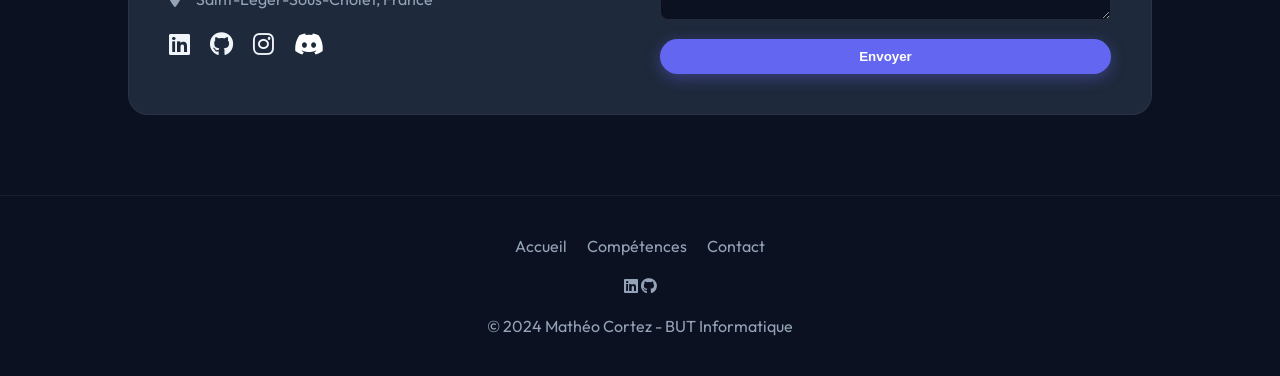
==== commit 8791b867: "update" ====
--- a/index.html
+++ b/index.html
@@ -28,7 +28,7 @@
             <span class="tag">Étudiant BUT Informatique - Parcours C</span>
             <h1>Mathéo Cortez</h1>
             <h2>Développeur Fullstack <span class="highlight">& Data</span></h2>
-            <p>20 ans. Je conçois des architectures web performantes et j'optimise le traitement des données.</p>
+            <p>20 ans. Je développe des applications web et logicielles, ainsi que des analyses de datas.</p>
             <div class="hero-btns">
                 <a href="#contact" class="btn btn-primary">Me contacter</a>
                 <a href="assets/CV_Cortez_Matheo.pdf" target="_blank" class="btn btn-outline">Voir mon CV</a>
@@ -569,10 +569,16 @@
                     </div>
                 </div>
             </div>
-            <form class="contact-form">
-                <input type="text" placeholder="Nom" required>
-                <input type="email" placeholder="Email" required>
-                <textarea placeholder="Votre message..." rows="5" required></textarea>
+            <form action="https://formsubmit.co/matheocrtz2005@gmail.com" method="POST" class="contact-form">
+    
+                <input type="hidden" name="_captcha" value="false">
+                <input type="hidden" name="_next" value="http://ton-site-internet.com/#contact">
+                <input type="hidden" name="_subject" value="Nouveau contact depuis le Portfolio !">
+
+                <input type="text" name="nom" placeholder="Nom" required>
+                <input type="email" name="email" placeholder="Email" required>
+                <textarea name="message" placeholder="Votre message..." rows="5" required></textarea>
+                
                 <button type="submit" class="btn btn-primary">Envoyer</button>
             </form>
         </div>
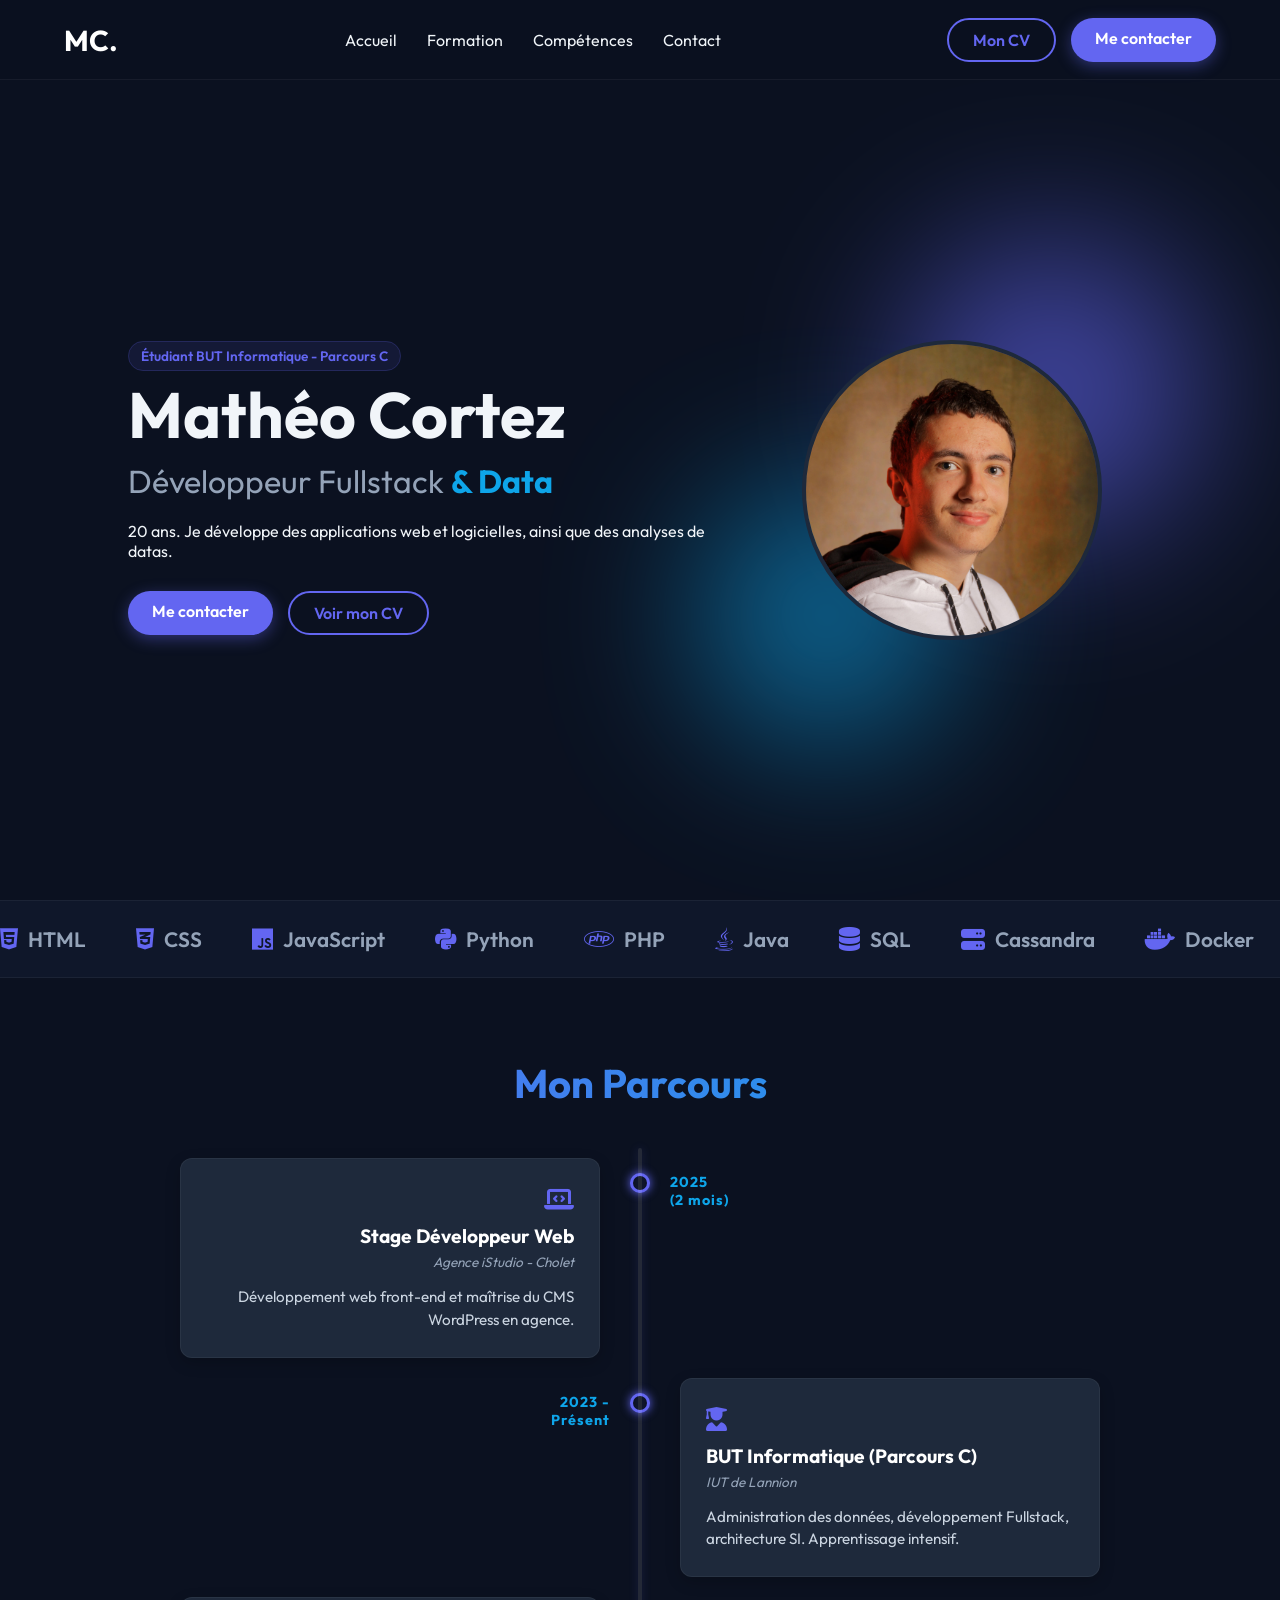
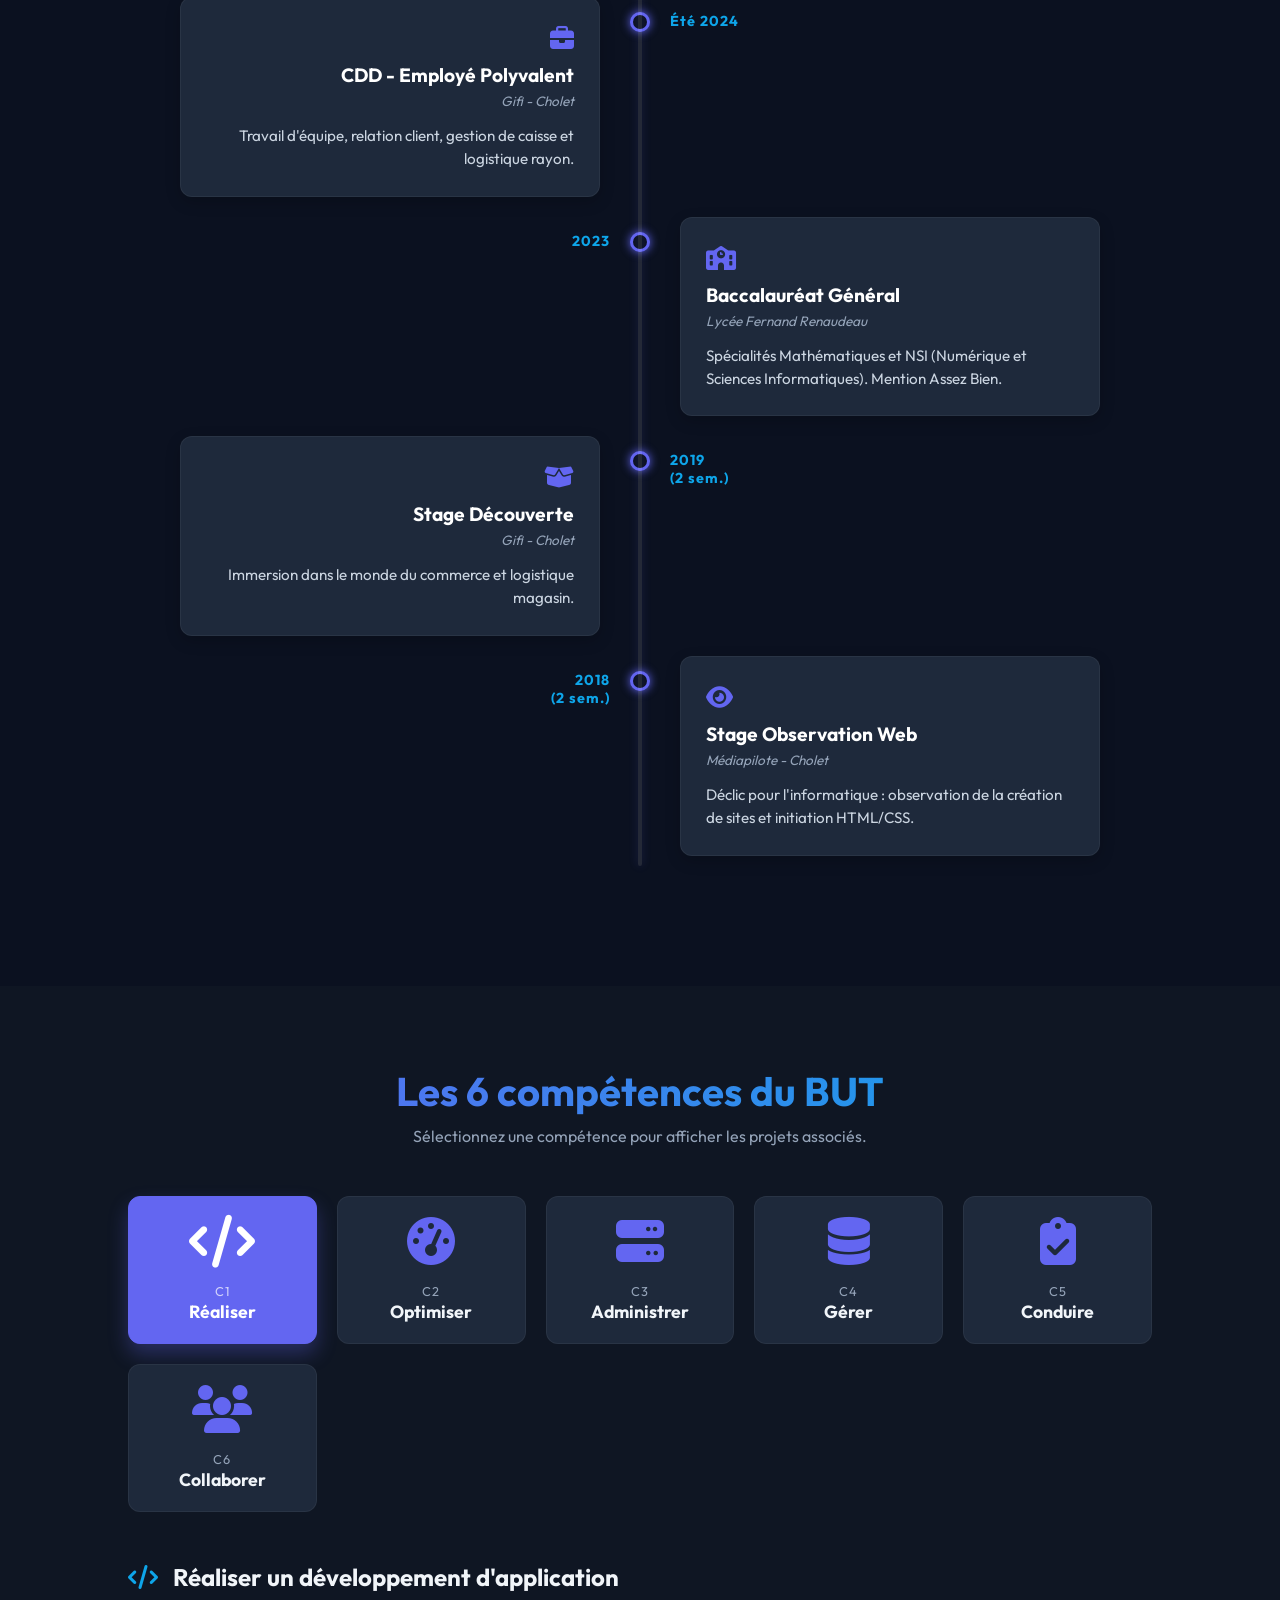
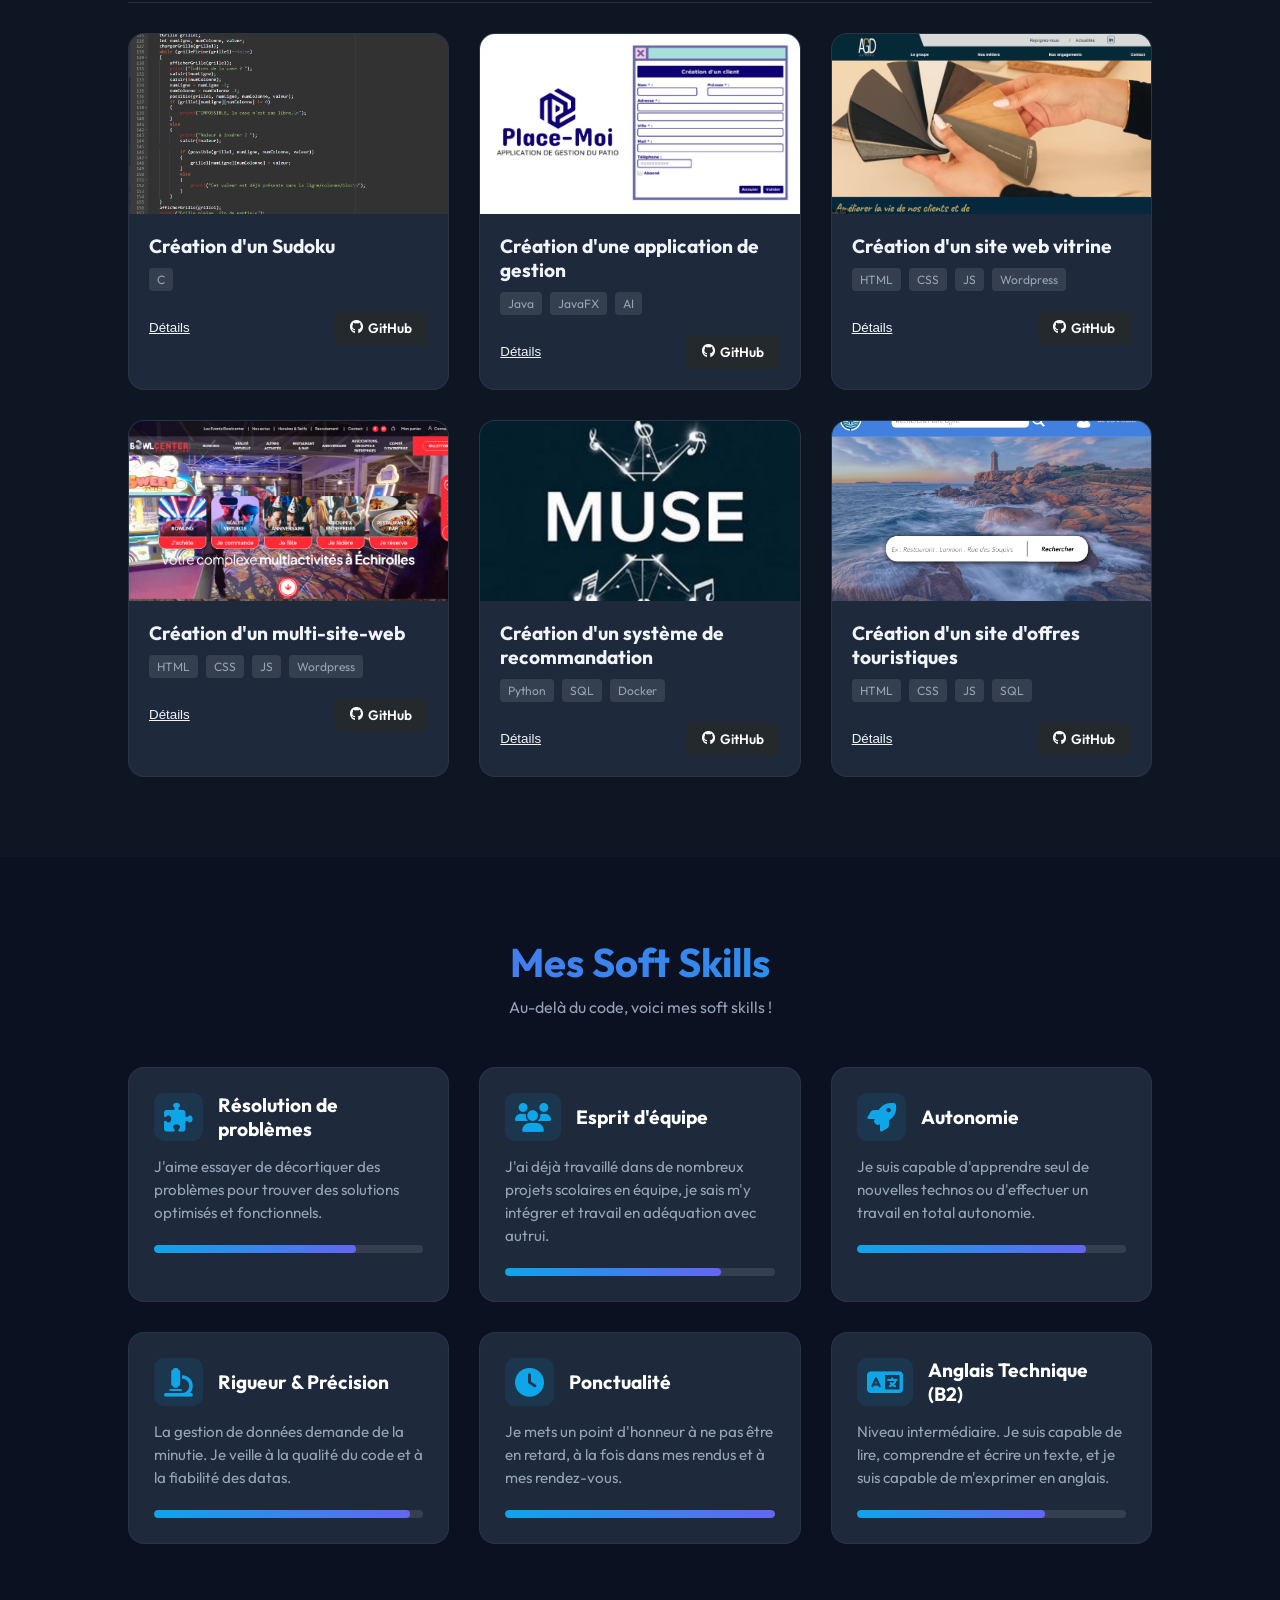
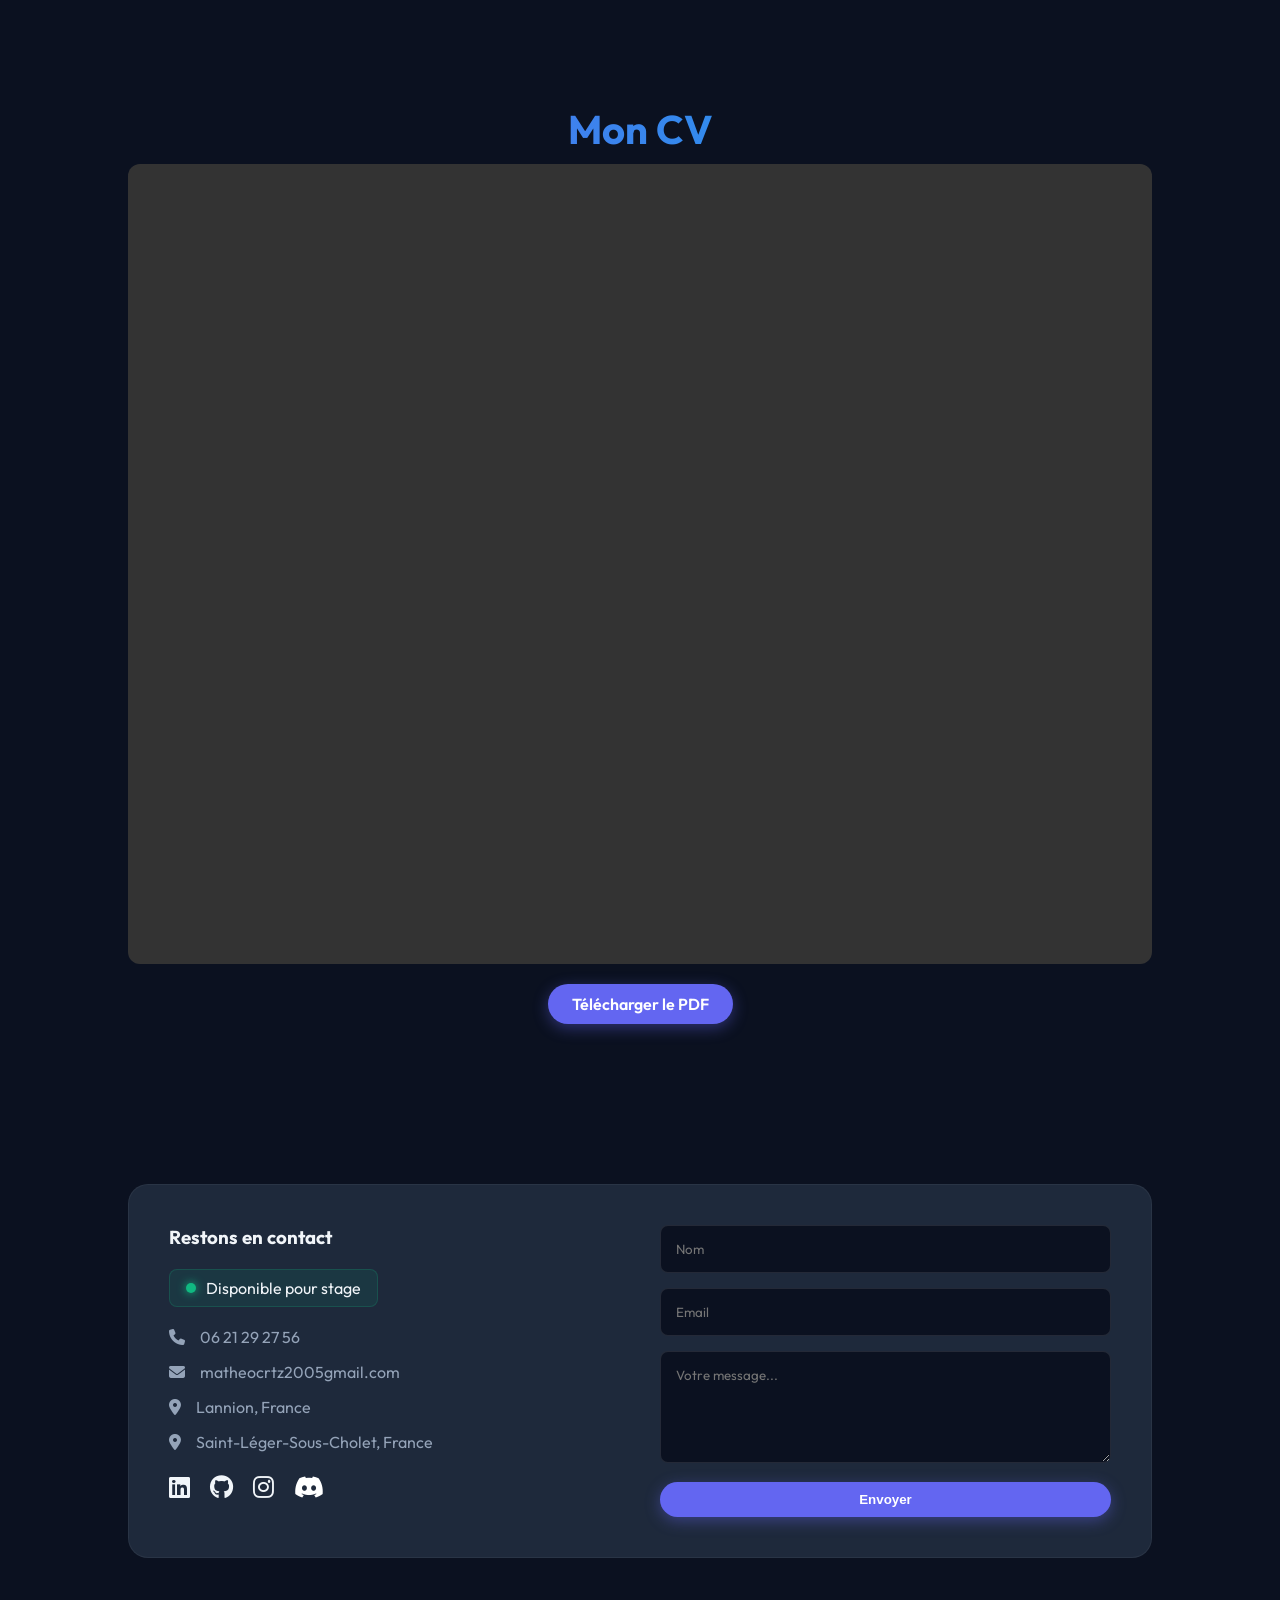
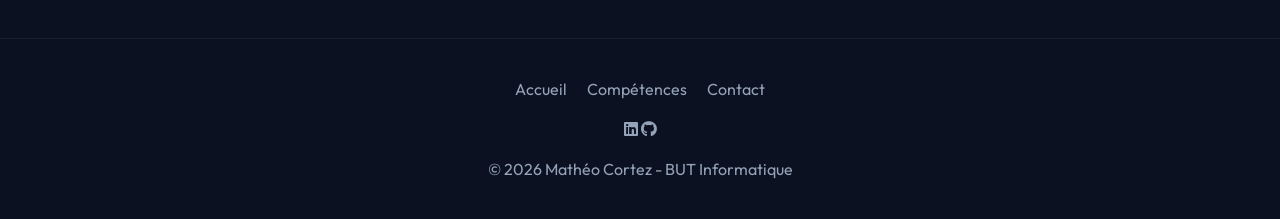
==== commit 428d189f: "update" ====
--- a/index.html
+++ b/index.html
@@ -79,54 +79,73 @@
     <section id="formation">
         <h2 class="section-title">Mon Parcours</h2>
         <div class="timeline">
+            
             <div class="timeline-item">
-                <div class="date">2023 - Présent</div>
-                <div class="content">
+                <div class="timeline-dot"></div>
+                <div class="timeline-date">2025 <br>(2 mois)</div>
+                <div class="timeline-content">
+                    <div class="icon-box"><i class="fas fa-laptop-code"></i></div>
+                    <h3>Stage Développeur Web</h3>
+                    <span class="place">Agence iStudio - Cholet</span>
+                    <p>Développement web front-end et maîtrise du CMS WordPress en agence.</p>
+                </div>
+            </div>
+
+            <div class="timeline-item">
+                <div class="timeline-dot"></div>
+                <div class="timeline-date">2023 - Présent</div>
+                <div class="timeline-content">
+                    <div class="icon-box"><i class="fas fa-user-graduate"></i></div>
                     <h3>BUT Informatique (Parcours C)</h3>
-                    <span class="place">IUT de Lannion - France</span>
-                    <p>Formation complète en développement informatique, bases de données, réseaux et systèmes.</p>
-                </div>
-            </div>
+                    <span class="place">IUT de Lannion</span>
+                    <p>Administration des données, développement Fullstack, architecture SI. Apprentissage intensif.</p>
+                </div>
+            </div>
+
             <div class="timeline-item">
-                <div class="date">2025 - 2 mois</div>
-                <div class="content">
-                    <h3>Stage Agence iStudio</h3>
-                    <span class="place">Cholet - France</span>
-                    <p>Formation en développement web front-end. Apprentissage du CMS WordPress.</p>
-                </div>
-            </div>
+                <div class="timeline-dot"></div>
+                <div class="timeline-date">Été 2024</div>
+                <div class="timeline-content">
+                    <div class="icon-box"><i class="fas fa-briefcase"></i></div>
+                    <h3>CDD - Employé Polyvalent</h3>
+                    <span class="place">Gifi - Cholet</span>
+                    <p>Travail d'équipe, relation client, gestion de caisse et logistique rayon.</p>
+                </div>
+            </div>
+
             <div class="timeline-item">
-                <div class="date">Été 2024</div>
-                <div class="content">
-                    <h3>CDD - Gifi (Commerce)</h3>
-                    <span class="place">Cholet - France</span>
-                    <p>Manutention, Caisse, mise en rayon, étiquettage, contact client.</p>
-                </div>
-            </div>
+                <div class="timeline-dot"></div>
+                <div class="timeline-date">2023</div>
+                <div class="timeline-content">
+                    <div class="icon-box"><i class="fas fa-school"></i></div>
+                    <h3>Baccalauréat Général</h3>
+                    <span class="place">Lycée Fernand Renaudeau</span>
+                    <p>Spécialités Mathématiques et NSI (Numérique et Sciences Informatiques). Mention Assez Bien.</p>
+                </div>
+            </div>
+
             <div class="timeline-item">
-                <div class="date">2020 - 2023</div>
-                <div class="content">
-                    <h3>Baccalauréat général</h3>
-                    <span class="place">Lycée Fernaud Renaudeau à Cholet - France</span>
-                    <p>Mention Assez Bien Spécialités : Mathématiques et NSI</p>
-                </div>
-            </div>
+                <div class="timeline-dot"></div>
+                <div class="timeline-date">2019 <br>(2 sem.)</div>
+                <div class="timeline-content">
+                    <div class="icon-box"><i class="fas fa-box-open"></i></div>
+                    <h3>Stage Découverte</h3>
+                    <span class="place">Gifi - Cholet</span>
+                    <p>Immersion dans le monde du commerce et logistique magasin.</p>
+                </div>
+            </div>
+
             <div class="timeline-item">
-                <div class="date">2019 - 2 semaines</div>
-                <div class="content">
-                    <h3>Stage - Gifi (Commerce)</h3>
-                    <span class="place">Cholet - France</span>
-                    <p>Assistance des employés, déballage de carton et mise en rayon de produits.</p>
-                </div>
-            </div>
-            <div class="timeline-item">
-                <div class="date">2018 - 2 semaines</div>
-                <div class="content">
-                    <h3>Stage - Médiapilote</h3>
-                    <span class="place">Cholet - France</span>
-                    <p>Observation de la conception d’un site web en direct, Découverte des différents rôles d’une équipe de conception et conception de code HTML/CSS.</p>
-                </div>
-            </div>
+                <div class="timeline-dot"></div>
+                <div class="timeline-date">2018 <br>(2 sem.)</div>
+                <div class="timeline-content">
+                    <div class="icon-box"><i class="fas fa-eye"></i></div>
+                    <h3>Stage Observation Web</h3>
+                    <span class="place">Médiapilote - Cholet</span>
+                    <p>Déclic pour l'informatique : observation de la création de sites et initiation HTML/CSS.</p>
+                </div>
+            </div>
+
         </div>
     </section>
 
@@ -200,7 +219,7 @@
                             </div>
                             <div class="card-actions">
                                 <button class="btn-detail" onclick="openModal('proj1')">Détails</button>
-                                <a href="https://github.com/Matheo-Cortez/SAE1.01" class="btn-link github"><i class="fab fa-github"></i> GitHub</a>
+                                <a href="https://github.com/Matheo-Cortez/SAE1.01" target="_blank" class="btn-link github"><i class="fab fa-github"></i> GitHub</a>
                             </div>
                         </div>
                     </article>
@@ -213,7 +232,7 @@
                             </div>
                             <div class="card-actions">
                                 <button class="btn-detail" onclick="openModal('proj2')">Détails</button>
-                                <a href="https://github.com/Matheo-Cortez/SAE2.01" class="btn-link github"><i class="fab fa-github"></i> GitHub</a>
+                                <a href="https://github.com/Matheo-Cortez/SAE2.01" target="_blank" class="btn-link github"><i class="fab fa-github"></i> GitHub</a>
                             </div>
                         </div>
                     </article>
@@ -226,7 +245,7 @@
                             </div>
                             <div class="card-actions">
                                 <button class="btn-detail" onclick="openModal('proj13')">Détails</button>
-                                <a href="https://agdgroupe.com/" class="btn-link github"><i class="fab fa-github"></i> GitHub</a>
+                                <a href="https://agdgroupe.com/" target="_blank" class="btn-link github"><i class="fab fa-github"></i> GitHub</a>
                             </div>
                         </div>
                     </article>
@@ -239,7 +258,7 @@
                             </div>
                             <div class="card-actions">
                                 <button class="btn-detail" onclick="openModal('proj14')">Détails</button>
-                                <a href="https://echirolles.bowlcenter.fr/" class="btn-link github"><i class="fab fa-github"></i> GitHub</a>
+                                <a href="https://echirolles.bowlcenter.fr/" target="_blank" class="btn-link github"><i class="fab fa-github"></i> GitHub</a>
                             </div>
                         </div>
                     </article>
@@ -252,7 +271,7 @@
                             </div>
                             <div class="card-actions">
                                 <button class="btn-detail" onclick="openModal('proj16')">Détails</button>
-                                <a href="https://github.com/orgs/IUT-InTheEnd/repositories" class="btn-link github"><i class="fab fa-github"></i> GitHub</a>
+                                <a href="https://github.com/orgs/IUT-InTheEnd/repositories" target="_blank" class="btn-link github"><i class="fab fa-github"></i> GitHub</a>
                             </div>
                         </div>
                     </article>
@@ -265,7 +284,7 @@
                             </div>
                             <div class="card-actions">
                                 <button class="btn-detail" onclick="openModal('proj17')">Détails</button>
-                                <a href="https://github.com/Noatarty/SAE_Ben7" class="btn-link github"><i class="fab fa-github"></i> GitHub</a>
+                                <a href="https://github.com/Noatarty/SAE_Ben7" target="_blank" class="btn-link github"><i class="fab fa-github"></i> GitHub</a>
                             </div>
                         </div>
                     </article>
@@ -286,7 +305,7 @@
                             </div>
                             <div class="card-actions">
                                 <button class="btn-detail" onclick="openModal('proj3')">Détails</button>
-                                <a href="https://github.com/Matheo-Cortez/SAE1.02" class="btn-link github"><i class="fab fa-github"></i> GitHub</a>
+                                <a href="https://github.com/Matheo-Cortez/SAE1.02" target="_blank" class="btn-link github"><i class="fab fa-github"></i> GitHub</a>
                             </div>
                         </div>
                     </article>
@@ -299,7 +318,7 @@
                             </div>
                             <div class="card-actions">
                                 <button class="btn-detail" onclick="openModal('proj4')">Détails</button>
-                                <a href="https://github.com/Matheo-Cortez/SAE2.02" class="btn-link github"><i class="fab fa-github"></i> GitHub</a>
+                                <a href="https://github.com/Matheo-Cortez/SAE2.02" target="_blank" class="btn-link github"><i class="fab fa-github"></i> GitHub</a>
                             </div>
                         </div>
                     </article>
@@ -312,7 +331,7 @@
                             </div>
                             <div class="card-actions">
                                 <button class="btn-detail" onclick="openModal('proj15')">Détails</button>
-                                <a href="#" class="btn-link github"><i class="fab fa-github"></i> GitHub</a>
+                                <a href="#" target="_blank" class="btn-link github"><i class="fab fa-github"></i> GitHub</a>
                             </div>
                         </div>
                     </article>
@@ -325,7 +344,7 @@
                             </div>
                             <div class="card-actions">
                                 <button class="btn-detail" onclick="openModal('proj16')">Détails</button>
-                                <a href="https://github.com/orgs/IUT-InTheEnd/repositories" class="btn-link github"><i class="fab fa-github"></i> GitHub</a>
+                                <a href="https://github.com/orgs/IUT-InTheEnd/repositories" target="_blank" class="btn-link github"><i class="fab fa-github"></i> GitHub</a>
                             </div>
                         </div>
                     </article>
@@ -346,7 +365,7 @@
                             </div>
                             <div class="card-actions">
                                 <button class="btn-detail" onclick="openModal('proj5')">Détails</button>
-                                <a href="https://github.com/Matheo-Cortez/SAE1.03" class="btn-link github"><i class="fab fa-github"></i> GitHub</a>
+                                <a href="https://github.com/Matheo-Cortez/SAE1.03" target="_blank" class="btn-link github"><i class="fab fa-github"></i> GitHub</a>
                             </div>
                         </div>
                     </article>
@@ -359,7 +378,20 @@
                             </div>
                             <div class="card-actions">
                                 <button class="btn-detail" onclick="openModal('proj6')">Détails</button>
-                                <a href="https://github.com/Matheo-Cortez/SAE2.03" class="btn-link github"><i class="fab fa-github"></i> GitHub</a>
+                                <a href="https://github.com/Matheo-Cortez/SAE2.03" target="_blank" class="btn-link github"><i class="fab fa-github"></i> GitHub</a>
+                            </div>
+                        </div>
+                    </article>
+                    <article class="project-card">
+                        <div class="card-img" style="background-image: url('assets/muse.png')"></div>
+                        <div class="card-body">
+                            <h4>Création d'un système de recommandation</h4>
+                            <div class="tags">
+                                <span>Python</span><span>SQL</span><span>Docker</span>
+                            </div>
+                            <div class="card-actions">
+                                <button class="btn-detail" onclick="openModal('proj16')">Détails</button>
+                                <a href="https://github.com/orgs/IUT-InTheEnd/repositories" target="_blank" class="btn-link github"><i class="fab fa-github"></i> GitHub</a>
                             </div>
                         </div>
                     </article>
@@ -380,7 +412,7 @@
                             </div>
                             <div class="card-actions">
                                 <button class="btn-detail" onclick="openModal('proj7')">Détails</button>
-                                <a href="https://github.com/Matheo-Cortez/SAE1.04" class="btn-link github"><i class="fab fa-github"></i> GitHub</a>
+                                <a href="https://github.com/Matheo-Cortez/SAE1.04" target="_blank" class="btn-link github"><i class="fab fa-github"></i> GitHub</a>
                             </div>
                         </div>
                     </article>
@@ -393,7 +425,7 @@
                             </div>
                             <div class="card-actions">
                                 <button class="btn-detail" onclick="openModal('proj8')">Détails</button>
-                                <a href="https://github.com/Matheo-Cortez/SAE2.04" class="btn-link github"><i class="fab fa-github"></i> GitHub</a>
+                                <a href="https://github.com/Matheo-Cortez/SAE2.04" target="_blank" class="btn-link github"><i class="fab fa-github"></i> GitHub</a>
                             </div>
                         </div>
                     </article>
@@ -406,7 +438,7 @@
                             </div>
                             <div class="card-actions">
                                 <button class="btn-detail" onclick="openModal('proj16')">Détails</button>
-                                <a href="https://github.com/orgs/IUT-InTheEnd/repositories" class="btn-link github"><i class="fab fa-github"></i> GitHub</a>
+                                <a href="https://github.com/orgs/IUT-InTheEnd/repositories" target="_blank" class="btn-link github"><i class="fab fa-github"></i> GitHub</a>
                             </div>
                         </div>
                     </article>
@@ -419,7 +451,20 @@
                             </div>
                             <div class="card-actions">
                                 <button class="btn-detail" onclick="openModal('proj17')">Détails</button>
-                                <a href="https://github.com/Noatarty/SAE_Ben7" class="btn-link github"><i class="fab fa-github"></i> GitHub</a>
+                                <a href="https://github.com/Noatarty/SAE_Ben7" target="_blank" class="btn-link github"><i class="fab fa-github"></i> GitHub</a>
+                            </div>
+                        </div>
+                    </article>
+                    <article class="project-card">
+                        <div class="card-img" style="background-image: url('assets/predictor.png')"></div>
+                        <div class="card-body">
+                            <h4>Anime Predictor</h4>
+                            <div class="tags">
+                                <span>Python</span><span>CSV</span>
+                            </div>
+                            <div class="card-actions">
+                                <button class="btn-detail" onclick="openModal('proj18')">Détails</button>
+                                <a href="https://github.com/mdekerga/Anime" target="_blank" class="btn-link github"><i class="fab fa-github"></i> GitHub</a>
                             </div>
                         </div>
                     </article>
@@ -440,7 +485,7 @@
                             </div>
                             <div class="card-actions">
                                 <button class="btn-detail" onclick="openModal('proj9')">Détails</button>
-                                <a href="https://github.com/Matheo-Cortez/SAE1.05" class="btn-link github"><i class="fab fa-github"></i> GitHub</a>
+                                <a href="https://github.com/Matheo-Cortez/SAE1.05" target="_blank" class="btn-link github"><i class="fab fa-github"></i> GitHub</a>
                             </div>
                         </div>
                     </article>
@@ -453,7 +498,20 @@
                             </div>
                             <div class="card-actions">
                                 <button class="btn-detail" onclick="openModal('proj10')">Détails</button>
-                                <a href="https://github.com/Matheo-Cortez/SAE2.05" class="btn-link github"><i class="fab fa-github"></i> GitHub</a>
+                                <a href="https://github.com/Matheo-Cortez/SAE2.05" target="_blank" class="btn-link github"><i class="fab fa-github"></i> GitHub</a>
+                            </div>
+                        </div>
+                    </article>
+                    <article class="project-card">
+                        <div class="card-img" style="background-image: url('assets/muse.png')"></div>
+                        <div class="card-body">
+                            <h4>Création d'un système de recommandation</h4>
+                            <div class="tags">
+                                <span>Python</span><span>SQL</span><span>Docker</span>
+                            </div>
+                            <div class="card-actions">
+                                <button class="btn-detail" onclick="openModal('proj16')">Détails</button>
+                                <a href="https://github.com/orgs/IUT-InTheEnd/repositories" target="_blank" class="btn-link github"><i class="fab fa-github"></i> GitHub</a>
                             </div>
                         </div>
                     </article>
@@ -466,7 +524,7 @@
                             </div>
                             <div class="card-actions">
                                 <button class="btn-detail" onclick="openModal('proj17')">Détails</button>
-                                <a href="https://github.com/Noatarty/SAE_Ben7" class="btn-link github"><i class="fab fa-github"></i> GitHub</a>
+                                <a href="https://github.com/Noatarty/SAE_Ben7" target="_blank" class="btn-link github"><i class="fab fa-github"></i> GitHub</a>
                             </div>
                         </div>
                     </article>
@@ -487,7 +545,7 @@
                             </div>
                             <div class="card-actions">
                                 <button class="btn-detail" onclick="openModal('proj11')">Détails</button>
-                                <a href="https://github.com/Matheo-Cortez/SAE1.06" class="btn-link github"><i class="fab fa-github"></i> GitHub</a>
+                                <a href="https://github.com/Matheo-Cortez/SAE1.06" target="_blank" class="btn-link github"><i class="fab fa-github"></i> GitHub</a>
                             </div>
                         </div>
                     </article>
@@ -500,7 +558,7 @@
                             </div>
                             <div class="card-actions">
                                 <button class="btn-detail" onclick="openModal('proj12')">Détails</button>
-                                <a href="https://github.com/Matheo-Cortez/SAE2.06" class="btn-link github"><i class="fab fa-github"></i> GitHub</a>
+                                <a href="https://github.com/Matheo-Cortez/SAE2.06" target="_blank" class="btn-link github"><i class="fab fa-github"></i> GitHub</a>
                             </div>
                         </div>
                     </article>
@@ -513,7 +571,7 @@
                             </div>
                             <div class="card-actions">
                                 <button class="btn-detail" onclick="openModal('proj17')">Détails</button>
-                                <a href="https://github.com/Noatarty/SAE_Ben7" class="btn-link github"><i class="fab fa-github"></i> GitHub</a>
+                                <a href="https://github.com/Noatarty/SAE_Ben7" target="_blank" class="btn-link github"><i class="fab fa-github"></i> GitHub</a>
                             </div>
                         </div>
                     </article>
@@ -526,7 +584,7 @@
                             </div>
                             <div class="card-actions">
                                 <button class="btn-detail" onclick="openModal('proj16')">Détails</button>
-                                <a href="https://github.com/orgs/IUT-InTheEnd/repositories" class="btn-link github"><i class="fab fa-github"></i> GitHub</a>
+                                <a href="https://github.com/orgs/IUT-InTheEnd/repositories" target="_blank" class="btn-link github"><i class="fab fa-github"></i> GitHub</a>
                             </div>
                         </div>
                     </article>
@@ -534,9 +592,83 @@
             </div>
         </div>
     </section>
+    <section id="atouts" class="soft-skills-section">
+        <h2 class="section-title">Mes Soft Skills</h2>
+        <p class="subtitle">Au-delà du code, voici mes soft skills !</p>
+
+        <div class="skills-grid">
+            
+            <div class="skill-box">
+                <div class="skill-header">
+                    <i class="fas fa-puzzle-piece"></i>
+                    <h3>Résolution de problèmes</h3>
+                </div>
+                <p>J'aime essayer de décortiquer des problèmes pour trouver des solutions optimisés et fonctionnels.</p>
+                <div class="skill-bar-container">
+                    <div class="skill-bar" style="width: 75%"></div>
+                </div>
+            </div>
+
+            <div class="skill-box">
+                <div class="skill-header">
+                    <i class="fas fa-users"></i>
+                    <h3>Esprit d'équipe</h3>
+                </div>
+                <p>J'ai déjà travaillé dans de nombreux projets scolaires en équipe, je sais m'y intégrer et travail en adéquation avec autrui.</p>
+                <div class="skill-bar-container">
+                    <div class="skill-bar" style="width: 80%"></div>
+                </div>
+            </div>
+
+            <div class="skill-box">
+                <div class="skill-header">
+                    <i class="fas fa-rocket"></i>
+                    <h3>Autonomie</h3>
+                </div>
+                <p>Je suis capable d'apprendre seul de nouvelles technos ou d'effectuer un travail en total autonomie.</p>
+                <div class="skill-bar-container">
+                    <div class="skill-bar" style="width: 85%"></div>
+                </div>
+            </div>
+
+            <div class="skill-box">
+                <div class="skill-header">
+                    <i class="fas fa-microscope"></i>
+                    <h3>Rigueur & Précision</h3>
+                </div>
+                <p>La gestion de données demande de la minutie. Je veille à la qualité du code et à la fiabilité des datas.</p>
+                <div class="skill-bar-container">
+                    <div class="skill-bar" style="width: 95%"></div>
+                </div>
+            </div>
+
+            <div class="skill-box">
+                <div class="skill-header">
+                    <i class="fas fa-clock"></i>
+                    <h3>Ponctualité</h3>
+                </div>
+                <p>Je mets un point d'honneur à ne pas être en retard, à la fois dans mes rendus et à mes rendez-vous.</p>
+                <div class="skill-bar-container">
+                    <div class="skill-bar" style="width: 100%"></div>
+                </div>
+            </div>
+
+            <div class="skill-box">
+                <div class="skill-header">
+                    <i class="fas fa-language"></i>
+                    <h3>Anglais Technique (B2)</h3>
+                </div>
+                <p>Niveau intermédiaire. Je suis capable de lire, comprendre et écrire un texte, et je suis capable de m'exprimer en anglais.</p>
+                <div class="skill-bar-container">
+                    <div class="skill-bar" style="width: 70%"></div>
+                </div>
+            </div>
+
+        </div>
+    </section>
 
     <section id="cv-embed">
-        <h2 class="section-title">Mon Curriculum Vitae</h2>
+        <h2 class="section-title">Mon CV</h2>
         <div class="iframe-container">
             <iframe src="assets/CV_Cortez_Matheo.pdf" title="CV Mathéo Cortez"></iframe>
         </div>
@@ -595,7 +727,7 @@
                 <a href="https://www.linkedin.com/in/mathéo-cortez/"><i class="fab fa-linkedin"></i></a>
                 <a href="https://github.com/Matheo-Corte"><i class="fab fa-github"></i></a>
             </div>
-            <p>&copy; 2024 Mathéo Cortez - BUT Informatique</p>
+            <p>&copy; 2026 Mathéo Cortez - BUT Informatique</p>
         </div>
     </footer>
 
--- a/style.css
+++ b/style.css
@@ -77,12 +77,266 @@
 }
 
 /* --- TIMELINE --- */
-#formation { padding: 80px 10%; }
-.timeline { max-width: 800px; margin: 0 auto; border-left: 2px solid var(--card-bg); padding-left: 30px; }
-.timeline-item { margin-bottom: 40px; position: relative; }
-.timeline-item::before { content: ''; position: absolute; left: -36px; top: 5px; width: 14px; height: 14px; background: var(--primary); border-radius: 50%; }
-.date { color: var(--secondary); font-weight: 600; font-size: 0.9rem; }
-.place { font-style: italic; color: var(--text-muted); font-size: 0.9rem; }
+/* --- TIMELINE DYNAMIQUE --- */
+#formation {
+    padding: 80px 10%;
+    overflow: hidden; /* Pour éviter les scrollbars horizontales lors des animations */
+}
+
+.timeline {
+    position: relative;
+    max-width: 1000px;
+    margin: 40px auto;
+}
+
+/* La ligne centrale (Néon) */
+.timeline::after {
+    content: '';
+    position: absolute;
+    width: 4px;
+    background: rgba(255, 255, 255, 0.1);
+    top: 0;
+    bottom: 0;
+    left: 50%;
+    margin-left: -2px;
+    border-radius: 2px;
+    box-shadow: 0 0 10px rgba(99, 102, 241, 0.2);
+}
+
+.timeline-item {
+    padding: 10px 40px;
+    position: relative;
+    background-color: inherit;
+    width: 50%;
+    opacity: 0; /* Caché par défaut pour l'animation JS */
+    transform: translateY(50px);
+    transition: all 0.6s ease-out;
+}
+
+/* Éléments à Gauche (Impairs) */
+.timeline-item:nth-child(odd) {
+    left: 0;
+    text-align: right; /* Texte aligné vers la ligne centrale */
+}
+
+/* Éléments à Droite (Pairs) */
+.timeline-item:nth-child(even) {
+    left: 50%;
+    text-align: left;
+}
+
+/* Le point central */
+.timeline-dot {
+    position: absolute;
+    width: 20px;
+    height: 20px;
+    background-color: var(--bg-color);
+    border: 3px solid var(--primary);
+    top: 25px; /* Ajuster selon la hauteur de la carte */
+    border-radius: 50%;
+    z-index: 10;
+    right: -10px; /* Pour ceux de gauche */
+    box-shadow: 0 0 10px var(--primary);
+    transition: 0.3s;
+}
+
+.timeline-item:nth-child(even) .timeline-dot {
+    left: -10px; /* Pour ceux de droite */
+}
+
+/* Effet Hover sur le point */
+.timeline-item:hover .timeline-dot {
+    background: var(--primary);
+    box-shadow: 0 0 20px var(--primary);
+}
+
+/* La Date (affichée au dessus ou à côté) */
+.timeline-date {
+    position: absolute;
+    top: 25px;
+    font-weight: 700;
+    color: var(--secondary);
+    font-size: 0.9rem;
+    letter-spacing: 1px;
+}
+
+.timeline-item:nth-child(odd) .timeline-date {
+    right: -130px; /* Date à droite de la ligne pour items de gauche */
+    text-align: left;
+    width: 100px;
+}
+
+.timeline-item:nth-child(even) .timeline-date {
+    left: -130px; /* Date à gauche de la ligne pour items de droite */
+    text-align: right;
+    width: 100px;
+}
+
+/* Le contenu (La carte) */
+.timeline-content {
+    padding: 25px;
+    background: var(--card-bg);
+    border-radius: 12px;
+    border: 1px solid rgba(255, 255, 255, 0.05);
+    position: relative;
+    transition: 0.3s;
+    box-shadow: 0 5px 15px rgba(0,0,0,0.2);
+}
+
+.timeline-item:hover .timeline-content {
+    transform: translateY(-5px);
+    border-color: var(--primary);
+    box-shadow: 0 10px 30px rgba(0,0,0,0.4);
+}
+
+.timeline-content h3 {
+    font-size: 1.2rem;
+    color: white;
+    margin: 10px 0 5px 0;
+}
+
+.timeline-content .place {
+    font-style: italic;
+    color: var(--text-muted);
+    font-size: 0.85rem;
+    display: block;
+    margin-bottom: 15px;
+}
+
+.timeline-content p {
+    font-size: 0.95rem;
+    color: #cbd5e1;
+    line-height: 1.5;
+}
+
+.icon-box {
+    font-size: 1.5rem;
+    color: var(--primary);
+    margin-bottom: 10px;
+}
+
+/* Classe active pour l'animation JS */
+.timeline-item.show {
+    opacity: 1;
+    transform: translateY(0);
+}
+
+/* --- SECTION SOFT SKILLS --- */
+.soft-skills-section {
+    padding: 80px 10%;
+    background: #0b1120;
+}
+
+.skills-grid {
+    display: grid;
+    grid-template-columns: repeat(auto-fit, minmax(280px, 1fr));
+    gap: 30px;
+    margin-top: 30px;
+}
+
+.skill-box {
+    background: var(--card-bg);
+    padding: 25px;
+    border-radius: 16px;
+    border: 1px solid rgba(255, 255, 255, 0.05);
+    transition: 0.3s;
+}
+
+.skill-box:hover {
+    transform: translateY(-5px);
+    border-color: var(--primary);
+    box-shadow: 0 10px 25px rgba(0,0,0,0.3);
+}
+
+.skill-header {
+    display: flex;
+    align-items: center;
+    gap: 15px;
+    margin-bottom: 15px;
+}
+
+.skill-header i {
+    font-size: 1.8rem;
+    color: var(--secondary); /* Couleur Cyan */
+    background: rgba(14, 165, 233, 0.1);
+    padding: 10px;
+    border-radius: 10px;
+}
+
+.skill-header h3 {
+    margin: 0;
+    font-size: 1.2rem;
+    color: white;
+}
+
+.skill-box p {
+    color: var(--text-muted);
+    font-size: 0.95rem;
+    line-height: 1.5;
+    margin-bottom: 20px;
+    min-height: 60px; /* Pour aligner les barres */
+}
+
+/* Barre de progression style "Jauge" */
+.skill-bar-container {
+    width: 100%;
+    height: 8px;
+    background: rgba(255, 255, 255, 0.1);
+    border-radius: 10px;
+    overflow: hidden;
+}
+
+.skill-bar {
+    height: 100%;
+    background: linear-gradient(90deg, var(--secondary), var(--primary));
+    border-radius: 10px;
+    position: relative;
+}
+
+/* Petite animation brillante sur la barre */
+.skill-bar::after {
+    content: '';
+    position: absolute;
+    top: 0; left: 0; bottom: 0; right: 0;
+    background: linear-gradient(90deg, transparent, rgba(255,255,255,0.4), transparent);
+    transform: translateX(-100%);
+    animation: shimmer 2s infinite;
+}
+
+@keyframes shimmer {
+    100% { transform: translateX(100%); }
+}
+
+/* --- RESPONSIVE MOBILE --- */
+@media screen and (max-width: 768px) {
+    .timeline::after { left: 31px; } /* Ligne déplacée à gauche */
+    
+    .timeline-item {
+        width: 100%;
+        padding-left: 70px; /* Espace pour la ligne */
+        padding-right: 25px;
+        text-align: left !important; /* Force l'alignement gauche partout */
+    }
+    
+    .timeline-item:nth-child(even) { left: 0; } /* Annule le décalage 50% */
+    
+    .timeline-dot {
+        left: 21px !important; /* Point aligné sur la ligne à gauche */
+        right: auto;
+    }
+    
+    .timeline-date {
+        position: relative;
+        top: 0;
+        left: 0 !important;
+        right: auto !important;
+        width: 100%;
+        margin-bottom: 5px;
+        text-align: left !important;
+        display: block;
+    }
+}
+
 
 /* --- COMPETENCES (GRID & INTERACTIVE) --- */
 #competences { padding: 80px 10%; background: #0f1623; }
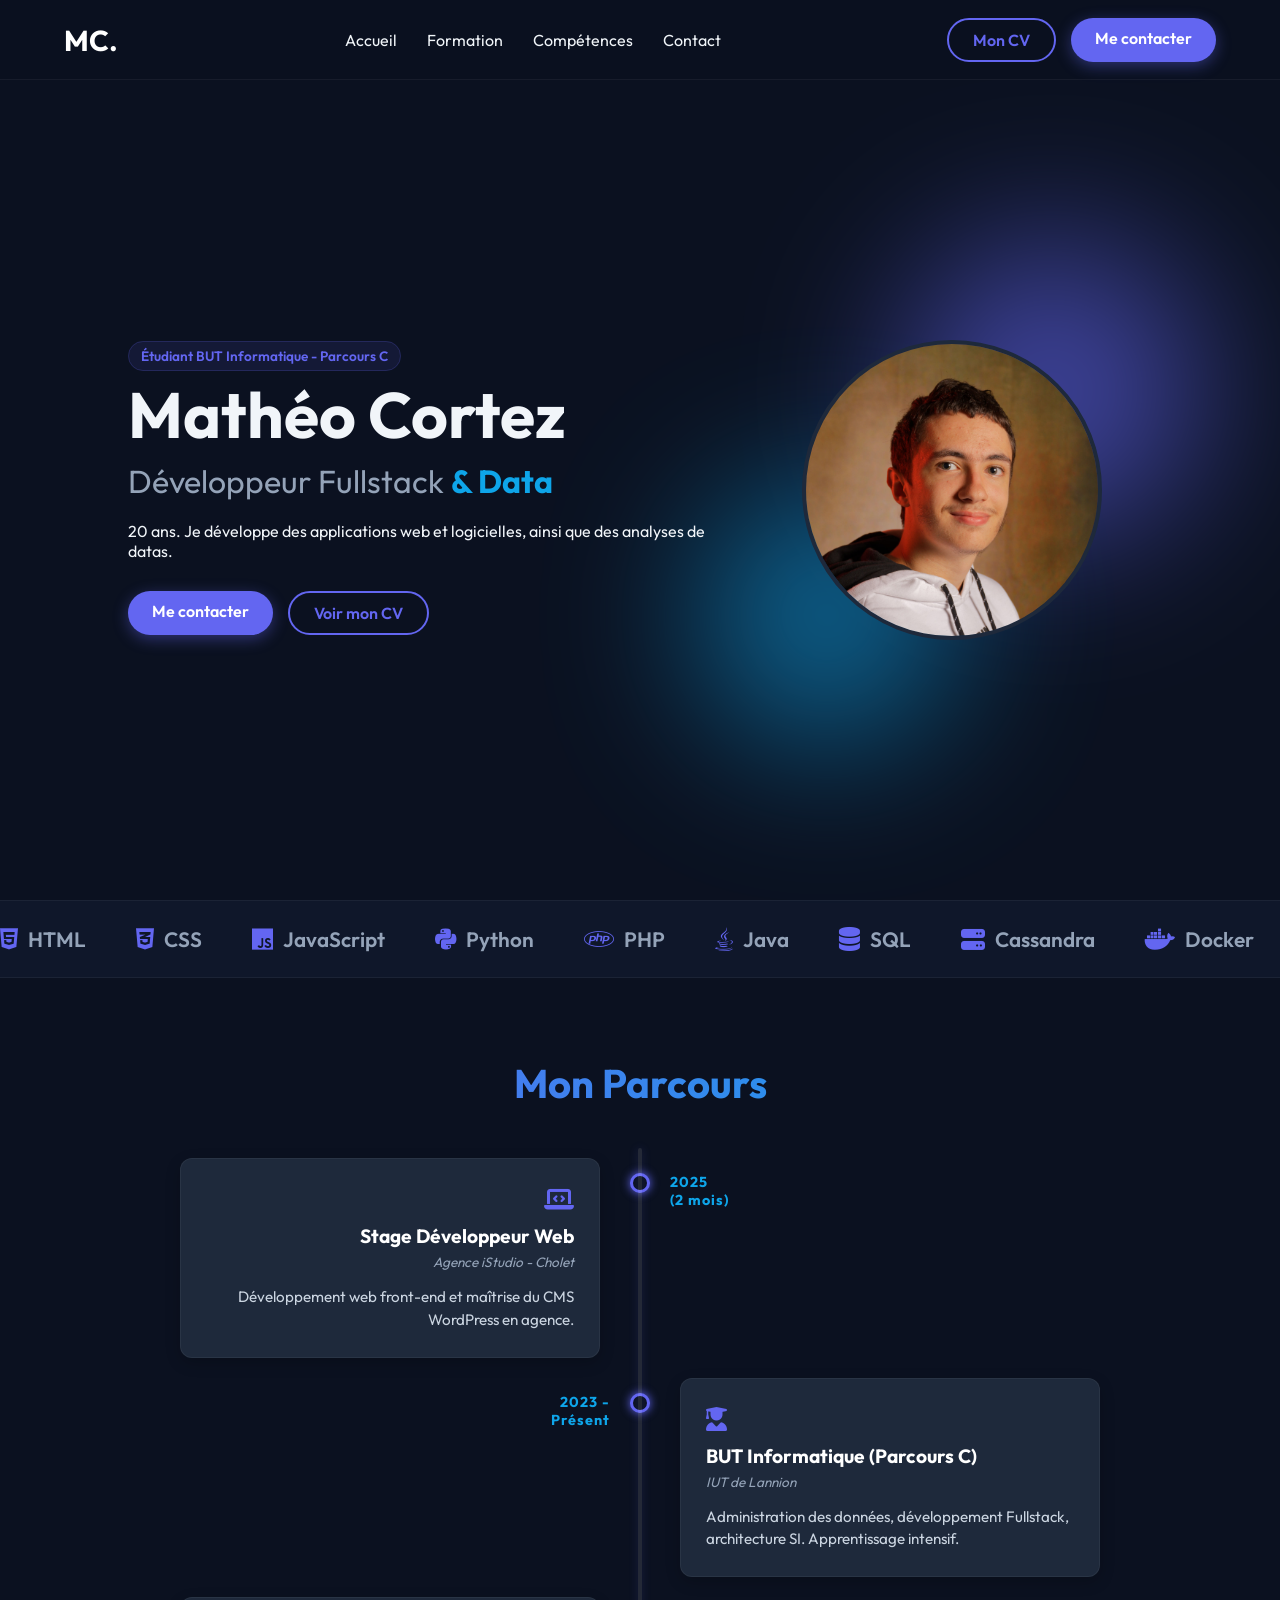
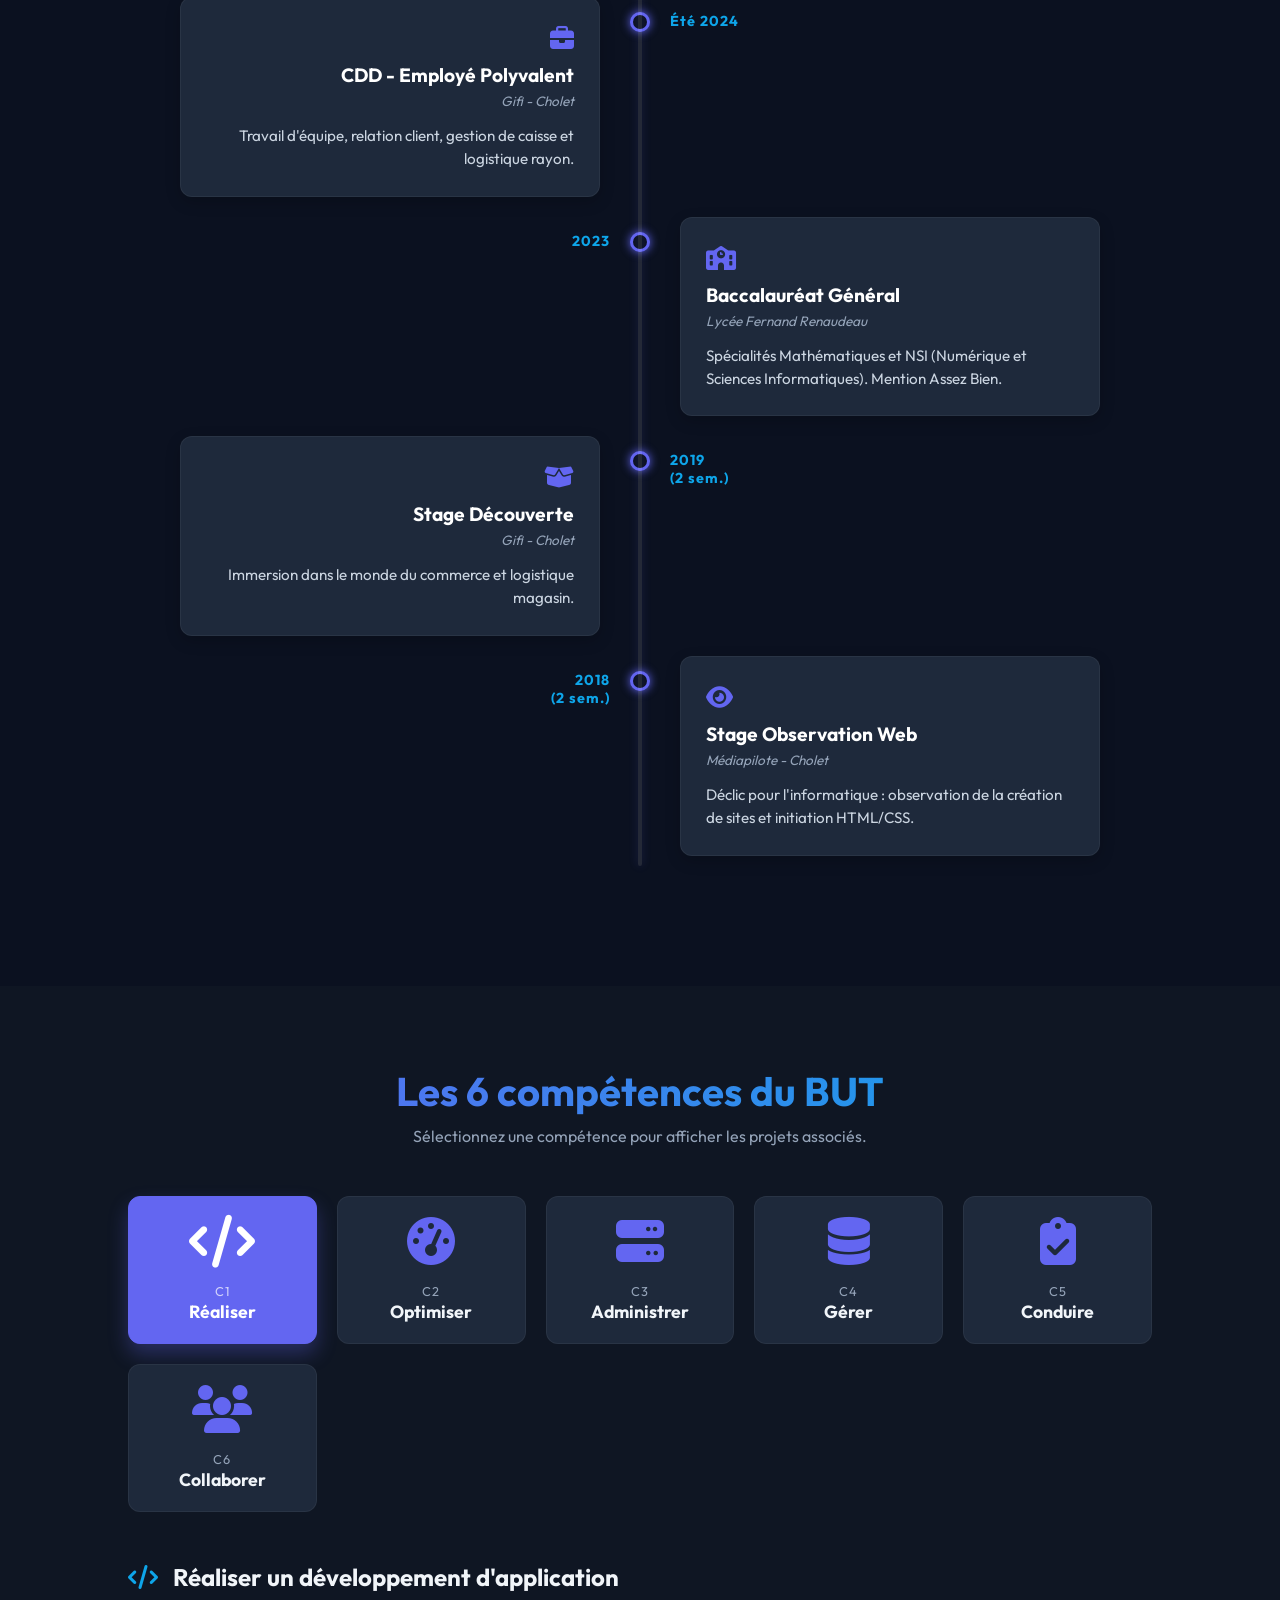
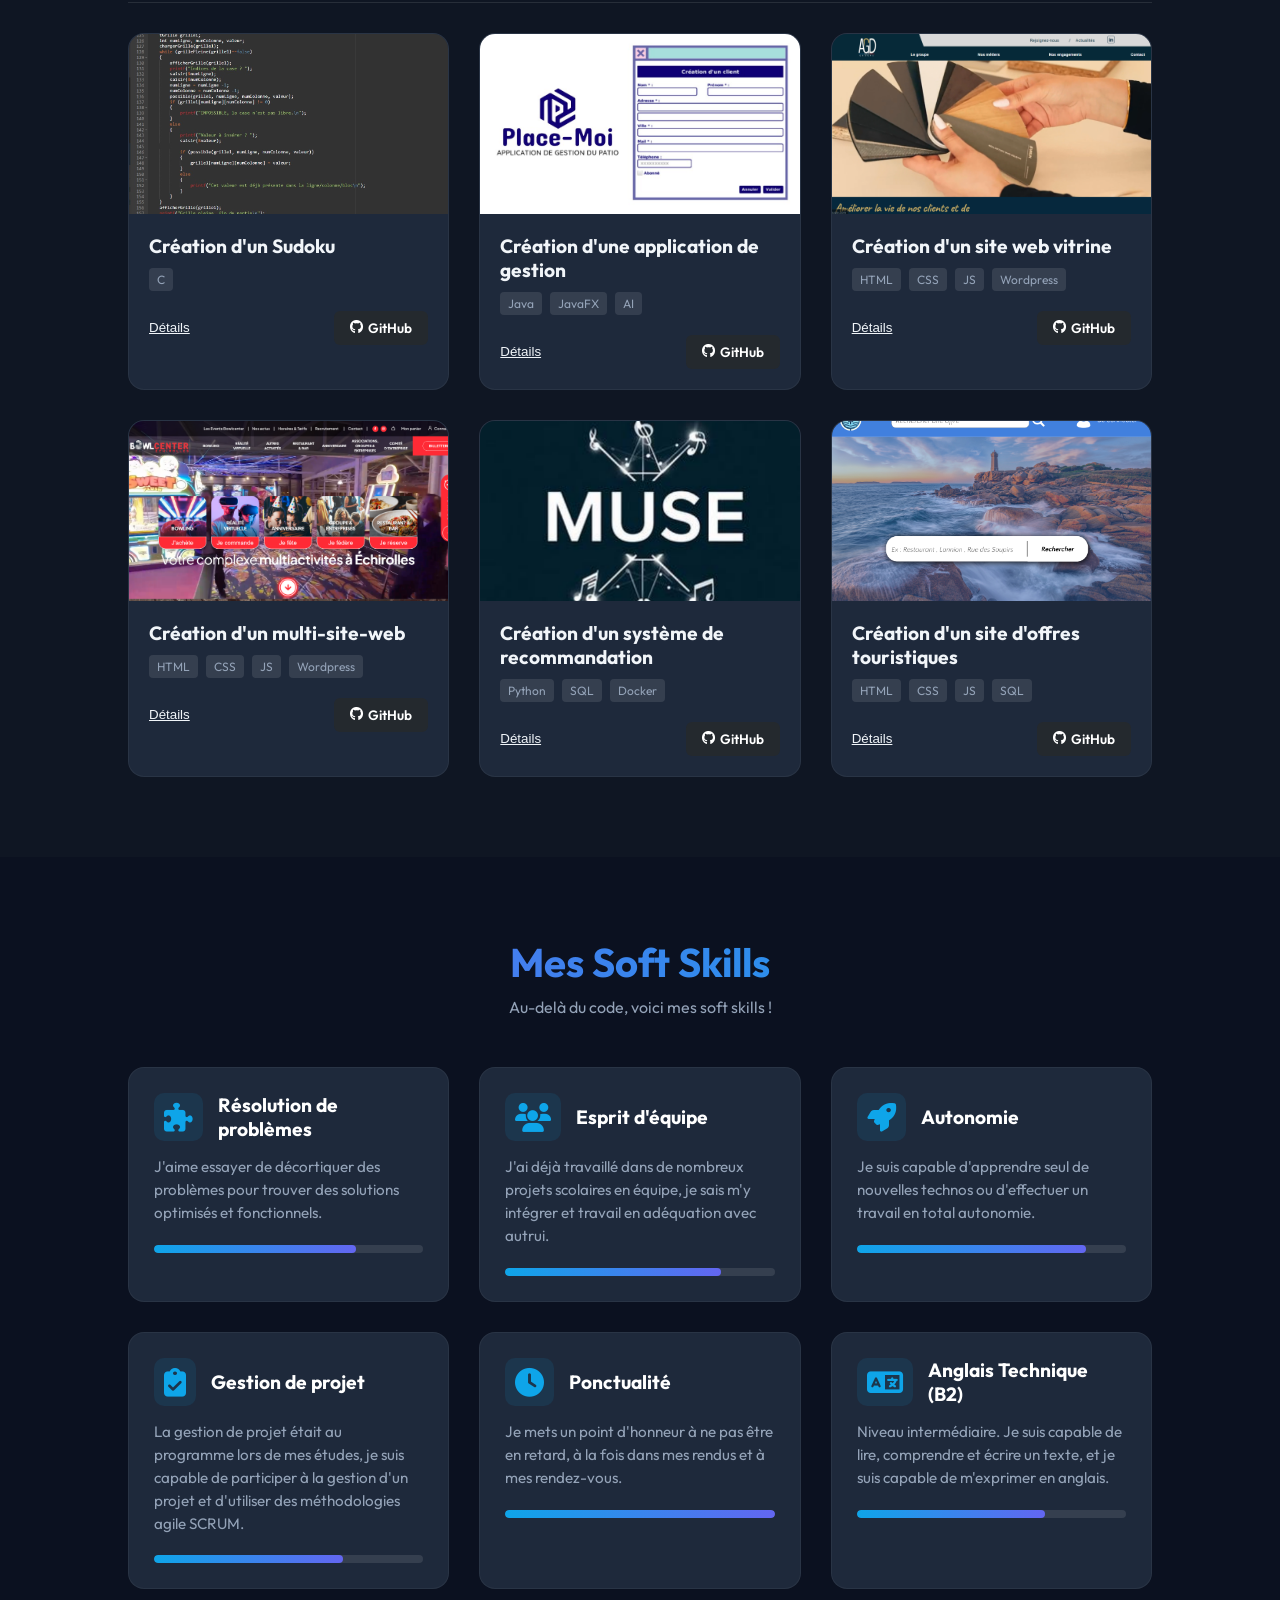
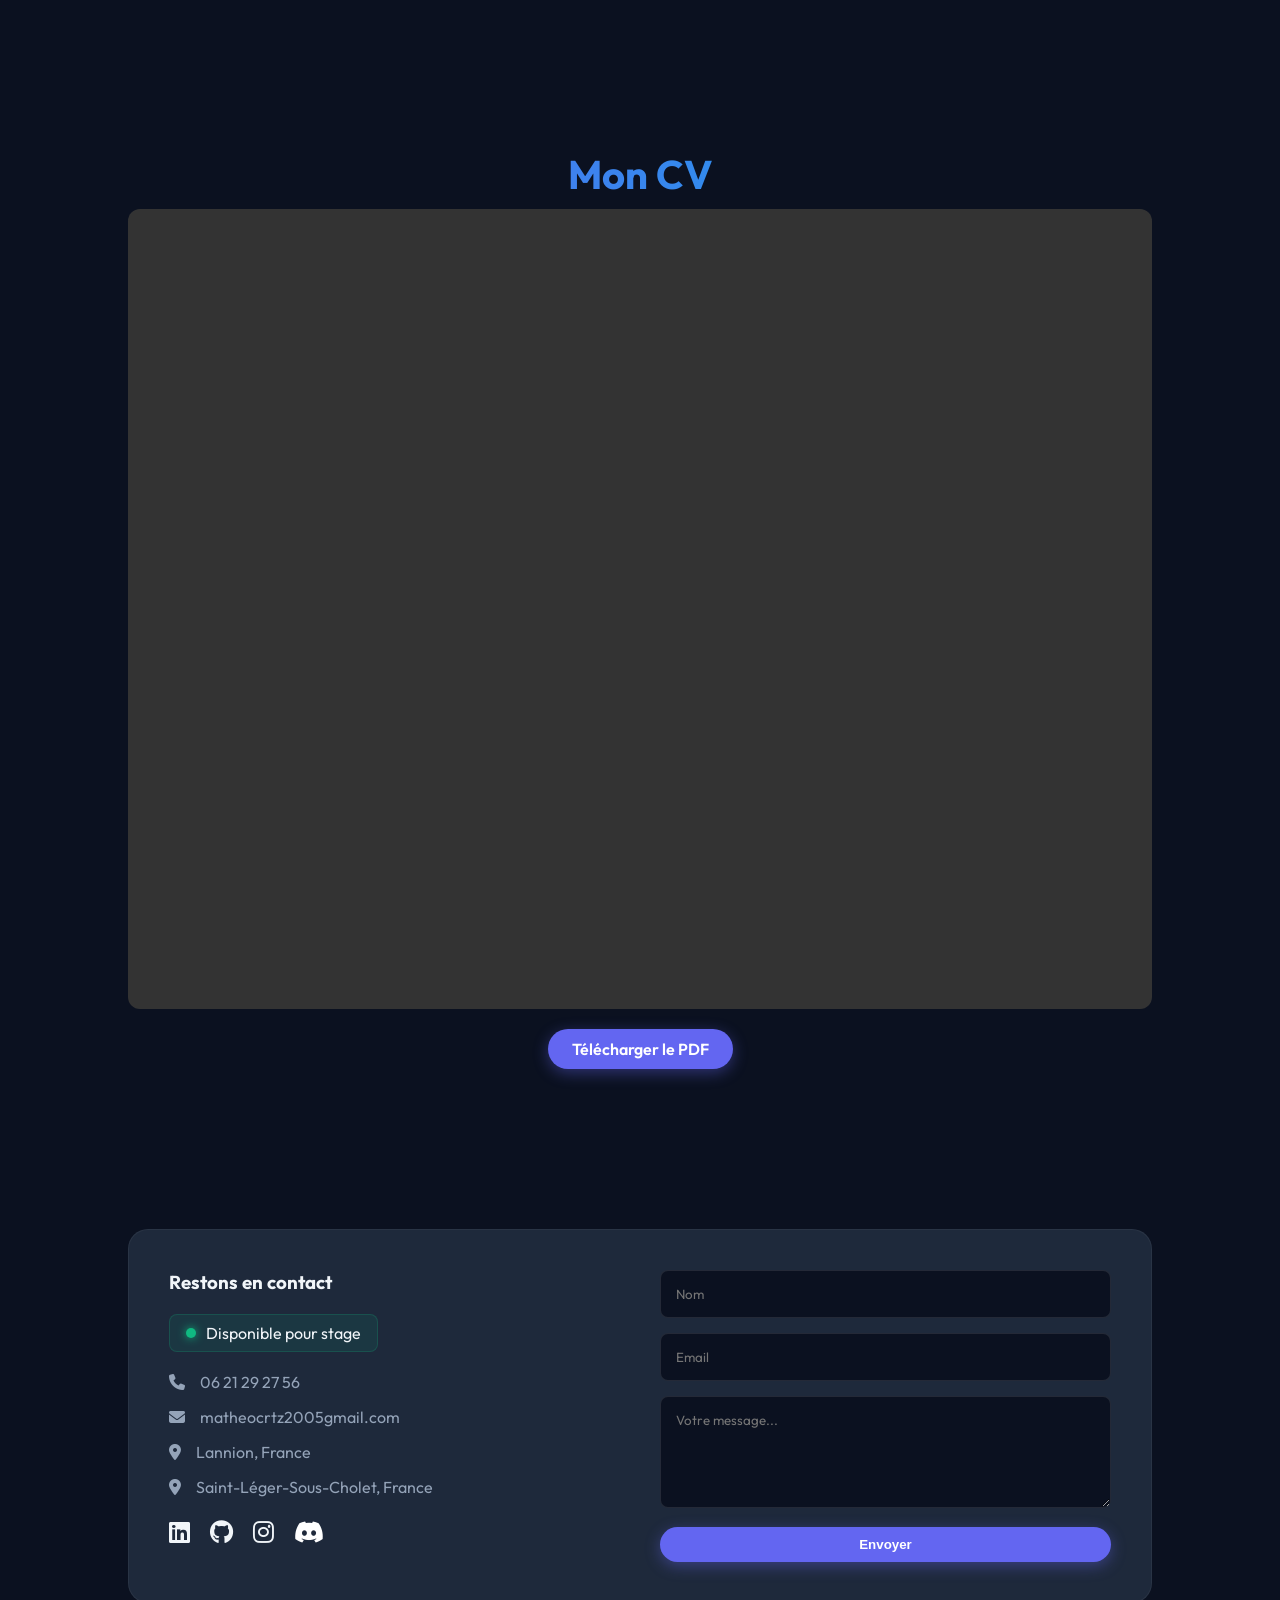
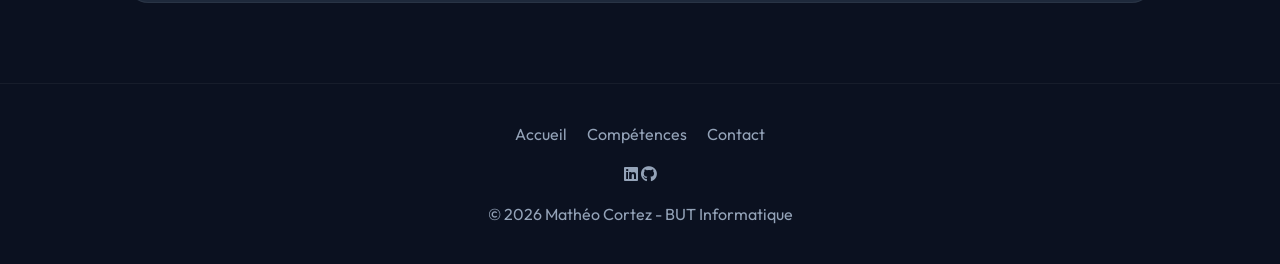
==== commit 291e5d9e: "update" ====
--- a/index.html
+++ b/index.html
@@ -633,12 +633,12 @@
 
             <div class="skill-box">
                 <div class="skill-header">
-                    <i class="fas fa-microscope"></i>
-                    <h3>Rigueur & Précision</h3>
-                </div>
-                <p>La gestion de données demande de la minutie. Je veille à la qualité du code et à la fiabilité des datas.</p>
+                    <i class="fas fa-clipboard-check"></i>
+                    <h3>Gestion de projet</h3>
+                </div>
+                <p>La gestion de projet était au programme lors de mes études, je suis capable de participer à la gestion d'un projet et d'utiliser des méthodologies agile SCRUM.</p>
                 <div class="skill-bar-container">
-                    <div class="skill-bar" style="width: 95%"></div>
+                    <div class="skill-bar" style="width: 70%"></div>
                 </div>
             </div>
 
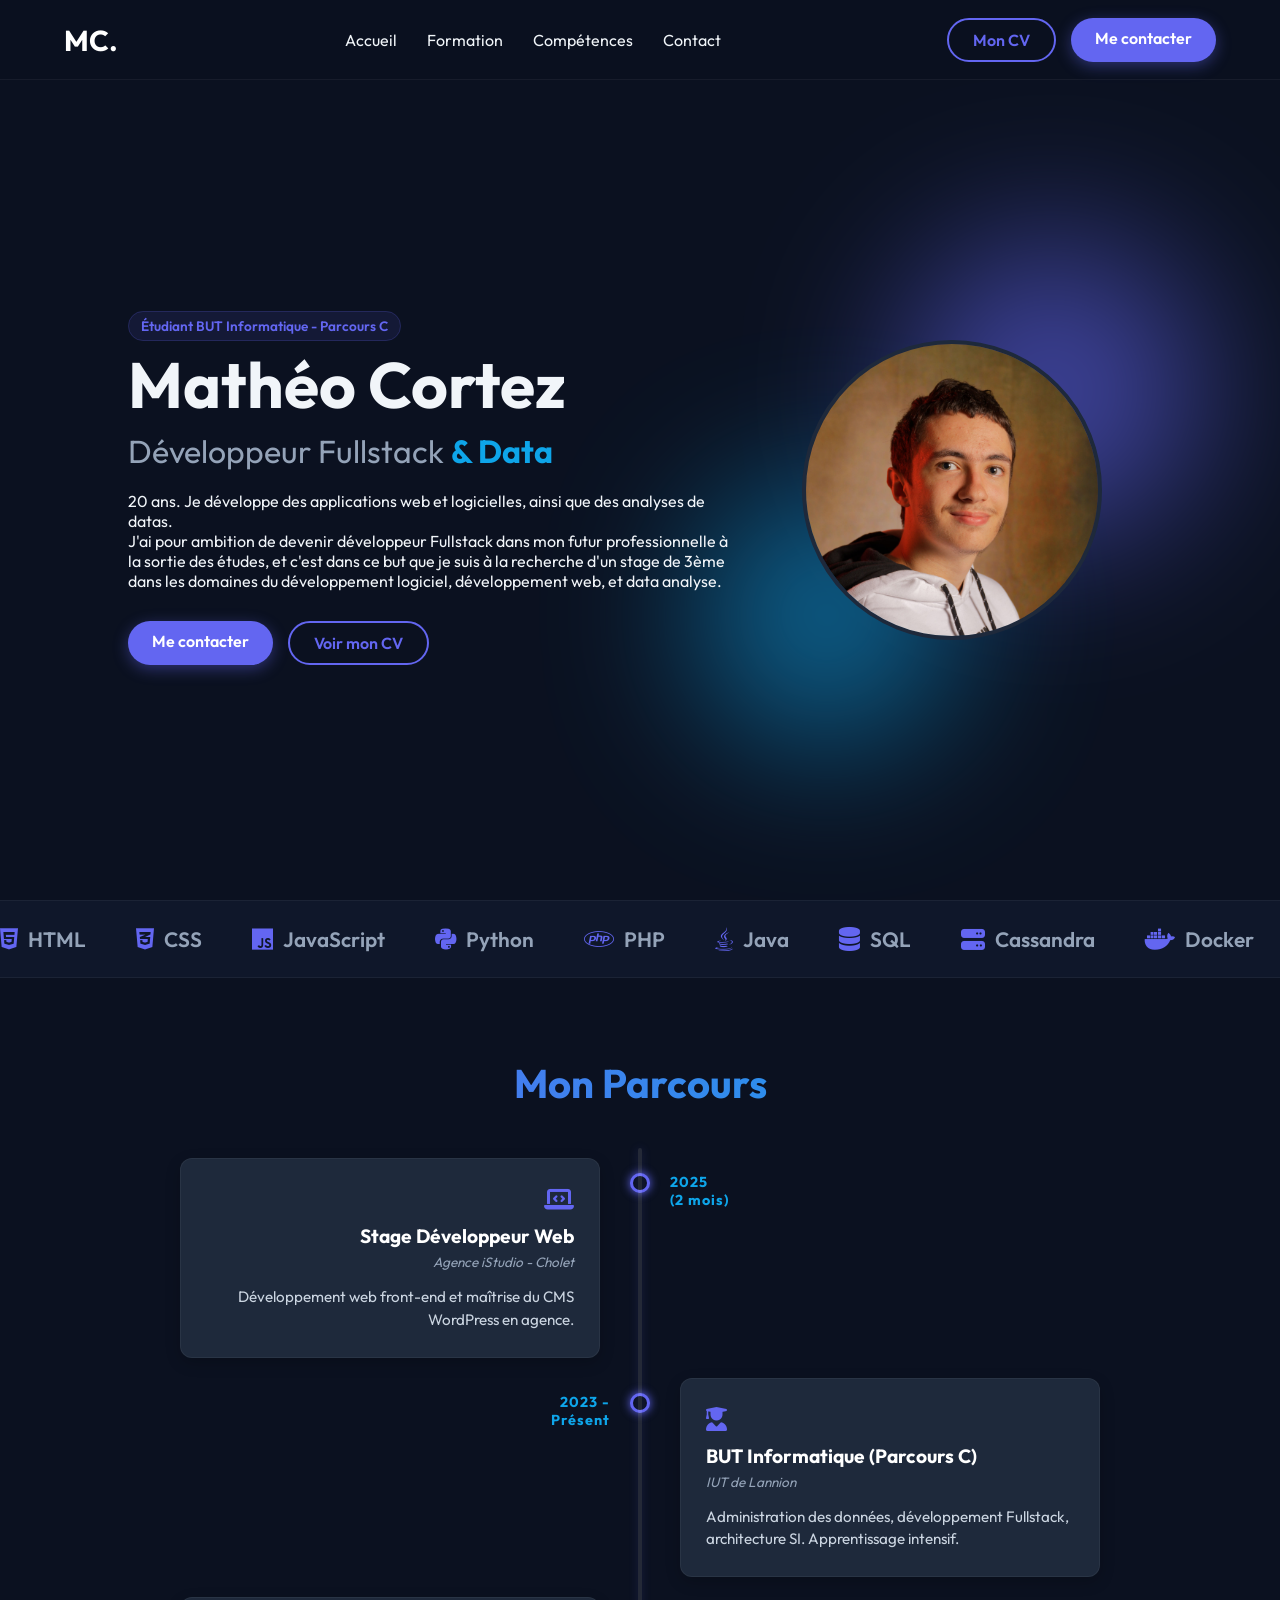
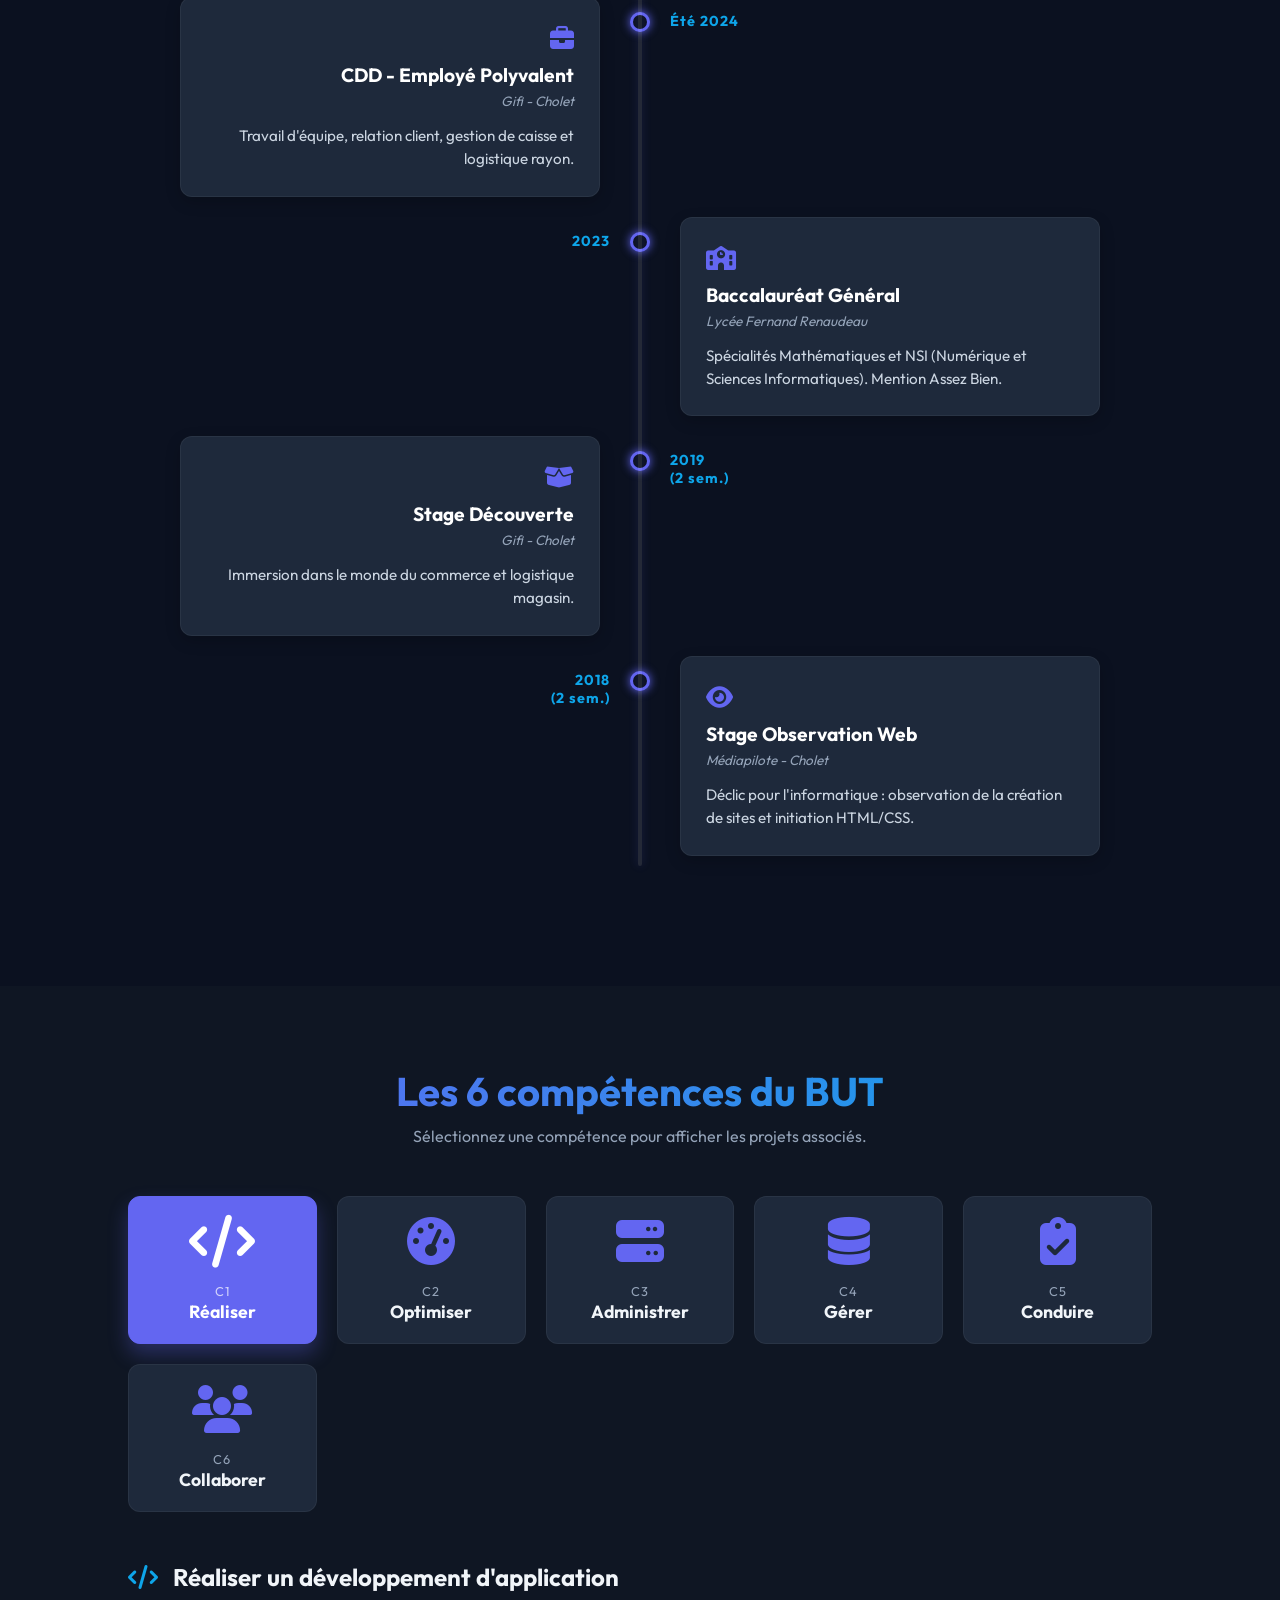
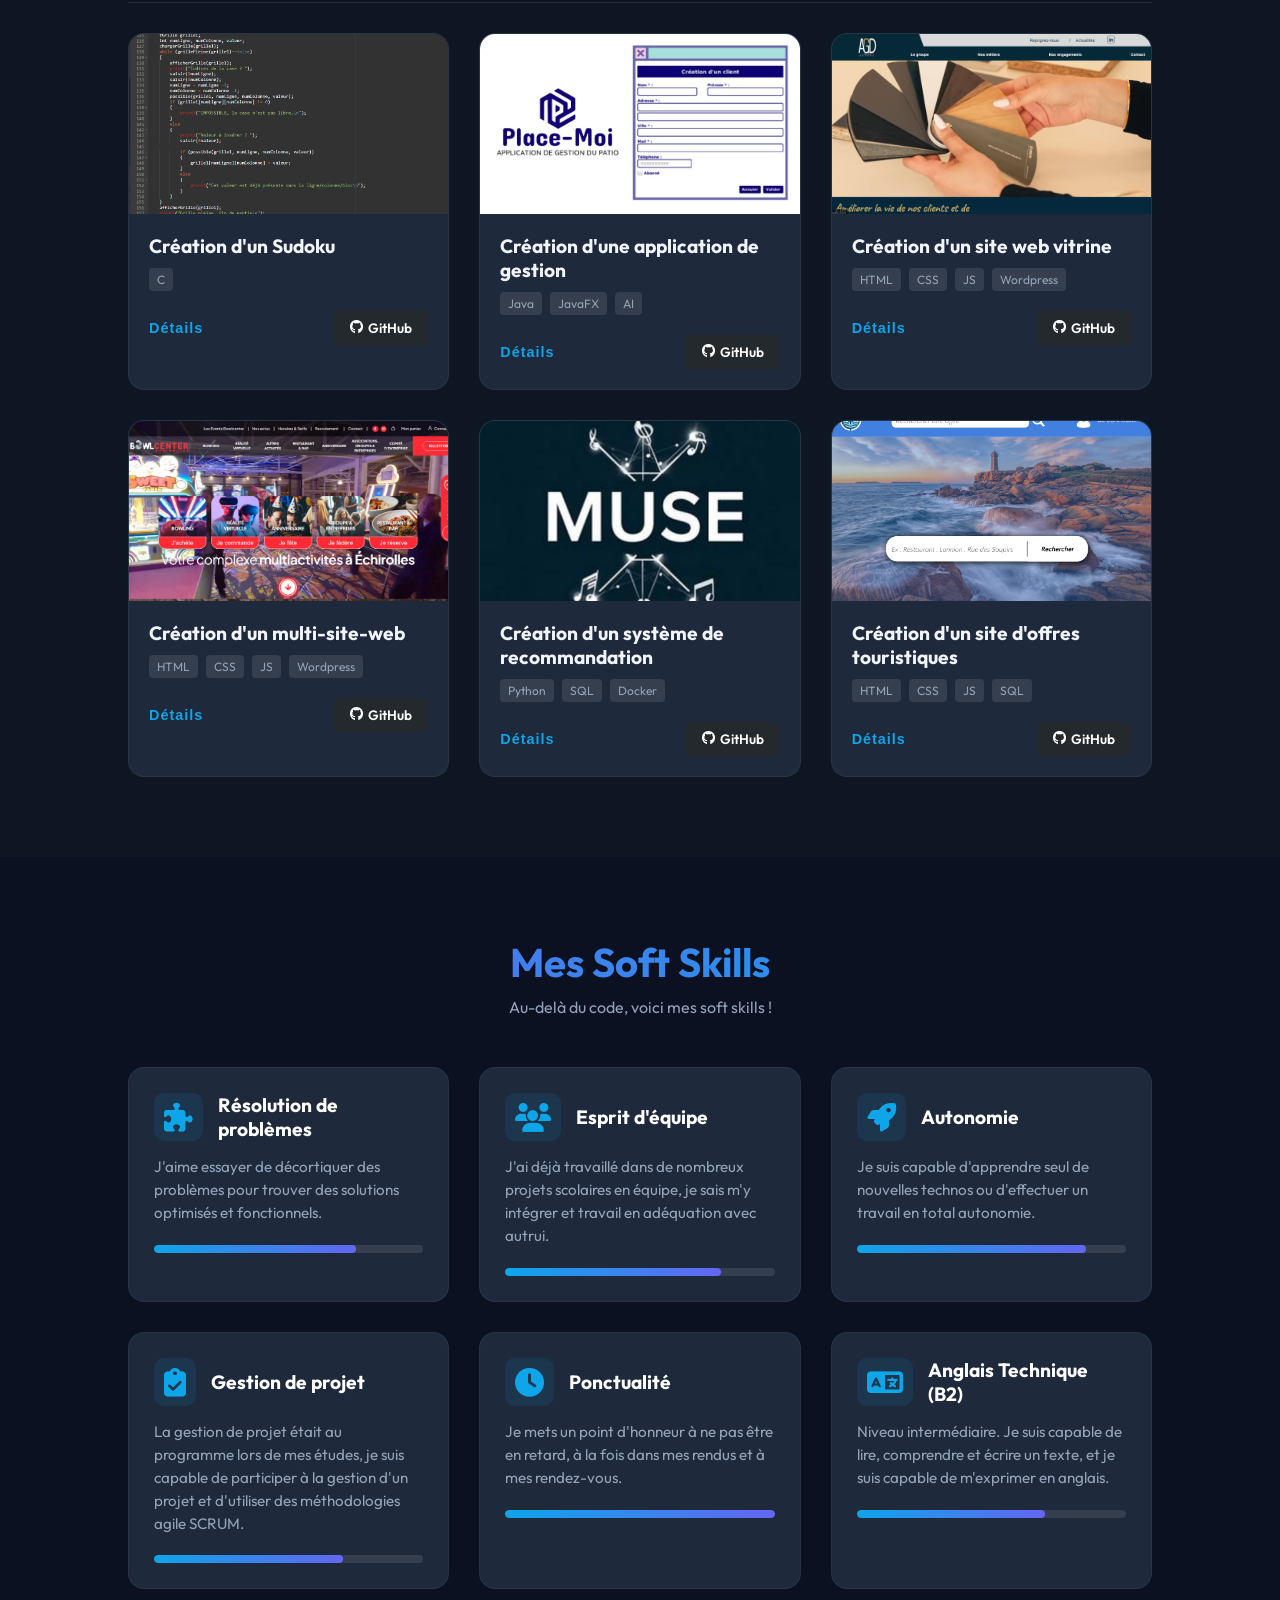
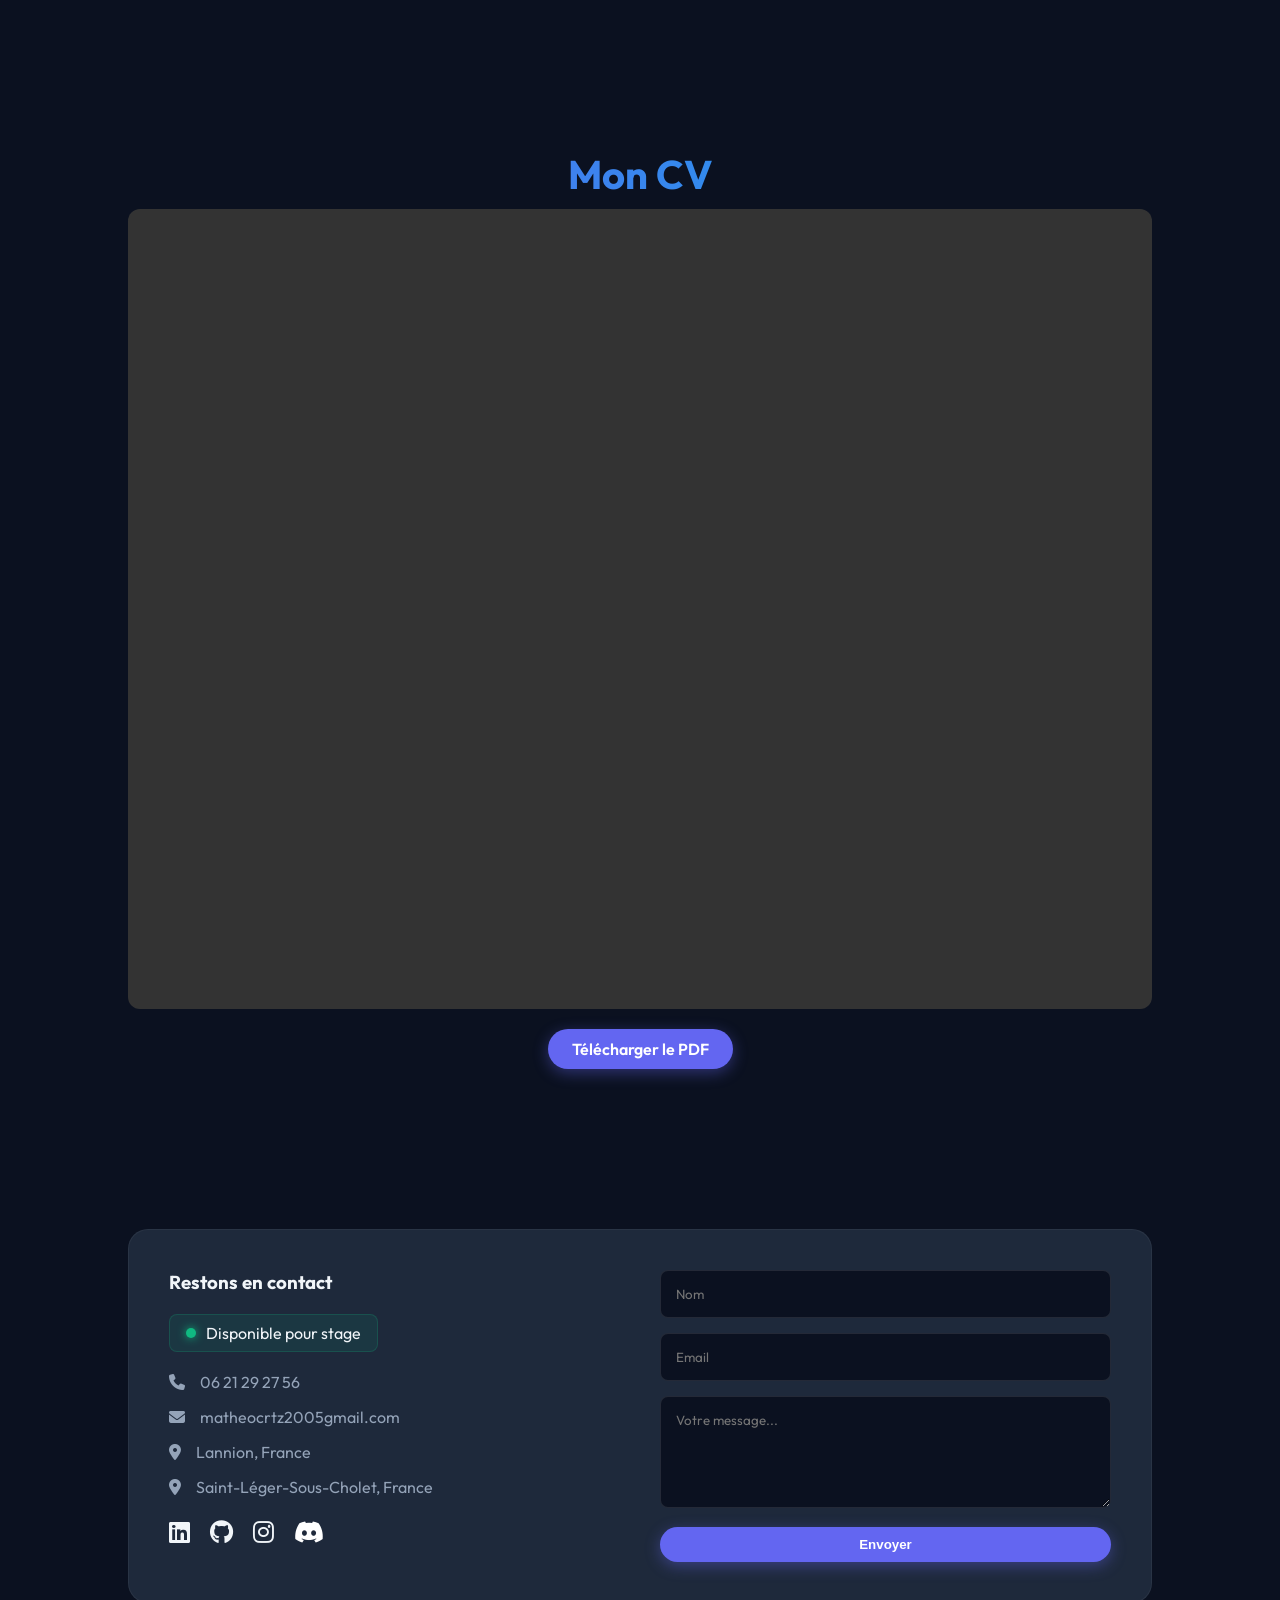
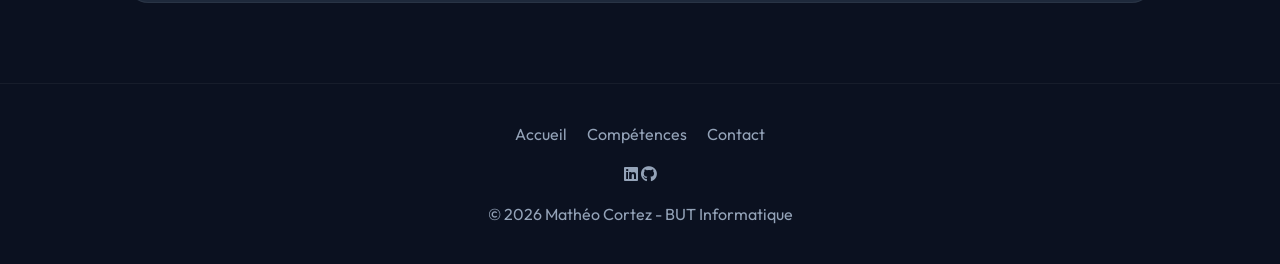
==== commit 0f68ecaf: "update" ====
--- a/index.html
+++ b/index.html
@@ -29,6 +29,8 @@
             <h1>Mathéo Cortez</h1>
             <h2>Développeur Fullstack <span class="highlight">& Data</span></h2>
             <p>20 ans. Je développe des applications web et logicielles, ainsi que des analyses de datas.</p>
+            <p>J'ai pour ambition de devenir développeur Fullstack dans mon futur professionnelle à la sortie des études, et c'est dans ce but 
+                que je suis à la recherche d'un stage de 3ème dans les domaines du développement logiciel, développement web, et data analyse.</p>
             <div class="hero-btns">
                 <a href="#contact" class="btn btn-primary">Me contacter</a>
                 <a href="assets/CV_Cortez_Matheo.pdf" target="_blank" class="btn btn-outline">Voir mon CV</a>
@@ -45,6 +47,7 @@
 
     <div class="skills-marquee">
         <div class="track">
+            
             <div class="content">
                 <span><i class="fab fa-html5"></i> HTML</span>
                 <span><i class="fab fa-css3-alt"></i> CSS</span>
@@ -58,7 +61,13 @@
                 <span><i class="fab fa-github"></i> GitHub</span>
                 <span><i class="fab fa-figma"></i> Figma</span>
                 <span><i class="fab fa-wordpress"></i> WordPress</span>
-            </div>
+                
+                <span><i class="fas fa-microchip"></i> C</span>
+                <span><i class="fas fa-desktop"></i> JavaFX</span>
+                <span><i class="fas fa-sync-alt"></i> Agile SCRUM</span>
+                <span><i class="fas fa-project-diagram"></i> UML</span>
+            </div>
+
             <div class="content">
                 <span><i class="fab fa-html5"></i> HTML</span>
                 <span><i class="fab fa-css3-alt"></i> CSS</span>
@@ -72,7 +81,13 @@
                 <span><i class="fab fa-github"></i> GitHub</span>
                 <span><i class="fab fa-figma"></i> Figma</span>
                 <span><i class="fab fa-wordpress"></i> WordPress</span>
-            </div>
+
+                <span><i class="fas fa-microchip"></i> C</span>
+                <span><i class="fas fa-desktop"></i> JavaFX</span>
+                <span><i class="fas fa-sync-alt"></i> Agile SCRUM</span>
+                <span><i class="fas fa-project-diagram"></i> UML</span>
+            </div>
+
         </div>
     </div>
 
--- a/style.css
+++ b/style.css
@@ -159,6 +159,7 @@
     font-size: 0.9rem;
     letter-spacing: 1px;
 }
+
 
 .timeline-item:nth-child(odd) .timeline-date {
     right: -130px; /* Date à droite de la ligne pour items de gauche */
@@ -403,7 +404,10 @@
 .tags span { font-size: 0.75rem; background: rgba(255,255,255,0.1); padding: 4px 8px; border-radius: 4px; color: var(--text-muted); }
 
 .card-actions { display: flex; justify-content: space-between; align-items: center; }
-.btn-detail { background: none; border: none; color: var(--text-main); text-decoration: underline; cursor: pointer; }
+.btn-detail { background: none; border: none; font-weight: 700;
+    color: var(--secondary);
+    font-size: 0.9rem;
+    letter-spacing: 1px; text-decoration: none; cursor: pointer; }
 .btn-link { padding: 8px 16px; border-radius: 6px; font-size: 0.85rem; font-weight: 600; display: inline-flex; align-items: center; gap: 5px; }
 .btn-link.github { background: #24292e; color: white; }
 .btn-link.web { background: var(--secondary); color: white; }
